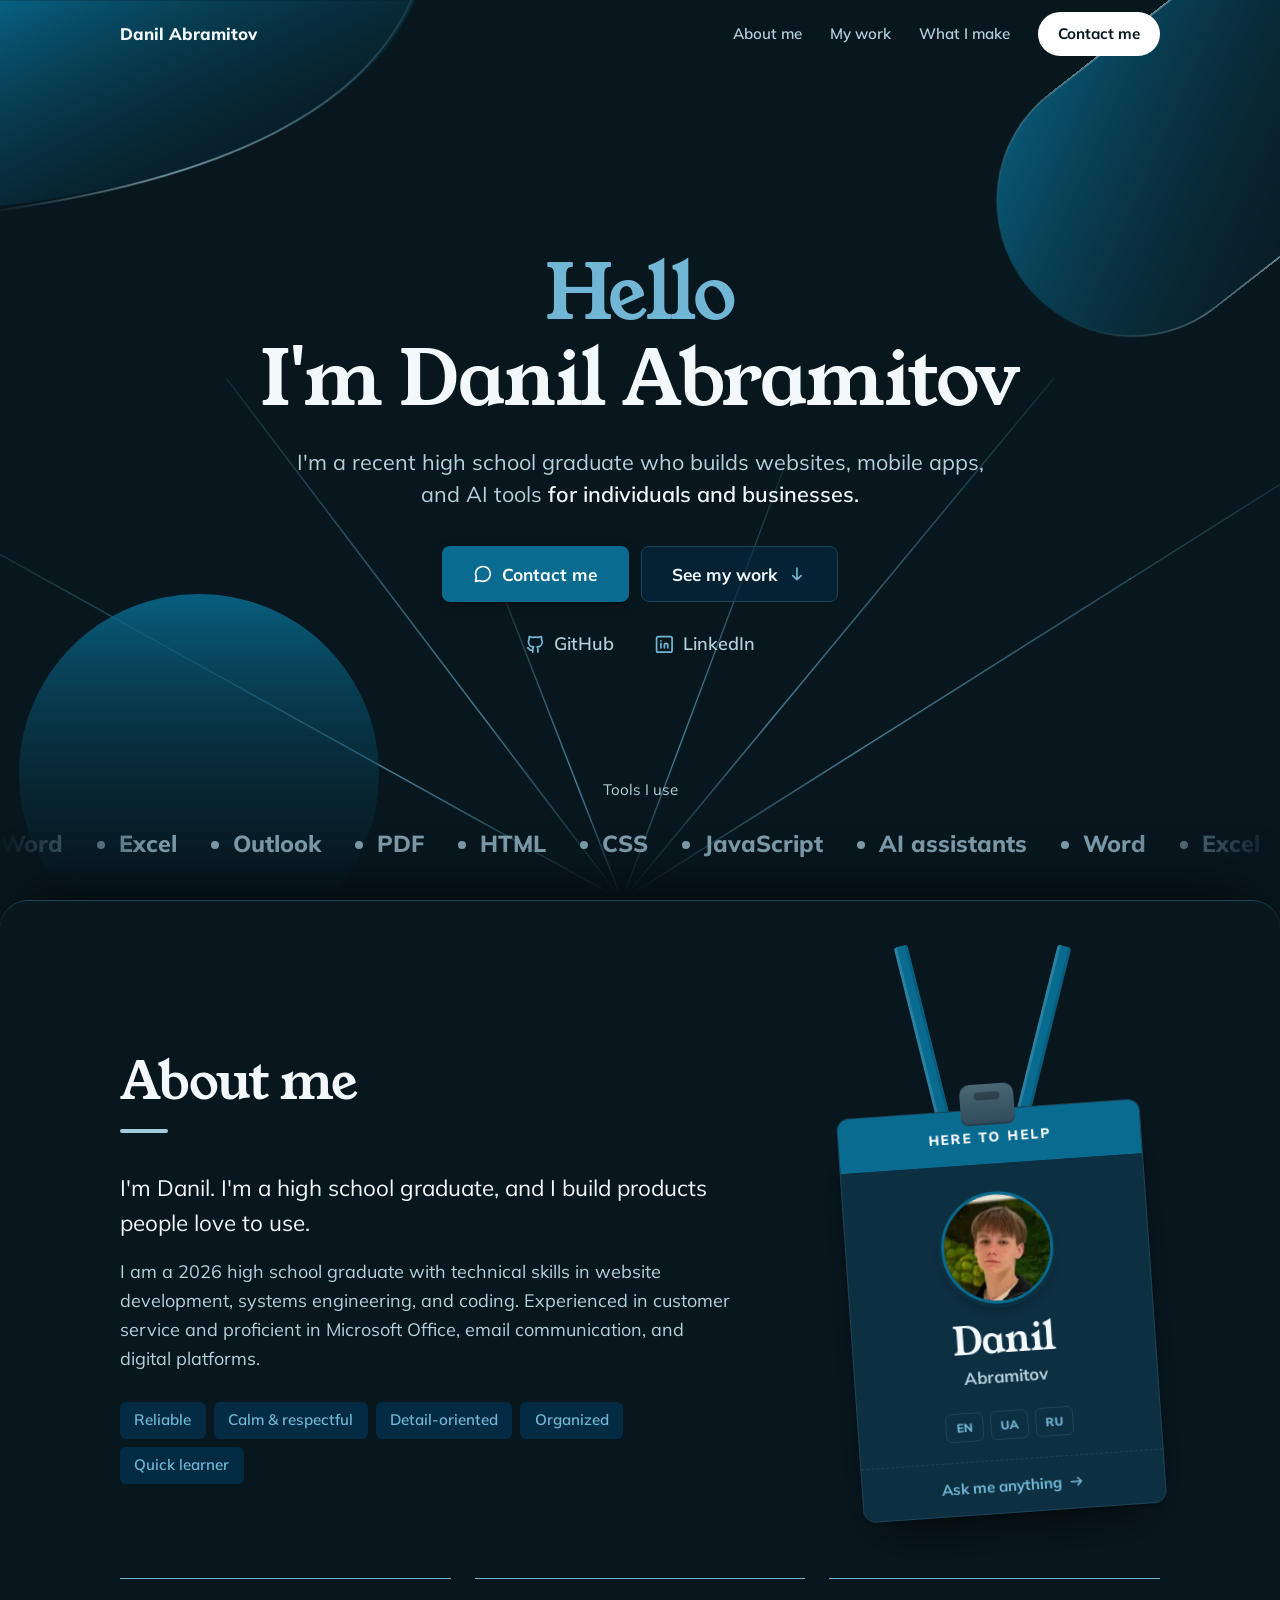
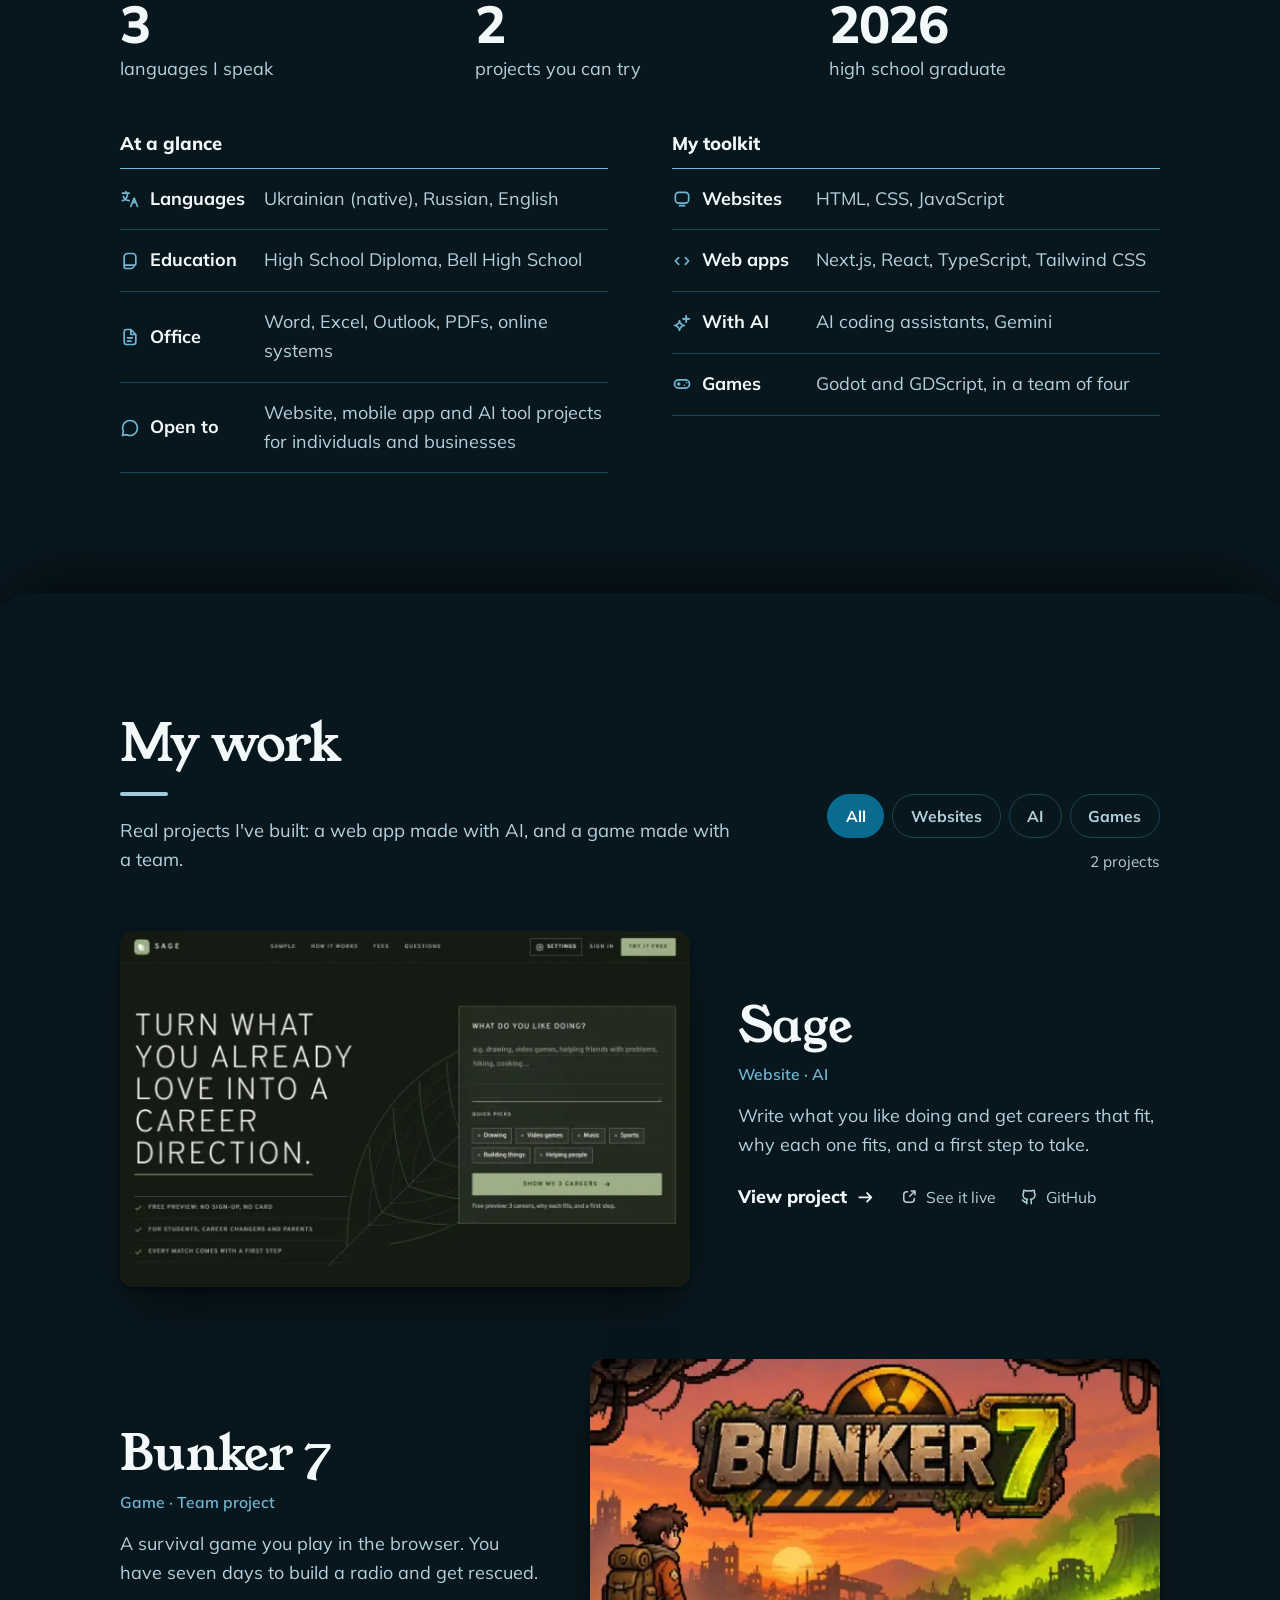
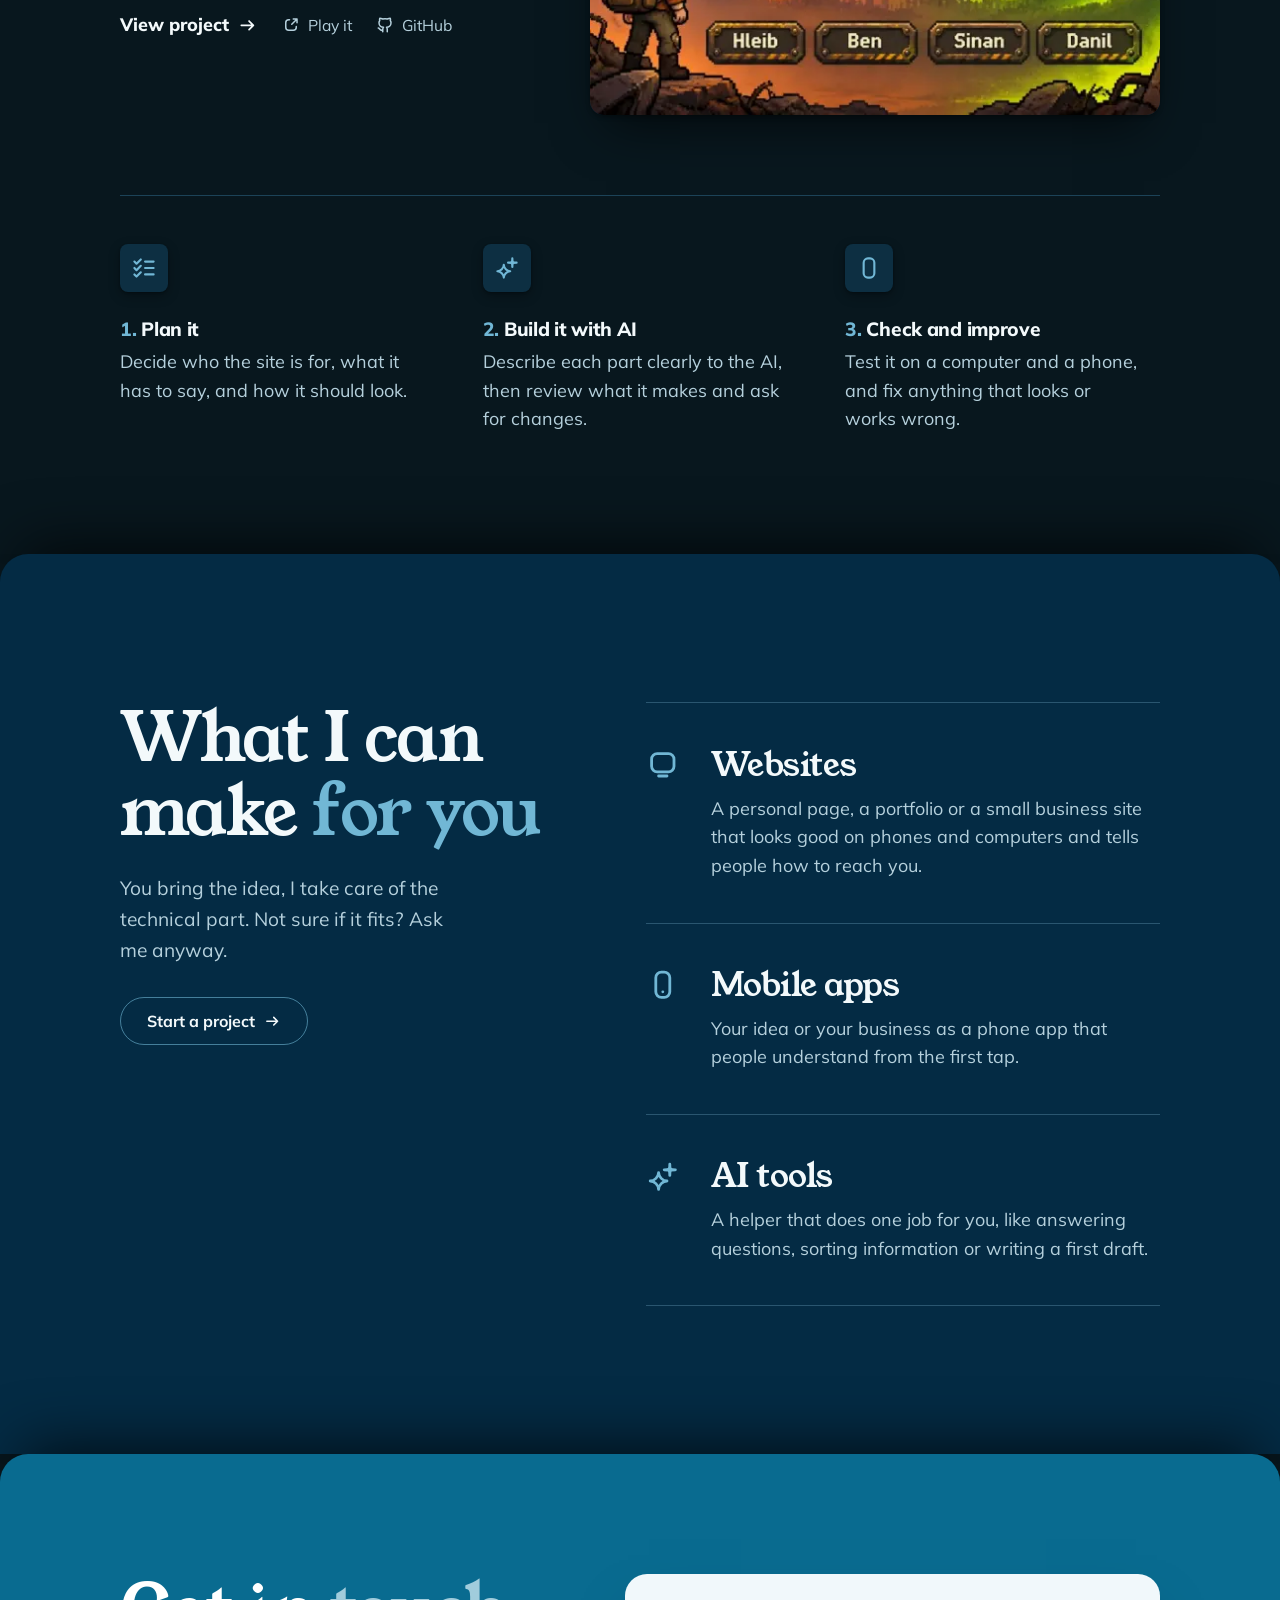
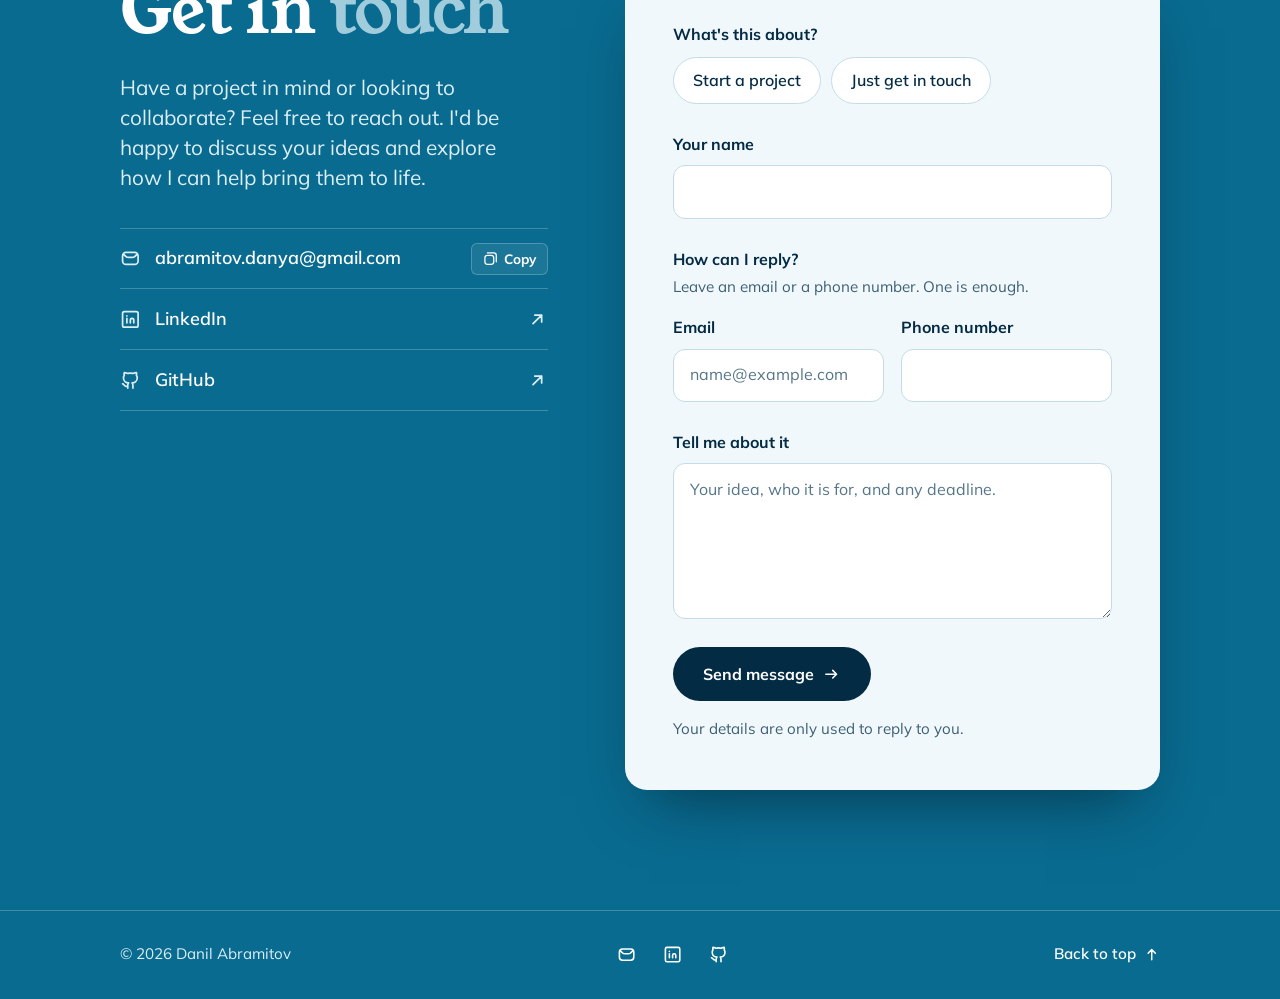
==== index.html @ c4b69dce "About me: numbers, at a glance and toolkit lists; hero text highlight Co-Authored-By: Claude Opus 5." ====
<!doctype html>
<html lang="en">
<head>
  <meta charset="utf-8">
  <meta name="viewport" content="width=device-width, initial-scale=1">
  <title>Danil Abramitov — Websites, Mobile Apps &amp; AI Tools</title>
  <meta name="description" content="Danil Abramitov builds websites, mobile apps, and AI tools for individuals and businesses.">
  <meta name="color-scheme" content="dark">
  <meta name="theme-color" content="#08171e">

  <link rel="canonical" href="https://danilabramitov.vercel.app/">

  <meta property="og:type" content="profile">
  <meta property="og:url" content="https://danilabramitov.vercel.app/">
  <meta property="og:site_name" content="Danil Abramitov">
  <meta property="og:image" content="https://danilabramitov.vercel.app/assets/share.png">
  <meta property="og:image:width" content="1200">
  <meta property="og:image:height" content="630">
  <meta property="og:image:alt" content="Danil Abramitov: websites, mobile apps and AI tools">
  <meta name="twitter:card" content="summary_large_image">
  <meta property="og:title" content="Danil Abramitov — Websites, Mobile Apps &amp; AI Tools">
  <meta property="og:description" content="Websites, mobile apps, and AI tools for individuals and businesses.">

  <script type="application/ld+json">
  {
    "@context": "https://schema.org",
    "@type": "ProfilePage",
    "url": "https://danilabramitov.vercel.app/",
    "mainEntity": {
      "@type": "Person",
      "name": "Danil Abramitov",
      "url": "https://danilabramitov.vercel.app/",
      "image": "https://danilabramitov.vercel.app/assets/danil-avatar.webp",
      "description": "Builds websites, mobile apps, and AI tools for individuals and businesses.",
      "knowsAbout": ["Websites", "Mobile apps", "AI tools"],
      "knowsLanguage": ["en", "uk", "ru"],
      "sameAs": ["https://www.linkedin.com/in/danil-abramitov-98378844a/", "https://github.com/DanilAbram"]
    }
  }
  </script>

  <link rel="icon" href="assets/favicon.svg" type="image/svg+xml">
  <!-- Fonts are self-hosted: fetched in parallel with the CSS, no third-party wait -->
  <link rel="preload" href="assets/fonts/mulish-latin.woff2" as="font" type="font/woff2" crossorigin>
  <link rel="preload" href="assets/fonts/young-serif-latin.woff2" as="font" type="font/woff2" crossorigin>
  <link rel="stylesheet" href="css/styles.css">
  <script>document.documentElement.classList.add('js');</script>
  <script src="js/main.js" defer></script>
</head>
<body>
  <a class="skip-link" href="#main">Skip to content</a>

  <!-- Icons: coolicons v5.3 (line / round) by Kryston Schwarze, MIT License - https://github.com/krystonschwarze/coolicons. Drawn once, reused with <use>. -->
  <svg width="0" height="0" style="position:absolute" aria-hidden="true" focusable="false">
    <defs>
      <symbol id="i-chat" viewBox="0 0 24 24"><path d="M4 16C2.74097 13.48194 2.74097 10.51806 4 8C4.86548 6.26904 6.26904 4.86548 8 4C10.51806 2.74097 13.48194 2.74097 16 4C17.73096 4.86548 19.13452 6.26904 20 8C21.25903 10.51806 21.25903 13.48194 20 16C19.13452 17.73096 17.73096 19.13452 16 20C13.48194 21.25903 10.51806 21.25903 8 20L3 21Z" stroke="currentColor" stroke-width="2" stroke-linecap="round" stroke-linejoin="round"/></symbol>
      <symbol id="i-check" viewBox="0 0 24 24"><path d="M4 8C4 5.79086 5.79086 4 8 4H16C18.20914 4 20 5.79086 20 8V16C20 18.20914 18.20914 20 16 20H8C5.79086 20 4 18.20914 4 16ZM9 12L11 14L15 10" stroke="currentColor" stroke-width="2" stroke-linecap="round" stroke-linejoin="round"/></symbol>
      <symbol id="i-tick" viewBox="0 0 24 24"><path d="M6 12L10 16L18 8" stroke="currentColor" stroke-width="2" stroke-linecap="round" stroke-linejoin="round"/></symbol>
      <symbol id="i-list" viewBox="0 0 24 24"><path d="M13 6H21M13 12H21M13 18H21M3 6L5 8L9 4M3 12L5 14L9 10M3 18L5 20L9 16" stroke="currentColor" stroke-width="2" stroke-linecap="round" stroke-linejoin="round"/></symbol>
      <symbol id="i-monitor" viewBox="0 0 24 24"><path d="M4 8C4 5.79086 5.79086 4 8 4H16C18.20914 4 20 5.79086 20 8V13C20 15.20914 18.20914 17 16 17H8C5.79086 17 4 15.20914 4 13ZM9 20H15" stroke="currentColor" stroke-width="2" stroke-linecap="round" stroke-linejoin="round"/></symbol>
      <symbol id="i-sparkle" viewBox="0 0 24 24"><path d="M9 9C9 12 12 15 15 15C12 15 9 18 9 21C9 18 6 15 3 15C6 15 9 12 9 9ZM17 3C17 6.75 17.25 7 21 7C17.25 7 17 7.25 17 11C17 7.25 16.75 7 13 7C16.75 7 17 6.75 17 3Z" stroke="currentColor" stroke-width="2" stroke-linecap="round" stroke-linejoin="round"/></symbol>
      <symbol id="i-phone-check" viewBox="0 0 24 24"><path d="M7 7C7 4.79086 8.79086 3 11 3H13C15.20914 3 17 4.79086 17 7V17C17 19.20914 15.20914 21 13 21H11C8.79086 21 7 19.20914 7 17Z" stroke="currentColor" stroke-width="2" stroke-linecap="round" stroke-linejoin="round"/></symbol>
      <symbol id="i-mail" viewBox="0 0 24 24"><path d="M12 19H7C4.79086 19 3 17.20914 3 15V9C3 6.79086 4.79086 5 7 5H17C19.20914 5 21 6.79086 21 9V15C21 17.20914 19.20914 19 17 19H12M4 7L7 10C7.64029 10.64029 8.71942 11 10 11H14C15.28058 11 16.35971 10.64029 17 10L20 7" stroke="currentColor" stroke-width="2" stroke-linecap="round" stroke-linejoin="round"/></symbol>
      <symbol id="i-linkedin" viewBox="0 0 24 24"><path d="M8 11V16M8 8H8.01M12 16V13C12 11.89543 12.89543 11 14 11C15.10457 11 16 11.89543 16 13V16M3 5C3 3.89543 3.89543 3 5 3H19C20.10457 3 21 3.89543 21 5V19C21 20.10457 20.10457 21 19 21H5C3.89543 21 3 20.10457 3 19Z" stroke="currentColor" stroke-width="2" stroke-linecap="round" stroke-linejoin="round"/></symbol>
      <symbol id="i-github" viewBox="0 0 24 24"><path d="M9 21V18C9 17 9 16 10 15C7 15 4 13 4 9C4 7.7 4.5 6.7 5 6C4.6 5 4.6 4 5 3C5 3 6.5 3 9 4C11 3.5 13 3.5 15 4C17.5 3 19 3 19 3C19.4 4 19.4 5 19 6C19.5 6.7 20 7.7 20 9C20 13 17 15 14 15C15 16 15 17 15 18V21M9 19C5 20 5 16 3 16" stroke="currentColor" stroke-width="2" stroke-linecap="round" stroke-linejoin="round"/></symbol>
      <symbol id="i-arrow-up" viewBox="0 0 24 24"><path d="M17 10L12 5L7 10M12 5V19" stroke="currentColor" stroke-width="2" stroke-linecap="round" stroke-linejoin="round"/></symbol>
      <symbol id="i-arrow-down" viewBox="0 0 24 24"><path d="M7 14L12 19L17 14M12 19V5" stroke="currentColor" stroke-width="2" stroke-linecap="round" stroke-linejoin="round"/></symbol>
      <symbol id="i-arrow-right" viewBox="0 0 24 24"><path d="M14 17L19 12L14 7M19 12H5" stroke="currentColor" stroke-width="2" stroke-linecap="round" stroke-linejoin="round"/></symbol>
      <symbol id="i-arrow-up-right" viewBox="0 0 24 24"><path d="M7 17L17 7M9 7H17V15" stroke="currentColor" stroke-width="2" stroke-linecap="round" stroke-linejoin="round"/></symbol>
      <symbol id="i-mobile" viewBox="0 0 24 24"><path d="M7 7C7 4.79086 8.79086 3 11 3H13C15.20914 3 17 4.79086 17 7V17C17 19.20914 15.20914 21 13 21H11C8.79086 21 7 19.20914 7 17ZM12 17H12.01" stroke="currentColor" stroke-width="2" stroke-linecap="round" stroke-linejoin="round"/></symbol>
      <symbol id="i-menu" viewBox="0 0 24 24"><path d="M5 7H19M5 12H19M5 17H19" stroke="currentColor" stroke-width="2" stroke-linecap="round" stroke-linejoin="round"/></symbol>
      <symbol id="i-close" viewBox="0 0 24 24"><path d="M6 6L18 18M18 6L6 18" stroke="currentColor" stroke-width="2" stroke-linecap="round" stroke-linejoin="round"/></symbol>
      <symbol id="i-copy" viewBox="0 0 24 24"><path d="M3 11C3 8.79086 4.79086 7 7 7H13C15.20914 7 17 8.79086 17 11V17C17 19.20914 15.20914 21 13 21H7C4.79086 21 3 19.20914 3 17ZM7 3H17C19.20914 3 21 4.79086 21 7V17" stroke="currentColor" stroke-width="2" stroke-linecap="round" stroke-linejoin="round"/></symbol>
      <symbol id="i-translate" viewBox="0 0 24 24"><path d="M7 3V5M3 5H11M9 5C9 10 7 13 3 14M4 9C5 12 7.5 13.5 11 14M13 21L17 11L21 21M15 16H19" stroke="currentColor" stroke-width="2" stroke-linecap="round" stroke-linejoin="round"/></symbol>
      <symbol id="i-book" viewBox="0 0 24 24"><path d="M7 17H17C18.10457 17 19 16.10457 19 15V7C19 4.79086 17.20914 3 15 3H9C6.79086 3 5 4.79086 5 7V19M7 17C5.89543 17 5 17.89543 5 19C5 20.10457 5.89543 21 7 21M7 21H13C15.20914 21 17 19.20914 17 17" stroke="currentColor" stroke-width="2" stroke-linecap="round" stroke-linejoin="round"/></symbol>
      <symbol id="i-code" viewBox="0 0 24 24"><path d="M8 8L4 12L8 16M16 8L20 12L16 16" stroke="currentColor" stroke-width="2" stroke-linecap="round" stroke-linejoin="round"/></symbol>
      <symbol id="i-file" viewBox="0 0 24 24"><path d="M5 6C5 4.34315 6.34315 3 8 3H13L19 9V18C19 19.65685 17.65685 21 16 21H8C6.34315 21 5 19.65685 5 18ZM13 3V9H19M9 13H15M9 17H13" stroke="currentColor" stroke-width="2" stroke-linecap="round" stroke-linejoin="round"/></symbol>
      <symbol id="i-game" viewBox="0 0 24 24"><path d="M8 7H16C18.76142 7 21 9.23858 21 12C21 14.76142 18.76142 17 16 17H8C5.23858 17 3 14.76142 3 12C3 9.23858 5.23858 7 8 7ZM8 10.5V13.5M6.5 12H9.5M15 13.5H15.01M17.5 10.5H17.51" stroke="currentColor" stroke-width="2" stroke-linecap="round" stroke-linejoin="round"/></symbol>
      <symbol id="i-external" viewBox="0 0 24 24"><path d="M10 5H9C6.79086 5 5 6.79086 5 9V15C5 17.20914 6.79086 19 9 19H15C17.20914 19 19 17.20914 19 15V14M15 4H20V9M20 4L13 11" stroke="currentColor" stroke-width="2" stroke-linecap="round" stroke-linejoin="round"/></symbol>
    </defs>
  </svg>

  <!-- Bends what is behind the header, like the edge of a thick piece of glass.
       JS sets the size; only used where the browser can draw it. -->
  <svg width="0" height="0" style="position:absolute" aria-hidden="true" focusable="false">
    <filter id="liquid" x="0" y="0" width="100%" height="100%" color-interpolation-filters="sRGB">
      <feImage id="liquid-map" x="0" y="0" width="100" height="60" preserveAspectRatio="none" result="map"/>
      <feDisplacementMap in="SourceGraphic" in2="map" scale="-40" xChannelSelector="R" yChannelSelector="G"/>
    </filter>
  </svg>

  <div class="scroll-progress" aria-hidden="true"></div>

  <header class="site-header">
    <div class="container header-inner">
      <a class="brand" href="#top" aria-label="Danil Abramitov, back to top">
        Danil<span class="brand-last">&nbsp;Abramitov</span>
      </a>

      <nav id="site-nav" class="site-nav" aria-label="Main">
        <ul>
          <li><a href="#about">About me</a></li>
          <li><a href="#work">My work</a></li>
          <li><a href="#services">What I make</a></li>
          <li class="nav-contact"><a href="#contact">Contact</a></li>
        </ul>
      </nav>

      <div class="header-tools">
        <a class="header-cta" href="#contact">Contact me</a>
        <button class="nav-toggle" aria-controls="site-nav" aria-expanded="false" aria-label="Open menu">
          <svg class="icon icon-menu" aria-hidden="true"><use href="#i-menu"/></svg>
          <svg class="icon icon-close" aria-hidden="true"><use href="#i-close"/></svg>
        </button>
      </div>
    </div>
  </header>

  <main id="main">
    <!-- 1. HOME -->
    <section class="screen hero" id="top" aria-labelledby="hero-title">
      <!-- Background graphics: lake-blue shapes, ice outlines, radiating lines -->
      <svg class="hero-art" viewBox="0 0 1440 1000" preserveAspectRatio="xMidYMid slice" aria-hidden="true" focusable="false">
        <defs>
          <linearGradient id="g-fill-a" x1="0" y1="0" x2="1" y2="1">
            <stop offset="0" stop-color="#096b90" stop-opacity="0.9"/>
            <stop offset="1" stop-color="#08171e" stop-opacity="0"/>
          </linearGradient>
          <linearGradient id="g-fill-b" x1="0" y1="0" x2="0" y2="1">
            <stop offset="0" stop-color="#096b90" stop-opacity="0.85"/>
            <stop offset="1" stop-color="#08171e" stop-opacity="0"/>
          </linearGradient>
          <linearGradient id="g-edge" x1="0" y1="0" x2="1" y2="0">
            <stop offset="0" stop-color="#a1ccdc" stop-opacity="0"/>
            <stop offset="0.45" stop-color="#a1ccdc" stop-opacity="0.95"/>
            <stop offset="1" stop-color="#a1ccdc" stop-opacity="0.15"/>
          </linearGradient>
          <linearGradient id="g-line" x1="0" y1="1" x2="0" y2="0">
            <stop offset="0" stop-color="#71b7d5" stop-opacity="0"/>
            <stop offset="0.35" stop-color="#71b7d5" stop-opacity="0.75"/>
            <stop offset="1" stop-color="#71b7d5" stop-opacity="0.15"/>
          </linearGradient>
        </defs>
        <g class="art-lines" stroke="url(#g-line)" stroke-width="1.4" fill="none">
          <path pathLength="1" d="M700 1000 L-20 600"/>
          <path pathLength="1" d="M700 1000 L260 420"/>
          <path pathLength="1" d="M700 1000 L560 640"/>
          <path pathLength="1" d="M700 1000 L880 520"/>
          <path pathLength="1" d="M700 1000 L1180 420"/>
          <path pathLength="1" d="M700 1000 L1460 520"/>
        </g>
        <path class="art-shape art-a" d="M0 0 H470 C420 120 260 200 0 230 Z" fill="url(#g-fill-a)"/>
        <path class="art-stroke" pathLength="1" d="M470 -10 C420 120 260 200 -10 236" stroke="url(#g-edge)" stroke-width="1.6" fill="none"/>
        <g transform="translate(1250 300) rotate(-38)">
          <rect class="art-shape art-b" x="-90" y="-200" width="560" height="300" rx="150" fill="url(#g-fill-a)"/>
          <rect class="art-stroke" pathLength="1" x="-90" y="-200" width="560" height="300" rx="150" stroke="url(#g-edge)" stroke-width="1.6" fill="none"/>
        </g>
        <circle class="art-shape art-c" cx="230" cy="860" r="200" fill="url(#g-fill-b)"/>
      </svg>

      <div class="container hero-copy">
        <h1 id="hero-title" class="hero-title">
          <span class="greeting" aria-hidden="true"><span class="greeting-word" lang="en">Hello</span></span>
          <span class="visually-hidden">Hello, </span>
          I'm Danil&nbsp;Abramitov
        </h1>
        <p class="hero-role">I'm a recent high school graduate who builds websites, mobile apps, and AI tools <strong>for individuals and businesses.</strong></p>
        <div class="hero-actions">
          <a class="btn btn-primary btn-big" href="#contact">
            <svg class="icon" aria-hidden="true"><use href="#i-chat"/></svg>
            Contact me
          </a>
          <a class="btn btn-ghost btn-big" href="#work">
            See my work
            <svg class="icon" aria-hidden="true"><use href="#i-arrow-down"/></svg>
          </a>
        </div>
        <ul class="hero-socials">
          <li><a href="https://github.com/DanilAbram" target="_blank" rel="noopener"><svg class="icon" aria-hidden="true"><use href="#i-github"/></svg>GitHub<span class="visually-hidden"> (opens in a new tab)</span></a></li>
          <li><a href="https://www.linkedin.com/in/danil-abramitov-98378844a/" target="_blank" rel="noopener"><svg class="icon" aria-hidden="true"><use href="#i-linkedin"/></svg>LinkedIn<span class="visually-hidden"> (opens in a new tab)</span></a></li>
        </ul>
      </div>

      <!-- Tools strip -->
      <div class="tools">
        <p class="tools-title">Tools I use</p>
        <p class="visually-hidden">Microsoft Word, Excel, Outlook, PDF, HTML, CSS, JavaScript, AI assistants</p>
        <div class="tools-track" aria-hidden="true">
          <ul class="tools-row">
            <li>Word</li><li>Excel</li><li>Outlook</li><li>PDF</li><li>HTML</li><li>CSS</li><li>JavaScript</li><li>AI assistants</li><li>Word</li><li>Excel</li><li>Outlook</li><li>PDF</li><li>HTML</li><li>CSS</li><li>JavaScript</li><li>AI assistants</li>
          </ul>
          <ul class="tools-row">
            <li>Word</li><li>Excel</li><li>Outlook</li><li>PDF</li><li>HTML</li><li>CSS</li><li>JavaScript</li><li>AI assistants</li><li>Word</li><li>Excel</li><li>Outlook</li><li>PDF</li><li>HTML</li><li>CSS</li><li>JavaScript</li><li>AI assistants</li>
          </ul>
        </div>
      </div>
    </section>

    <!-- 2. ABOUT ME -->
    <section class="screen about" id="about" aria-labelledby="about-title">
      <div class="container about-grid">
        <div class="about-main">
          <h2 id="about-title" class="section-title reveal">About me</h2>
          <div class="about-text reveal" data-delay="80">
            <p class="lead">I'm Danil. I'm a high school graduate, and I build products people love to use.</p>
            <p>I am a 2026 high school graduate with technical skills in website development, systems engineering, and coding. Experienced in customer service and proficient in Microsoft Office, email communication, and digital platforms.</p>
            <ul class="tags" role="list" aria-label="Personal strengths">
              <li>Reliable</li>
              <li>Calm &amp; respectful</li>
              <li>Detail-oriented</li>
              <li>Organized</li>
              <li>Quick learner</li>
            </ul>
          </div>
        </div>

        <!-- Name badge -->
        <div class="badge-stage reveal" data-delay="120">
          <div class="lanyard" aria-hidden="true"></div>
          <div class="badge" data-tilt>
            <div class="badge-clip" aria-hidden="true"></div>
            <div class="badge-top" aria-hidden="true"><span>Here to help</span></div>
            <div class="badge-body">
              <div class="badge-avatar">
                <img src="assets/danil-avatar.webp" srcset="assets/danil-avatar-128.webp 1x, assets/danil-avatar.webp 2x" alt="Danil Abramitov" width="256" height="256" decoding="async">
              </div>
              <p class="badge-name" aria-hidden="true">Danil</p>
              <p class="badge-surname" aria-hidden="true">Abramitov</p>
              <div class="badge-langs" aria-hidden="true">
                <span lang="en">EN</span><span lang="uk">UA</span><span lang="ru">RU</span>
              </div>
            </div>
            <a class="badge-foot" href="#contact">
              Ask me anything
              <svg class="icon" aria-hidden="true"><use href="#i-arrow-right"/></svg>
            </a>
          </div>
        </div>
      </div>
      <div class="container about-more">
        <!-- Update the project number when one is added to My work -->
        <dl class="stats reveal" aria-label="In numbers">
          <div><dt>languages I speak</dt><dd>3</dd></div>
          <div><dt>projects you can try</dt><dd>2</dd></div>
          <div><dt>high school graduate</dt><dd>2026</dd></div>
        </dl>

        <div class="about-lists">
          <div class="about-list reveal">
            <h3 id="glance-title">At a glance</h3>
            <dl class="facts" aria-labelledby="glance-title">
              <div>
                <dt><svg class="icon" aria-hidden="true"><use href="#i-translate"/></svg>Languages</dt>
                <dd><span lang="uk">Ukrainian</span> (native), Russian, English</dd>
              </div>
              <div>
                <dt><svg class="icon" aria-hidden="true"><use href="#i-book"/></svg>Education</dt>
                <dd>High School Diploma, Bell High School</dd>
              </div>
              <div>
                <dt><svg class="icon" aria-hidden="true"><use href="#i-file"/></svg>Office</dt>
                <dd>Word, Excel, Outlook, PDFs, online systems</dd>
              </div>
              <div>
                <dt><svg class="icon" aria-hidden="true"><use href="#i-chat"/></svg>Open to</dt>
                <dd>Website, mobile app and AI tool projects for individuals and businesses</dd>
              </div>
            </dl>
          </div>
          <div class="about-list reveal" data-delay="100">
            <h3 id="toolkit-title">My toolkit</h3>
            <dl class="facts" aria-labelledby="toolkit-title">
              <div>
                <dt><svg class="icon" aria-hidden="true"><use href="#i-monitor"/></svg>Websites</dt>
                <dd>HTML, CSS, JavaScript</dd>
              </div>
              <div>
                <dt><svg class="icon" aria-hidden="true"><use href="#i-code"/></svg>Web apps</dt>
                <dd>Next.js, React, TypeScript, Tailwind CSS</dd>
              </div>
              <div>
                <dt><svg class="icon" aria-hidden="true"><use href="#i-sparkle"/></svg>With AI</dt>
                <dd>AI coding assistants, Gemini</dd>
              </div>
              <div>
                <dt><svg class="icon" aria-hidden="true"><use href="#i-game"/></svg>Games</dt>
                <dd>Godot and GDScript, in a team of four</dd>
              </div>
            </dl>
          </div>
        </div>
      </div>
    </section>

    <!-- 3. MY WORK -->
    <section class="screen projects" id="work" aria-labelledby="work-title">
      <div class="container">
        <div class="work-head reveal">
          <div class="section-head">
            <h2 id="work-title" class="section-title">My work</h2>
            <p class="section-intro">Real projects I've built: a web app made with AI, and a game made with a team.</p>
          </div>
          <div class="work-tools">
            <div class="filters" role="group" aria-label="Show projects by kind">
              <button type="button" data-filter="all" aria-pressed="true">All</button>
              <button type="button" data-filter="website" aria-pressed="false">Websites</button>
              <button type="button" data-filter="ai" aria-pressed="false">AI</button>
              <button type="button" data-filter="game" aria-pressed="false">Games</button>
            </div>
            <p class="work-count" id="work-count" aria-live="polite">2 projects</p>
          </div>
        </div>

        <!-- The first project is a wide row. Others sit two per row; one left
             alone becomes a wide row with its picture on the right (js/main.js). -->
        <ol class="projects-list" id="projects" role="list">
          <li class="project is-wide reveal" data-kinds="website ai">
            <div class="project-pic">
              <img src="assets/work/sage-home-1280.webp" srcset="assets/work/sage-home-576.webp 576w, assets/work/sage-home-720.webp 720w, assets/work/sage-home-1280.webp 1280w" sizes="(min-width: 1200px) 570px, (min-width: 900px) 54vw, 92vw" alt="Sage home page: a box asking what you like doing, next to the headline" width="1280" height="800" loading="lazy" decoding="async">
            </div>
            <div class="project-body">
              <h3 class="project-title"><button type="button" data-case="sage" aria-haspopup="dialog">Sage</button></h3>
              <p class="project-tags">Website · AI</p>
              <p class="project-text">Write what you like doing and get careers that fit, why each one fits, and a first step to take.</p>
              <div class="project-actions">
                <span class="project-more" aria-hidden="true">View project <svg class="icon"><use href="#i-arrow-right"/></svg></span>
                <a class="project-link" href="https://sagee-tau.vercel.app/" target="_blank" rel="noopener"><svg class="icon" aria-hidden="true"><use href="#i-external"/></svg>See it live<span class="visually-hidden">: Sage (opens in a new tab)</span></a>
                <a class="project-link" href="https://github.com/DanilAbram/Sage" target="_blank" rel="noopener"><svg class="icon" aria-hidden="true"><use href="#i-github"/></svg>GitHub<span class="visually-hidden">: Sage code (opens in a new tab)</span></a>
              </div>
            </div>
          </li>

          <li class="project is-wide is-flipped reveal" data-kinds="game">
            <div class="project-pic">
              <img src="assets/work/bunker7-title-1280.webp" srcset="assets/work/bunker7-title-576.webp 576w, assets/work/bunker7-title-720.webp 720w, assets/work/bunker7-title-1280.webp 1280w" sizes="(min-width: 1200px) 570px, (min-width: 900px) 54vw, 92vw" alt="Bunker 7 title screen: a survivor with a backpack looks over a ruined city at sunset" width="1280" height="800" loading="lazy" decoding="async">
            </div>
            <div class="project-body">
              <h3 class="project-title"><button type="button" data-case="bunker-7" aria-haspopup="dialog">Bunker 7</button></h3>
              <p class="project-tags">Game · Team project</p>
              <p class="project-text">A survival game you play in the browser. You have seven days to build a radio and get rescued.</p>
              <div class="project-actions">
                <span class="project-more" aria-hidden="true">View project <svg class="icon"><use href="#i-arrow-right"/></svg></span>
                <a class="project-link" href="https://hliebmar.itch.io/bunker-7" target="_blank" rel="noopener"><svg class="icon" aria-hidden="true"><use href="#i-external"/></svg>Play it<span class="visually-hidden">: Bunker 7 (opens in a new tab)</span></a>
                <a class="project-link" href="https://github.com/DanilAbram/GameJam" target="_blank" rel="noopener"><svg class="icon" aria-hidden="true"><use href="#i-github"/></svg>GitHub<span class="visually-hidden">: Bunker 7 code (opens in a new tab)</span></a>
              </div>
            </div>
          </li>
        </ol>

        <ol class="steps" role="list" aria-label="How I build with AI">
          <li class="step reveal">
            <svg class="step-icon" aria-hidden="true"><use href="#i-list"/></svg>
            <h3>Plan it</h3>
            <p>Decide who the site is for, what it has to say, and how it should look.</p>
          </li>
          <li class="step reveal" data-delay="60">
            <svg class="step-icon" aria-hidden="true"><use href="#i-sparkle"/></svg>
            <h3>Build it with AI</h3>
            <p>Describe each part clearly to the AI, then review what it makes and ask for changes.</p>
          </li>
          <li class="step reveal" data-delay="120">
            <svg class="step-icon" aria-hidden="true"><use href="#i-phone-check"/></svg>
            <h3>Check and improve</h3>
            <p>Test it on a computer and a phone, and fix anything that looks or works wrong.</p>
          </li>
        </ol>
      </div>
    </section>

    <!-- 4. WHAT I CAN MAKE FOR YOU -->
    <section class="screen services" id="services" aria-labelledby="services-title">
      <div class="container services-grid">
        <div class="services-intro reveal">
          <h2 id="services-title" class="big-title">What I can make <span>for you</span></h2>
          <p class="services-text">You bring the idea, I take care of the technical part. Not sure if it fits? Ask me anyway.</p>
          <a class="btn btn-outline" href="#contact" data-topic="Project">Start a project <svg class="icon" aria-hidden="true"><use href="#i-arrow-right"/></svg></a>
        </div>

        <ul class="service-list" role="list">
          <li class="service reveal">
            <svg class="service-icon" aria-hidden="true"><use href="#i-monitor"/></svg>
            <div>
              <h3>Websites</h3>
              <p>A personal page, a portfolio or a small business site that looks good on phones and computers and tells people how to reach you.</p>
            </div>
          </li>
          <li class="service reveal" data-delay="80">
            <svg class="service-icon" aria-hidden="true"><use href="#i-mobile"/></svg>
            <div>
              <h3>Mobile apps</h3>
              <p>Your idea or your business as a phone app that people understand from the first tap.</p>
            </div>
          </li>
          <li class="service reveal" data-delay="160">
            <svg class="service-icon" aria-hidden="true"><use href="#i-sparkle"/></svg>
            <div>
              <h3>AI tools</h3>
              <p>A helper that does one job for you, like answering questions, sorting information or writing a first draft.</p>
            </div>
          </li>
        </ul>
      </div>
    </section>

    <!-- 5. CONTACT -->
    <section class="screen contact" id="contact" aria-labelledby="contact-title">
      <div class="container contact-grid">
        <div class="contact-intro reveal">
          <h2 id="contact-title" class="big-title">Get in <span>touch</span></h2>
          <p class="contact-text">Have a project in mind or looking to collaborate? Feel free to reach out. I'd be happy to discuss your ideas and explore how I can help bring them to life.</p>
          <ul class="contact-alt" role="list">
            <li>
              <svg class="icon" aria-hidden="true"><use href="#i-mail"/></svg>
              <a href="mailto:abramitov.danya@gmail.com">abramitov.danya@gmail.com</a>
              <button class="copy-btn" type="button" data-copy="abramitov.danya@gmail.com"><svg class="icon copy-icon" aria-hidden="true"><use href="#i-copy"/></svg><svg class="icon copied-icon" aria-hidden="true"><use href="#i-tick"/></svg><span class="copy-label">Copy</span><span class="visually-hidden"> email address</span></button>
            </li>
            <li><a class="contact-row" href="https://www.linkedin.com/in/danil-abramitov-98378844a/" target="_blank" rel="noopener"><svg class="icon" aria-hidden="true"><use href="#i-linkedin"/></svg>LinkedIn<span class="visually-hidden"> (opens in a new tab)</span><svg class="icon row-arrow" aria-hidden="true"><use href="#i-arrow-up-right"/></svg></a></li>
            <li><a class="contact-row" href="https://github.com/DanilAbram" target="_blank" rel="noopener"><svg class="icon" aria-hidden="true"><use href="#i-github"/></svg>GitHub<span class="visually-hidden"> (opens in a new tab)</span><svg class="icon row-arrow" aria-hidden="true"><use href="#i-arrow-up-right"/></svg></a></li>
          </ul>
          <p class="visually-hidden" id="copy-status" role="status" aria-live="polite"></p>
        </div>

        <div class="form-panel reveal" data-delay="80">
        <form class="request-form" id="request-form" novalidate>
          <fieldset class="field" id="topic-field">
            <legend>What's this about?</legend>
            <div class="choice-row">
              <label class="choice"><input type="radio" name="topic" value="Project" required><span>Start a project</span></label>
              <label class="choice"><input type="radio" name="topic" value="Question"><span>Just get in touch</span></label>
            </div>
            <p class="field-error" id="f-topic-error"></p>
          </fieldset>

          <!-- Only shown after "Start a project" is chosen -->
          <fieldset class="field" id="kind-field" hidden>
            <legend>What would you like me to make?</legend>
            <div class="choice-row">
              <label class="choice"><input type="radio" name="kind" value="Website"><span>Website</span></label>
              <label class="choice"><input type="radio" name="kind" value="Mobile app"><span>Mobile app</span></label>
              <label class="choice"><input type="radio" name="kind" value="AI tool"><span>AI tool</span></label>
              <label class="choice"><input type="radio" name="kind" value="Not sure yet"><span>Not sure yet</span></label>
            </div>
            <p class="field-error" id="f-kind-error"></p>
          </fieldset>

          <div class="field">
            <label for="f-name">Your name</label>
            <input id="f-name" name="name" type="text" autocomplete="name" maxlength="80" required>
            <p class="field-error" id="f-name-error"></p>
          </div>

          <fieldset class="reach" id="reach-field" aria-describedby="reach-hint">
            <legend>How can I reply?</legend>
            <p class="field-hint" id="reach-hint">Leave an email or a phone number. One is enough.</p>
            <div class="field-row">
              <div class="field">
                <label for="f-email">Email</label>
                <input id="f-email" name="email" type="email" autocomplete="email" maxlength="254" placeholder="name@example.com">
                <p class="field-error" id="f-email-error"></p>
              </div>
              <div class="field">
                <label for="f-phone">Phone number</label>
                <input id="f-phone" name="phone" type="tel" autocomplete="tel" maxlength="30">
                <p class="field-error" id="f-phone-error"></p>
              </div>
            </div>
          </fieldset>

          <div class="field">
            <label for="f-details">Tell me about it</label>
            <textarea id="f-details" name="details" rows="5" maxlength="2000" required placeholder="Your idea, who it is for, and any deadline."></textarea>
            <p class="field-error" id="f-details-error"></p>
          </div>

          <!-- Spam trap: hidden from people, bots fill it in -->
          <div class="hp-field" aria-hidden="true">
            <label for="f-hp">Leave this empty</label>
            <input id="f-hp" name="_honey" type="text" tabindex="-1" autocomplete="off">
          </div>

          <div class="form-foot">
            <button class="btn send-btn" type="submit">
              <span class="send-label">Send message</span>
              <svg class="icon send-icon" aria-hidden="true"><use href="#i-arrow-right"/></svg>
              <span class="spinner" aria-hidden="true"></span>
            </button>
            <p class="form-note">Your details are only used to reply to you.</p>
          </div>
          <div class="form-status" id="form-status" role="status" aria-live="polite"></div>
        </form>

        <!-- Shown after a successful send -->
        <div class="form-done" id="form-done" tabindex="-1" hidden>
          <span class="done-mark" aria-hidden="true"><svg class="icon"><use href="#i-tick"/></svg></span>
          <h3 class="done-title">Thank you, <span id="done-name"></span>!</h3>
          <p>Your message is on its way to me. I'll reply to <strong id="done-reach"></strong>, usually the same day.</p>
          <button class="btn btn-outline done-again" type="button" id="send-another">Send another message</button>
        </div>
        </div>
      </div>
    </section>
  </main>

  <footer class="site-footer">
    <div class="container footer-inner">
      <p>© <span id="year">2026</span> Danil Abramitov</p>
      <ul class="footer-links" role="list" aria-label="Find me online">
        <li><a href="mailto:abramitov.danya@gmail.com" aria-label="Email"><svg class="icon" aria-hidden="true"><use href="#i-mail"/></svg></a></li>
        <li><a href="https://www.linkedin.com/in/danil-abramitov-98378844a/" target="_blank" rel="noopener" aria-label="LinkedIn (opens in a new tab)"><svg class="icon" aria-hidden="true"><use href="#i-linkedin"/></svg></a></li>
        <li><a href="https://github.com/DanilAbram" target="_blank" rel="noopener" aria-label="GitHub (opens in a new tab)"><svg class="icon" aria-hidden="true"><use href="#i-github"/></svg></a></li>
      </ul>
      <a class="to-top" href="#top">
        Back to top
        <svg class="icon" aria-hidden="true"><use href="#i-arrow-up"/></svg>
      </a>
    </div>
  </footer>

  <!-- Project pages: open over the site from a card in My work -->
  <dialog class="case" id="case">
    <div class="case-bar">
      <div class="container case-bar-inner">
        <button class="case-btn" type="button" data-case-close><svg class="icon icon-back" aria-hidden="true"><use href="#i-arrow-right"/></svg><span>Back<span class="case-wide"> to my work</span></span></button>
        <div class="case-steps">
          <button class="case-btn case-btn-icon" type="button" data-case-step="-1" aria-label="Previous project"><svg class="icon icon-back" aria-hidden="true"><use href="#i-arrow-right"/></svg></button>
          <p id="case-count" aria-live="polite">1 / 2</p>
          <button class="case-btn case-btn-icon" type="button" data-case-step="1" aria-label="Next project"><svg class="icon" aria-hidden="true"><use href="#i-arrow-right"/></svg></button>
        </div>
      </div>
    </div>

    <article class="container case-page" data-case-page="sage" aria-labelledby="case-sage-title" hidden>
      <div class="case-media">
        <img class="case-hero" src="assets/work/sage-home-1280.webp" alt="Sage home page: a box asking what you like doing, next to the headline" width="1280" height="800" loading="lazy" decoding="async">
        <div class="case-thumbs" role="group" aria-label="Pictures of Sage">
          <button type="button" aria-pressed="true" aria-label="Home page" data-src="assets/work/sage-home-1280.webp" data-alt="Sage home page: a box asking what you like doing, next to the headline"><img src="assets/work/sage-home-720.webp" alt="" width="720" height="450" loading="lazy" decoding="async"></button>
          <button type="button" aria-pressed="false" aria-label="Example report" data-src="assets/work/sage-report-1280.webp" data-alt="An example Sage report for a game level designer, with why it fits and a 4-week plan"><img src="assets/work/sage-report-720.webp" alt="" width="720" height="450" loading="lazy" decoding="async"></button>
          <button type="button" aria-pressed="false" aria-label="Plans" data-src="assets/work/sage-plans-1280.webp" data-alt="Sage plans: free preview, monthly and yearly"><img src="assets/work/sage-plans-720.webp" alt="" width="720" height="450" loading="lazy" decoding="async"></button>
        </div>
      </div>
      <div class="case-body">
        <h2 class="case-title" id="case-sage-title" tabindex="-1">Sage</h2>
        <p class="project-tags">Website · AI</p>
        <p class="case-lead">Write what you like doing and get careers that fit, why each one fits, and a first step to take.</p>
        <div class="case-links">
          <a class="btn btn-primary" href="https://sagee-tau.vercel.app/" target="_blank" rel="noopener">See it live<span class="visually-hidden"> (opens in a new tab)</span><svg class="icon" aria-hidden="true"><use href="#i-external"/></svg></a>
          <a class="btn btn-ghost" href="https://github.com/DanilAbram/Sage" target="_blank" rel="noopener"><svg class="icon" aria-hidden="true"><use href="#i-github"/></svg>GitHub<span class="visually-hidden"> (opens in a new tab)</span></a>
        </div>
        <h3>The challenge</h3>
        <p>It is hard to choose a career from a list of job titles. Sage starts from what you already enjoy instead.</p>
        <h3>How it works</h3>
        <p>You write a few words about your hobbies, and Google's Gemini AI suggests careers and explains each match using your own words.</p>
        <p>Every career ends with one thing you can do next. The full report adds what a typical day is like, how people get into the job, and a plan for the first four weeks.</p>
        <h3>What it does</h3>
        <ul class="case-list">
          <li>Free preview with three careers, no sign-up and no card</li>
          <li>Accounts that save every search</li>
          <li>Monthly and yearly plans with a 7-day trial, through Stripe</li>
          <li>English, Spanish, French, German and Russian</li>
        </ul>
        <h3>The result</h3>
        <p>A live web app that anyone can try in the browser, in five languages, with a free preview and no sign-up.</p>
        <h3>Details</h3>
        <dl class="case-facts">
          <div><dt>Kind</dt><dd>Web app</dd></div>
          <div><dt>Built with</dt><dd>Next.js, React, TypeScript, Tailwind CSS, Postgres, Gemini, Stripe</dd></div>
          <div><dt>Made by</dt><dd>Me, with an AI coding assistant</dd></div>
        </dl>
        <a class="btn btn-outline case-cta" href="#contact" data-topic="Project">Start a project with me <svg class="icon" aria-hidden="true"><use href="#i-arrow-right"/></svg></a>
      </div>
    </article>

    <article class="container case-page" data-case-page="bunker-7" aria-labelledby="case-bunker-7-title" hidden>
      <div class="case-media">
        <img class="case-hero" src="assets/work/bunker7-title-1280.webp" alt="Bunker 7 title screen: a survivor with a backpack looks over a ruined city at sunset" width="1280" height="800" loading="lazy" decoding="async">
        <div class="case-thumbs" role="group" aria-label="Pictures of Bunker 7">
          <button type="button" aria-pressed="true" aria-label="Title screen" data-src="assets/work/bunker7-title-1280.webp" data-alt="Bunker 7 title screen: a survivor with a backpack looks over a ruined city at sunset"><img src="assets/work/bunker7-title-720.webp" alt="" width="720" height="450" loading="lazy" decoding="async"></button>
          <button type="button" aria-pressed="false" aria-label="Inside the bunker" data-src="assets/work/bunker7-inside-1280.webp" data-alt="Inside the bunker: a lit room under the ruins with a cot, a locker and workbenches"><img src="assets/work/bunker7-inside-720.webp" alt="" width="720" height="450" loading="lazy" decoding="async"></button>
        </div>
      </div>
      <div class="case-body">
        <h2 class="case-title" id="case-bunker-7-title" tabindex="-1">Bunker 7</h2>
        <p class="project-tags">Game · Team project</p>
        <p class="case-lead">A survival game you play in the browser. You have seven days to build a radio and get rescued.</p>
        <div class="case-links">
          <a class="btn btn-primary" href="https://hliebmar.itch.io/bunker-7" target="_blank" rel="noopener">Play it<span class="visually-hidden"> (opens in a new tab)</span><svg class="icon" aria-hidden="true"><use href="#i-external"/></svg></a>
          <a class="btn btn-ghost" href="https://github.com/DanilAbram/GameJam" target="_blank" rel="noopener"><svg class="icon" aria-hidden="true"><use href="#i-github"/></svg>GitHub<span class="visually-hidden"> (opens in a new tab)</span></a>
        </div>
        <h3>The challenge</h3>
        <p>Make a game for a game jam, as a team of four, around one theme: "Bounce Back".</p>
        <h3>How it works</h3>
        <p>You are the last survivor in Bunker 7. Each day you climb out to collect wood, scrap and circuits among the zombies, and the radiation grows the farther you go from the hatch.</p>
        <p>The theme became a rule: when you die you bounce back and wake up in the bunker, but only a few times.</p>
        <h3>What it does</h3>
        <ul class="case-list">
          <li>One goal: finish the radio beacon and be alive on day 7</li>
          <li>Thirst, hunger and radiation to manage on every trip</li>
          <li>Bunker rooms you clear and upgrade one by one</li>
          <li>Two more places to explore: the Old Mine and the Bomb Crater</li>
          <li>Three difficulty levels</li>
        </ul>
        <h3>The result</h3>
        <p>A finished survival game that runs in the browser, published on itch.io.</p>
        <h3>Details</h3>
        <dl class="case-facts">
          <div><dt>Kind</dt><dd>Browser game</dd></div>
          <div><dt>Built with</dt><dd>Godot, GDScript</dd></div>
          <div><dt>Made by</dt><dd>A team of four: Hleib, Ben, Sinan and me</dd></div>
        </dl>
        <a class="btn btn-outline case-cta" href="#contact" data-topic="Project">Start a project with me <svg class="icon" aria-hidden="true"><use href="#i-arrow-right"/></svg></a>
      </div>
    </article>

    <button class="case-next" type="button" data-case-step="1">
      <span class="container case-next-inner">
        <span>Next project<strong id="case-next-name">Bunker 7</strong></span>
        <svg class="icon" aria-hidden="true"><use href="#i-arrow-right"/></svg>
      </span>
    </button>
  </dialog>
</body>
</html>
---- css/styles.css ----
/* ==========================================================
   Danil Abramitov — personal site
   Dark studio, blue. Young Serif (headings) + Mulish (text).
   ========================================================== */

/* ---------- Fonts (self-hosted, SIL Open Font License) ----------
   Mulish is a variable font: one file covers weights 400–800.
   Extra subsets only download when a page character needs them. */
@font-face {
  font-family: "Mulish";
  font-style: normal;
  font-weight: 400 800;
  font-display: swap;
  src: url("../assets/fonts/mulish-latin.woff2") format("woff2");
  unicode-range: U+0000-00FF, U+0131, U+0152-0153, U+02BB-02BC, U+02C6, U+02DA, U+02DC, U+0304, U+0308, U+0329, U+2000-206F, U+20AC, U+2122, U+2191, U+2193, U+2212, U+2215, U+FEFF, U+FFFD;
}
@font-face {
  font-family: "Mulish";
  font-style: normal;
  font-weight: 400 800;
  font-display: swap;
  src: url("../assets/fonts/mulish-latin-ext.woff2") format("woff2");
  unicode-range: U+0100-02BA, U+02BD-02C5, U+02C7-02CC, U+02CE-02D7, U+02DD-02FF, U+0304, U+0308, U+0329, U+1D00-1DBF, U+1E00-1E9F, U+1EF2-1EFF, U+2020, U+20A0-20AB, U+20AD-20C4, U+2113, U+2C60-2C7F, U+A720-A7FF;
}
@font-face {
  font-family: "Mulish";
  font-style: normal;
  font-weight: 400 800;
  font-display: swap;
  src: url("../assets/fonts/mulish-cyrillic.woff2") format("woff2");
  unicode-range: U+0301, U+0400-045F, U+0490-0491, U+04B0-04B1, U+2116;
}
@font-face {
  font-family: "Young Serif";
  font-style: normal;
  font-weight: 400;
  font-display: swap;
  src: url("../assets/fonts/young-serif-latin.woff2") format("woff2");
  unicode-range: U+0000-00FF, U+0131, U+0152-0153, U+02BB-02BC, U+02C6, U+02DA, U+02DC, U+0304, U+0308, U+0329, U+2000-206F, U+20AC, U+2122, U+2191, U+2193, U+2212, U+2215, U+FEFF, U+FFFD;
}
@font-face {
  font-family: "Young Serif";
  font-style: normal;
  font-weight: 400;
  font-display: swap;
  src: url("../assets/fonts/young-serif-latin-ext.woff2") format("woff2");
  unicode-range: U+0100-02BA, U+02BD-02C5, U+02C7-02CC, U+02CE-02D7, U+02DD-02FF, U+0304, U+0308, U+0329, U+1D00-1DBF, U+1E00-1E9F, U+1EF2-1EFF, U+2020, U+20A0-20AB, U+20AD-20C4, U+2113, U+2C60-2C7F, U+A720-A7FF;
}

/* ---------- Palette: mountain lake (Danil's five colours) ----------
   #08171E night · #042B44 navy · #096B90 lake · #71B7D5 sky · #A1CCDC ice
   Every other value here is a lighter or darker step of these five. */
:root {
  --bg: #08171e;            /* night: page ground */
  --tint: #042b44;          /* navy: What I make ground */
  --surface: #0d2f42;       /* badge, chips, icon tiles */
  --tint-2: #14405a;
  --line: #1c4358;
  --text: #f3f9fb;
  --text-muted: #b5d0dc;    /* ice, softened */
  --accent: #71b7d5;        /* sky: links, icons, highlights */
  --accent-strong: #096b90; /* lake: button fill */
  --accent-hover: #075977;
  --on-accent: #ffffff;
  --leaf: #a1ccdc;          /* ice: underlines, focus ring */
  --band: #096b90;          /* lake: contact + footer */
  --band-text: #ffffff;
  --band-muted: #dceef5;
  --band-line: rgba(255, 255, 255, 0.22);
  --ink: #042b44;           /* navy text and fills on the light card */
  --ink-muted: #3d6074;
  --card: #f1f8fb;          /* ice, almost white: the form card */
  --card-line: #c3dce7;
  --selection: rgba(113, 183, 213, 0.35);
  --scroll-thumb: #1c4358;
  --clip-1: #4b6675;
  --clip-2: #2f4a59;
  --shadow-badge: 0 2px 4px rgba(0, 0, 0, 0.3), 0 24px 48px -16px rgba(0, 0, 0, 0.65);
  --shadow-soft: 0 1px 2px rgba(0, 0, 0, 0.25), 0 4px 12px rgba(0, 0, 0, 0.3);
  --shadow-header: 0 6px 20px -14px rgba(0, 0, 0, 0.8);

  /* Type: soft display serif for big headings, Mulish for everything else */
  --font-serif: "Young Serif", Georgia, "Times New Roman", serif;
  --font-display: "Mulish", "Segoe UI", system-ui, sans-serif;
  --font-body: "Mulish", "Segoe UI", system-ui, sans-serif;

  /* Space & shape */
  --gutter: clamp(1rem, 4vw, 2.5rem);
  --section-y: clamp(5rem, 11vw, 7.5rem);
  --radius: 12px;
  --radius-sm: 8px;
  --ease-out: cubic-bezier(0.16, 1, 0.3, 1);

  color-scheme: dark;
}

/* ---------- Base ---------- */
*,
*::before,
*::after { box-sizing: border-box; }

html {
  scroll-behavior: smooth;
  scroll-padding-top: 5rem;
  -webkit-text-size-adjust: 100%;
  scrollbar-color: var(--scroll-thumb) var(--tint);
}

body {
  margin: 0;
  background: var(--bg);
  color: var(--text);
  font-family: var(--font-body);
  font-size: 1.125rem;
  line-height: 1.6;
  -webkit-font-smoothing: antialiased;
  text-rendering: optimizeLegibility;
  transition: background-color 0.3s, color 0.3s;
}

h1, h2, h3 {
  font-family: var(--font-display);
  line-height: 1.2;
  margin: 0;
  text-wrap: balance;
}
h1, h2 {
  font-family: var(--font-serif);
  font-weight: 400;
}

p { margin: 0; text-wrap: pretty; }
ul, ol, dl, dd { margin: 0; padding: 0; }
ul[role="list"], ol[role="list"] { list-style: none; }

a { color: var(--accent); text-underline-offset: 0.2em; text-decoration-thickness: 1px; }
a:hover { text-decoration-thickness: 2px; }

::selection { background: var(--selection); color: var(--text); }
input, textarea { caret-color: var(--leaf); }

/* Desktop shows the white "Contact me" pill, so the nav skips its own Contact link */
@media (min-width: 900px) { .nav-contact { display: none; } }

:focus-visible {
  outline: 3px solid var(--leaf);
  outline-offset: 3px;
  border-radius: 6px;
}

::-webkit-scrollbar { width: 12px; }
::-webkit-scrollbar-track { background: var(--tint); }
::-webkit-scrollbar-thumb { background: var(--scroll-thumb); border-radius: 6px; border: 3px solid var(--tint); }

.icon {
  width: 1.15em;
  height: 1.15em;
  flex: none;
  fill: none;
  stroke: currentColor;
  stroke-width: 2;
  stroke-linecap: round;
  stroke-linejoin: round;
}
/* Small "opens in a new tab" mark after external links */
.ext-icon {
  width: 0.85em; height: 0.85em;
  margin-left: 0.3em;
  vertical-align: -0.05em;
  opacity: 0.7;
}

.container {
  width: 100%;
  max-width: 1120px;
  margin-inline: auto;
  padding-inline: var(--gutter);
}

.visually-hidden {
  position: absolute !important;
  width: 1px; height: 1px;
  padding: 0; margin: -1px;
  overflow: hidden; clip: rect(0 0 0 0);
  white-space: nowrap; border: 0;
}

.skip-link {
  position: absolute;
  left: 1rem; top: -4rem;
  z-index: 100;
  padding: 0.6rem 1rem;
  background: var(--accent-strong);
  color: var(--on-accent);
  border-radius: var(--radius-sm);
  font-weight: 600;
  transition: top 0.2s var(--ease-out);
}
.skip-link:focus { top: 1rem; }

/* ---------- Buttons ---------- */
.btn {
  display: inline-flex;
  align-items: center;
  gap: 0.55rem;
  min-height: 3rem;
  padding: 0.75rem 1.4rem;
  border-radius: 8px;
  border: 1.5px solid transparent;
  font-family: var(--font-display);
  font-weight: 700;
  font-size: 1rem;
  line-height: 1;
  text-decoration: none;
  cursor: pointer;
  transition: background-color 0.2s, color 0.2s, border-color 0.2s, transform 0.2s var(--ease-out), box-shadow 0.2s;
}
.btn:hover { text-decoration: none; transform: translateY(-1px); }
.btn:active { transform: translateY(0); }

.btn-primary {
  background: var(--accent-strong);
  color: var(--on-accent);
  box-shadow: var(--shadow-soft);
}
.btn-primary:hover { background: var(--accent-hover); }

.btn-ghost {
  background: var(--surface);
  color: var(--accent);
  border-color: var(--line);
}
.btn-ghost:hover { border-color: var(--accent); background: var(--tint); }

.btn-small { min-height: 2.5rem; padding: 0.55rem 1.05rem; font-size: 0.95rem; }

/* ---------- Header / nav ---------- */
.site-header {
  position: sticky;
  top: 0;
  z-index: 50;
  transition: transform 0.45s var(--ease-out);
}
/* Liquid glass: a floating pill that appears once the page is scrolled.
   It lives on ::before so the phone menu can be glass too. */
.site-header::before {
  content: "";
  position: absolute;
  z-index: -1;
  inset: 0.3rem max(0.5rem, calc(50% - 560px));
  border-radius: 999px;
  background:
    linear-gradient(180deg, rgba(255, 255, 255, 0.16), rgba(255, 255, 255, 0.02) 45%, rgba(255, 255, 255, 0.07)),
    rgba(12, 48, 68, 0.48);
  -webkit-backdrop-filter: blur(14px) saturate(1.8) brightness(0.5);
          backdrop-filter: blur(14px) saturate(1.8) brightness(0.5);
  box-shadow:
    inset 0 1px 0 rgba(255, 255, 255, 0.45),
    inset 0 -1px 0 rgba(255, 255, 255, 0.14),
    inset 0 0 14px rgba(161, 204, 220, 0.16),
    0 14px 34px -14px rgba(0, 6, 12, 0.75);
  opacity: 0;
  transform: scaleX(1.04);
  transition: opacity 0.35s, transform 0.55s var(--ease-out);
  pointer-events: none;
}
html.liquid .site-header::before {
  -webkit-backdrop-filter: blur(5px) url(#liquid) saturate(1.8) brightness(0.5);
          backdrop-filter: blur(5px) url(#liquid) saturate(1.8) brightness(0.5);
}
.site-header.is-scrolled { transform: translateY(0.35rem); }
.site-header.is-scrolled::before,
.nav-open .site-header::before { opacity: 1; transform: none; }
/* Brighter links: the glass passes over light areas too */
.is-scrolled .site-nav ul a { color: #eaf4f8; }
.is-scrolled .site-nav ul a:hover { color: #ffffff; background: rgba(255, 255, 255, 0.12); }
.is-scrolled .site-nav ul a.is-active { color: #cfe9f3; }

@supports not ((backdrop-filter: blur(1px)) or (-webkit-backdrop-filter: blur(1px))) {
  .site-header::before { background: var(--surface); }
}
@media (prefers-reduced-transparency: reduce) {
  .site-header::before { background: var(--surface); }
}

.header-inner {
  display: flex;
  align-items: center;
  justify-content: space-between;
  min-height: 4.25rem;
  gap: 1rem;
}

.brand {
  display: inline-flex;
  align-items: center;
  min-height: 2.75rem;
  color: var(--text);
  text-decoration: none;
  font-family: var(--font-display);
  font-weight: 800;
  font-size: 1.05rem;
}
.brand:hover { text-decoration: none; }
.header-tools {
  display: flex;
  align-items: center;
  gap: 0.5rem;
}

.nav-toggle {
  position: relative;
  display: inline-grid;
  place-items: center;
  width: 2.75rem; height: 2.75rem;
  border: 1.5px solid var(--line);
  border-radius: 12px;
  background: var(--surface);
  color: var(--text);
  cursor: pointer;
  transition: border-color 0.2s, background-color 0.2s, color 0.2s;
}
.nav-toggle:hover { border-color: var(--accent); color: var(--accent); }
.nav-toggle { display: none; }
/* Menu <-> close icons swap with a short turn */
.nav-toggle .icon {
  grid-area: 1 / 1;
  width: 1.4rem; height: 1.4rem;
  transition: opacity 0.2s, transform 0.3s var(--ease-out);
}
.nav-toggle .icon-close { opacity: 0; transform: rotate(-90deg) scale(0.7); }
.nav-open .nav-toggle .icon-menu { opacity: 0; transform: rotate(90deg) scale(0.7); }
.nav-open .nav-toggle .icon-close { opacity: 1; transform: none; }

.site-nav { margin-left: auto; }
.site-nav ul {
  display: flex;
  gap: 0.25rem;
  list-style: none;
}
.site-nav ul a {
  position: relative;
  display: block;
  padding: 0.5rem 0.75rem;
  color: var(--text-muted);
  font-family: var(--font-display);
  font-weight: 600;
  font-size: 0.95rem;
  text-decoration: none;
  border-radius: 8px;
  transition: color 0.2s, background-color 0.2s;
}
.site-nav ul a:hover { color: var(--accent); background: var(--tint); }
.site-nav ul a.is-active { color: var(--accent); }
.site-nav ul a.is-active::after {
  content: "";
  position: absolute;
  left: 0.75rem; right: 0.75rem; bottom: 0.2rem;
  height: 2px;
  border-radius: 2px;
  background: var(--leaf);
}

@media (max-width: 899px) {
  .header-inner { padding-inline: 1.5rem 1rem; }
  .nav-toggle { display: inline-grid; }
  .site-nav {
    position: absolute;
    top: calc(100% + 0.2rem); left: 0.5rem; right: 0.5rem;
    margin: 0;
    padding: 0.6rem 1rem;
    border-radius: 26px;
    background: linear-gradient(180deg, rgba(255, 255, 255, 0.1), rgba(255, 255, 255, 0.02)), rgba(10, 40, 57, 0.66);
    -webkit-backdrop-filter: blur(20px) saturate(1.8) brightness(0.5);
            backdrop-filter: blur(20px) saturate(1.8) brightness(0.5);
    box-shadow: inset 0 1px 0 rgba(255, 255, 255, 0.35), 0 20px 40px -16px rgba(0, 6, 12, 0.8);
    visibility: hidden;
    opacity: 0;
    transform: translateY(-8px);
    transition: opacity 0.2s, transform 0.25s var(--ease-out), visibility 0s linear 0.25s;
  }
  .nav-open .site-nav {
    visibility: visible;
    opacity: 1;
    transform: none;
    transition: opacity 0.2s, transform 0.25s var(--ease-out);
  }
  .site-nav ul { flex-direction: column; gap: 0; }
  .site-nav ul a { padding: 0.85rem 0.5rem; font-size: 1.05rem; color: #eaf4f8; border-bottom: 1px solid rgba(255, 255, 255, 0.14); border-radius: 0; }
  .site-nav li:last-child a { border-bottom: 0; }
  .site-nav ul a.is-active::after { display: none; }
}

/* ---------- Hero ---------- */
.hero {
  position: relative;
  overflow: hidden;
  isolation: isolate;
  margin-top: -4.25rem; /* slide under the transparent header */
  padding-top: calc(4.25rem + clamp(4rem, 10vw, 7.5rem));
  padding-bottom: clamp(3rem, 6vw, 4.5rem);
}

/* Background graphics */
.hero-art {
  position: absolute;
  inset: 0 0 auto 0;
  width: 100%;
  height: min(1000px, 100%);
  z-index: -1;
  pointer-events: none;
}
/* Lines grow out of their shared point (700, 1000 in the drawing). Only
   transform and opacity are animated, so the graphics card does the work. */
.art-lines path {
  transform-origin: 700px 1000px;
  animation: art-grow 1.2s var(--ease-out) both;
}
.art-lines path:nth-child(2n) { animation-delay: 0.1s; }
.art-lines path:nth-child(3n) { animation-delay: 0.2s; }
.art-stroke { animation: art-fade 1s var(--ease-out) 0.2s backwards; }
.art-shape { animation: art-fade 0.9s var(--ease-out) backwards; }
.art-b { animation-delay: 0.1s; }
.art-c { animation-delay: 0.15s; }
@keyframes art-grow { from { transform: scale(0); } }
@keyframes art-fade { from { opacity: 0; } }

.hero-copy {
  text-align: center;
  display: flex;
  flex-direction: column;
  align-items: center;
}

.hero-title {
  font-size: clamp(2.6rem, 6vw, 4.75rem);
  letter-spacing: -0.02em;
  line-height: 1.12;
  color: var(--text);
}
.greeting {
  display: inline-block;
  color: var(--accent);
}
.greeting-word { display: inline-block; }

.hero-role {
  margin-top: 1.5rem;
  max-width: 56ch;
  font-size: clamp(1.1rem, 1.8vw, 1.35rem);
  color: var(--text-muted);
  line-height: 1.5;
}

.hero-role strong { color: var(--text); font-weight: 600; }

.hero-actions {
  display: flex;
  flex-wrap: wrap;
  justify-content: center;
  gap: 0.75rem;
  margin-top: 2.25rem;
}
.hero-actions .btn-big { margin-top: 0; }
.hero-actions .btn-ghost { background: rgba(4, 43, 68, 0.6); color: var(--text); }
.hero-actions .btn-ghost .icon { color: var(--accent); transition: transform 0.25s var(--ease-out); }
.hero-actions .btn-ghost:hover .icon { transform: translateY(2px); }

.hero-socials {
  display: flex;
  justify-content: center;
  gap: 0.5rem;
  margin: 1.25rem 0 0;
  padding: 0;
  list-style: none;
}
.hero-socials a {
  display: inline-flex;
  align-items: center;
  gap: 0.5rem;
  min-height: 2.75rem;
  padding: 0.4rem 1rem;
  border-radius: 999px;
  color: var(--text-muted);
  font-weight: 600;
  text-decoration: none;
  transition: color 0.2s, background-color 0.2s;
}
.hero-socials .icon { color: var(--accent); transition: color 0.2s; }
.hero-socials a:hover { color: var(--text); background: rgba(255, 255, 255, 0.08); }
.hero-socials a:hover .icon { color: var(--leaf); }

/* ---------- Name badge (signature object) ---------- */
.badge-stage {
  position: relative;
  display: flex;
  justify-content: center;
  padding-top: 5.5rem;
  perspective: 900px;
}

.lanyard {
  position: absolute;
  top: -4rem;
  left: 50%;
  width: 7rem;
  height: 10rem;
  transform: translateX(-50%);
  pointer-events: none;
}
.lanyard::before,
.lanyard::after {
  content: "";
  position: absolute;
  bottom: 0;
  width: 14px;
  height: 11rem;
  background: var(--accent-strong);
  box-shadow: inset 3px 0 0 rgba(255, 255, 255, 0.14), inset -3px 0 0 rgba(0, 0, 0, 0.12);
  border-radius: 3px;
}
.lanyard::before { left: 0.6rem; transform-origin: bottom center; transform: rotate(-14deg); }
.lanyard::after  { right: 0.6rem; transform-origin: bottom center; transform: rotate(14deg); }

.badge {
  position: relative;
  width: min(19rem, 100%);
  background: var(--surface);
  border-radius: 12px;
  border: 1px solid var(--line);
  box-shadow: var(--shadow-badge);
  transform-origin: 50% -4rem;
  transform: rotate(-4deg);
  transform-style: preserve-3d;
  animation: badge-swing 1.8s var(--ease-out) both;
  will-change: transform;
}
.badge.is-tilting { animation: none; transition: transform 0.15s linear; }

@keyframes badge-swing {
  0%   { transform: rotate(-16deg); }
  35%  { transform: rotate(4deg); }
  60%  { transform: rotate(-7deg); }
  80%  { transform: rotate(-2.5deg); }
  100% { transform: rotate(-4deg); }
}

.badge-clip {
  position: absolute;
  top: -1.65rem;
  left: 50%;
  width: 3.4rem;
  height: 2.6rem;
  transform: translateX(-50%);
  border-radius: 10px 10px 8px 8px;
  background: linear-gradient(var(--clip-1), var(--clip-2));
  box-shadow: inset 0 -2px 0 rgba(0, 0, 0, 0.18);
}
.badge-clip::after {
  content: "";
  position: absolute;
  left: 50%; top: 0.55rem;
  width: 1.6rem; height: 0.45rem;
  transform: translateX(-50%);
  border-radius: 6px;
  background: rgba(0, 0, 0, 0.3);
}

.badge-top {
  display: flex;
  align-items: center;
  justify-content: center;
  height: 3.4rem;
  padding-inline: 1rem;
  border-radius: 11px 11px 0 0;
  background: var(--accent-strong);
  color: var(--on-accent);
  font-family: var(--font-display);
  font-weight: 800;
  font-size: 0.85rem;
  letter-spacing: 0.14em;
  text-transform: uppercase;
}

.badge-body {
  display: flex;
  flex-direction: column;
  align-items: center;
  padding: 1.75rem 1.5rem 1.25rem;
  text-align: center;
}
.badge-avatar {
  display: grid;
  place-items: center;
  width: 7rem; height: 7rem;
  margin-bottom: 1.1rem;
  overflow: hidden;
  border-radius: 50%;
  background: var(--tint);
  border: 3px solid var(--accent-strong);
  box-shadow: 0 0 0 4px var(--surface), 0 8px 20px -8px rgba(0, 0, 0, 0.6);
  color: var(--accent);
  font-family: var(--font-display);
  font-weight: 800;
  font-size: 1.7rem;
}
/* Photo: zoomed in on the face */
.badge-avatar img {
  display: block;
  width: 100%;
  height: 100%;
  object-fit: cover;
}
.badge-name {
  font-family: var(--font-serif);
  font-weight: 400;
  font-size: 2.35rem;
  line-height: 1;
  letter-spacing: -0.02em;
  color: var(--text);
}
.badge-surname {
  margin-top: 0.3rem;
  font-family: var(--font-display);
  font-weight: 700;
  font-size: 1.05rem;
  color: var(--text-muted);
}
.badge-langs {
  display: flex;
  gap: 0.4rem;
  margin-top: 1.1rem;
}
.badge-langs span {
  display: grid;
  place-items: center;
  width: 2.4rem; height: 1.8rem;
  border-radius: 6px;
  border: 1.5px solid var(--line);
  font-family: var(--font-display);
  font-weight: 800;
  font-size: 0.75rem;
  color: var(--accent);
}
.badge-foot {
  display: flex;
  align-items: center;
  justify-content: center;
  gap: 0.4rem;
  min-height: 3rem;
  padding: 0.85rem;
  border-top: 1px dashed var(--line);
  border-radius: 0 0 11px 11px;
  color: var(--accent);
  font-weight: 700;
  font-size: 0.95rem;
  text-decoration: none;
  transition: background-color 0.2s, color 0.2s;
}
.badge-foot .icon { transition: transform 0.25s var(--ease-out); }
.badge-foot:hover { background: var(--accent-strong); color: var(--on-accent); text-decoration: none; }
.badge-foot:hover .icon { transform: translateX(3px); }
.badge-langs { margin-top: 1.25rem; }

/* ---------- Sections ---------- */
.section-head { margin-bottom: clamp(2.5rem, 5vw, 3.5rem); max-width: 40rem; }

.section-title {
  font-size: clamp(2.1rem, 4.4vw, 3.25rem);
  letter-spacing: -0.02em;
  color: var(--text);
}
.section-title::after {
  content: "";
  display: block;
  width: 3rem;
  height: 4px;
  margin-top: 1rem;
  border-radius: 6px;
  background: var(--leaf);
}

.section-intro {
  margin-top: 1.25rem;
  color: var(--text-muted);
  font-size: 1.15rem;
}

/* About */
.about { border-top: 1px solid var(--line); overflow-x: clip; }
.about-grid {
  display: grid;
  grid-template-columns: minmax(0, 0.8fr) minmax(0, 1.6fr);
  gap: clamp(1.5rem, 5vw, 4rem);
  align-items: start;
}
.about-text { max-width: 68ch; }
.about-text p + p { margin-top: 1.1rem; }
.about-text .lead {
  font-size: clamp(1.2rem, 2vw, 1.4rem);
  line-height: 1.55;
  color: var(--text);
}
.about-text p:not(.lead) { color: var(--text-muted); }

.tags {
  display: flex;
  flex-wrap: wrap;
  gap: 0.5rem;
  margin-top: 1.75rem;
}
.tags li {
  padding: 0.4rem 0.9rem;
  border-radius: 6px;
  background: var(--tint);
  color: var(--accent);
  font-weight: 600;
  font-size: 0.95rem;
}

/* What I can do */
.services { background: var(--tint); }
.step-icon {
  width: 3rem; height: 3rem;
  padding: 0.7rem;
  border-radius: 8px;
  background: var(--surface);
  color: var(--accent);
  fill: none;
  stroke: currentColor;
  stroke-width: 1.8;
  stroke-linecap: round;
  stroke-linejoin: round;
  box-shadow: var(--shadow-soft);
  transition: transform 0.3s var(--ease-out), background-color 0.3s, color 0.3s;
}
.step:hover .step-icon { transform: translateY(-2px) rotate(-6deg); background: var(--accent-strong); color: var(--on-accent); }

/* My work: cards */
.work-head {
  display: flex;
  flex-wrap: wrap;
  align-items: flex-end;
  justify-content: space-between;
  gap: 1.5rem 3rem;
  margin-bottom: clamp(2.5rem, 5vw, 3.5rem);
}
.work-head .section-head { margin-bottom: 0; flex: 1 1 24rem; }
.work-tools { display: grid; justify-items: end; gap: 0.75rem; }
.filters { display: flex; flex-wrap: wrap; gap: 0.5rem; }
.filters button {
  min-height: 2.75rem;
  padding: 0.5rem 1.1rem;
  border: 1.5px solid var(--line);
  border-radius: 999px;
  background: transparent;
  color: var(--text-muted);
  font: 700 0.98rem/1 var(--font-display);
  cursor: pointer;
  transition: background-color 0.2s, color 0.2s, border-color 0.2s;
}
.filters button:hover { border-color: var(--accent); color: var(--text); }
.filters button[aria-pressed="true"] {
  background: var(--accent-strong);
  border-color: var(--accent-strong);
  color: var(--on-accent);
}
.work-count { color: var(--text-muted); font-size: 0.95rem; font-variant-numeric: tabular-nums; }

.projects-list {
  display: grid;
  grid-template-columns: repeat(2, minmax(0, 1fr));
  gap: clamp(3rem, 6vw, 4.5rem) clamp(1.5rem, 3vw, 2rem);
}
.project { position: relative; display: grid; align-content: start; gap: 1.5rem; }
.project[hidden] { display: none; }
.project.is-wide {
  grid-column: 1 / -1;
  grid-template-columns: minmax(0, 1.35fr) minmax(0, 1fr);
  align-items: center;
  gap: clamp(1.75rem, 4vw, 3rem);
}
.project.is-flipped { grid-template-columns: minmax(0, 1fr) minmax(0, 1.35fr); }
.project.is-flipped .project-pic { order: 2; }
.project-pic {
  overflow: hidden;
  border-radius: 14px;
  background: var(--tint);
  box-shadow: var(--shadow-badge);
}
.project-pic img {
  display: block;
  width: 100%;
  height: auto;
  aspect-ratio: 8 / 5;
  object-fit: cover;
  transition: transform 0.7s var(--ease-out);
}
.project:hover .project-pic img { transform: scale(1.03); }
.project-title {
  font-family: var(--font-serif);
  font-size: clamp(1.6rem, 2.8vw, 2.1rem);
  font-weight: 400;
  letter-spacing: -0.015em;
}
.is-wide .project-title { font-size: clamp(1.9rem, 4vw, 3rem); }
.project-title button {
  padding: 0;
  border: 0;
  background: none;
  color: inherit;
  font: inherit;
  letter-spacing: inherit;
  text-align: left;
  cursor: pointer;
}
/* The whole card opens the project; the links below sit above this layer */
.project-title button::after { content: ""; position: absolute; inset: 0; border-radius: 14px; }
.project-title button:focus-visible { outline: none; }
.project-title button:focus-visible::after { outline: 3px solid var(--leaf); outline-offset: 6px; }
.project-tags { margin-top: 0.4rem; color: var(--accent); font-weight: 600; font-size: 0.98rem; }
.project-text { margin-top: 0.9rem; max-width: 46ch; color: var(--text-muted); }
.project-actions { display: flex; flex-wrap: wrap; align-items: center; gap: 0 1.5rem; margin-top: 1rem; }
.project-more, .project-link {
  display: inline-flex;
  align-items: center;
  gap: 0.5rem;
  min-height: 2.75rem;
}
.project-more { color: var(--text); font-weight: 800; }
html:not(.js) .project-more { display: none; }
.project-more .icon { transition: transform 0.3s var(--ease-out); }
.project:hover .project-more .icon { transform: translateX(4px); }
.project-link { position: relative; z-index: 1; color: var(--text-muted); font-size: 0.98rem; text-decoration: none; }
.project-link:hover { color: var(--accent); }

/* Project page: full-screen dialog */
.case .container { max-width: 1320px; }
html.case-open { overflow: hidden; }
html.case-open body { padding-right: var(--sbw, 0px); }
.case {
  width: 100%;
  max-width: none;
  height: 100%;
  height: 100dvh;
  max-height: none;
  margin: 0;
  padding: 0;
  border: 0;
  overflow-x: hidden;
  overflow-y: auto;
  overscroll-behavior: contain;
  background: var(--bg);
  color: var(--text);
}
.case::backdrop { background: transparent; }
/* While a card picture flies in or out it travels above the top bar */
.case.is-flying .case-media { z-index: 3; }
.case.is-flying .case-hero { will-change: transform; }
.case-bar { position: sticky; top: 0; z-index: 2; background: var(--bg); border-bottom: 1px solid var(--line); }
.case-bar-inner, .case-steps { display: flex; align-items: center; justify-content: space-between; gap: 0.75rem; }
.case-bar-inner { min-height: 4.25rem; }
.case-steps p { min-width: 3.2em; text-align: center; color: var(--text-muted); font-size: 0.95rem; font-variant-numeric: tabular-nums; }
.case-btn {
  display: inline-flex;
  align-items: center;
  gap: 0.5rem;
  min-height: 2.75rem;
  padding: 0.5rem 1rem;
  border: 0;
  border-radius: 8px;
  background: transparent;
  color: var(--text);
  font: 700 1rem/1 var(--font-display);
  cursor: pointer;
  transition: background-color 0.2s;
}
.case-btn:hover { background: var(--surface); }
.case-btn-icon { width: 2.75rem; padding: 0; justify-content: center; }
.case-btn[data-case-close] { margin-left: -1rem; }
.icon-back { transform: scaleX(-1); }
.case-page {
  display: grid;
  grid-template-columns: minmax(0, 1.5fr) minmax(0, 1fr);
  gap: clamp(2rem, 4vw, 3.5rem);
  align-items: start;
  padding-block: clamp(1.5rem, 4vw, 3rem) clamp(3rem, 7vw, 5rem);
}
.case-page[hidden] { display: none; }
.case-media { position: sticky; top: 7rem; }
.case-hero { transform-origin: 0 0; display: block; width: 100%; height: auto; aspect-ratio: 8 / 5; object-fit: cover; border-radius: 14px; background: var(--tint); box-shadow: var(--shadow-badge); }
.case-thumbs { display: flex; gap: 0.75rem; margin-top: 0.9rem; }
.case-thumbs button {
  width: 8rem;
  padding: 0;
  border: 2px solid var(--line);
  border-radius: 10px;
  overflow: hidden;
  background: var(--tint);
  opacity: 0.85;
  cursor: pointer;
  transition: opacity 0.2s, border-color 0.2s;
}
.case-thumbs button:hover, .case-thumbs button[aria-pressed="true"] { opacity: 1; }
.case-thumbs button[aria-pressed="true"] { border-color: var(--accent); }
.case-thumbs img { display: block; width: 100%; height: auto; }
.case-title { font-size: clamp(2.3rem, 5vw, 3.5rem); letter-spacing: -0.02em; }
.case-title:focus { outline: none; }
.case-lead { margin-top: 1rem; font-size: 1.25rem; line-height: 1.5; }
.case-links { display: flex; flex-wrap: wrap; gap: 0.75rem; margin-top: 1.5rem; padding-bottom: 2rem; border-bottom: 1px solid var(--line); }
.case-body h3 { margin-top: 2rem; font-size: 1.15rem; font-weight: 800; }
.case-body h3 + * { margin-top: 0.6rem; }
.case-body h3 ~ p { color: var(--text-muted); }
.case-body h3 ~ p + p { margin-top: 0.9rem; }
.case-list { display: grid; gap: 0.45rem; padding-left: 1.2rem; list-style: disc; color: var(--text-muted); }
.case-list li::marker { color: var(--accent); }
.case-facts > div { display: grid; grid-template-columns: 7rem minmax(0, 1fr); gap: 1rem; padding: 0.75rem 0; border-top: 1px solid var(--line); }
.case-facts dt { color: var(--accent); font-weight: 700; }
.case-facts dd { margin: 0; }
.case-next {
  display: block;
  width: 100%;
  padding: clamp(1.75rem, 4vw, 2.75rem) 0;
  border: 0;
  background: var(--band);
  color: var(--band-muted);
  font: 600 1rem/1.4 var(--font-body);
  text-align: left;
  cursor: pointer;
}
.case-next-inner { display: flex; align-items: center; justify-content: space-between; }
.case-next strong { display: block; color: var(--band-text); font: 400 clamp(1.6rem, 3.5vw, 2.3rem)/1.2 var(--font-serif); }
.case-next .icon { width: 2rem; height: 2rem; color: var(--band-text); transition: transform 0.3s var(--ease-out); }
.case-next:hover .icon { transform: translateX(6px); }
.case-next:focus-visible { outline: 3px solid var(--leaf); outline-offset: -5px; }

.steps {
  display: grid;
  grid-template-columns: repeat(3, minmax(0, 1fr));
  gap: clamp(1.5rem, 4vw, 3rem);
  margin-top: clamp(3rem, 7vw, 5rem);
  padding-top: clamp(2rem, 4vw, 3rem);
  border-top: 1px solid var(--line);
  counter-reset: step;
}
.step { counter-increment: step; }
.step h3 {
  margin-top: 1.1rem;
  font-size: 1.2rem;
  font-weight: 800;
  letter-spacing: -0.015em;
}
.step h3::before {
  content: counter(step) ". ";
  color: var(--accent);
}
.step p { margin-top: 0.4rem; color: var(--text-muted); }

/* Contact: the closing band */
.contact {
  background: var(--band);
  color: var(--band-text);
}
.contact-text {
  margin-top: 1.5rem;
  max-width: 34ch;
  color: var(--band-muted);
  font-size: 1.3rem;
  line-height: 1.45;
}

.copy-btn .icon { width: 0.95rem; height: 0.95rem; }
.copy-btn .copied-icon,
.copy-btn.is-copied .copy-icon { display: none; }
.copy-btn.is-copied .copied-icon { display: inline-block; }
.copy-btn {
  display: inline-flex;
  align-items: center;
  gap: 0.35rem;
  min-height: 2rem;
  padding: 0.25rem 0.7rem;
  border-radius: 6px;
  border: 1px solid var(--band-line);
  background: rgba(255, 255, 255, 0.08);
  color: var(--band-text);
  font: inherit;
  font-size: 0.85rem;
  font-weight: 700;
  cursor: pointer;
  transition: background-color 0.2s, border-color 0.2s;
}
.copy-btn:hover { background: rgba(255, 255, 255, 0.16); border-color: rgba(255, 255, 255, 0.4); }
.copy-btn.is-copied { background: #ffffff; border-color: #ffffff; color: var(--band); }
.contact :focus-visible { outline-color: var(--band-text); }

/* Footer */
.site-footer {
  background: var(--band);
  color: var(--band-muted);
  border-top: 1px solid var(--band-line);
  font-size: 0.95rem;
}
.footer-inner {
  display: flex;
  flex-wrap: wrap;
  justify-content: space-between;
  align-items: center;
  gap: 1rem;
  padding-block: 1.5rem;
}
.to-top {
  display: inline-flex;
  align-items: center;
  gap: 0.4rem;
  color: var(--band-text);
  font-weight: 600;
  text-decoration: none;
}
.to-top:hover { text-decoration: underline; }
.footer-links { display: flex; gap: 0.35rem; }
.footer-links a {
  display: grid;
  place-items: center;
  width: 2.5rem; height: 2.5rem;
  border-radius: 8px;
  color: var(--band-text);
  transition: background-color 0.2s;
}
.footer-links a:hover { background: rgba(255, 255, 255, 0.12); }
.footer-links .icon { width: 1.2rem; height: 1.2rem; }
.site-footer :focus-visible { outline-color: var(--band-text); }

/* ---------- Header CTA (white pill) ---------- */
.header-cta {
  display: inline-flex;
  align-items: center;
  min-height: 2.75rem;
  padding: 0.55rem 1.25rem;
  border-radius: 999px;
  background: #ffffff;
  color: var(--bg);
  font-family: var(--font-display);
  font-weight: 700;
  font-size: 0.95rem;
  text-decoration: none;
  transition: background-color 0.2s, transform 0.2s var(--ease-out);
}
.header-cta:hover { background: var(--leaf); transform: translateY(-1px); text-decoration: none; }

/* ---------- Full-screen parts ---------- */
html { scroll-snap-type: y proximity; }
.screen {
  min-height: 100vh;
  min-height: 100svh;
  display: flex;
  flex-direction: column;
  justify-content: center;
  scroll-snap-align: start;
}
.screen > .container { width: 100%; }
.screen:not(.hero) { padding-block: var(--section-y); }

.hero.screen { padding-bottom: clamp(1.5rem, 3vw, 2.5rem); }
.hero .hero-copy { flex: 1; justify-content: center; }
.greeting { display: block; min-height: 1.12em; }
.btn-big { min-height: 3.5rem; padding: 0.9rem 1.9rem; font-size: 1.08rem; margin-top: 2.25rem; }

/* About: text + facts on the left, badge on the right */
.about-grid {
  grid-template-columns: minmax(0, 1.4fr) minmax(0, 0.8fr) !important;
  align-items: center !important;
}
.about-main .about-text { margin-top: 0; }
.about-main .section-title { margin-bottom: clamp(1.75rem, 3vw, 2.5rem); }
.about-more { margin-top: clamp(2.5rem, 5vw, 4rem); }
/* Number on top, label under it */
.stats {
  display: grid;
  grid-template-columns: repeat(3, minmax(0, 1fr));
  gap: clamp(0.75rem, 2vw, 1.5rem);
  margin: 0;
}
.stats > div {
  display: flex;
  flex-direction: column-reverse;
  justify-content: flex-end;
  gap: 0.35rem;
  padding-top: 1rem;
  border-top: 1px solid var(--accent);
}
.stats dt { color: var(--text-muted); line-height: 1.35; }
.stats dd {
  margin: 0;
  font-family: var(--font-display);
  font-size: clamp(2rem, 4.5vw, 3.25rem);
  font-weight: 800;
  letter-spacing: -0.03em;
  line-height: 1.1;
  color: var(--text);
  font-variant-numeric: lining-nums;
}
.about-lists {
  display: grid;
  grid-template-columns: repeat(2, minmax(0, 1fr));
  gap: 2.5rem clamp(2rem, 5vw, 4rem);
  margin-top: clamp(2.25rem, 4vw, 3.25rem);
}
.about-list h3 { font-size: 1.15rem; font-weight: 800; padding-bottom: 0.8rem; }
.facts {
  display: grid;
  margin: 0;
  border-top: 1px solid var(--accent);
}
.facts > div {
  display: grid;
  grid-template-columns: 8rem minmax(0, 1fr);
  gap: 1rem;
  align-items: center;
  padding-block: 1rem;
  border-bottom: 1px solid var(--line);
}
.facts dt { display: flex; align-items: center; gap: 0.6rem; color: var(--text); font-weight: 700; }
.facts dt .icon { width: 1.25rem; height: 1.25rem; color: var(--accent); }
.facts dd { margin: 0; color: var(--text-muted); }

.case-cta { margin-top: 2.25rem; }

/* Big two-tone title: What I can make, Get in touch */
.big-title {
  font-size: clamp(2.6rem, 5.4vw, 4.25rem);
  line-height: 1.08;
  letter-spacing: -0.025em;
  color: var(--text);
}
.big-title span { color: var(--accent); }
.btn-outline {
  border: 1px solid rgba(113, 183, 213, 0.6);
  border-radius: 999px;
  padding-inline: 1.6rem;
  background: transparent;
  color: var(--text);
}
.btn-outline:hover { border-color: var(--accent); background: rgba(113, 183, 213, 0.14); }
.btn-outline .icon,
.send-btn .send-icon { transition: transform 0.25s var(--ease-out); }
.btn-outline:hover .icon,
.send-btn:hover .send-icon { transform: translateX(3px); }

/* What I can make: title on the left, ruled list on the right */
.services-grid {
  display: grid;
  grid-template-columns: minmax(0, 0.85fr) minmax(0, 1fr);
  gap: clamp(2.5rem, 7vw, 6rem);
  align-items: start;
}
.services-text {
  margin-top: 1.5rem;
  max-width: 30ch;
  font-size: 1.2rem;
  color: var(--text-muted);
}
.services-intro .btn { margin-top: 2rem; }
.service-list { border-bottom: 1px solid #2a5670; }
.service {
  display: grid;
  grid-template-columns: auto minmax(0, 1fr);
  column-gap: clamp(1.1rem, 2.4vw, 2rem);
  padding-block: clamp(1.75rem, 3.4vw, 2.6rem);
  border-top: 1px solid #2a5670;
}
.service-icon {
  width: 2.1rem; height: 2.1rem;
  margin-top: 0.2rem;
  fill: none;
  color: var(--accent);
}
.service h3 {
  font-family: var(--font-serif);
  font-weight: 400;
  font-size: clamp(1.6rem, 2.6vw, 2.1rem);
  letter-spacing: -0.015em;
}
.service p { margin-top: 0.6rem; max-width: 44ch; color: var(--text-muted); }

/* Contact: intro and links on the blue band, form on a light card */
.contact-grid {
  display: grid;
  grid-template-columns: minmax(0, 0.8fr) minmax(0, 1fr);
  gap: clamp(2.5rem, 6vw, 5rem);
  align-items: start;
}
.contact .big-title { color: var(--band-text); }
.contact .big-title span { color: var(--leaf); }
.contact-alt { margin-top: 2.25rem; max-width: 27rem; border-bottom: 1px solid var(--band-line); }
.contact-alt li {
  display: flex;
  align-items: center;
  gap: 0.9rem;
  min-height: 3.75rem;
  border-top: 1px solid var(--band-line);
  color: var(--band-muted);
}
.contact-alt a { color: var(--band-text); font-weight: 600; text-decoration: none; overflow-wrap: anywhere; }
.contact-alt a:hover { text-decoration: underline; }
.contact-alt .copy-btn { margin-left: auto; flex: none; }
.contact-alt .contact-row { flex: 1; display: flex; align-items: center; gap: 0.9rem; min-height: 3.75rem; }
.contact-row .icon { color: var(--band-muted); }
.contact-row .row-arrow { margin-left: auto; transition: transform 0.25s var(--ease-out), color 0.25s; }
.contact-row:hover .row-arrow { transform: translate(2px, -2px); color: var(--band-text); }

.form-panel {
  color-scheme: light;
  padding: clamp(1.5rem, 4.2vw, 3rem);
  border-radius: 22px;
  background: var(--card);
  color: var(--ink);
  box-shadow: 0 30px 60px -24px rgba(2, 14, 22, 0.55);
}
.contact .form-panel :focus-visible { outline-color: var(--accent-strong); }
.form-panel ::selection { background: var(--leaf); color: var(--ink); }
.form-panel input,
.form-panel textarea { caret-color: var(--accent-strong); }
.request-form { display: grid; gap: 1.75rem; }
.field-row { display: grid; grid-template-columns: repeat(2, minmax(0, 1fr)); gap: 1.1rem; }
.field { display: grid; gap: 0.5rem; align-content: start; min-width: 0; margin: 0; padding: 0; border: 0; }
.field[hidden] { display: none; }
.reach { min-width: 0; margin: 0; padding: 0; border: 0; }
.reach .field-row { margin-top: 1rem; }
.field label,
.field legend,
.reach legend {
  padding: 0;
  color: var(--ink);
  font-weight: 700;
  font-size: 1rem;
}
.field-hint { margin-top: 0.15rem; color: var(--ink-muted); font-size: 0.95rem; }
.field input,
.field textarea {
  width: 100%;
  min-height: 3.25rem;
  padding: 0.8rem 1rem;
  border-radius: 12px;
  border: 1px solid var(--card-line);
  background: #ffffff;
  color: var(--ink);
  font: inherit;
  font-size: 1rem;
  transition: border-color 0.2s, box-shadow 0.2s;
}
.field textarea { resize: vertical; min-height: 8.5rem; }
.field ::placeholder { color: #55768a; opacity: 1; }
.field input:hover,
.field textarea:hover { border-color: var(--accent); }
.field input:focus,
.field textarea:focus {
  outline: none;
  border-color: var(--accent-strong);
  box-shadow: 0 0 0 3px rgba(9, 107, 144, 0.25);
}
.field.has-error input,
.field.has-error textarea { border-color: #b3261e; }
.field-error { color: #b3261e; font-size: 0.95rem; font-weight: 600; }
.field-error:empty { display: none; }

.choice-row { display: flex; flex-wrap: wrap; gap: 0.6rem; margin-top: 0.6rem; }
.choice { position: relative; cursor: pointer; }
.choice input { position: absolute; opacity: 0; width: 1px; height: 1px; min-height: 0; padding: 0; }
.choice span {
  display: inline-flex;
  align-items: center;
  min-height: 2.9rem;
  padding: 0.55rem 1.2rem;
  border-radius: 999px;
  border: 1px solid var(--card-line);
  background: #ffffff;
  color: var(--ink);
  font-weight: 600;
  transition: background-color 0.2s, border-color 0.2s, color 0.2s;
}
.choice:hover span { border-color: var(--accent); }
.choice input:checked + span { background: var(--ink); border-color: var(--ink); color: #ffffff; }
.choice input:focus-visible + span { outline: 3px solid var(--accent-strong); outline-offset: 2px; }
.has-error .choice span { border-color: #b3261e; }
#kind-field { animation: done-in 0.4s var(--ease-out) both; }

.form-foot { display: flex; flex-wrap: wrap; align-items: center; gap: 1rem 1.5rem; }
.send-btn {
  min-height: 3.4rem;
  padding-inline: 1.8rem;
  border-radius: 999px;
  background: var(--ink);
  color: #ffffff;
}
.send-btn:hover { background: var(--accent-strong); }
.form-note { color: var(--ink-muted); font-size: 0.95rem; }
.form-status:empty { display: none; }
.form-status {
  padding: 0.8rem 1rem;
  border-radius: 12px;
  font-size: 0.95rem;
  color: var(--ink);
  background: #e0eff6;
}
.form-status.is-error { background: #fdeceb; border: 1px solid #e7b5b1; color: #8a1c16; }
.form-status a { color: inherit; font-weight: 700; }

/* Send button: spinner while sending */
.send-btn .spinner {
  display: none;
  width: 1.1em; height: 1.1em;
  border-radius: 50%;
  border: 2px solid currentColor;
  border-right-color: transparent;
  animation: spin 0.7s linear infinite;
}
.is-sending .send-btn .spinner { display: inline-block; }
.is-sending .send-btn .send-icon { display: none; }
.send-btn:disabled { cursor: progress; opacity: 0.85; transform: none; }
@keyframes spin { to { transform: rotate(360deg); } }

/* Spam trap stays off screen */
.hp-field { position: absolute; left: -9999px; width: 1px; height: 1px; overflow: hidden; }

/* Thank-you panel after a successful send */
.form-done {
  display: grid;
  justify-items: start;
  gap: 0.9rem;
  animation: done-in 0.6s var(--ease-out) both;
}
.form-done[hidden],
.request-form[hidden] { display: none; }
.form-done:focus { outline: none; }
.done-mark {
  display: grid;
  place-items: center;
  width: 3.25rem; height: 3.25rem;
  border-radius: 50%;
  background: var(--accent-strong);
  color: #ffffff;
}
.done-mark .icon { width: 1.6rem; height: 1.6rem; stroke-width: 2.4; }
.done-title { font-family: var(--font-serif); font-weight: 400; font-size: clamp(1.6rem, 3vw, 2.1rem); color: var(--ink); overflow-wrap: anywhere; }
.form-done p { color: var(--ink-muted); }
.form-done strong { color: var(--ink); overflow-wrap: anywhere; }
.done-again { margin-top: 0.5rem; color: var(--ink); border-color: var(--accent); }
.done-again:hover { background: #e0eff6; border-color: var(--accent-strong); }
@keyframes done-in { from { opacity: 0; transform: translateY(12px) scale(0.98); } }

/* ---------- Languages & tools strip ---------- */
.tools {
  margin-top: clamp(2rem, 5vw, 3rem);
  text-align: center;
}
.tools-title { color: var(--text-muted); font-size: 0.95rem; }
.tools-track {
  display: flex;
  overflow: hidden;
  margin-top: 1.4rem;
  -webkit-mask-image: linear-gradient(90deg, transparent, #000 12%, #000 88%, transparent);
          mask-image: linear-gradient(90deg, transparent, #000 12%, #000 88%, transparent);
}
.tools-row {
  display: flex;
  flex: none;
  gap: clamp(2rem, 5vw, 3.5rem);
  padding-right: clamp(2rem, 5vw, 3.5rem);
  animation: marquee 38s linear infinite;
}
.tools-row li {
  font-family: var(--font-display);
  font-weight: 800;
  font-size: clamp(1.1rem, 2vw, 1.45rem);
  color: #7d9cab;
  white-space: nowrap;
}
@keyframes marquee { to { transform: translateX(-100%); } }

/* ---------- Scroll motion ---------- */

/* Thin reading-progress line under the header */
.scroll-progress {
  position: fixed;
  top: 0; left: 0; right: 0;
  z-index: 60;
  height: 3px;
  background: linear-gradient(90deg, var(--accent-strong), var(--accent));
  transform-origin: 0 50%;
  transform: scaleX(var(--progress, 0));
  pointer-events: none;
}

/* Hero: copy drifts up and fades, background shapes move slower (depth) */
.hero-copy,
.hero .tools { will-change: transform, opacity; }
.hero-copy {
  transform: translate3d(0, calc(var(--hero-p, 0) * -70px), 0);
  opacity: calc(1 - var(--hero-p, 0) * 1.1);
}
.hero .tools { opacity: calc(1 - var(--hero-p, 0) * 1.6); }
.hero-art { transform: translate3d(0, calc(var(--hero-p, 0) * 140px), 0) scale(calc(1 + var(--hero-p, 0) * 0.06)); }

/* Sections rise in, soft blur to sharp */
html.js .reveal {
  opacity: 0;
  transform: translateY(32px);
  filter: blur(6px);
  transition: opacity 0.9s var(--ease-out), transform 1s var(--ease-out), filter 0.9s var(--ease-out);
}
html.js .reveal.is-visible { opacity: 1; transform: none; filter: none; }

/* Lists inside a revealed block arrive one item after another */
html.js .stagger > * {
  opacity: 0;
  transform: translateY(14px);
  transition: opacity 0.6s var(--ease-out), transform 0.7s var(--ease-out);
  transition-delay: calc(var(--i, 0) * 70ms + 200ms);
}
html.js .is-visible .stagger > *,
html.js .stagger.is-visible > * { opacity: 1; transform: none; }

/* Section underline draws in after its title */
html.js .section-title::after {
  transform: scaleX(0);
  transform-origin: left;
  transition: transform 0.9s var(--ease-out) 0.35s;
}
html.js .section-title.is-visible::after,
html.js .is-visible .section-title::after { transform: scaleX(1); }

/* Badge swings only once you reach it */
html.js .badge { animation-play-state: paused; }
html.js .badge-stage.is-visible .badge { animation-play-state: running; }

/* Page stack: each full-screen page sticks once fully read, then the
   next page slides up over it like a card while it shrinks and dims.
   JS adds .stack and sets --stick (sticky offset) and --cover (0..1). */
.hero, .about, .projects { background-color: var(--bg); }
.screen:focus { outline: none; }
.stack {
  position: sticky;
  top: var(--stick, 0px);
  transform-origin: 50% 30%;
  transform: scale(calc(1 - var(--cover, 0) * 0.07));
}
.stack::after {
  content: "";
  position: absolute;
  inset: 0;
  z-index: 5;
  background: #03090c;
  opacity: calc(var(--cover, 0) * 0.6);
  pointer-events: none;
}
.stack-on .screen:not(.hero) {
  border-radius: 28px 28px 0 0;
  box-shadow: 0 -30px 60px -24px rgba(0, 0, 0, 0.7);
}
.stack-on .contact,
.stack-on .site-footer { position: relative; }
html.stack-on { scroll-snap-type: none; }
html.measuring .stack { position: relative; top: auto; transform: none; }

/* ---------- Responsive ---------- */
@media (max-width: 899px) {
  .about-grid { grid-template-columns: 1fr !important; }
  .badge-stage { padding-top: 6rem; }
  .lanyard { top: 0; height: 6.5rem; }
  .lanyard::before,
  .lanyard::after { height: 7rem; }
  .badge { width: min(17rem, 100%); }
  .services-grid, .about-lists { grid-template-columns: 1fr; }
  .services-text, .contact-text { max-width: 44ch; }
  .contact-grid { grid-template-columns: 1fr; }
  .header-cta { min-height: 2.75rem; padding: 0.4rem 1.05rem; font-size: 0.95rem; }
  .about-grid { grid-template-columns: 1fr; }
  .project.is-wide, .project.is-flipped { grid-template-columns: 1fr; gap: 1.5rem; }
  .project.is-flipped .project-pic { order: 0; }
  .case-page { grid-template-columns: 1fr; }
  .case-media { position: relative; top: auto; }
  .steps { grid-template-columns: 1fr; }
  .step { display: grid; grid-template-columns: auto minmax(0, 1fr); column-gap: 1.25rem; }
  .step-icon { grid-row: span 2; }
  .step h3 { margin-top: 0.2rem; }
}

@media (max-width: 759px) {
  body { font-size: 1.0625rem; }
  .hero-actions { flex-direction: column; align-items: stretch; width: 100%; max-width: 22rem; }
  .hero-actions .btn-big { justify-content: center; }
  .field-row { grid-template-columns: 1fr; }
  .facts > div { grid-template-columns: 1fr; gap: 0.25rem; }
  .facts dd { padding-left: 1.85rem; }
  .send-btn { width: 100%; justify-content: center; }
  .form-note { width: 100%; text-align: center; }
  .footer-inner { justify-content: center; text-align: center; }
  .projects-list { grid-template-columns: 1fr; }
  .project-actions { column-gap: 1rem; }
  .project-more, .project-link { font-size: 0.95rem; gap: 0.4rem; }
  .work-tools { justify-items: start; }
  .case-wide { display: none; }
  .case-thumbs button { width: auto; flex: 0 1 8rem; }
  .case-facts > div { grid-template-columns: 1fr; gap: 0.15rem; }
}

/* Phones: the address stays on one line, Copy shrinks to its icon */
@media (max-width: 480px) {
  .contact-alt li, .contact-alt .contact-row { gap: 0.7rem; }
  .contact-alt li > a:not(.contact-row) { font-size: clamp(0.9rem, 4.2vw, 1.0625rem); }
  .contact-alt .copy-btn { min-width: 2.75rem; min-height: 2.75rem; justify-content: center; padding: 0; }
  .contact-alt .copy-label { position: absolute; width: 1px; height: 1px; overflow: hidden; clip-path: inset(50%); white-space: nowrap; }
}

@media (max-width: 380px) {
  .hero-title { font-size: 2.25rem; }
  .badge { width: min(16rem, 88%); }
}

/* ---------- Motion preferences ---------- */
@media (prefers-reduced-motion: reduce) {
  html { scroll-behavior: auto; }
  *, *::before, *::after {
    animation-duration: 0.01ms !important;
    animation-iteration-count: 1 !important;
    transition-duration: 0.01ms !important;
  }
  html.js .reveal,
  html.js .stagger > * { opacity: 1; transform: none; filter: none; }
  .hero-copy, .hero .tools, .hero-art { transform: none !important; opacity: 1 !important; }
  html.js .section-title::after { transform: none; }
  .scroll-progress { display: none; }
}

/* ---------- Print ---------- */
@media print {
  .site-header, .skip-link, .badge-stage, .hero-actions, .hero-socials, .hero-art, .tools, .copy-btn, .request-form, .site-footer, .project-pic, .work-tools, .project-actions { display: none !important; }
  body { font-size: 11pt; color: #000; background: #fff; }
  .screen { min-height: 0; padding-block: 1.25rem !important; }
  .services, .contact { background: none; color: #000; }
  .big-title, .big-title span, .contact-text, .contact-alt a { color: #000 !important; }
  .form-panel { display: none; }
  html.js .reveal { opacity: 1; transform: none; }
  .project.is-wide, .contact-grid, .about-grid, .about-lists, .services-grid { grid-template-columns: 1fr !important; }
}

/* The full name fits from 346px up */
@media (max-width: 345px) {
  .brand-last { display: none; }
}
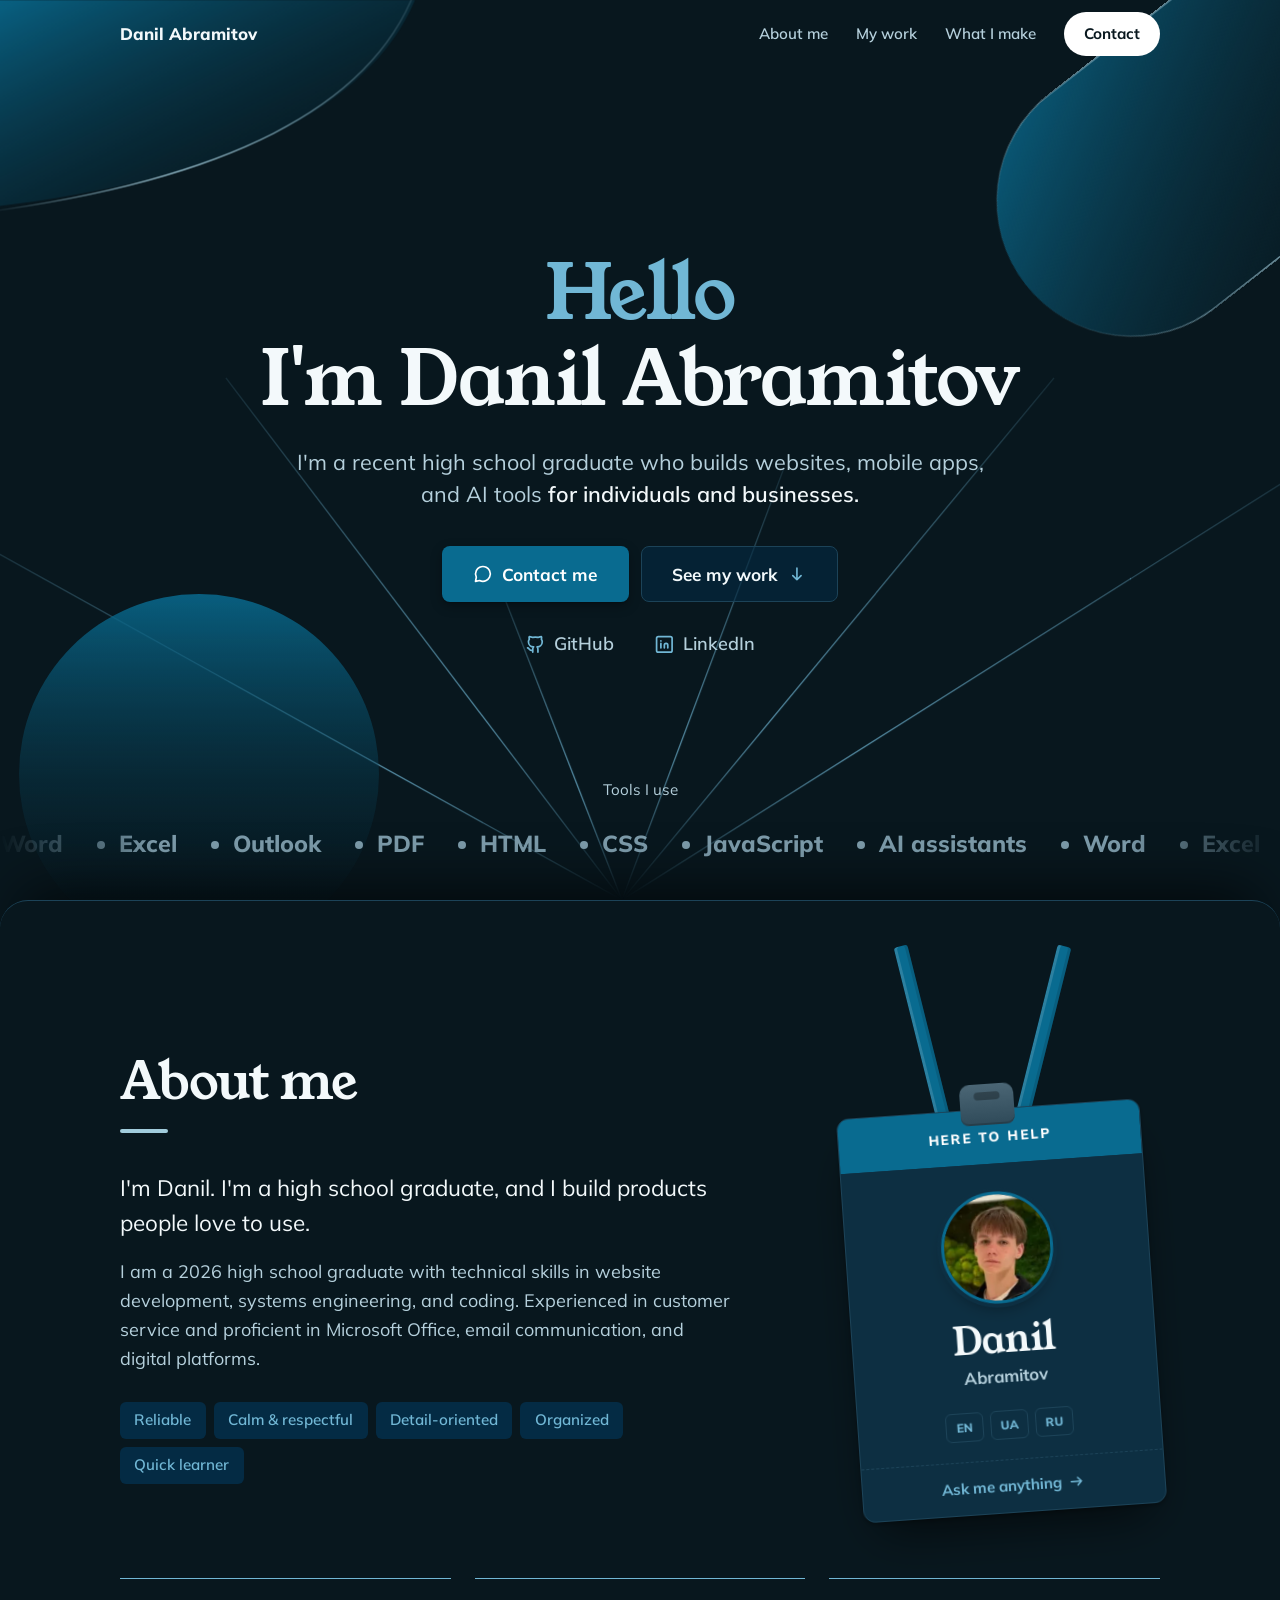
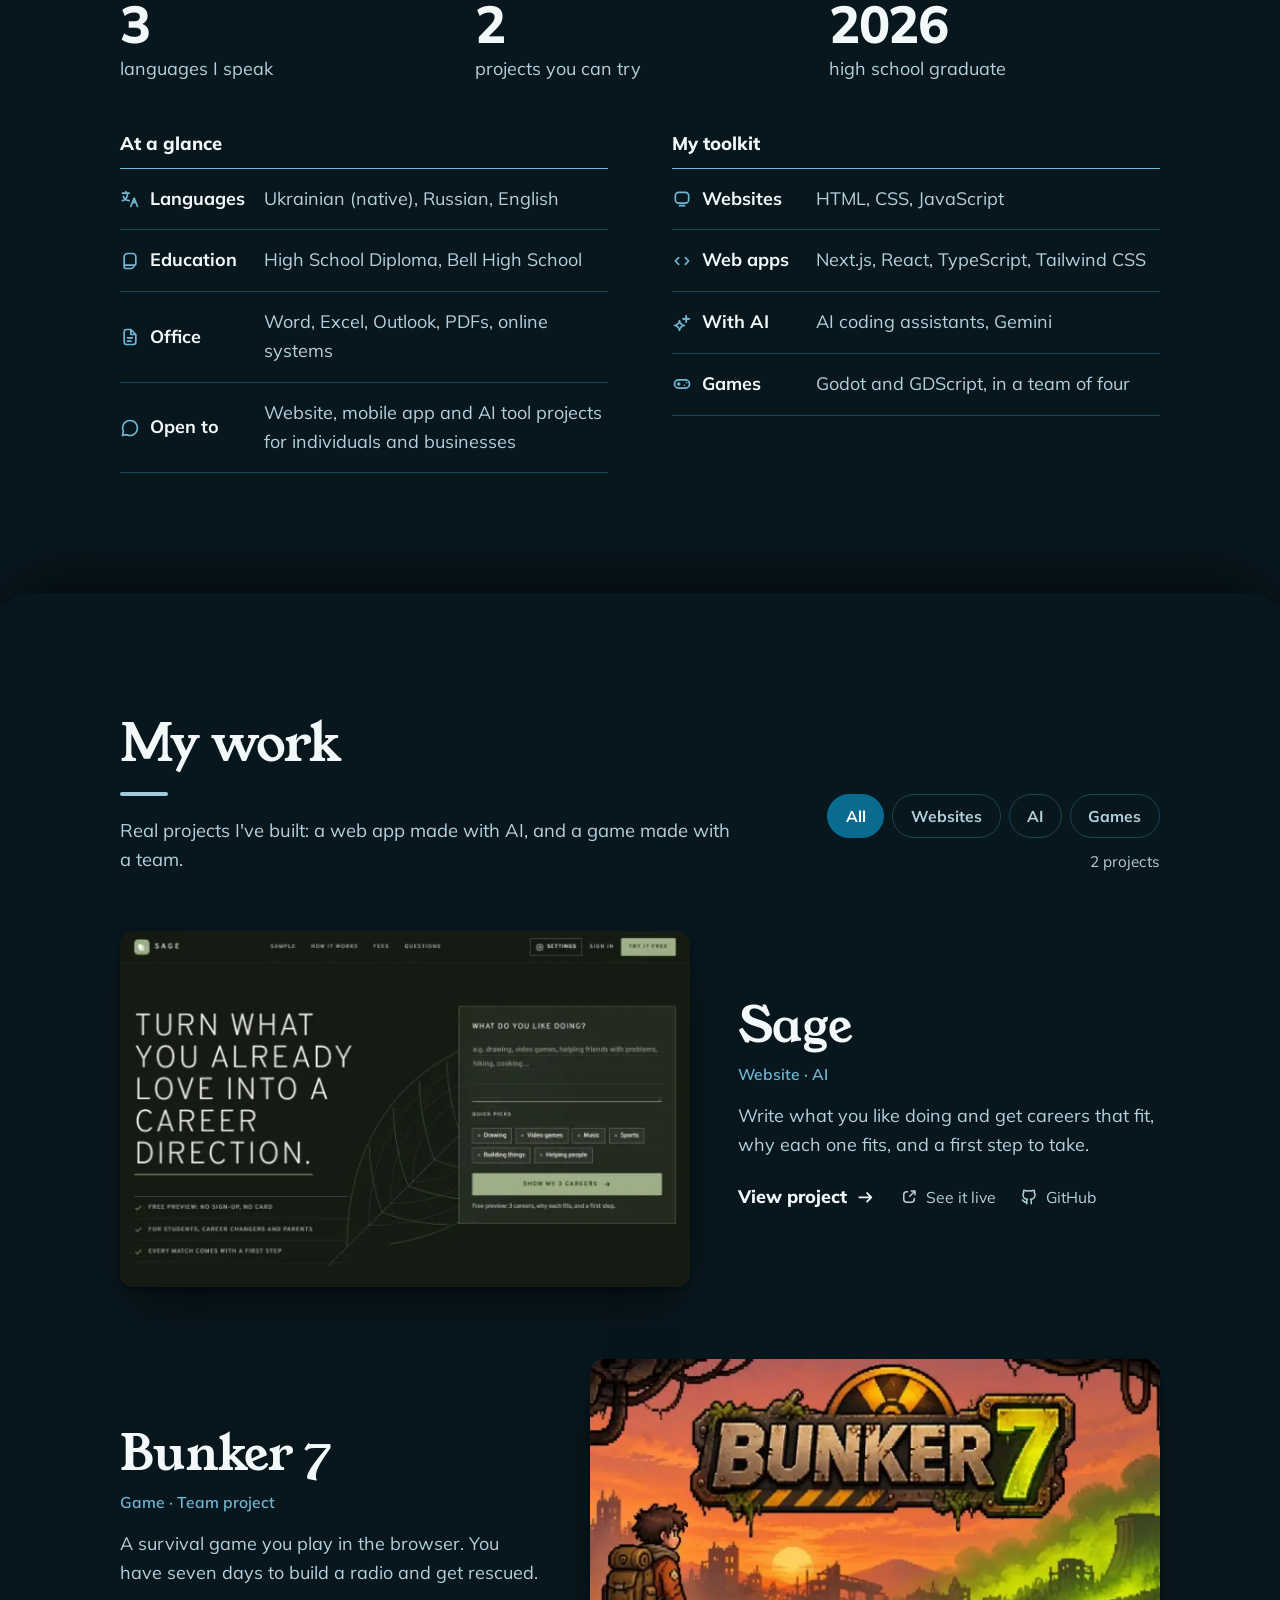
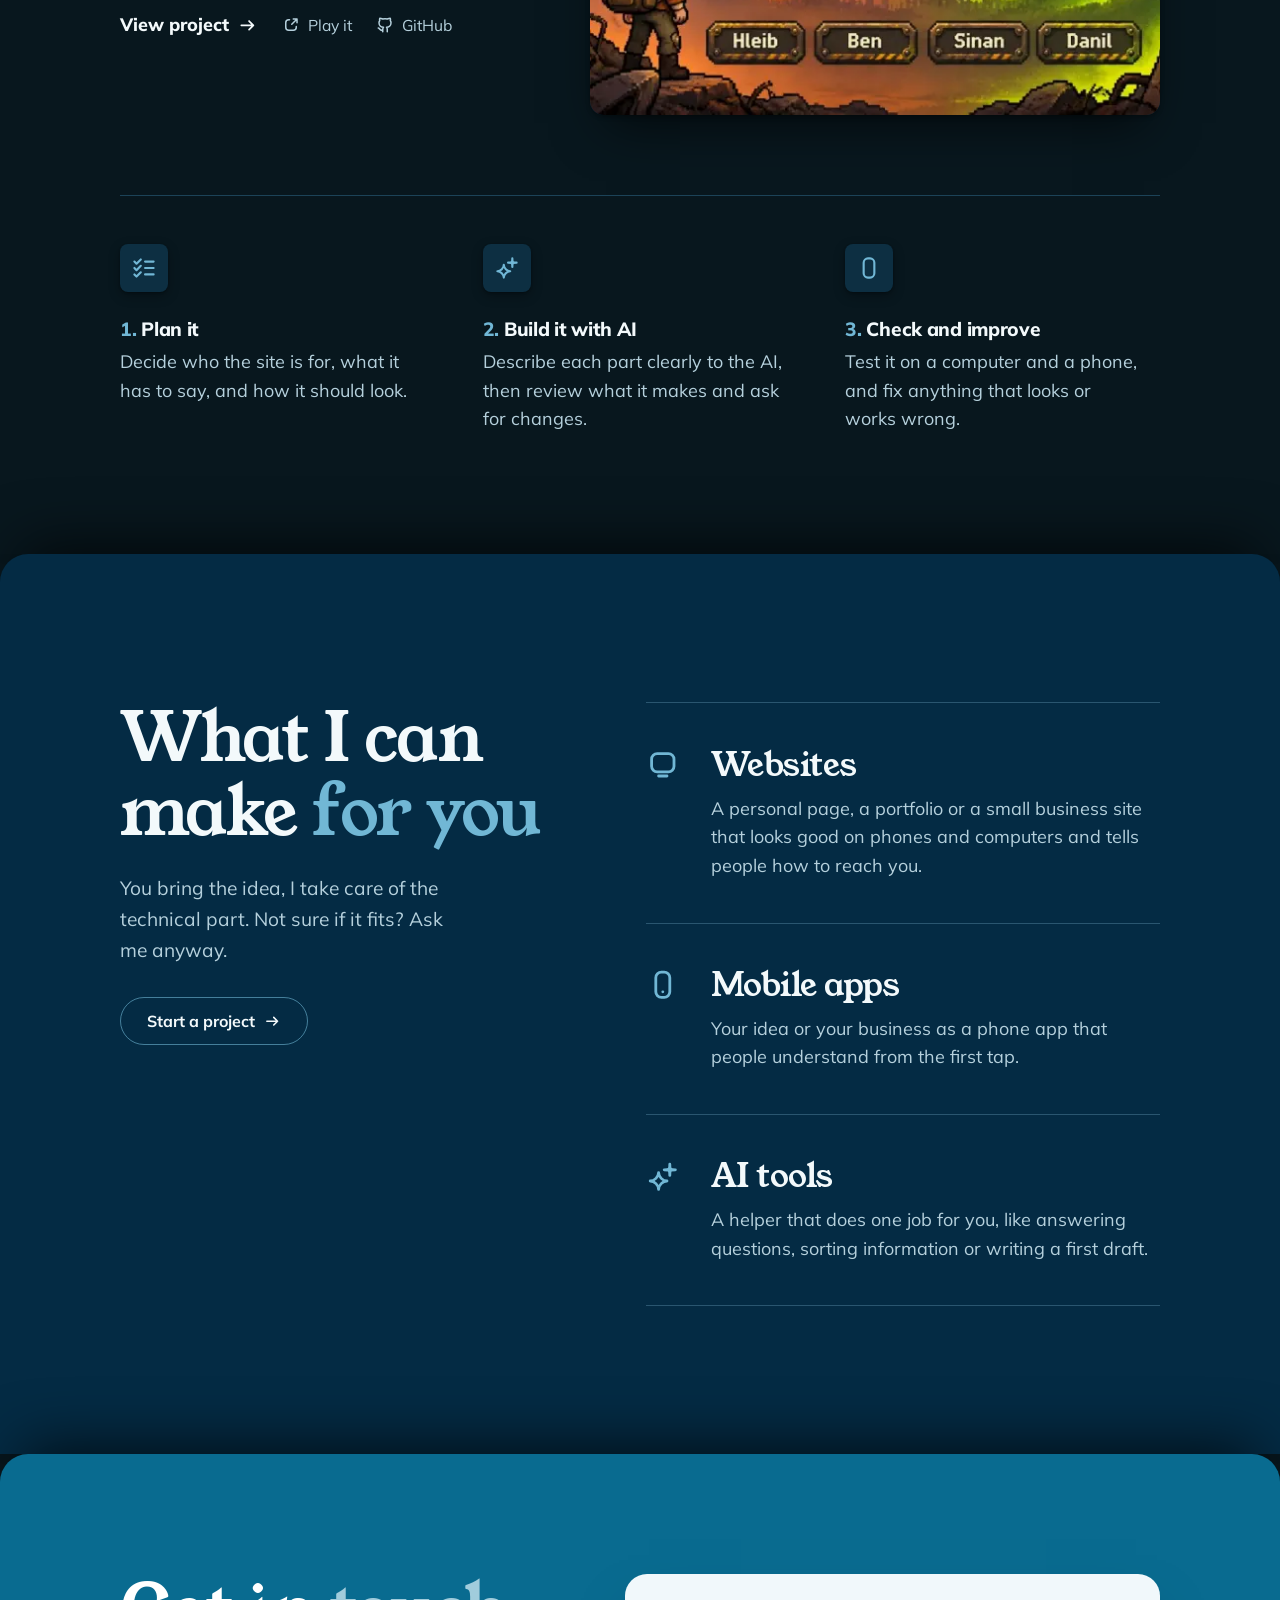
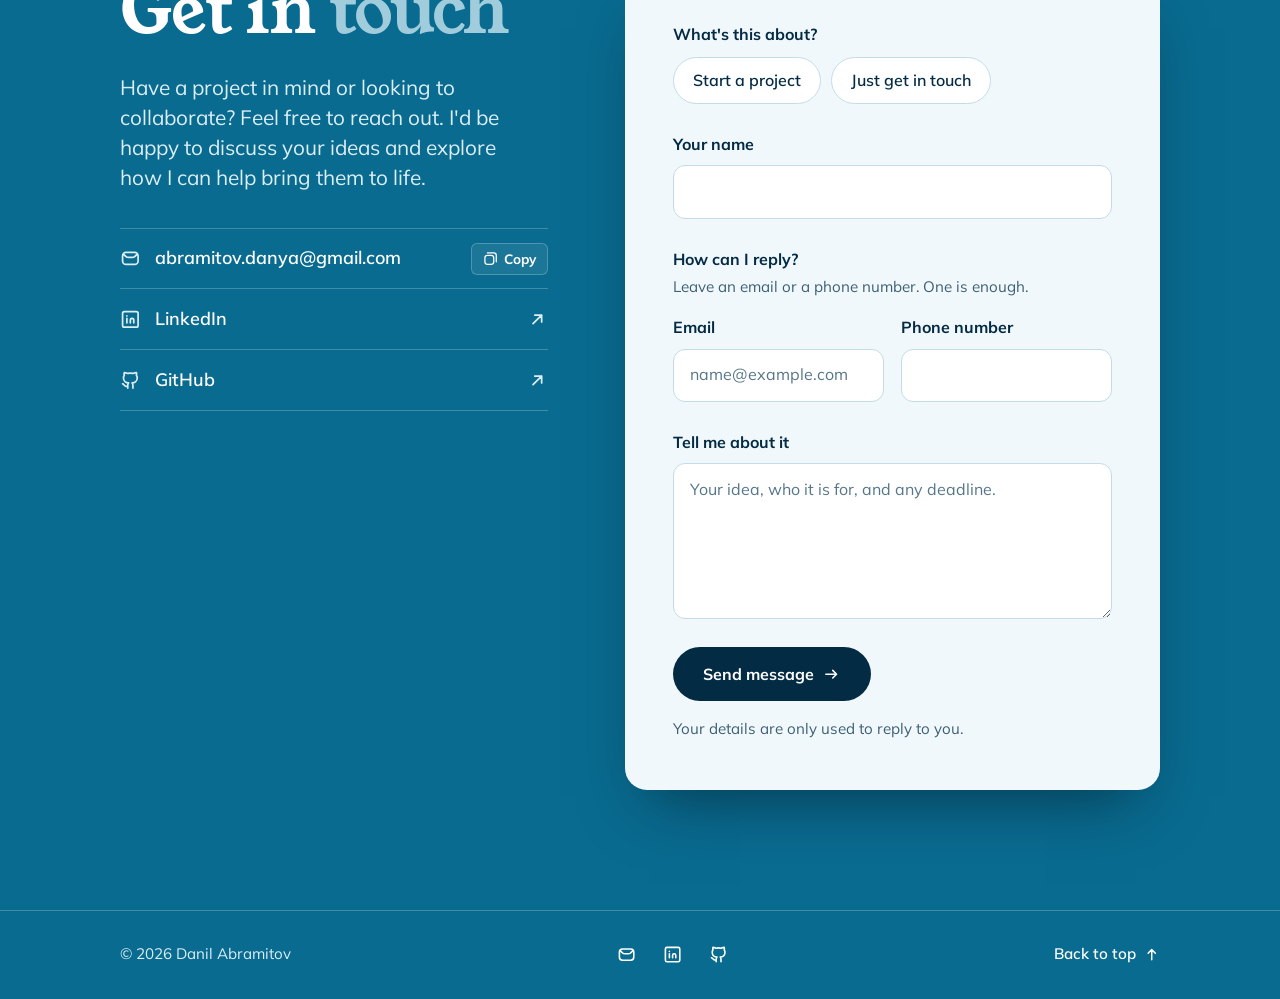
==== commit b21ff1e4: "Soft light follows the mouse; header button says Contact Co-Authored-By: Claude Opus 5.5 <noreply@an" ====
--- a/index.html
+++ b/index.html
@@ -107,7 +107,7 @@
       </nav>
 
       <div class="header-tools">
-        <a class="header-cta" href="#contact">Contact me</a>
+        <a class="header-cta" href="#contact">Contact</a>
         <button class="nav-toggle" aria-controls="site-nav" aria-expanded="false" aria-label="Open menu">
           <svg class="icon icon-menu" aria-hidden="true"><use href="#i-menu"/></svg>
           <svg class="icon icon-close" aria-hidden="true"><use href="#i-close"/></svg>
--- a/css/styles.css
+++ b/css/styles.css
@@ -1548,3 +1548,19 @@
 @media (max-width: 345px) {
   .brand-last { display: none; }
 }
+
+/* Soft light behind the arrow (main.js moves it) */
+.cursor-glow {
+  position: fixed;
+  top: -160px; left: -160px;
+  z-index: 40;
+  width: 320px; height: 320px;
+  border-radius: 50%;
+  background: radial-gradient(closest-side, rgba(113, 183, 213, 0.17), rgba(113, 183, 213, 0.07) 45%, rgba(113, 183, 213, 0));
+  mix-blend-mode: screen; /* only ever brightens, so it leaves no smudge on white */
+  opacity: 0;
+  transition: opacity 0.5s;
+  pointer-events: none;
+}
+.cursor-glow.is-on { opacity: 1; will-change: transform; }
+@media print { .cursor-glow { display: none; } }
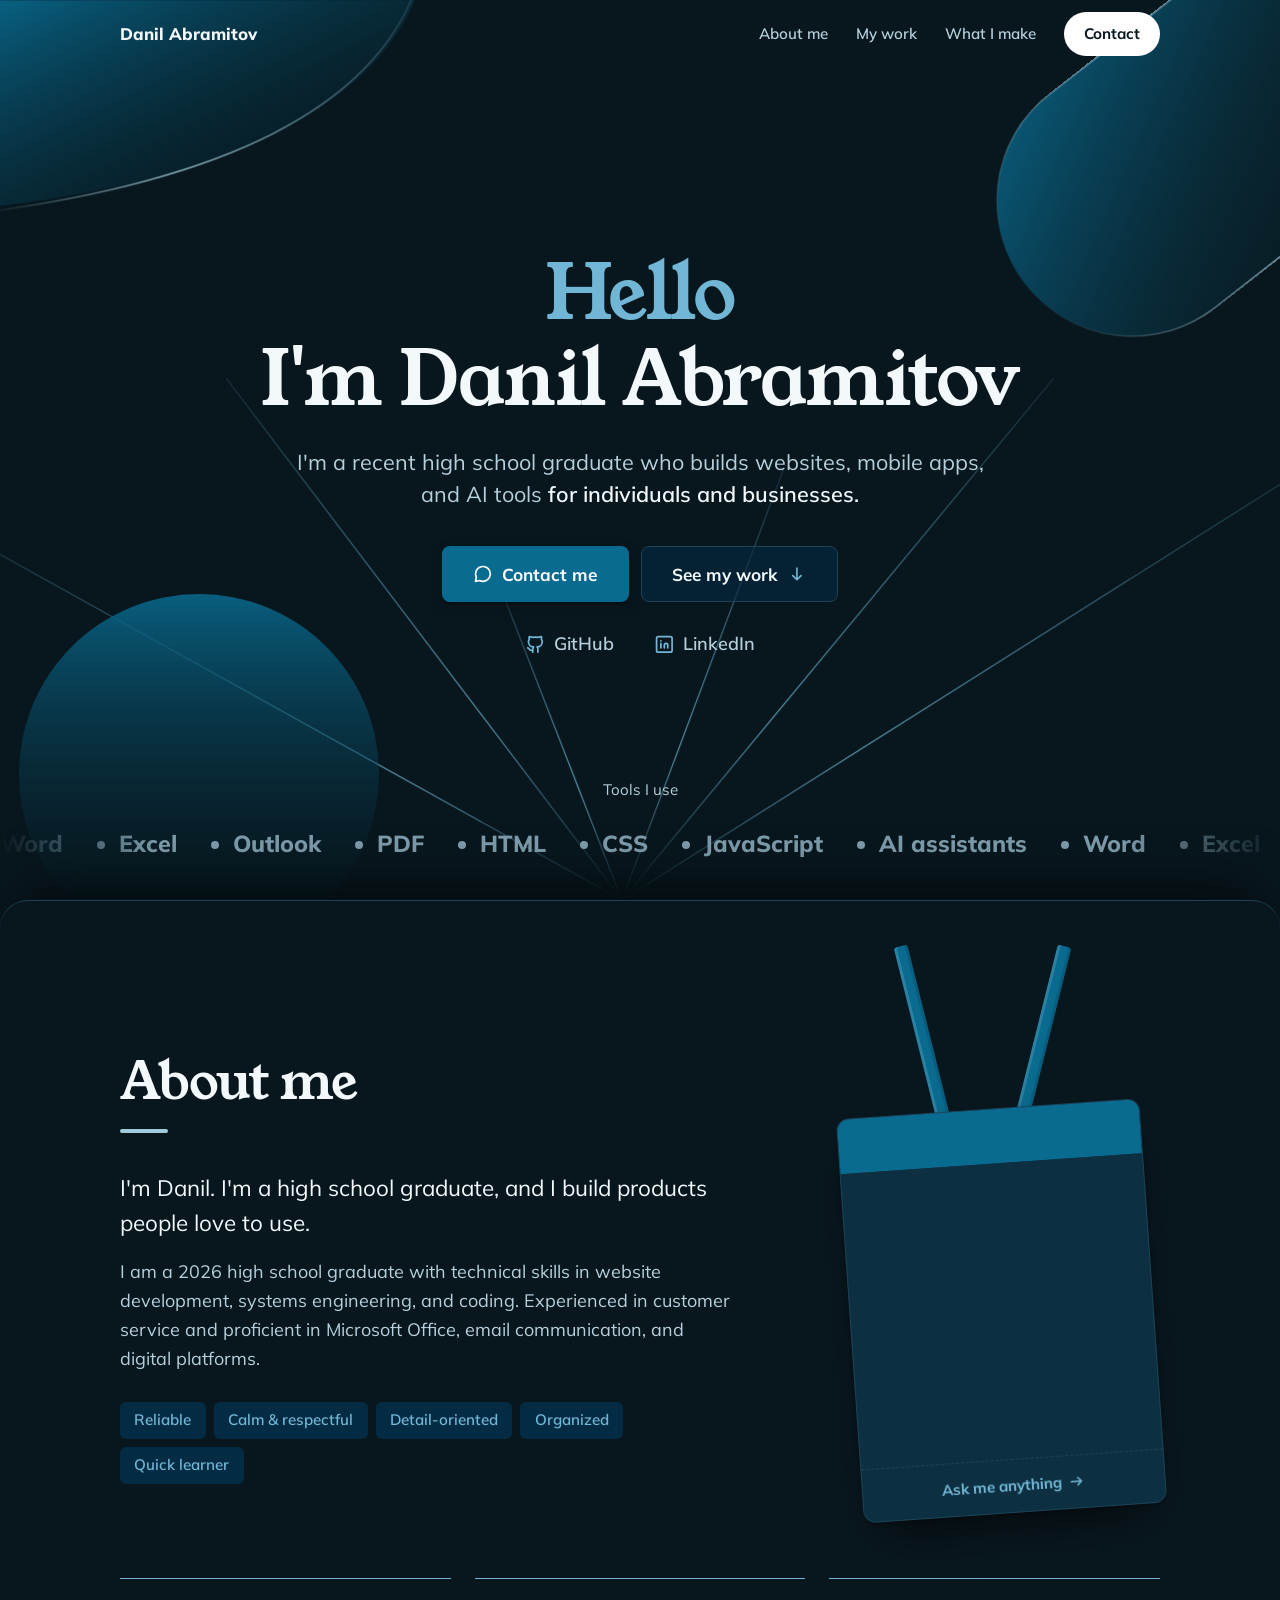
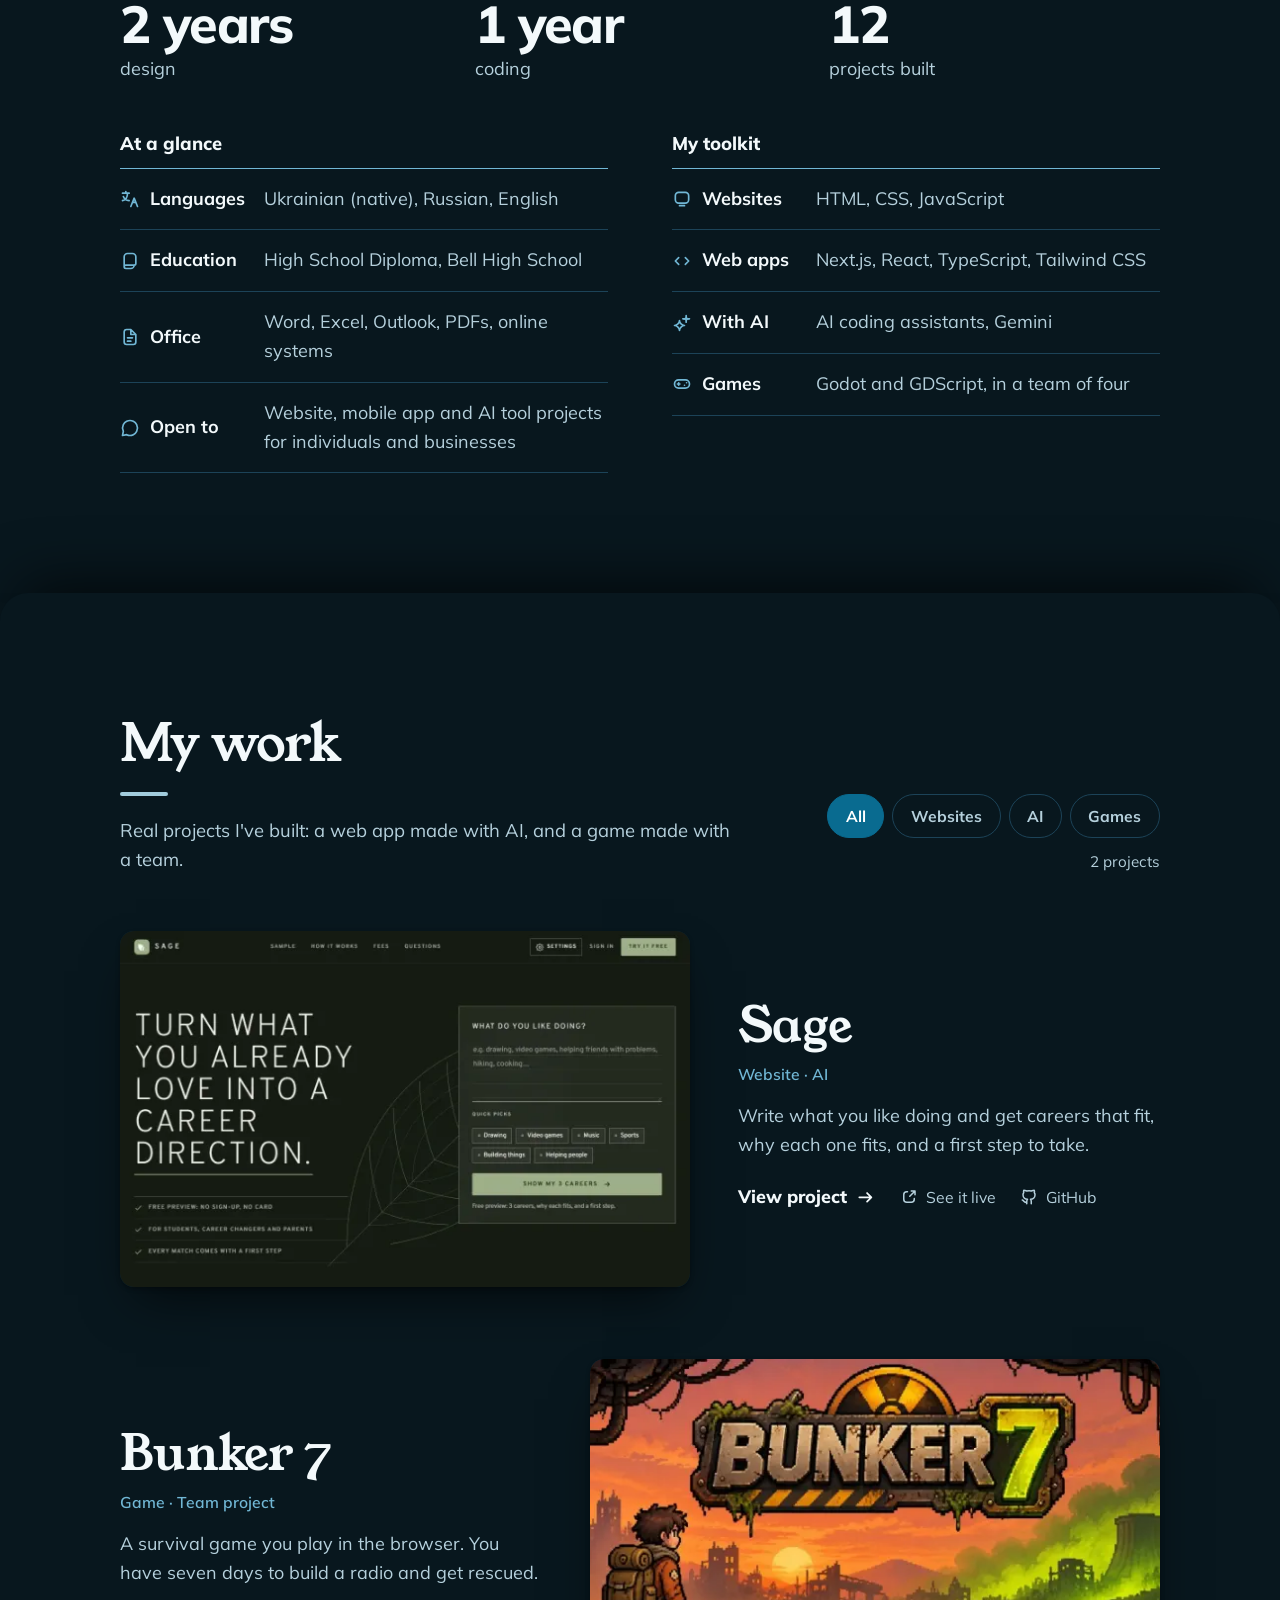
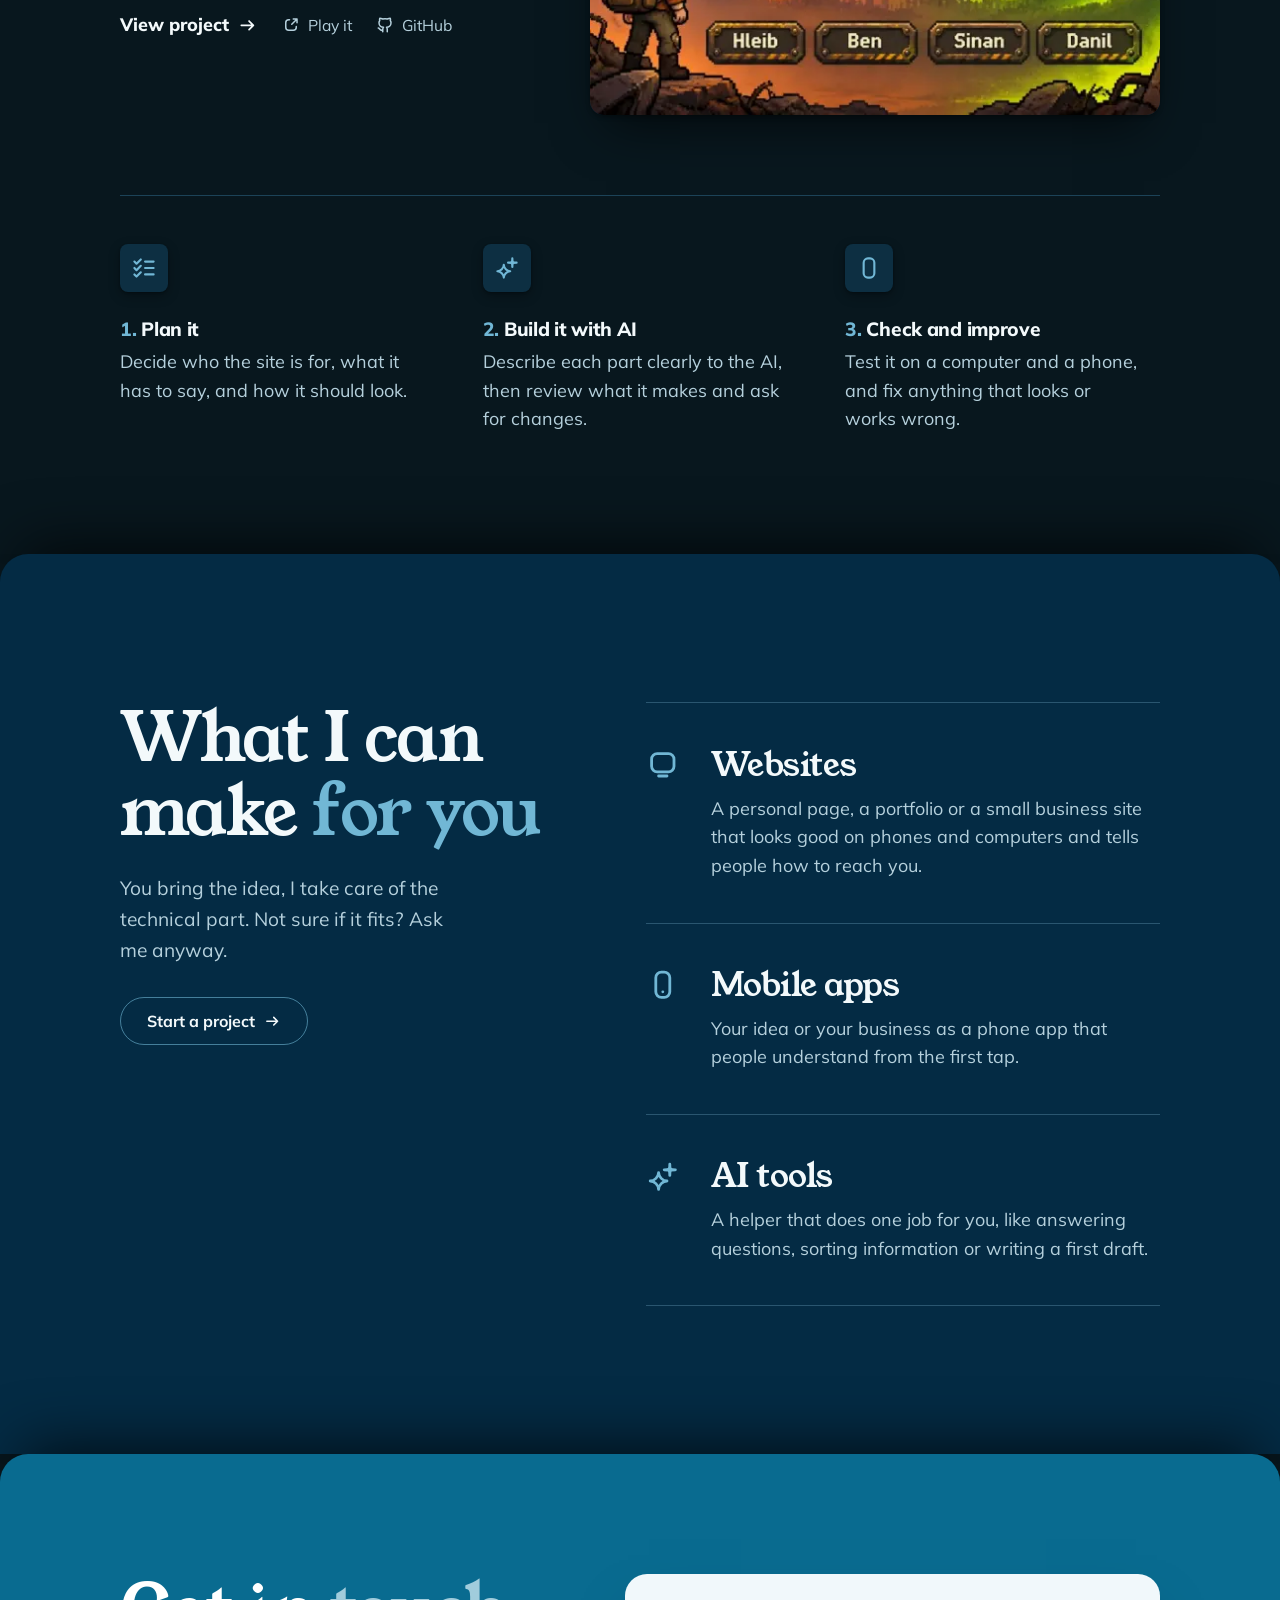
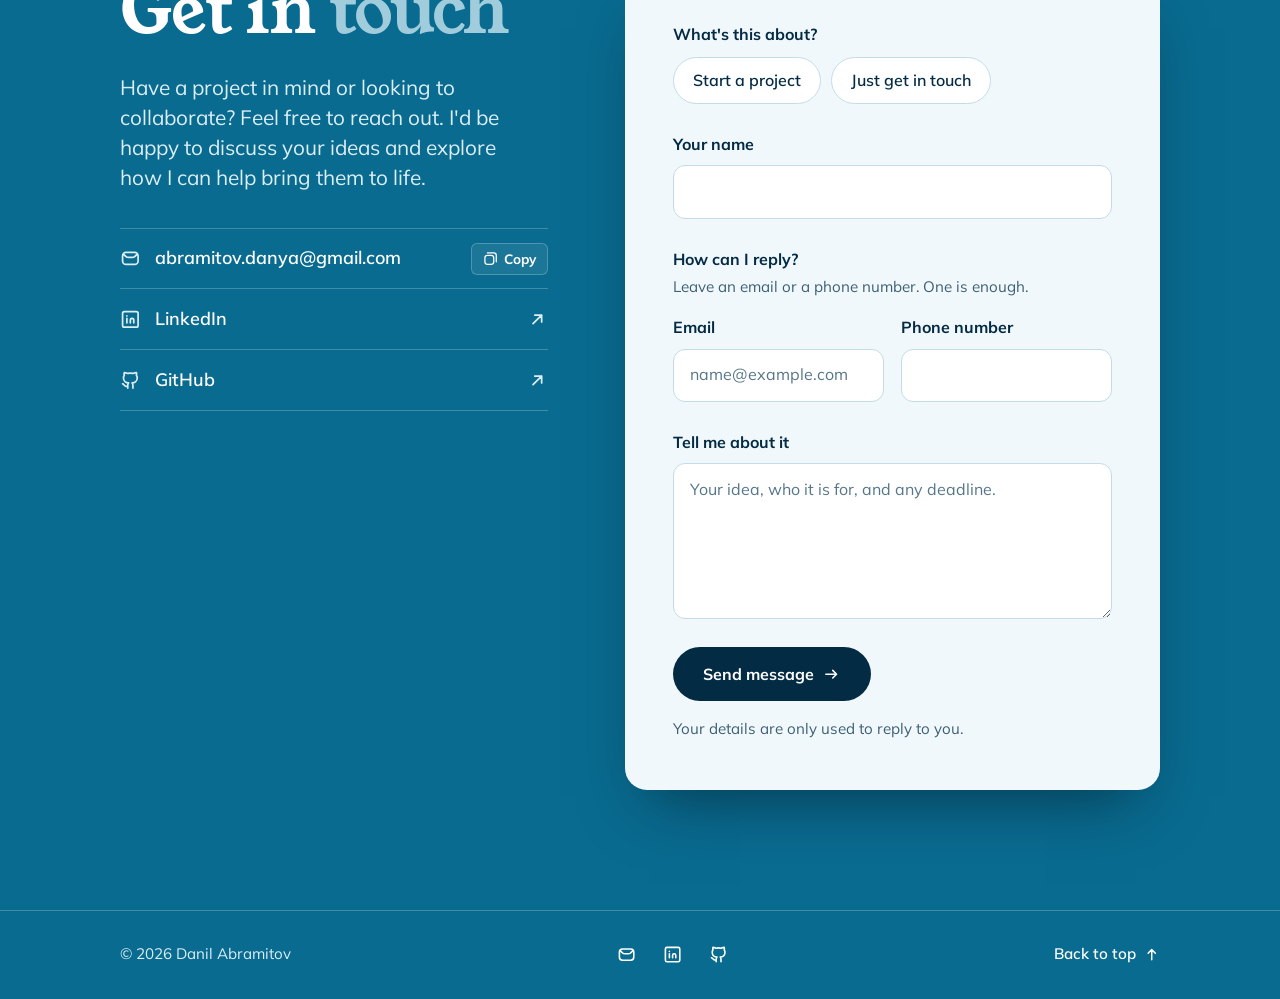
==== commit b78c9e5b: "About me: new numbers Co-Authored-By: Claude Opus 5.5 <noreply@anthropic.com>" ====
--- a/index.html
+++ b/index.html
@@ -238,11 +238,11 @@
         </div>
       </div>
       <div class="container about-more">
-        <!-- Update the project number when one is added to My work -->
+        <!-- Numbers given by Danil (2026-11-25) -->
         <dl class="stats reveal" aria-label="In numbers">
-          <div><dt>languages I speak</dt><dd>3</dd></div>
-          <div><dt>projects you can try</dt><dd>2</dd></div>
-          <div><dt>high school graduate</dt><dd>2026</dd></div>
+          <div><dt>design</dt><dd>2 years</dd></div>
+          <div><dt>coding</dt><dd>1 year</dd></div>
+          <div><dt>projects built</dt><dd>12</dd></div>
         </dl>
 
         <div class="about-lists">
--- a/css/styles.css
+++ b/css/styles.css
@@ -1098,6 +1098,7 @@
   line-height: 1.1;
   color: var(--text);
   font-variant-numeric: lining-nums;
+  white-space: nowrap;
 }
 .about-lists {
   display: grid;
@@ -1513,6 +1514,7 @@
 }
 
 @media (max-width: 380px) {
+  .stats dd { font-size: 1.5rem; }
   .hero-title { font-size: 2.25rem; }
   .badge { width: min(16rem, 88%); }
 }
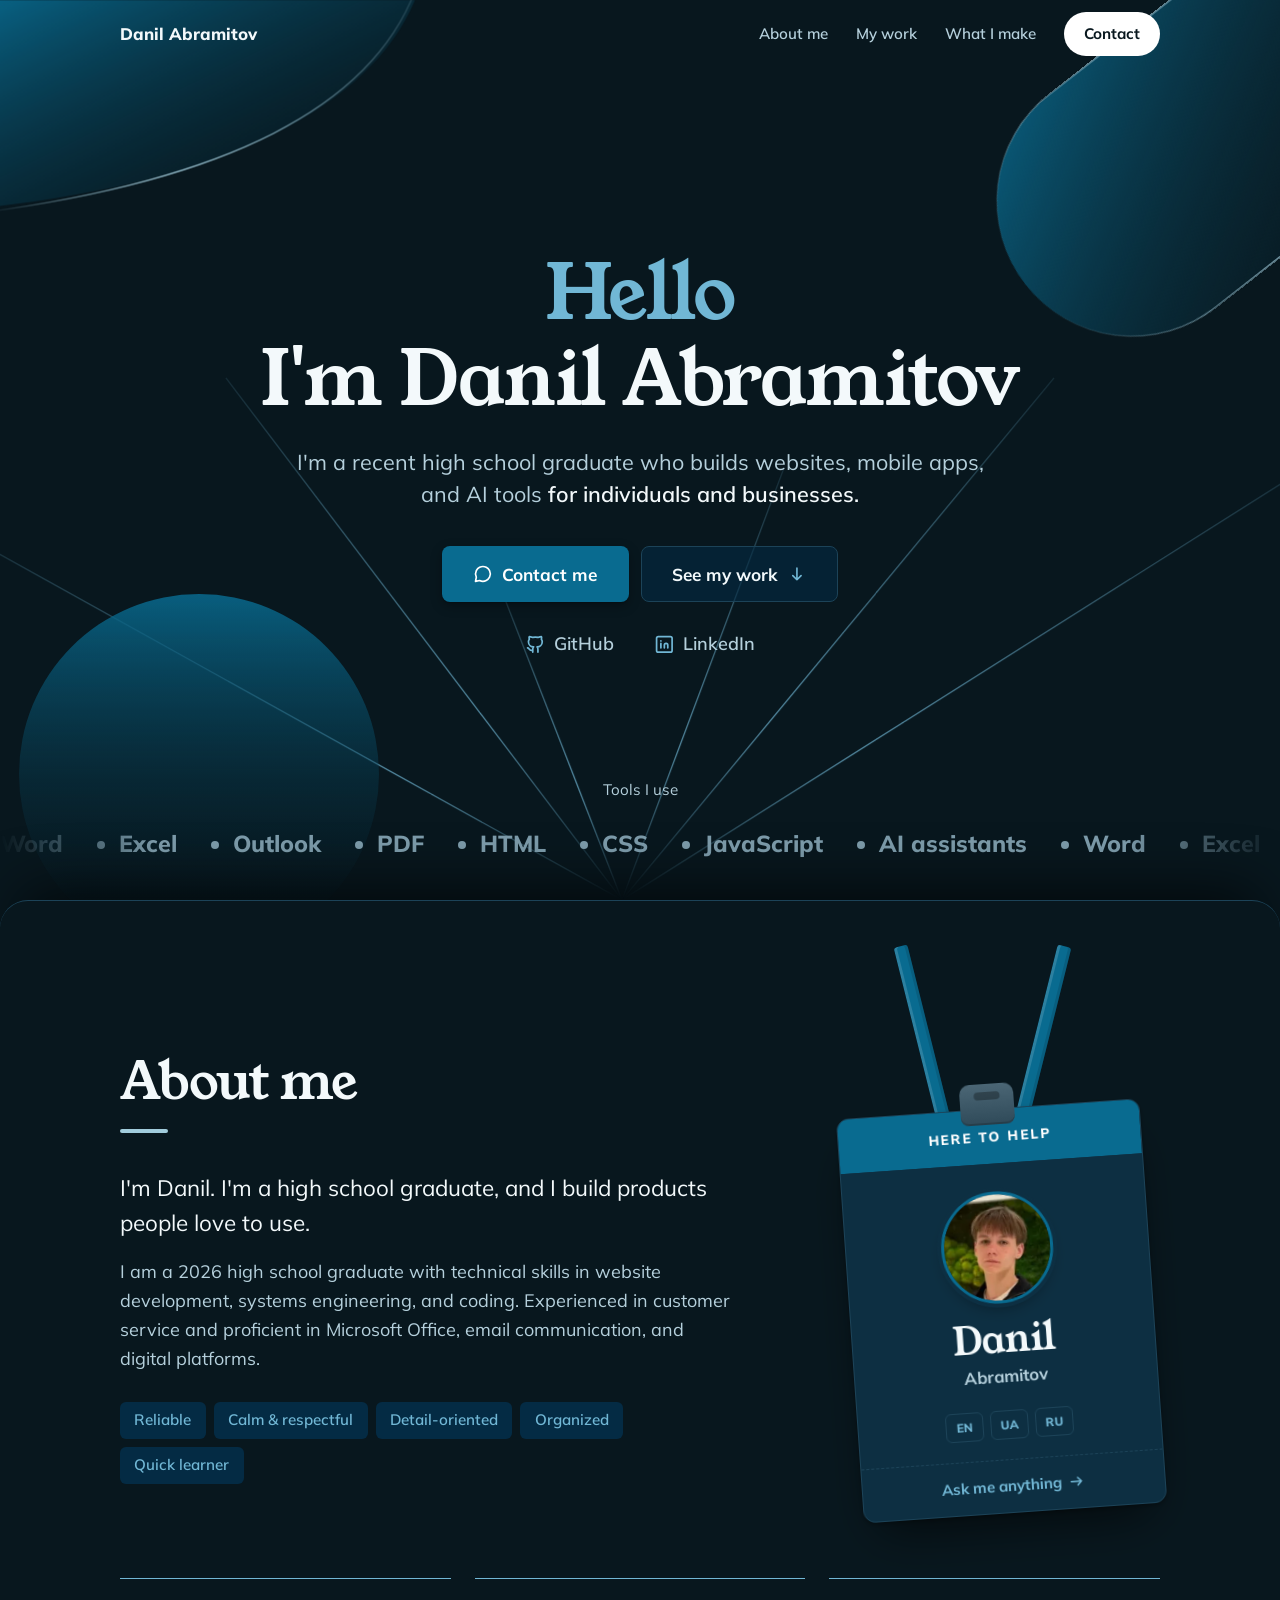
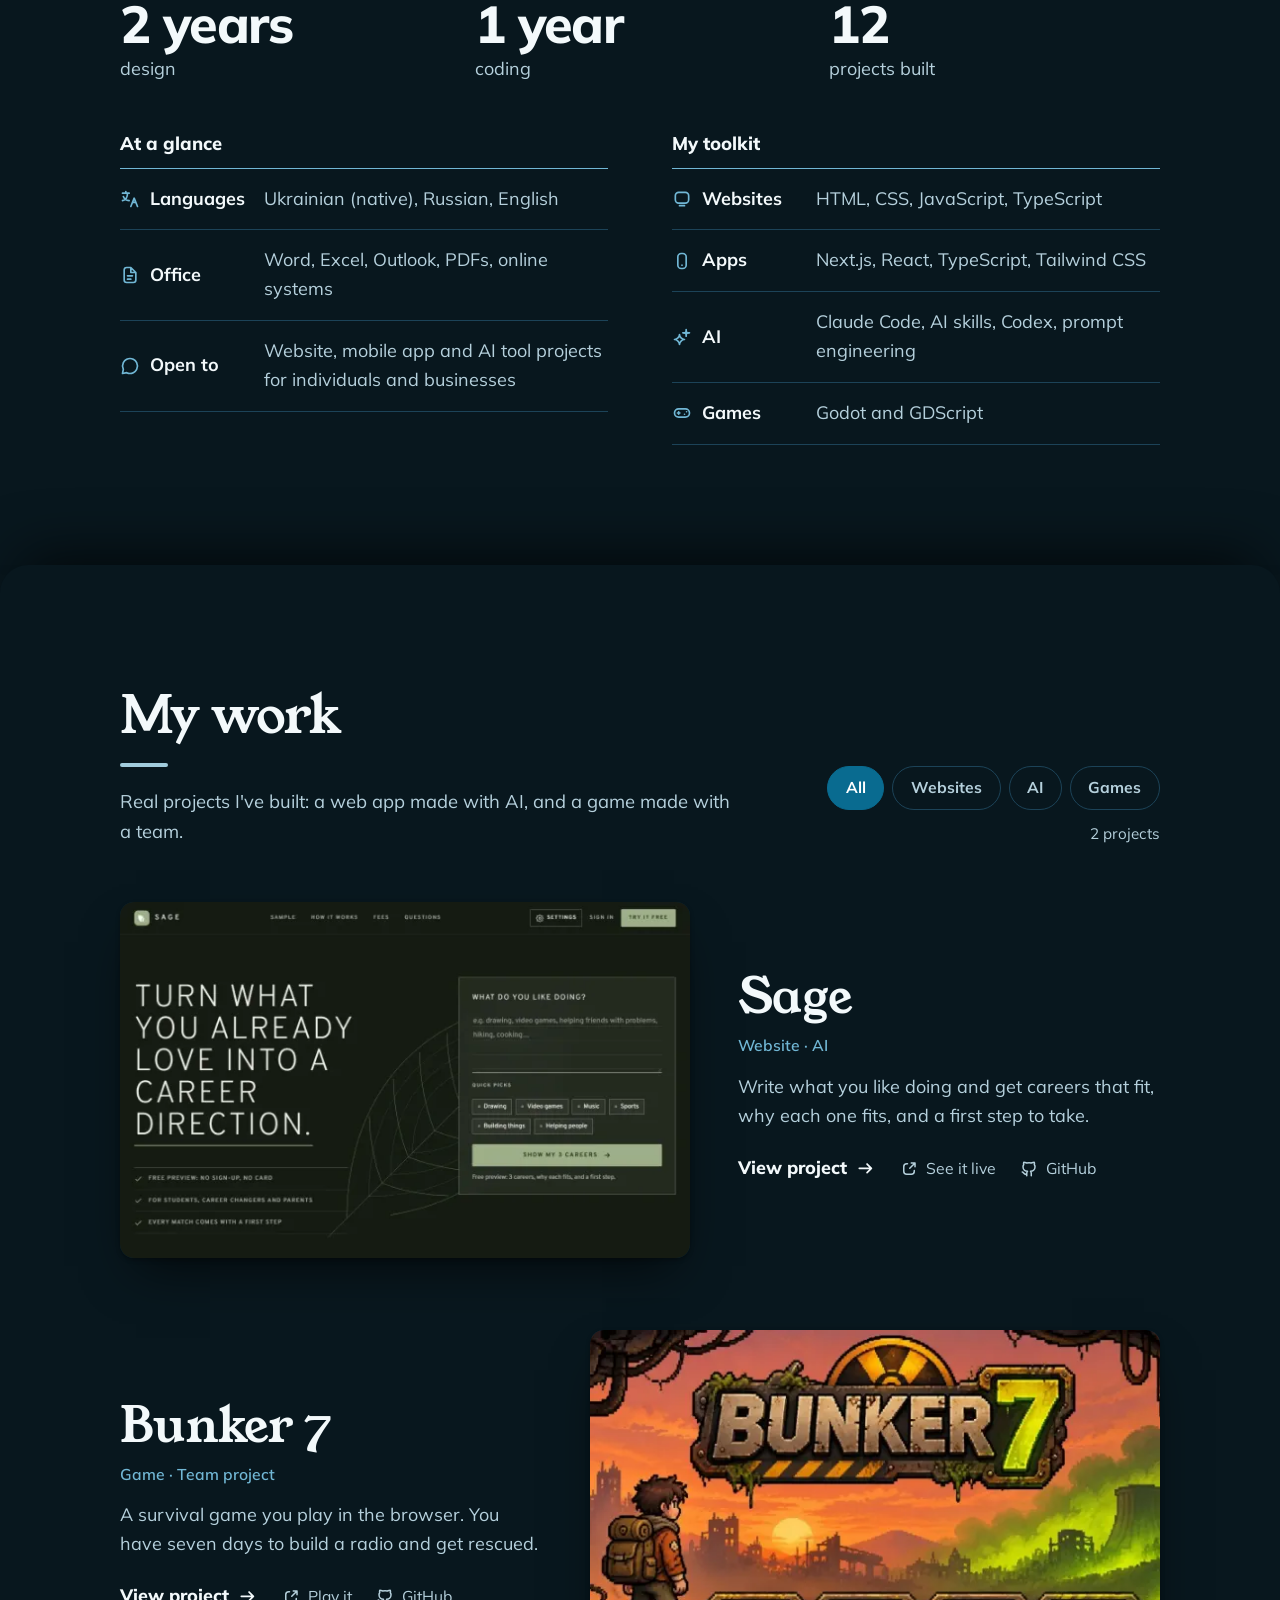
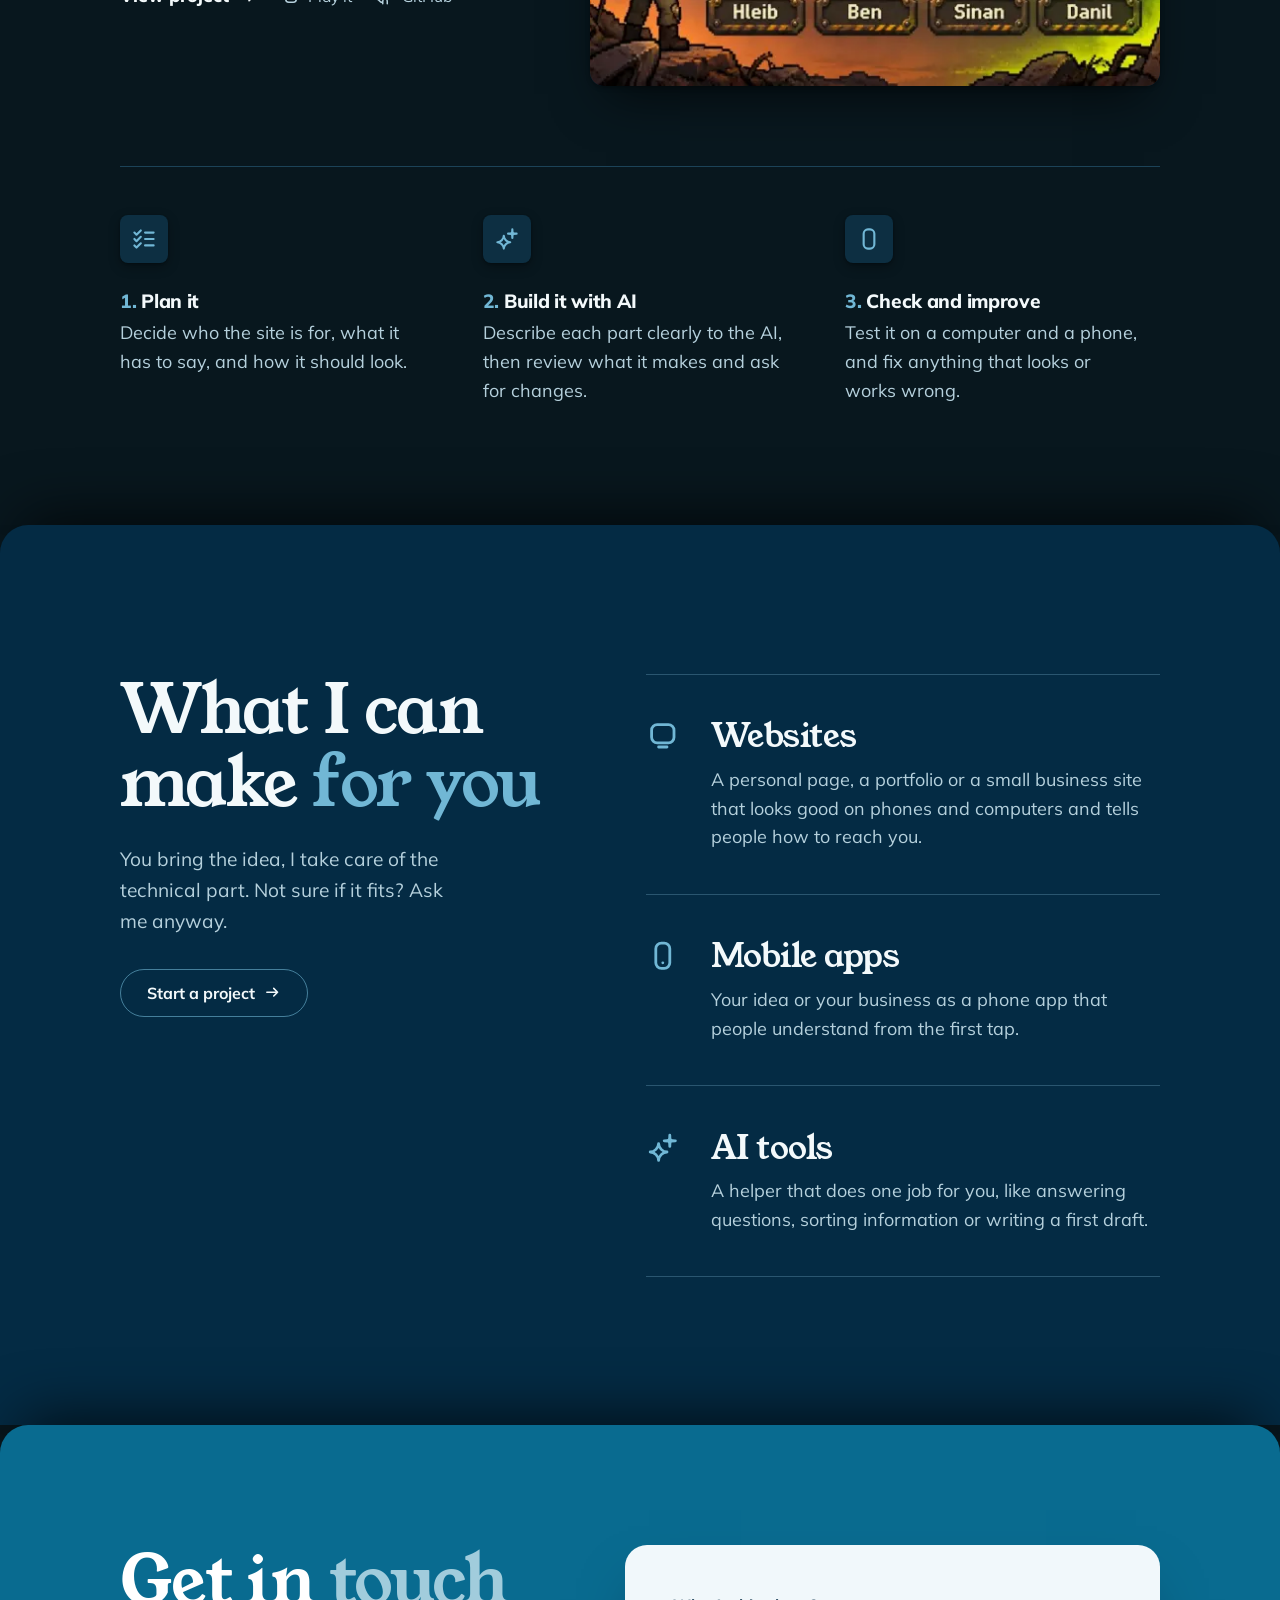
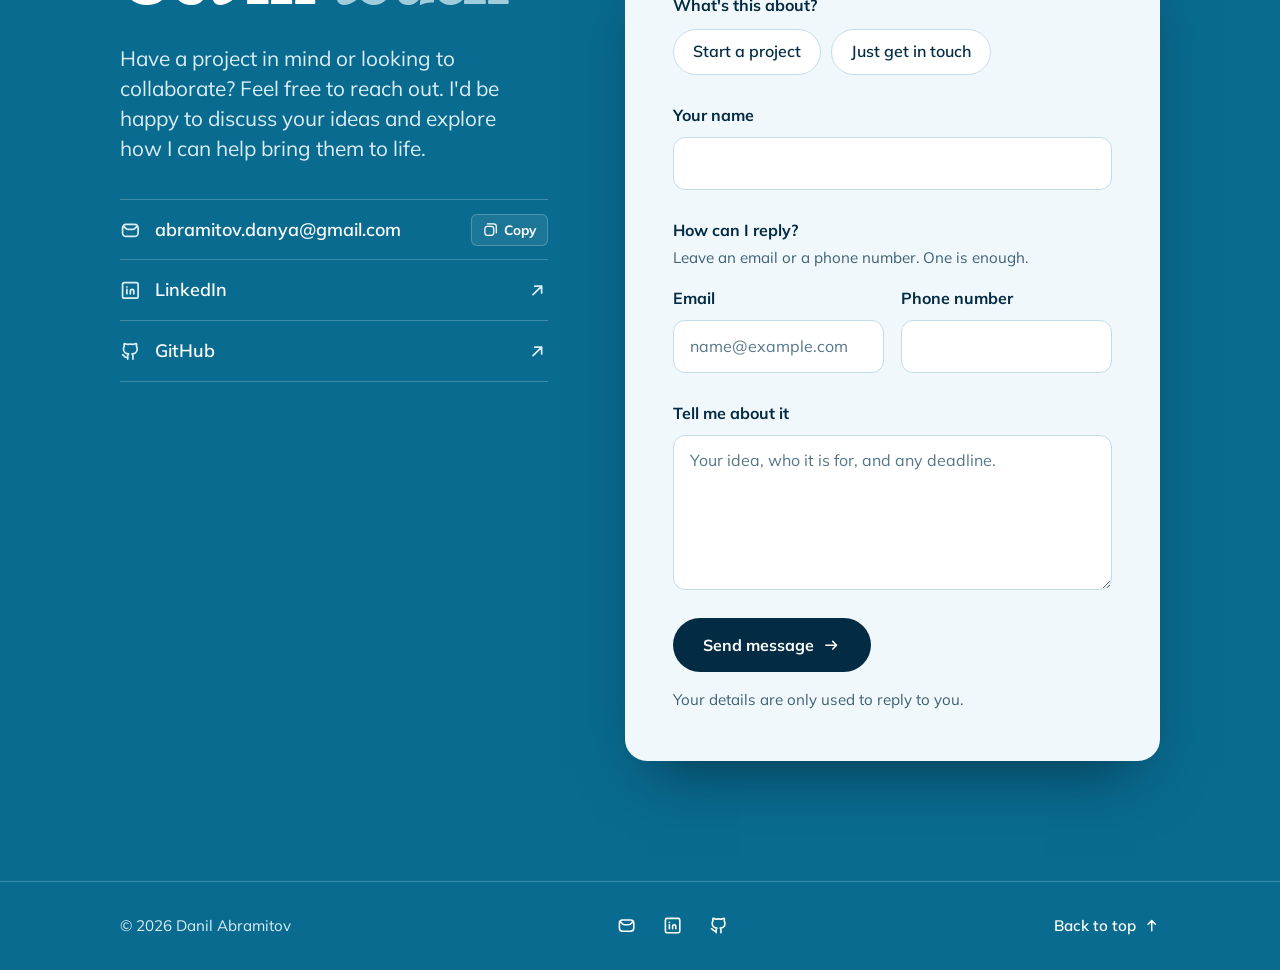
==== commit 6093c953: "Remove cursor light; update About me lists Co-Authored-By: Claude Opus 5.5 <noreply@anthropic.com>" ====
--- a/index.html
+++ b/index.html
@@ -72,8 +72,6 @@
       <symbol id="i-close" viewBox="0 0 24 24"><path d="M6 6L18 18M18 6L6 18" stroke="currentColor" stroke-width="2" stroke-linecap="round" stroke-linejoin="round"/></symbol>
       <symbol id="i-copy" viewBox="0 0 24 24"><path d="M3 11C3 8.79086 4.79086 7 7 7H13C15.20914 7 17 8.79086 17 11V17C17 19.20914 15.20914 21 13 21H7C4.79086 21 3 19.20914 3 17ZM7 3H17C19.20914 3 21 4.79086 21 7V17" stroke="currentColor" stroke-width="2" stroke-linecap="round" stroke-linejoin="round"/></symbol>
       <symbol id="i-translate" viewBox="0 0 24 24"><path d="M7 3V5M3 5H11M9 5C9 10 7 13 3 14M4 9C5 12 7.5 13.5 11 14M13 21L17 11L21 21M15 16H19" stroke="currentColor" stroke-width="2" stroke-linecap="round" stroke-linejoin="round"/></symbol>
-      <symbol id="i-book" viewBox="0 0 24 24"><path d="M7 17H17C18.10457 17 19 16.10457 19 15V7C19 4.79086 17.20914 3 15 3H9C6.79086 3 5 4.79086 5 7V19M7 17C5.89543 17 5 17.89543 5 19C5 20.10457 5.89543 21 7 21M7 21H13C15.20914 21 17 19.20914 17 17" stroke="currentColor" stroke-width="2" stroke-linecap="round" stroke-linejoin="round"/></symbol>
-      <symbol id="i-code" viewBox="0 0 24 24"><path d="M8 8L4 12L8 16M16 8L20 12L16 16" stroke="currentColor" stroke-width="2" stroke-linecap="round" stroke-linejoin="round"/></symbol>
       <symbol id="i-file" viewBox="0 0 24 24"><path d="M5 6C5 4.34315 6.34315 3 8 3H13L19 9V18C19 19.65685 17.65685 21 16 21H8C6.34315 21 5 19.65685 5 18ZM13 3V9H19M9 13H15M9 17H13" stroke="currentColor" stroke-width="2" stroke-linecap="round" stroke-linejoin="round"/></symbol>
       <symbol id="i-game" viewBox="0 0 24 24"><path d="M8 7H16C18.76142 7 21 9.23858 21 12C21 14.76142 18.76142 17 16 17H8C5.23858 17 3 14.76142 3 12C3 9.23858 5.23858 7 8 7ZM8 10.5V13.5M6.5 12H9.5M15 13.5H15.01M17.5 10.5H17.51" stroke="currentColor" stroke-width="2" stroke-linecap="round" stroke-linejoin="round"/></symbol>
       <symbol id="i-external" viewBox="0 0 24 24"><path d="M10 5H9C6.79086 5 5 6.79086 5 9V15C5 17.20914 6.79086 19 9 19H15C17.20914 19 19 17.20914 19 15V14M15 4H20V9M20 4L13 11" stroke="currentColor" stroke-width="2" stroke-linecap="round" stroke-linejoin="round"/></symbol>
@@ -254,10 +252,6 @@
                 <dd><span lang="uk">Ukrainian</span> (native), Russian, English</dd>
               </div>
               <div>
-                <dt><svg class="icon" aria-hidden="true"><use href="#i-book"/></svg>Education</dt>
-                <dd>High School Diploma, Bell High School</dd>
-              </div>
-              <div>
                 <dt><svg class="icon" aria-hidden="true"><use href="#i-file"/></svg>Office</dt>
                 <dd>Word, Excel, Outlook, PDFs, online systems</dd>
               </div>
@@ -272,19 +266,19 @@
             <dl class="facts" aria-labelledby="toolkit-title">
               <div>
                 <dt><svg class="icon" aria-hidden="true"><use href="#i-monitor"/></svg>Websites</dt>
-                <dd>HTML, CSS, JavaScript</dd>
+                <dd>HTML, CSS, JavaScript, TypeScript</dd>
               </div>
               <div>
-                <dt><svg class="icon" aria-hidden="true"><use href="#i-code"/></svg>Web apps</dt>
+                <dt><svg class="icon" aria-hidden="true"><use href="#i-mobile"/></svg>Apps</dt>
                 <dd>Next.js, React, TypeScript, Tailwind CSS</dd>
               </div>
               <div>
-                <dt><svg class="icon" aria-hidden="true"><use href="#i-sparkle"/></svg>With AI</dt>
-                <dd>AI coding assistants, Gemini</dd>
+                <dt><svg class="icon" aria-hidden="true"><use href="#i-sparkle"/></svg>AI</dt>
+                <dd>Claude Code, AI skills, Codex, prompt engineering</dd>
               </div>
               <div>
                 <dt><svg class="icon" aria-hidden="true"><use href="#i-game"/></svg>Games</dt>
-                <dd>Godot and GDScript, in a team of four</dd>
+                <dd>Godot and GDScript</dd>
               </div>
             </dl>
           </div>
--- a/css/styles.css
+++ b/css/styles.css
@@ -1550,19 +1550,3 @@
 @media (max-width: 345px) {
   .brand-last { display: none; }
 }
-
-/* Soft light behind the arrow (main.js moves it) */
-.cursor-glow {
-  position: fixed;
-  top: -160px; left: -160px;
-  z-index: 40;
-  width: 320px; height: 320px;
-  border-radius: 50%;
-  background: radial-gradient(closest-side, rgba(113, 183, 213, 0.17), rgba(113, 183, 213, 0.07) 45%, rgba(113, 183, 213, 0));
-  mix-blend-mode: screen; /* only ever brightens, so it leaves no smudge on white */
-  opacity: 0;
-  transition: opacity 0.5s;
-  pointer-events: none;
-}
-.cursor-glow.is-on { opacity: 1; will-change: transform; }
-@media print { .cursor-glow { display: none; } }
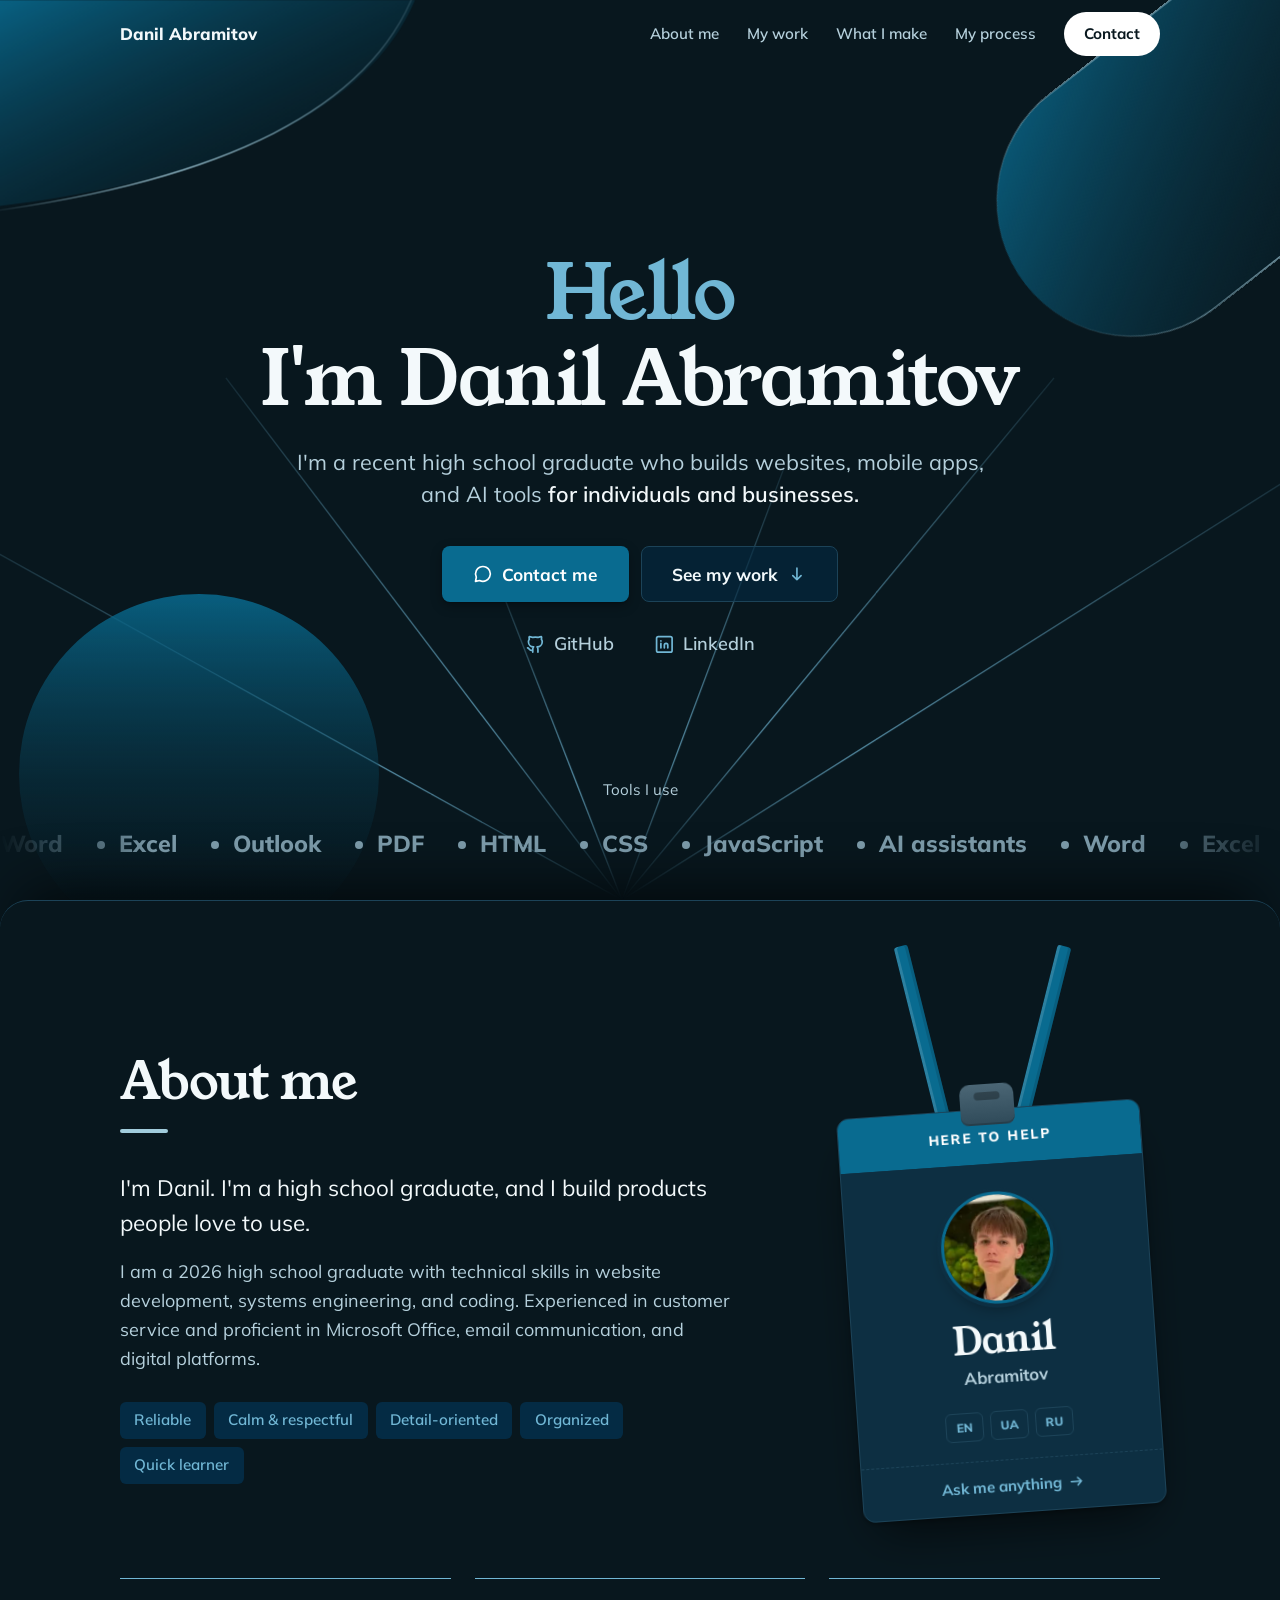
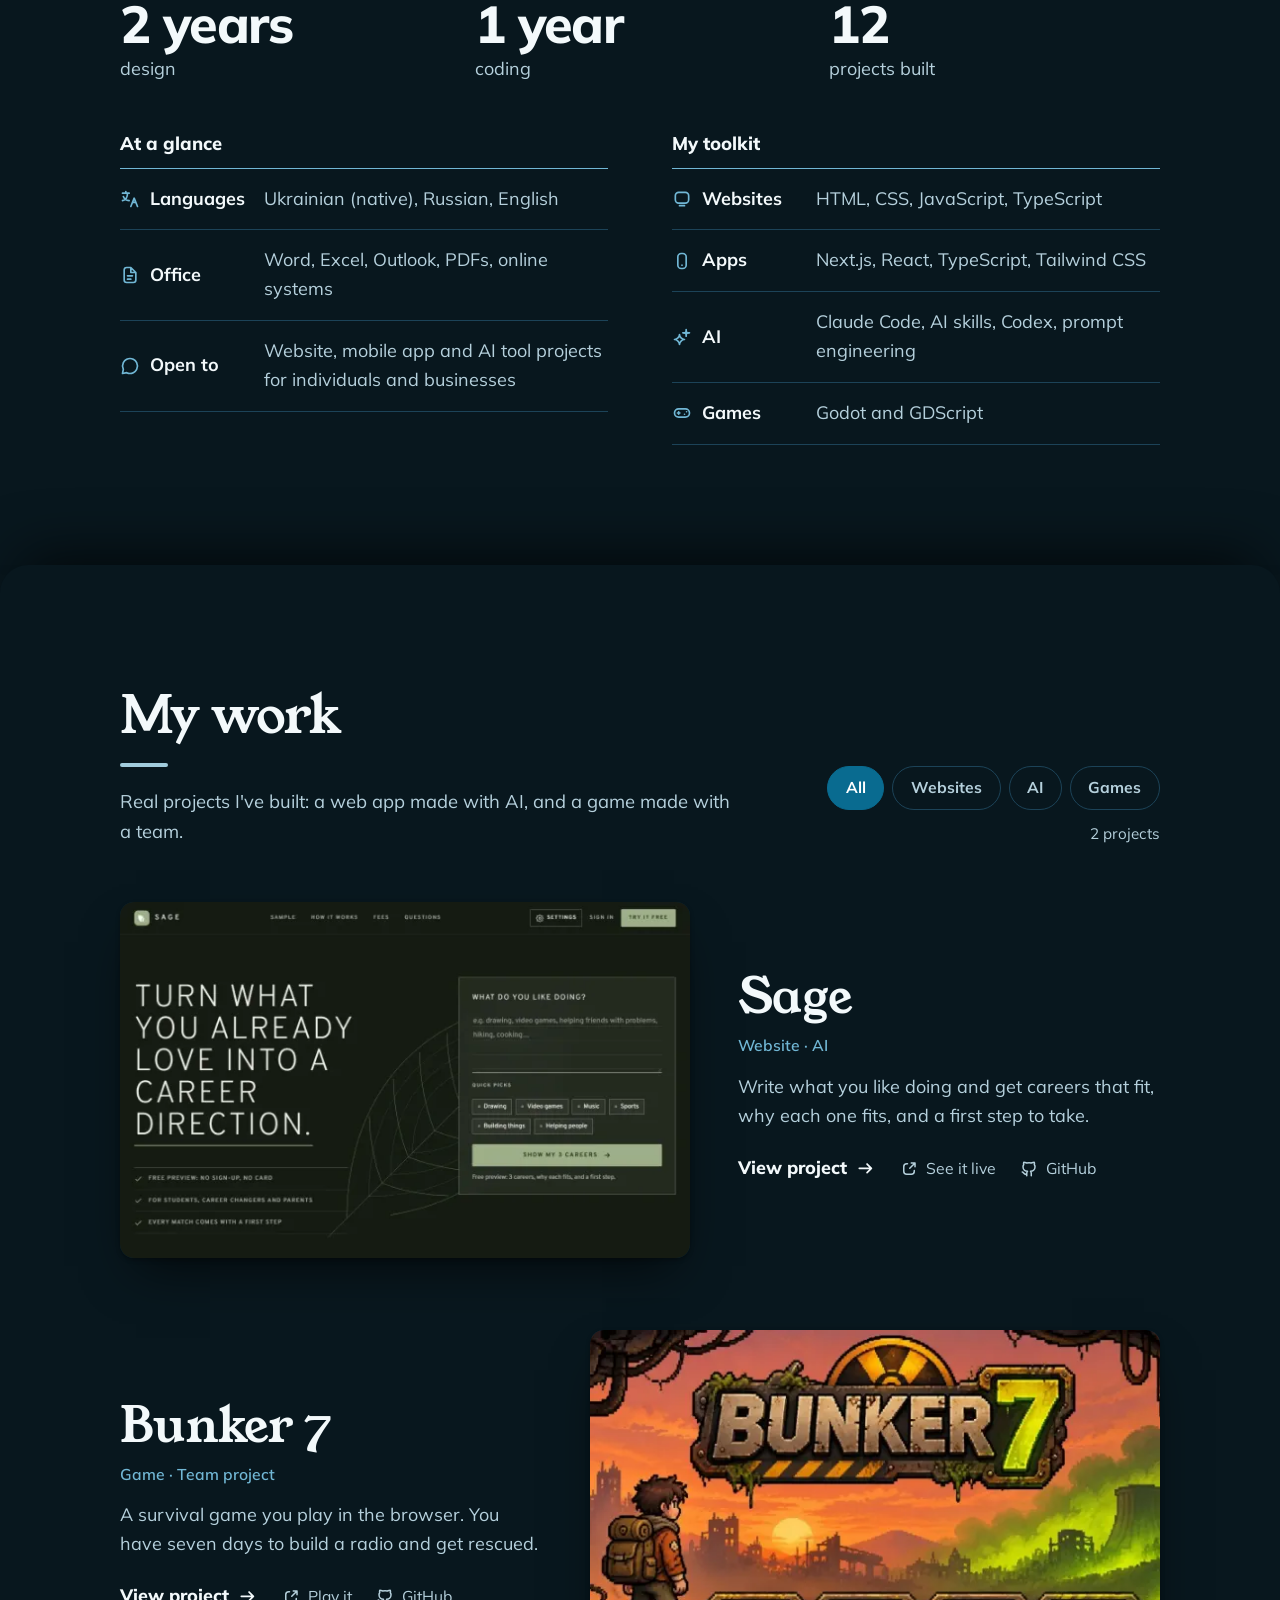
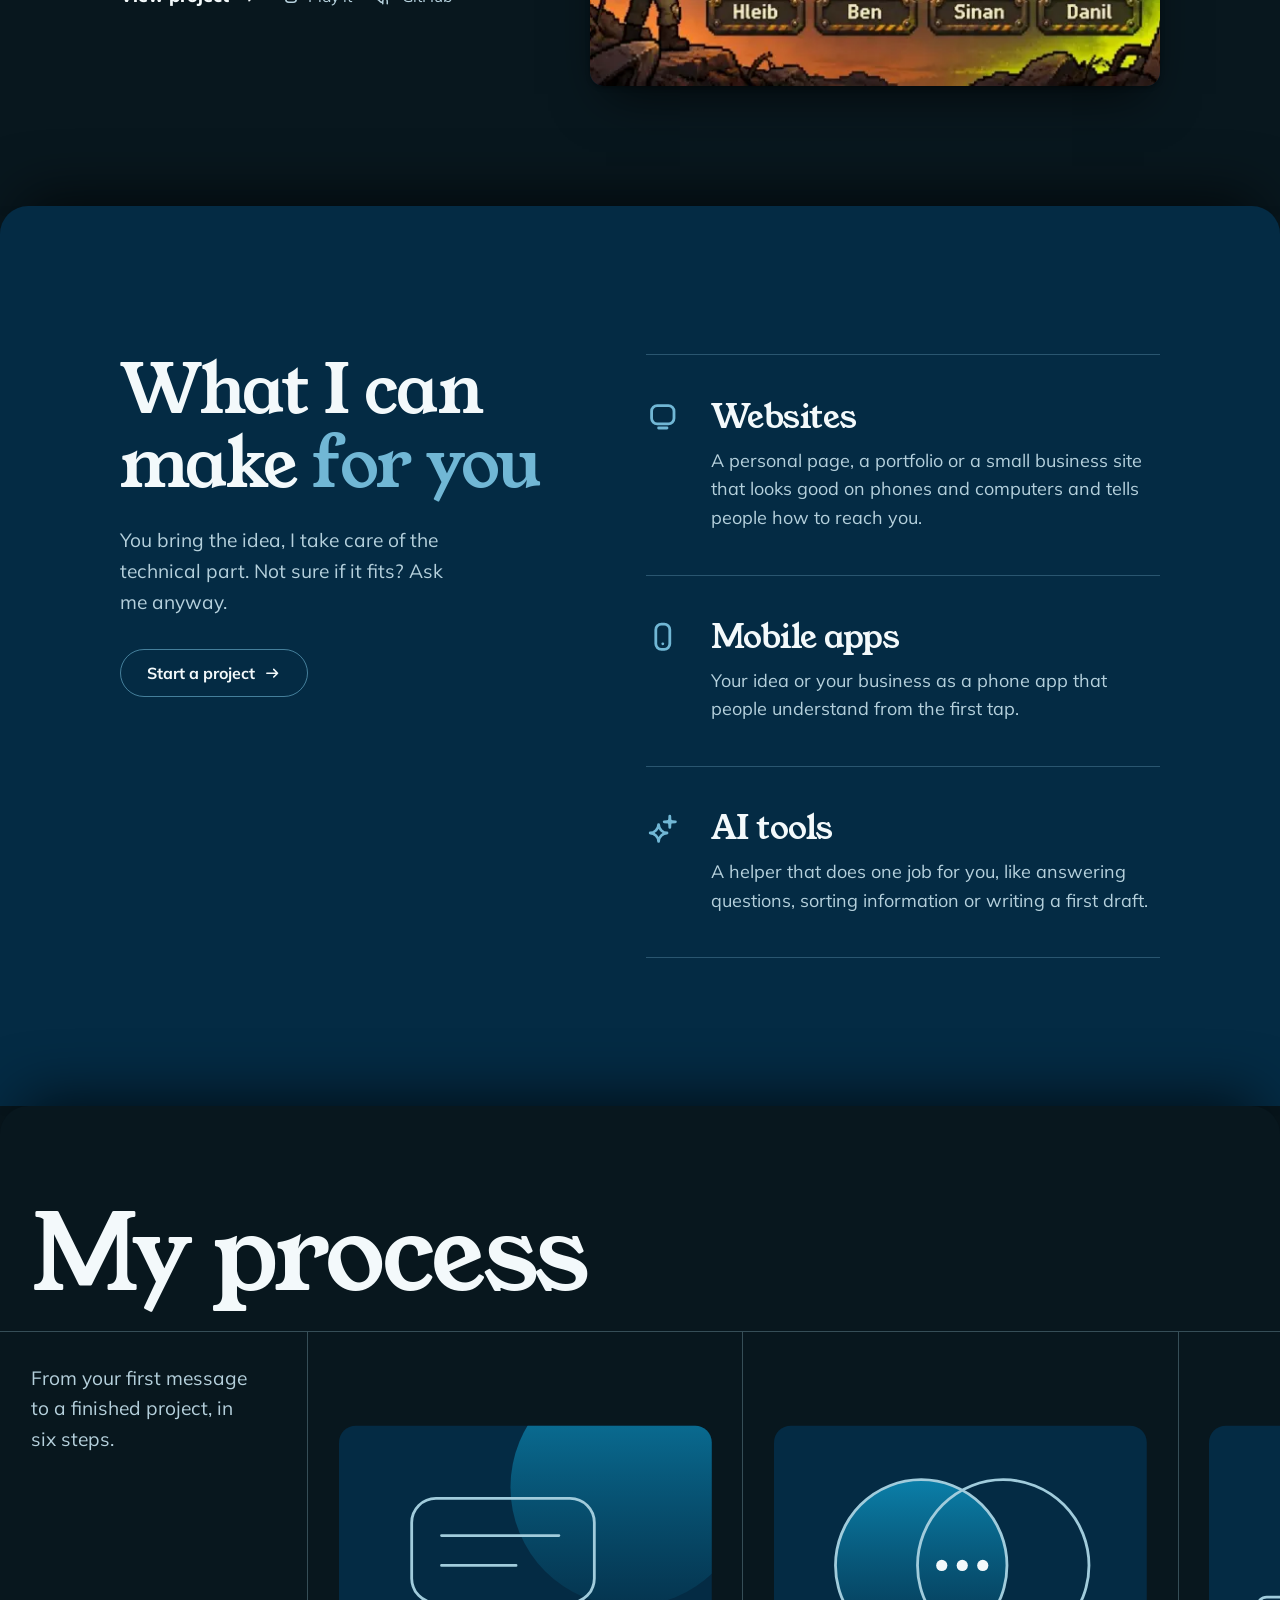
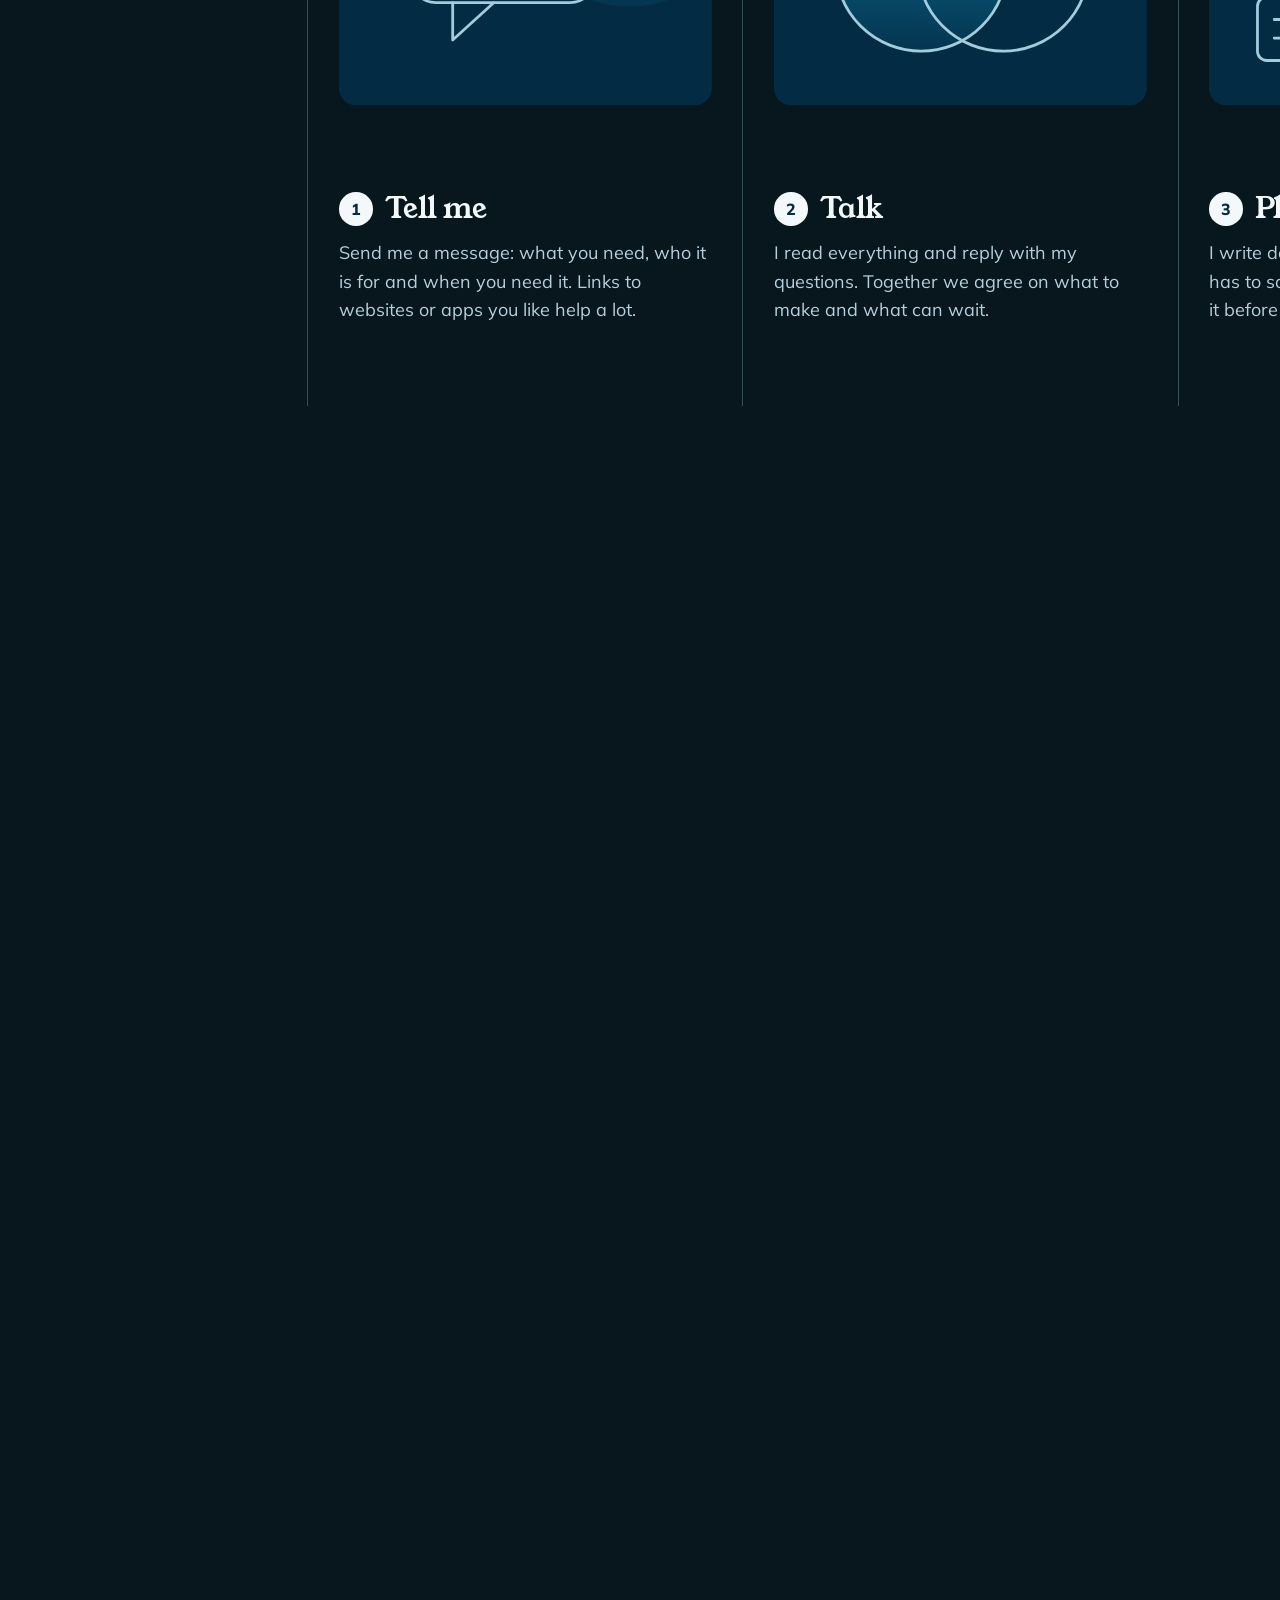
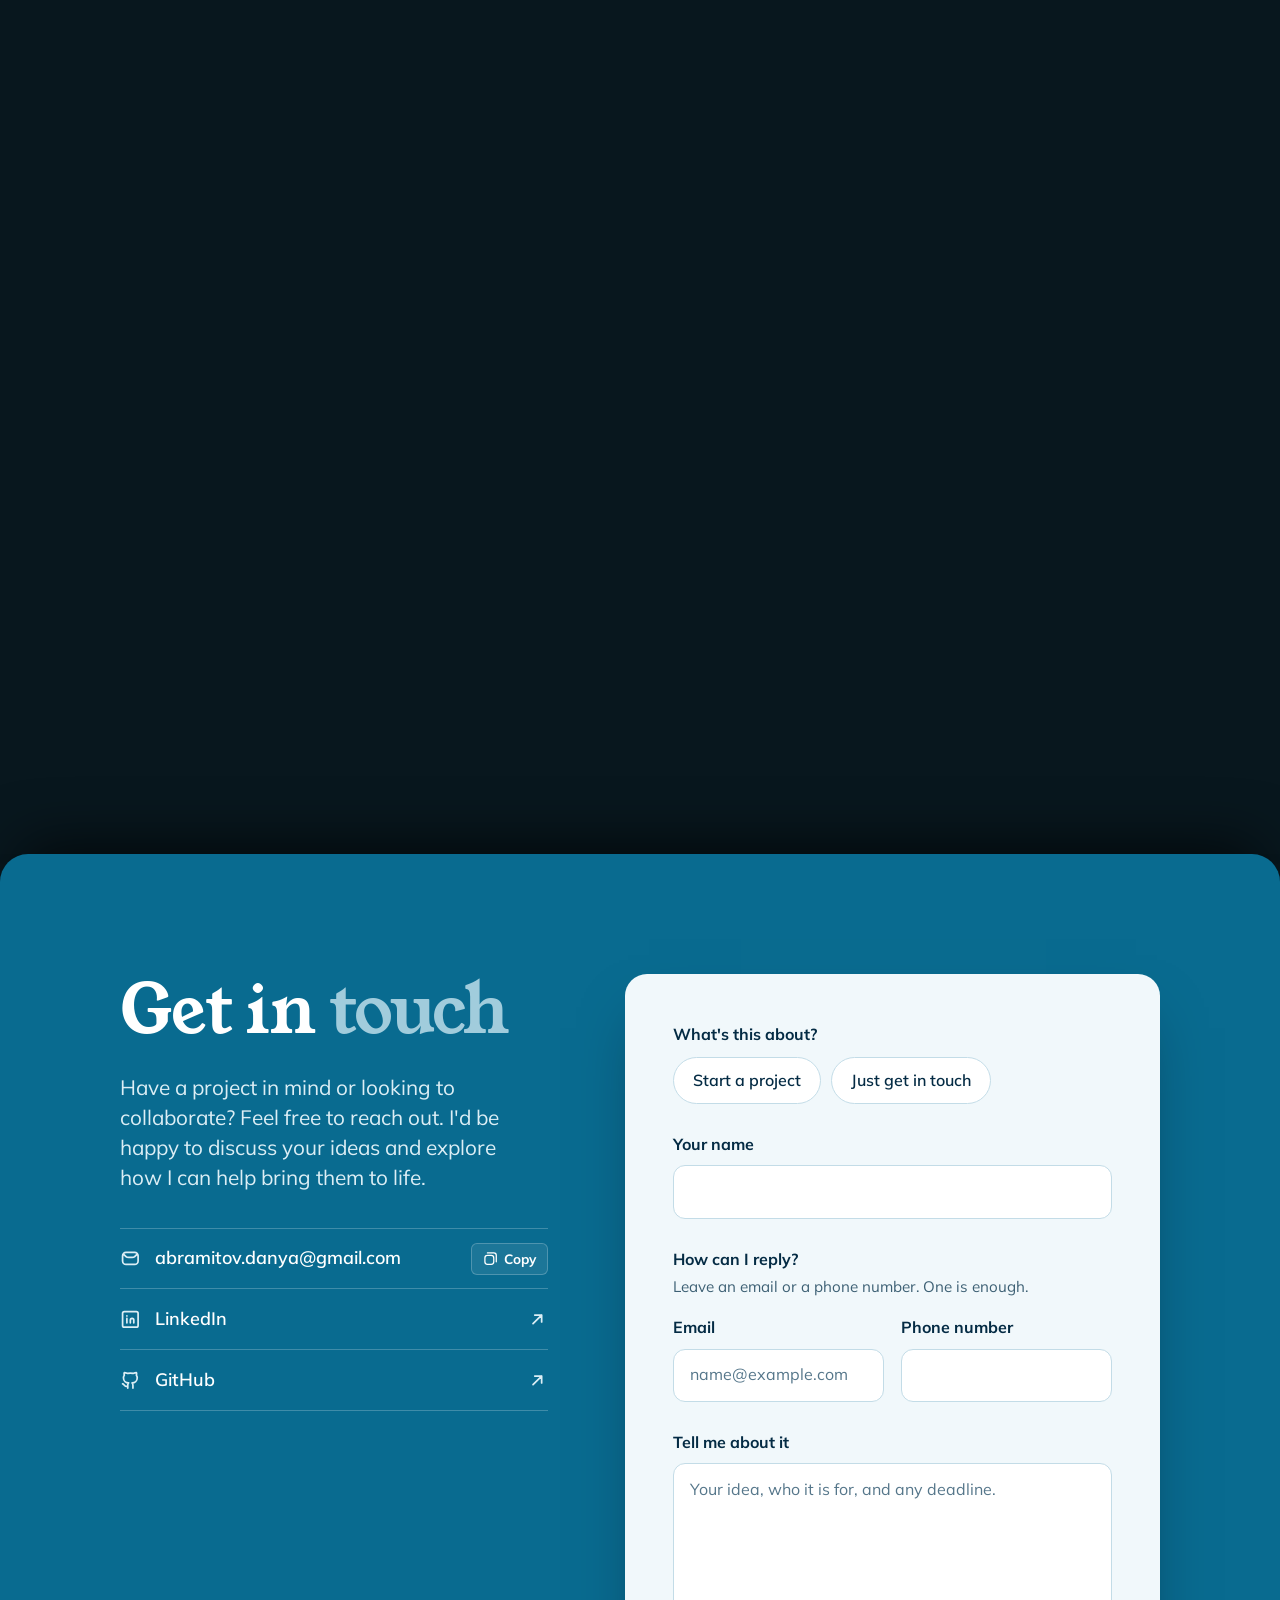
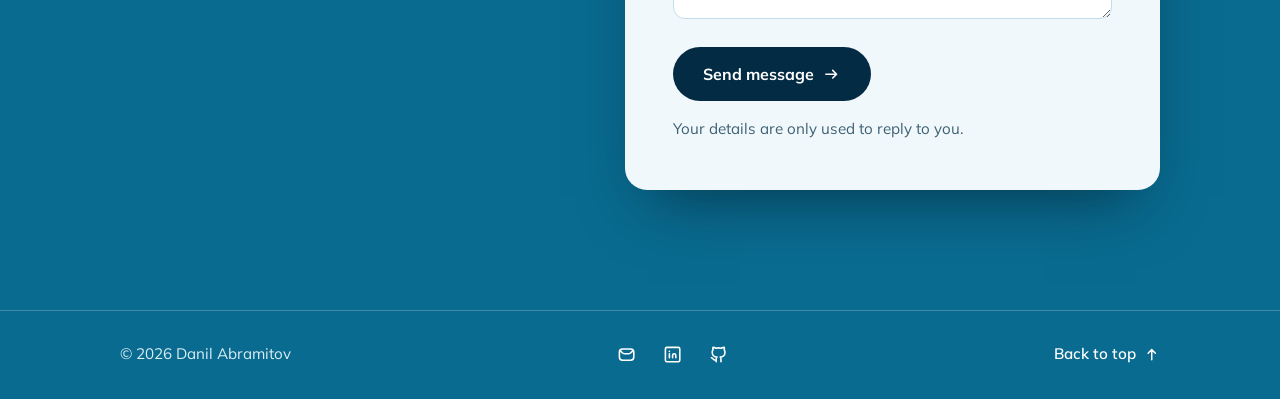
==== commit 5a833308: "New page: My process, columns slide sideways while you scroll Co-Authored-By: Claude Opus 5.5 <norep" ====
--- a/index.html
+++ b/index.html
@@ -54,12 +54,9 @@
   <svg width="0" height="0" style="position:absolute" aria-hidden="true" focusable="false">
     <defs>
       <symbol id="i-chat" viewBox="0 0 24 24"><path d="M4 16C2.74097 13.48194 2.74097 10.51806 4 8C4.86548 6.26904 6.26904 4.86548 8 4C10.51806 2.74097 13.48194 2.74097 16 4C17.73096 4.86548 19.13452 6.26904 20 8C21.25903 10.51806 21.25903 13.48194 20 16C19.13452 17.73096 17.73096 19.13452 16 20C13.48194 21.25903 10.51806 21.25903 8 20L3 21Z" stroke="currentColor" stroke-width="2" stroke-linecap="round" stroke-linejoin="round"/></symbol>
-      <symbol id="i-check" viewBox="0 0 24 24"><path d="M4 8C4 5.79086 5.79086 4 8 4H16C18.20914 4 20 5.79086 20 8V16C20 18.20914 18.20914 20 16 20H8C5.79086 20 4 18.20914 4 16ZM9 12L11 14L15 10" stroke="currentColor" stroke-width="2" stroke-linecap="round" stroke-linejoin="round"/></symbol>
       <symbol id="i-tick" viewBox="0 0 24 24"><path d="M6 12L10 16L18 8" stroke="currentColor" stroke-width="2" stroke-linecap="round" stroke-linejoin="round"/></symbol>
-      <symbol id="i-list" viewBox="0 0 24 24"><path d="M13 6H21M13 12H21M13 18H21M3 6L5 8L9 4M3 12L5 14L9 10M3 18L5 20L9 16" stroke="currentColor" stroke-width="2" stroke-linecap="round" stroke-linejoin="round"/></symbol>
       <symbol id="i-monitor" viewBox="0 0 24 24"><path d="M4 8C4 5.79086 5.79086 4 8 4H16C18.20914 4 20 5.79086 20 8V13C20 15.20914 18.20914 17 16 17H8C5.79086 17 4 15.20914 4 13ZM9 20H15" stroke="currentColor" stroke-width="2" stroke-linecap="round" stroke-linejoin="round"/></symbol>
       <symbol id="i-sparkle" viewBox="0 0 24 24"><path d="M9 9C9 12 12 15 15 15C12 15 9 18 9 21C9 18 6 15 3 15C6 15 9 12 9 9ZM17 3C17 6.75 17.25 7 21 7C17.25 7 17 7.25 17 11C17 7.25 16.75 7 13 7C16.75 7 17 6.75 17 3Z" stroke="currentColor" stroke-width="2" stroke-linecap="round" stroke-linejoin="round"/></symbol>
-      <symbol id="i-phone-check" viewBox="0 0 24 24"><path d="M7 7C7 4.79086 8.79086 3 11 3H13C15.20914 3 17 4.79086 17 7V17C17 19.20914 15.20914 21 13 21H11C8.79086 21 7 19.20914 7 17Z" stroke="currentColor" stroke-width="2" stroke-linecap="round" stroke-linejoin="round"/></symbol>
       <symbol id="i-mail" viewBox="0 0 24 24"><path d="M12 19H7C4.79086 19 3 17.20914 3 15V9C3 6.79086 4.79086 5 7 5H17C19.20914 5 21 6.79086 21 9V15C21 17.20914 19.20914 19 17 19H12M4 7L7 10C7.64029 10.64029 8.71942 11 10 11H14C15.28058 11 16.35971 10.64029 17 10L20 7" stroke="currentColor" stroke-width="2" stroke-linecap="round" stroke-linejoin="round"/></symbol>
       <symbol id="i-linkedin" viewBox="0 0 24 24"><path d="M8 11V16M8 8H8.01M12 16V13C12 11.89543 12.89543 11 14 11C15.10457 11 16 11.89543 16 13V16M3 5C3 3.89543 3.89543 3 5 3H19C20.10457 3 21 3.89543 21 5V19C21 20.10457 20.10457 21 19 21H5C3.89543 21 3 20.10457 3 19Z" stroke="currentColor" stroke-width="2" stroke-linecap="round" stroke-linejoin="round"/></symbol>
       <symbol id="i-github" viewBox="0 0 24 24"><path d="M9 21V18C9 17 9 16 10 15C7 15 4 13 4 9C4 7.7 4.5 6.7 5 6C4.6 5 4.6 4 5 3C5 3 6.5 3 9 4C11 3.5 13 3.5 15 4C17.5 3 19 3 19 3C19.4 4 19.4 5 19 6C19.5 6.7 20 7.7 20 9C20 13 17 15 14 15C15 16 15 17 15 18V21M9 19C5 20 5 16 3 16" stroke="currentColor" stroke-width="2" stroke-linecap="round" stroke-linejoin="round"/></symbol>
@@ -100,6 +97,7 @@
           <li><a href="#about">About me</a></li>
           <li><a href="#work">My work</a></li>
           <li><a href="#services">What I make</a></li>
+          <li><a href="#process">My process</a></li>
           <li class="nav-contact"><a href="#contact">Contact</a></li>
         </ul>
       </nav>
@@ -340,24 +338,6 @@
             </div>
           </li>
         </ol>
-
-        <ol class="steps" role="list" aria-label="How I build with AI">
-          <li class="step reveal">
-            <svg class="step-icon" aria-hidden="true"><use href="#i-list"/></svg>
-            <h3>Plan it</h3>
-            <p>Decide who the site is for, what it has to say, and how it should look.</p>
-          </li>
-          <li class="step reveal" data-delay="60">
-            <svg class="step-icon" aria-hidden="true"><use href="#i-sparkle"/></svg>
-            <h3>Build it with AI</h3>
-            <p>Describe each part clearly to the AI, then review what it makes and ask for changes.</p>
-          </li>
-          <li class="step reveal" data-delay="120">
-            <svg class="step-icon" aria-hidden="true"><use href="#i-phone-check"/></svg>
-            <h3>Check and improve</h3>
-            <p>Test it on a computer and a phone, and fix anything that looks or works wrong.</p>
-          </li>
-        </ol>
       </div>
     </section>
 
@@ -396,7 +376,69 @@
       </div>
     </section>
 
-    <!-- 5. CONTACT -->
+    <!-- 5. MY PROCESS: on computers the page holds still while the columns slide
+         sideways (main.js + .process in the CSS); on phones you swipe them -->
+    <section class="screen process" id="process" aria-labelledby="process-title">
+      <svg width="0" height="0" style="position:absolute" aria-hidden="true" focusable="false"><linearGradient id="p-fill" x1="0" y1="0" x2="0" y2="1"><stop stop-color="#0b7fa9"/><stop offset="1" stop-color="#096b90" stop-opacity="0.15"/></linearGradient><clipPath id="p-clip"><rect width="400" height="300" rx="18"/></clipPath></svg>
+      <div class="process-pin">
+        <h2 id="process-title" class="process-title">My process</h2>
+        <div class="process-scroll" role="region" aria-labelledby="process-title" tabindex="0">
+          <div class="process-track">
+            <p class="process-lead">From your first message to a finished project, in six steps.</p>
+            <ol class="process-steps" role="list">
+              <li class="process-step">
+                <svg class="process-art" viewBox="0 0 400 300" aria-hidden="true" focusable="false"><rect width="400" height="300" rx="18" fill="#042b44"/><circle cx="312" cy="66" r="128" fill="url(#p-fill)" clip-path="url(#p-clip)"/><g class="pl"><rect x="78" y="78" width="196" height="112" rx="26"/><path d="M122 190V230L166 190M110 118H236M110 150H190"/></g></svg>
+                <div class="process-info">
+                  <h3><span class="process-num" aria-hidden="true">1</span>Tell me</h3>
+                  <p>Send me a message: what you need, who it is for and when you need it. Links to websites or apps you like help a lot.</p>
+                </div>
+              </li>
+              <li class="process-step">
+                <svg class="process-art" viewBox="0 0 400 300" aria-hidden="true" focusable="false"><rect width="400" height="300" rx="18" fill="#042b44"/><circle cx="158" cy="150" r="92" fill="url(#p-fill)"/><g class="pl"><circle cx="158" cy="150" r="92"/><circle cx="246" cy="150" r="92"/></g><g class="pd"><circle cx="180" cy="150" r="6"/><circle cx="202" cy="150" r="6"/><circle cx="224" cy="150" r="6"/></g></svg>
+                <div class="process-info">
+                  <h3><span class="process-num" aria-hidden="true">2</span>Talk</h3>
+                  <p>I read everything and reply with my questions. Together we agree on what to make and what can wait.</p>
+                </div>
+              </li>
+              <li class="process-step">
+                <svg class="process-art" viewBox="0 0 400 300" aria-hidden="true" focusable="false"><rect width="400" height="300" rx="18" fill="#042b44"/><rect x="152" y="44" width="96" height="56" rx="10" fill="url(#p-fill)"/><g class="pl"><rect x="152" y="44" width="96" height="56" rx="10"/><path d="M200 100V142M96 184V142H304V184M200 142V184"/><rect x="52" y="184" width="88" height="68" rx="10"/><rect x="156" y="184" width="88" height="68" rx="10"/><rect x="260" y="184" width="88" height="68" rx="10"/><path d="M70 208H122M70 228H104M174 208H226M174 228H208M278 208H330M278 228H312"/></g></svg>
+                <div class="process-info">
+                  <h3><span class="process-num" aria-hidden="true">3</span>Plan</h3>
+                  <p>I write down every page or screen, what it has to say and what comes first. You check it before I start.</p>
+                </div>
+              </li>
+              <li class="process-step">
+                <svg class="process-art" viewBox="0 0 400 300" aria-hidden="true" focusable="false"><rect width="400" height="300" rx="18" fill="#042b44"/><g stroke="#a1ccdc" stroke-width="2"><circle cx="80" cy="92" r="34" fill="#08171e"/><circle cx="140" cy="92" r="34" fill="#042b44"/><circle cx="200" cy="92" r="34" fill="#096b90"/><circle cx="260" cy="92" r="34" fill="#71b7d5"/><circle cx="320" cy="92" r="34" fill="#a1ccdc"/></g><g class="pl"><path d="M56 226C136 126 244 306 344 196"/><path d="M56 226L136 160M344 196L262 262" stroke-dasharray="4 7"/></g><g class="pd"><rect x="49" y="219" width="14" height="14"/><rect x="337" y="189" width="14" height="14"/><circle cx="136" cy="160" r="6"/><circle cx="262" cy="262" r="6"/></g></svg>
+                <div class="process-info">
+                  <h3><span class="process-num" aria-hidden="true">4</span>Design</h3>
+                  <p>I choose the colours, fonts and layout, and show you the look. We change it until it feels right.</p>
+                </div>
+              </li>
+              <li class="process-step">
+                <svg class="process-art" viewBox="0 0 400 300" aria-hidden="true" focusable="false"><rect width="400" height="300" rx="18" fill="#042b44"/><circle cx="200" cy="150" r="112" fill="url(#p-fill)"/><g class="pl"><path d="M132 88L70 150L132 212M268 88L330 150L268 212M228 66L172 234" stroke-width="9"/></g></svg>
+                <div class="process-info">
+                  <h3><span class="process-num" aria-hidden="true">5</span>Build</h3>
+                  <p>I build it with code and AI tools, review every part, and show you how it is going along the way.</p>
+                </div>
+              </li>
+              <li class="process-step">
+                <svg class="process-art" viewBox="0 0 400 300" aria-hidden="true" focusable="false"><rect width="400" height="300" rx="18" fill="#042b44"/><circle cx="168" cy="150" r="104" fill="url(#p-fill)"/><g class="pl"><rect x="66" y="68" width="216" height="142" rx="14"/><path d="M38 230H278"/><path d="M134 138L162 166L214 112" stroke-width="7"/></g><rect x="276" y="116" width="76" height="130" rx="16" fill="#042b44"/><g class="pl"><rect x="276" y="116" width="76" height="130" rx="16"/><path d="M304 228H324"/></g></svg>
+                <div class="process-info">
+                  <h3><span class="process-num" aria-hidden="true">6</span>Check and launch</h3>
+                  <p>I test it on a computer and a phone, fix what looks or works wrong, and put it online when you say it is ready.</p>
+                </div>
+              </li>
+            </ol>
+            <div class="process-end">
+              <p>Have something in mind?</p>
+              <a class="btn btn-outline" href="#contact" data-topic="Project">Start a project <svg class="icon" aria-hidden="true"><use href="#i-arrow-right"/></svg></a>
+            </div>
+          </div>
+        </div>
+      </div>
+    </section>
+
+    <!-- 6. CONTACT -->
     <section class="screen contact" id="contact" aria-labelledby="contact-title">
       <div class="container contact-grid">
         <div class="contact-intro reveal">
--- a/css/styles.css
+++ b/css/styles.css
@@ -720,22 +720,6 @@
 
 /* What I can do */
 .services { background: var(--tint); }
-.step-icon {
-  width: 3rem; height: 3rem;
-  padding: 0.7rem;
-  border-radius: 8px;
-  background: var(--surface);
-  color: var(--accent);
-  fill: none;
-  stroke: currentColor;
-  stroke-width: 1.8;
-  stroke-linecap: round;
-  stroke-linejoin: round;
-  box-shadow: var(--shadow-soft);
-  transition: transform 0.3s var(--ease-out), background-color 0.3s, color 0.3s;
-}
-.step:hover .step-icon { transform: translateY(-2px) rotate(-6deg); background: var(--accent-strong); color: var(--on-accent); }
-
 /* My work: cards */
 .work-head {
   display: flex;
@@ -934,28 +918,6 @@
 .case-next:hover .icon { transform: translateX(6px); }
 .case-next:focus-visible { outline: 3px solid var(--leaf); outline-offset: -5px; }
 
-.steps {
-  display: grid;
-  grid-template-columns: repeat(3, minmax(0, 1fr));
-  gap: clamp(1.5rem, 4vw, 3rem);
-  margin-top: clamp(3rem, 7vw, 5rem);
-  padding-top: clamp(2rem, 4vw, 3rem);
-  border-top: 1px solid var(--line);
-  counter-reset: step;
-}
-.step { counter-increment: step; }
-.step h3 {
-  margin-top: 1.1rem;
-  font-size: 1.2rem;
-  font-weight: 800;
-  letter-spacing: -0.015em;
-}
-.step h3::before {
-  content: counter(step) ". ";
-  color: var(--accent);
-}
-.step p { margin-top: 0.4rem; color: var(--text-muted); }
-
 /* Contact: the closing band */
 .contact {
   background: var(--band);
@@ -1182,6 +1144,108 @@
   letter-spacing: -0.015em;
 }
 .service p { margin-top: 0.6rem; max-width: 44ch; color: var(--text-muted); }
+
+/* My process: a huge title over ruled columns */
+.process { --rule: rgba(161, 204, 220, 0.3); background-color: var(--bg); }
+.pin-on .process.screen { justify-content: flex-start; }
+.process-title {
+  padding-inline: var(--gutter);
+  font-size: clamp(3rem, 14vw, 5rem);
+  line-height: 1;
+  letter-spacing: -0.03em;
+  color: var(--text);
+}
+.process-scroll {
+  margin-top: 1.5rem;
+  overflow-x: auto;
+  border-block: 1px solid var(--rule);
+  scroll-snap-type: x proximity;
+  overscroll-behavior-x: contain;
+  scrollbar-width: thin;
+}
+.process-scroll:focus-visible { outline-offset: -3px; }
+.process-track { display: flex; width: max-content; }
+.process-steps { display: flex; margin: 0; padding: 0; list-style: none; }
+.process-lead,
+.process-step,
+.process-end { flex: none; padding: 1.75rem var(--gutter); }
+.process-step, .process-end { border-left: 1px solid var(--rule); }
+.process-lead {
+  display: none;
+  font-size: 1.2rem;
+  color: var(--text-muted);
+}
+.process-step {
+  display: flex;
+  flex-direction: column;
+  gap: 1.5rem;
+  width: min(78vw, 24rem);
+  scroll-snap-align: start;
+}
+.process-step:first-child { border-left: 0; }
+.process-art { display: block; width: 100%; height: auto; }
+.process-art .pl { fill: none; stroke: var(--leaf); stroke-width: 3; stroke-linecap: round; stroke-linejoin: round; }
+.process-art .pd { fill: var(--text); }
+.process-info h3 {
+  display: flex;
+  align-items: center;
+  gap: 0.75rem;
+  font-family: var(--font-serif);
+  font-weight: 400;
+  font-size: clamp(1.5rem, 2.3vw, 2.1rem);
+  letter-spacing: -0.015em;
+}
+.process-num {
+  flex: none;
+  display: grid;
+  place-items: center;
+  width: 2.1rem; height: 2.1rem;
+  border-radius: 50%;
+  background: var(--text);
+  color: var(--ink);
+  font: 800 1rem/1 var(--font-display);
+  letter-spacing: 0;
+}
+.process-info p { margin-top: 0.75rem; max-width: 40ch; color: var(--text-muted); }
+.process-end {
+  display: flex;
+  flex-direction: column;
+  align-items: flex-start;
+  justify-content: center;
+  gap: 1.25rem;
+  width: min(78vw, 22rem);
+}
+.process-end p { font-family: var(--font-serif); font-size: clamp(1.6rem, 2.6vw, 2.3rem); line-height: 1.2; }
+
+/* Computers: 24 + 6 x 34 + 32 = 260 of the screen width, so it slides by 160 */
+.pin-on .process { --slide: 160vw; height: calc(100vh + var(--slide)); padding-block: 0 !important; }
+.pin-on .process.stack { transform-origin: 50% calc(100% - 70vh); }
+.pin-on .process-pin {
+  position: sticky;
+  top: 0;
+  display: flex;
+  flex-direction: column;
+  height: 100vh;
+  padding-top: 6rem;
+  overflow: hidden; /* for browsers without clip */
+  overflow: clip;
+}
+.pin-on .process-title { font-size: min(8.2vw, 15vh); padding-left: clamp(1rem, 2.4vw, 3rem); }
+.pin-on .process-scroll { flex: 1; min-height: 0; margin-top: 1.5rem; overflow: visible; border-bottom: 0; }
+.pin-on .process-track {
+  height: 100%;
+  transform: translate3d(calc(var(--process-p, 0) * var(--slide) * -1), 0, 0);
+  will-change: transform;
+}
+.pin-on .process-steps { height: 100%; }
+.pin-on .process-lead,
+.pin-on .process-step,
+.pin-on .process-end { padding: clamp(1.25rem, 3.4vh, 2.5rem) clamp(1rem, 2.4vw, 3rem); }
+.pin-on .process-lead { display: block; width: 24vw; }
+.pin-on .process-step { width: 34vw; height: 100%; border-left: 1px solid var(--rule); }
+.pin-on .process-end { width: 32vw; }
+.pin-on .process-art { flex: 1; min-height: 0; }
+.pin-on .process-info { flex: none; min-height: 11.5rem; }
 
 /* Contact: intro and links on the blue band, form on a light card */
 .contact-grid {
@@ -1437,7 +1501,7 @@
 /* Page stack: each full-screen page sticks once fully read, then the
    next page slides up over it like a card while it shrinks and dims.
    JS adds .stack and sets --stick (sticky offset) and --cover (0..1). */
-.hero, .about, .projects { background-color: var(--bg); }
+.hero, .about, .projects, .process { background-color: var(--bg); }
 .screen:focus { outline: none; }
 .stack {
   position: sticky;
@@ -1480,10 +1544,6 @@
   .project.is-flipped .project-pic { order: 0; }
   .case-page { grid-template-columns: 1fr; }
   .case-media { position: relative; top: auto; }
-  .steps { grid-template-columns: 1fr; }
-  .step { display: grid; grid-template-columns: auto minmax(0, 1fr); column-gap: 1.25rem; }
-  .step-icon { grid-row: span 2; }
-  .step h3 { margin-top: 0.2rem; }
 }
 
 @media (max-width: 759px) {
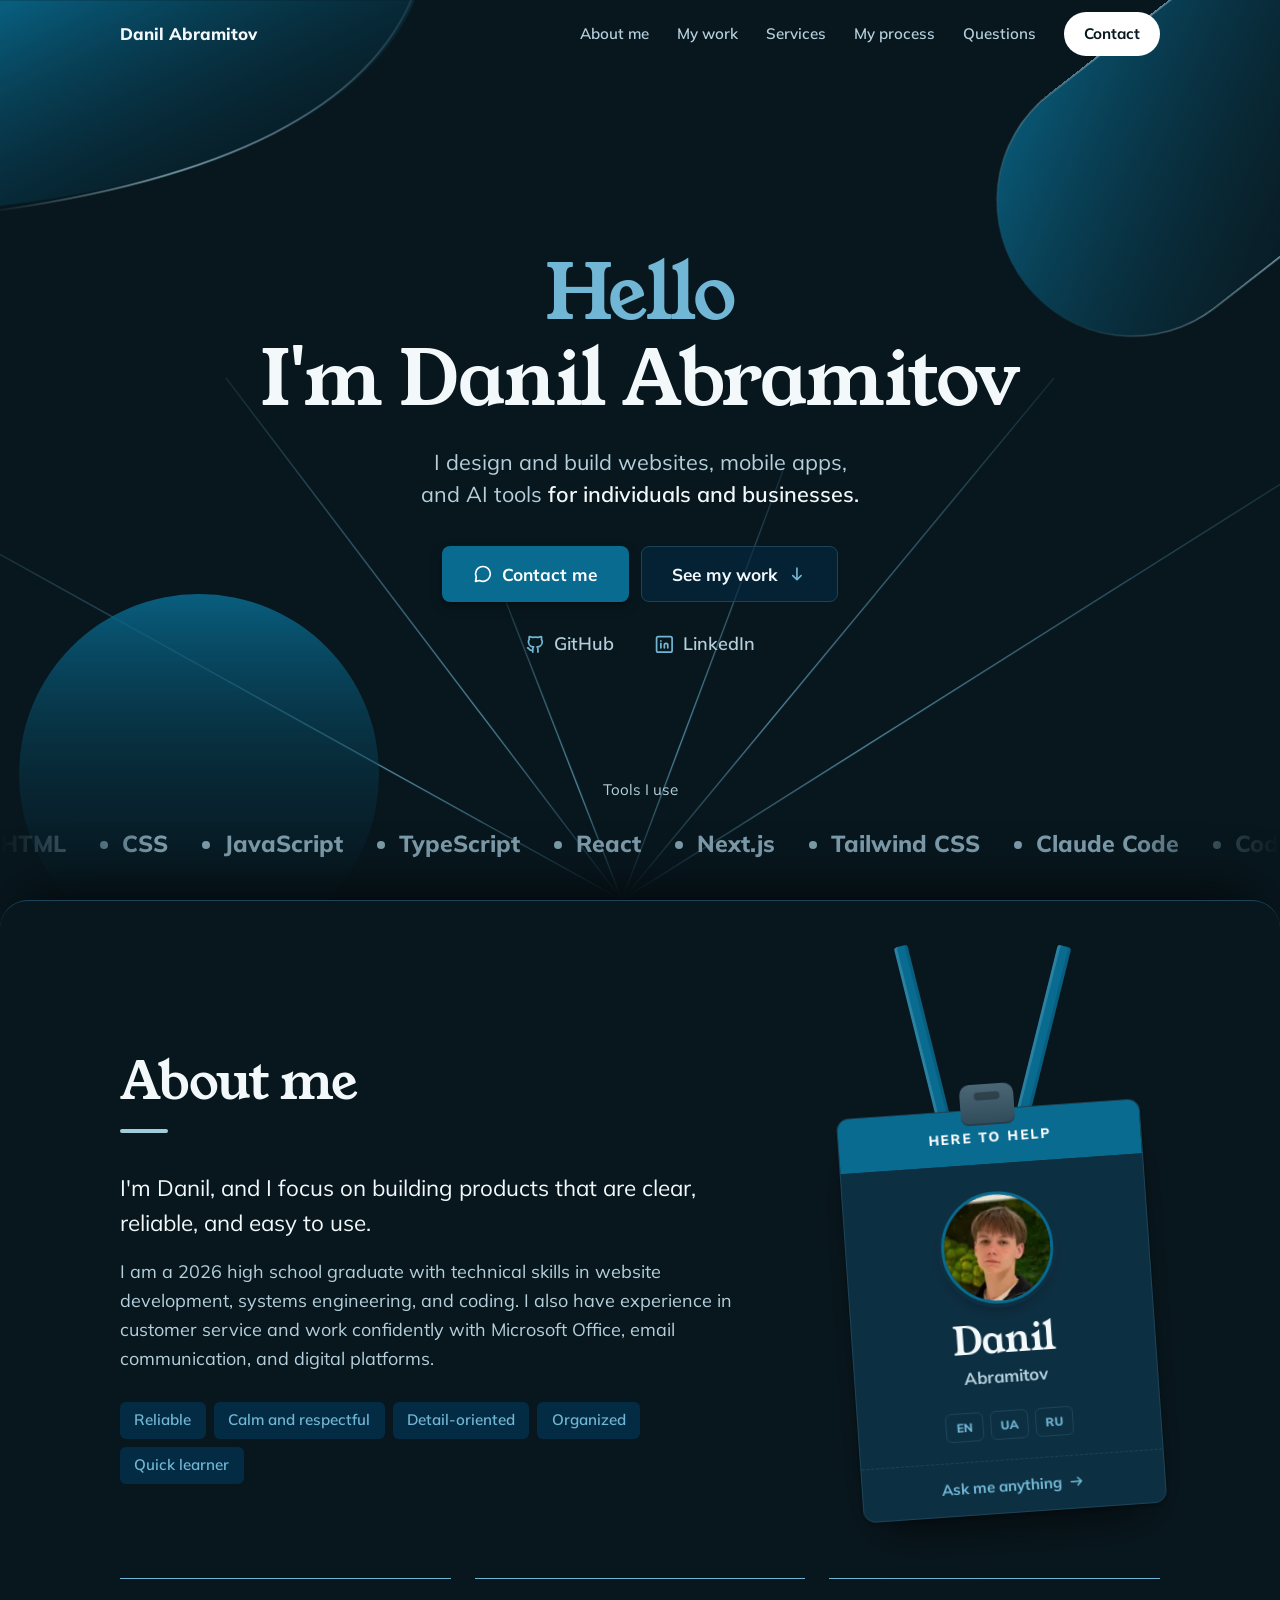
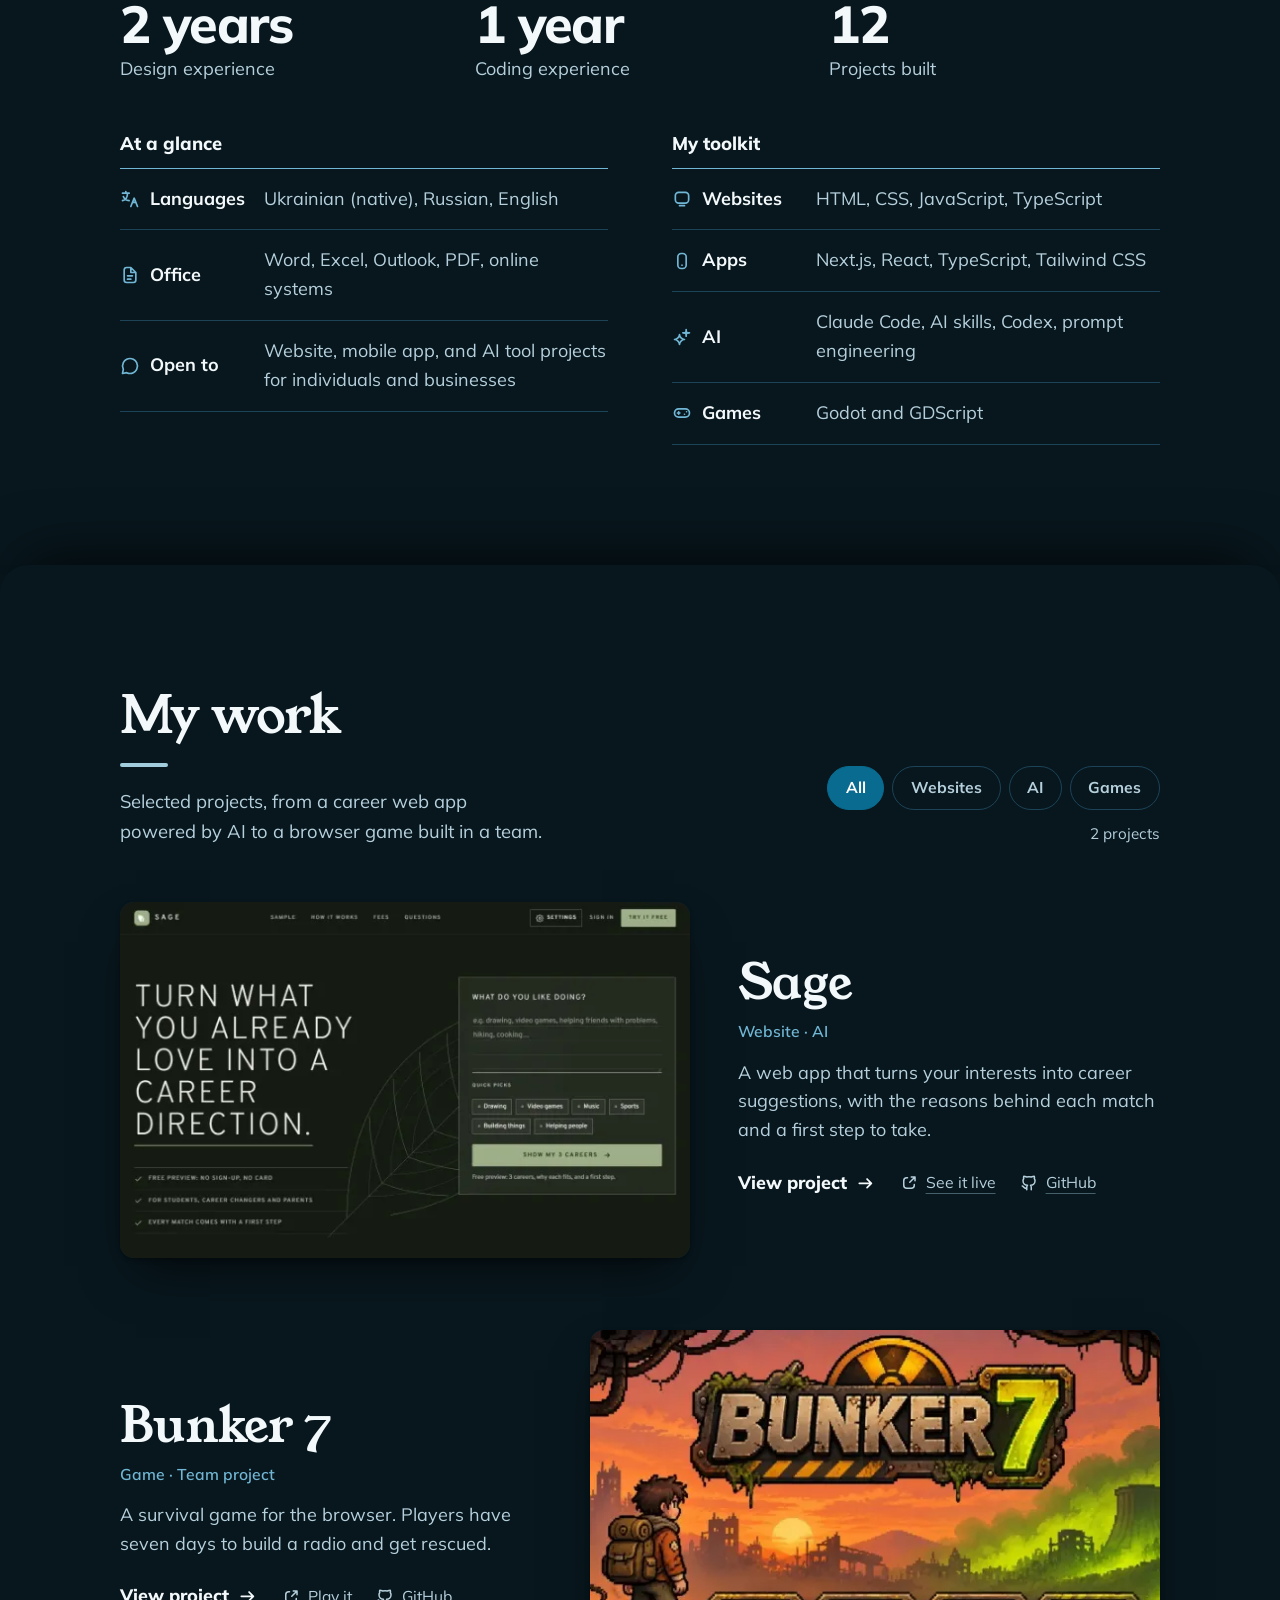
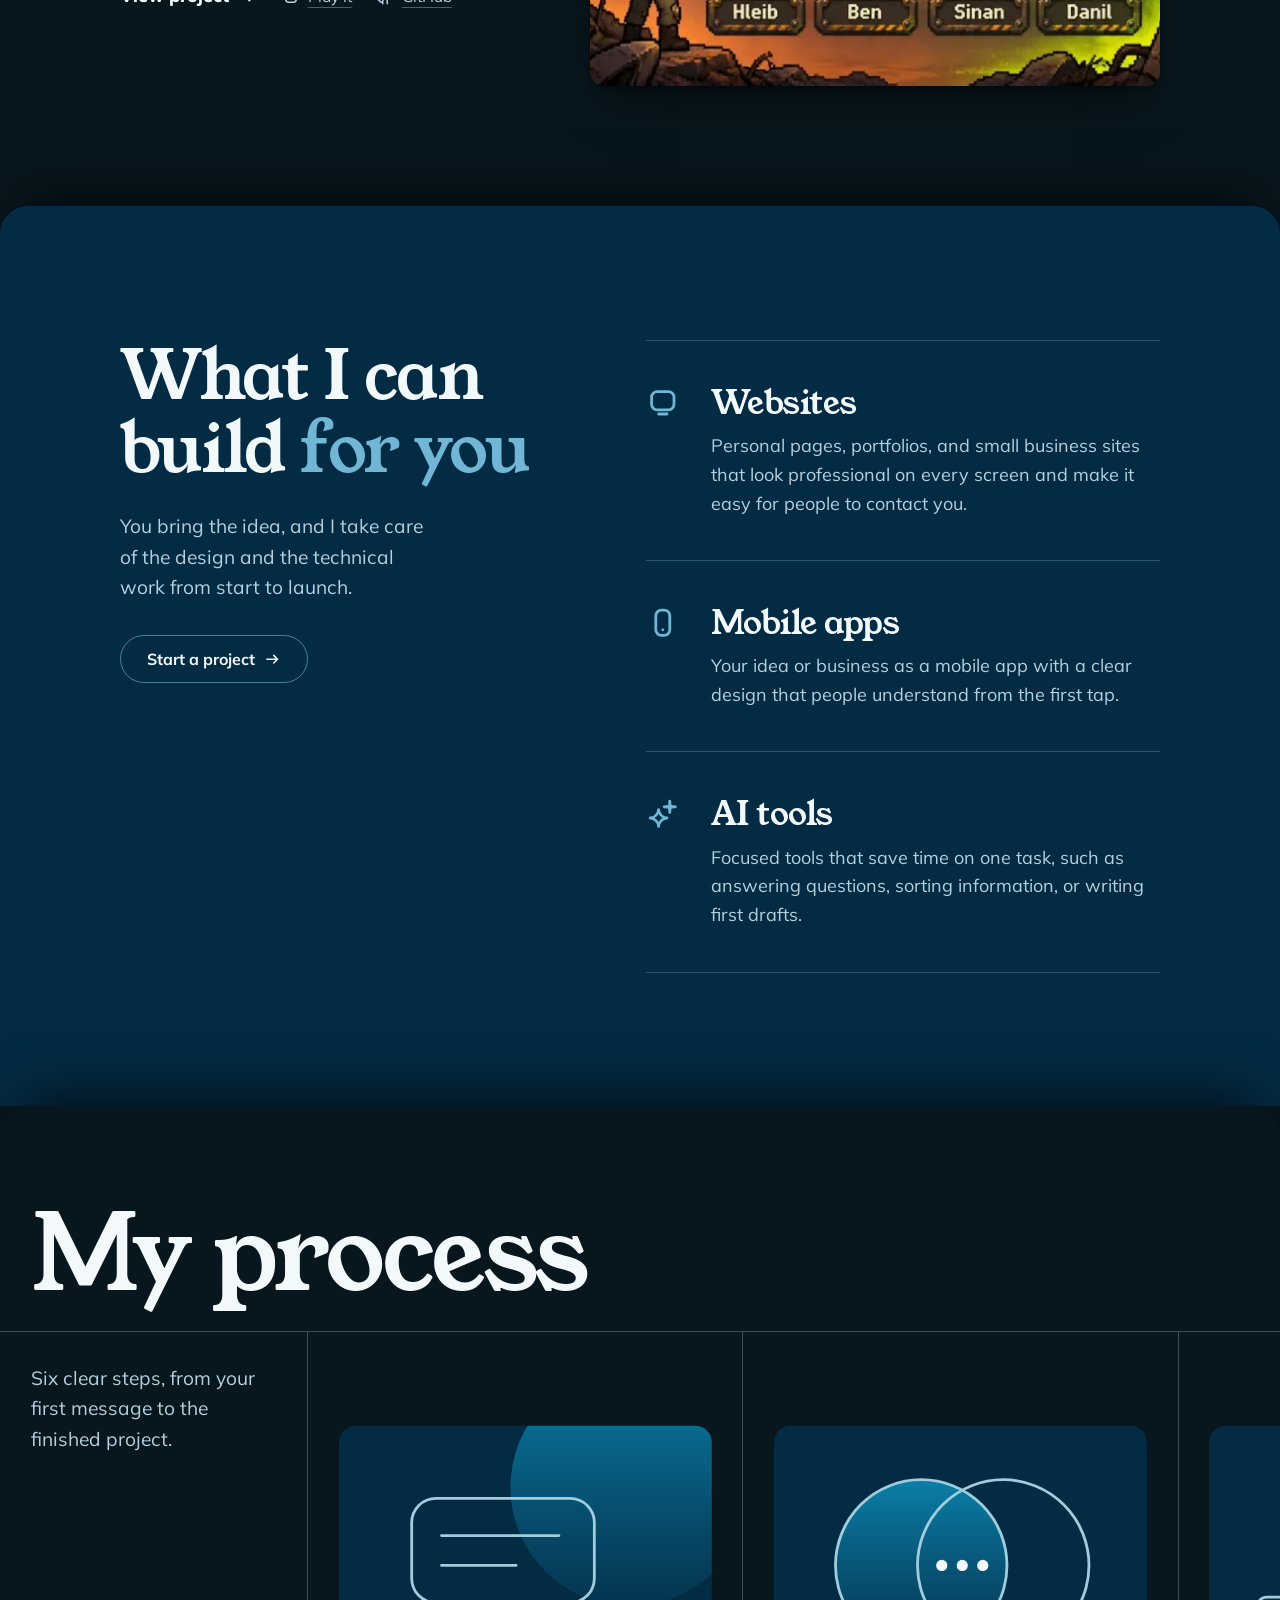
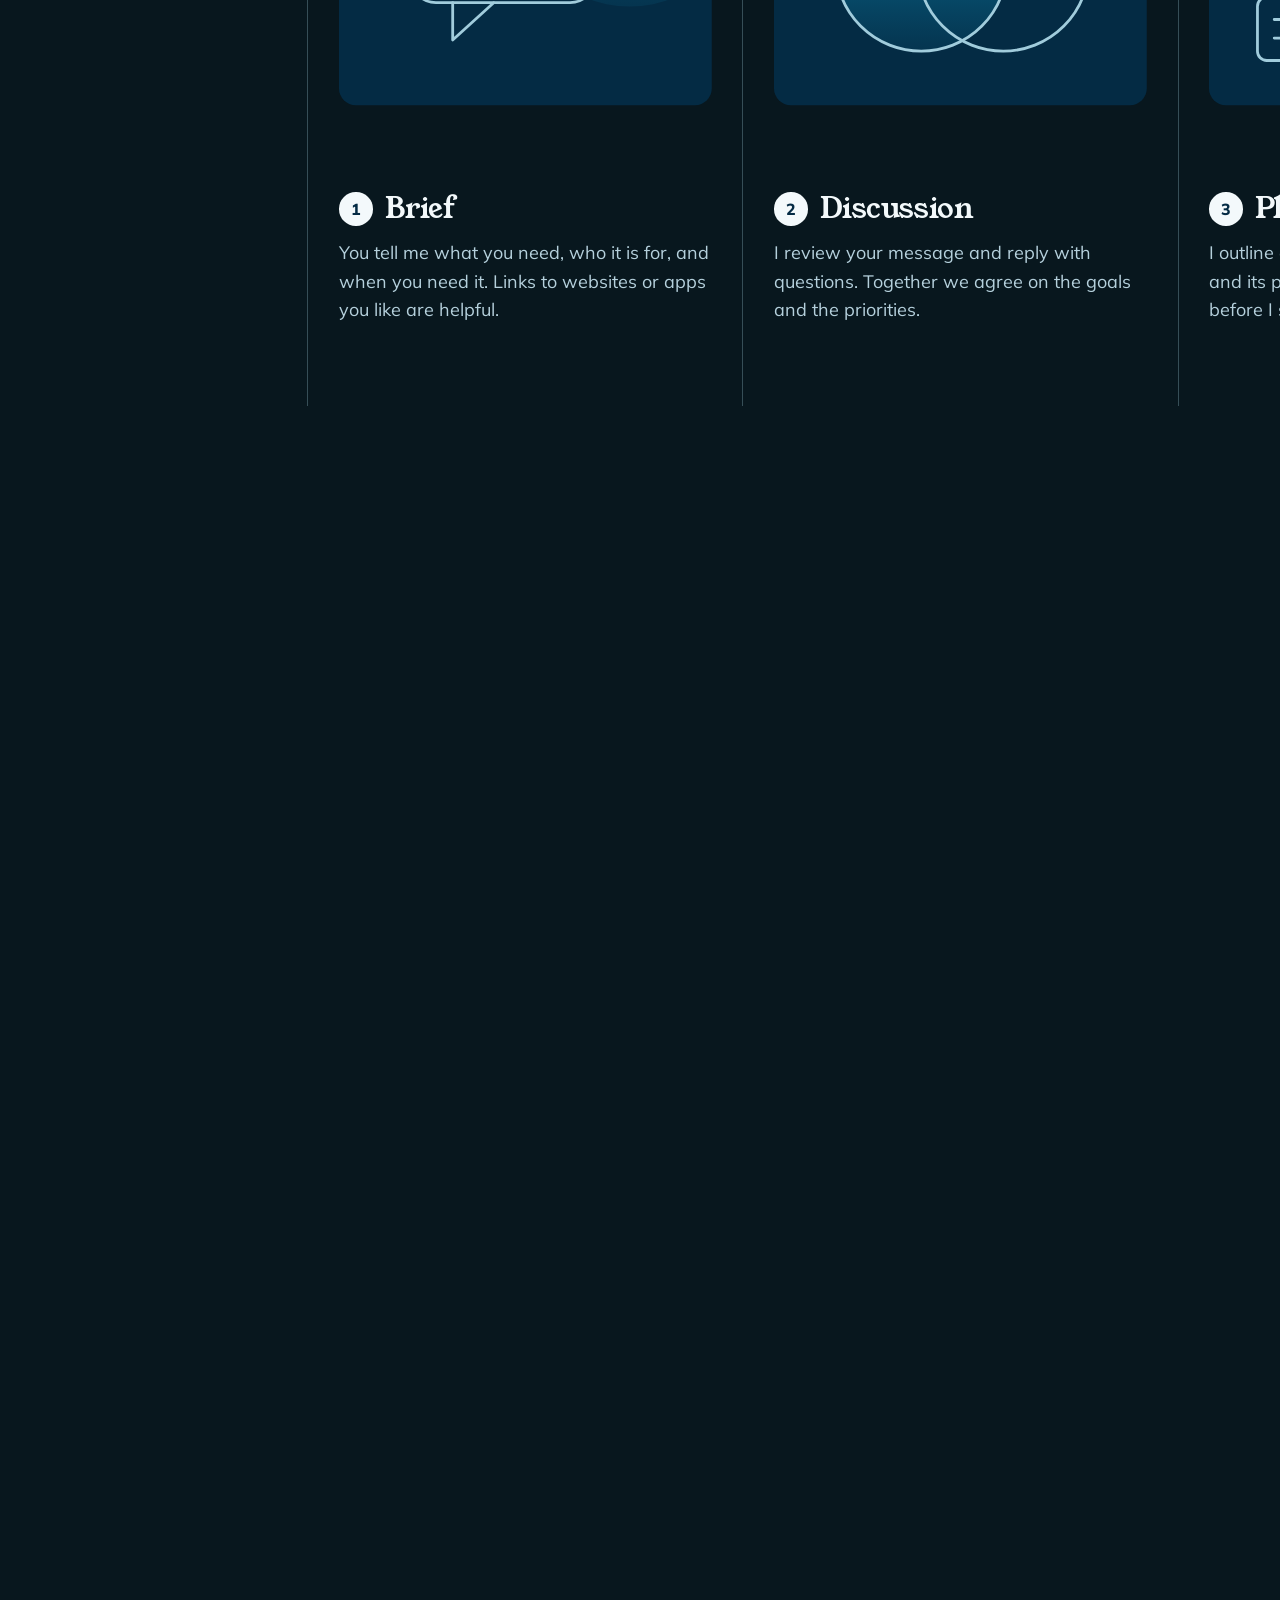
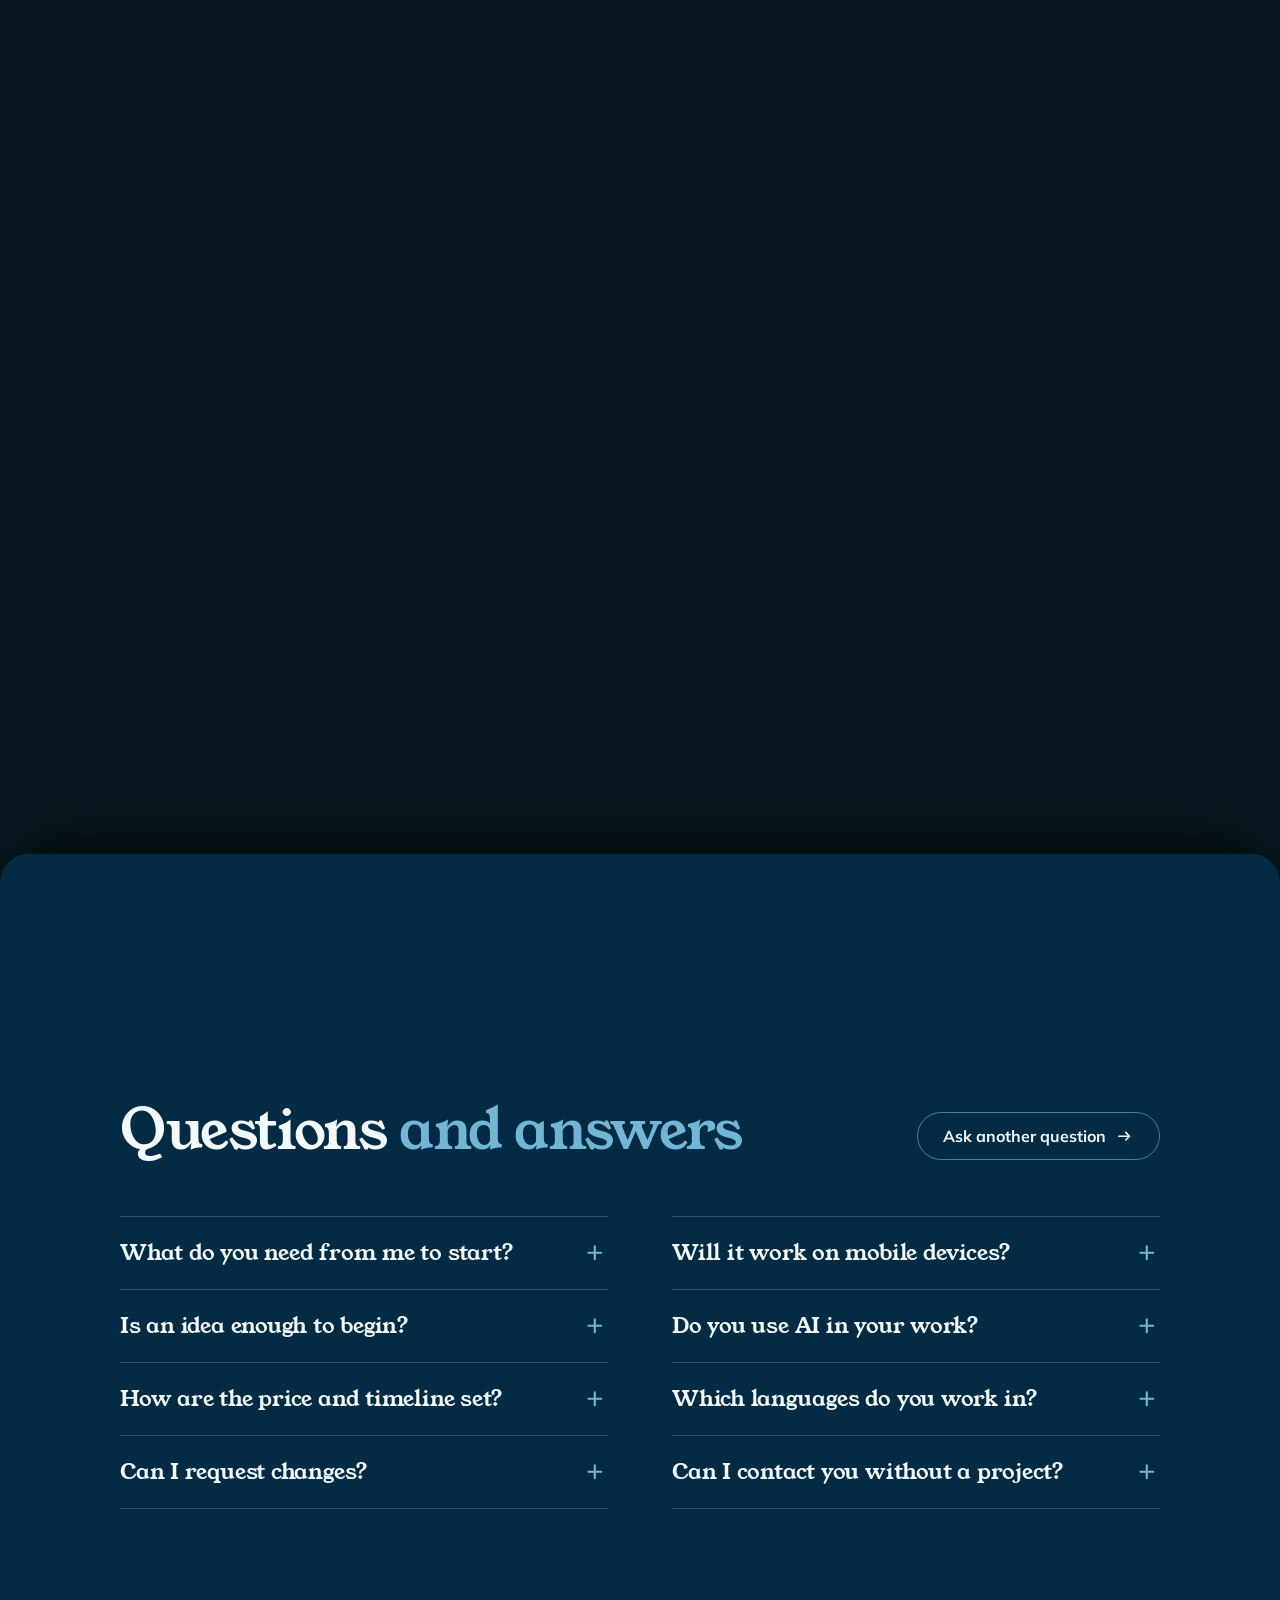
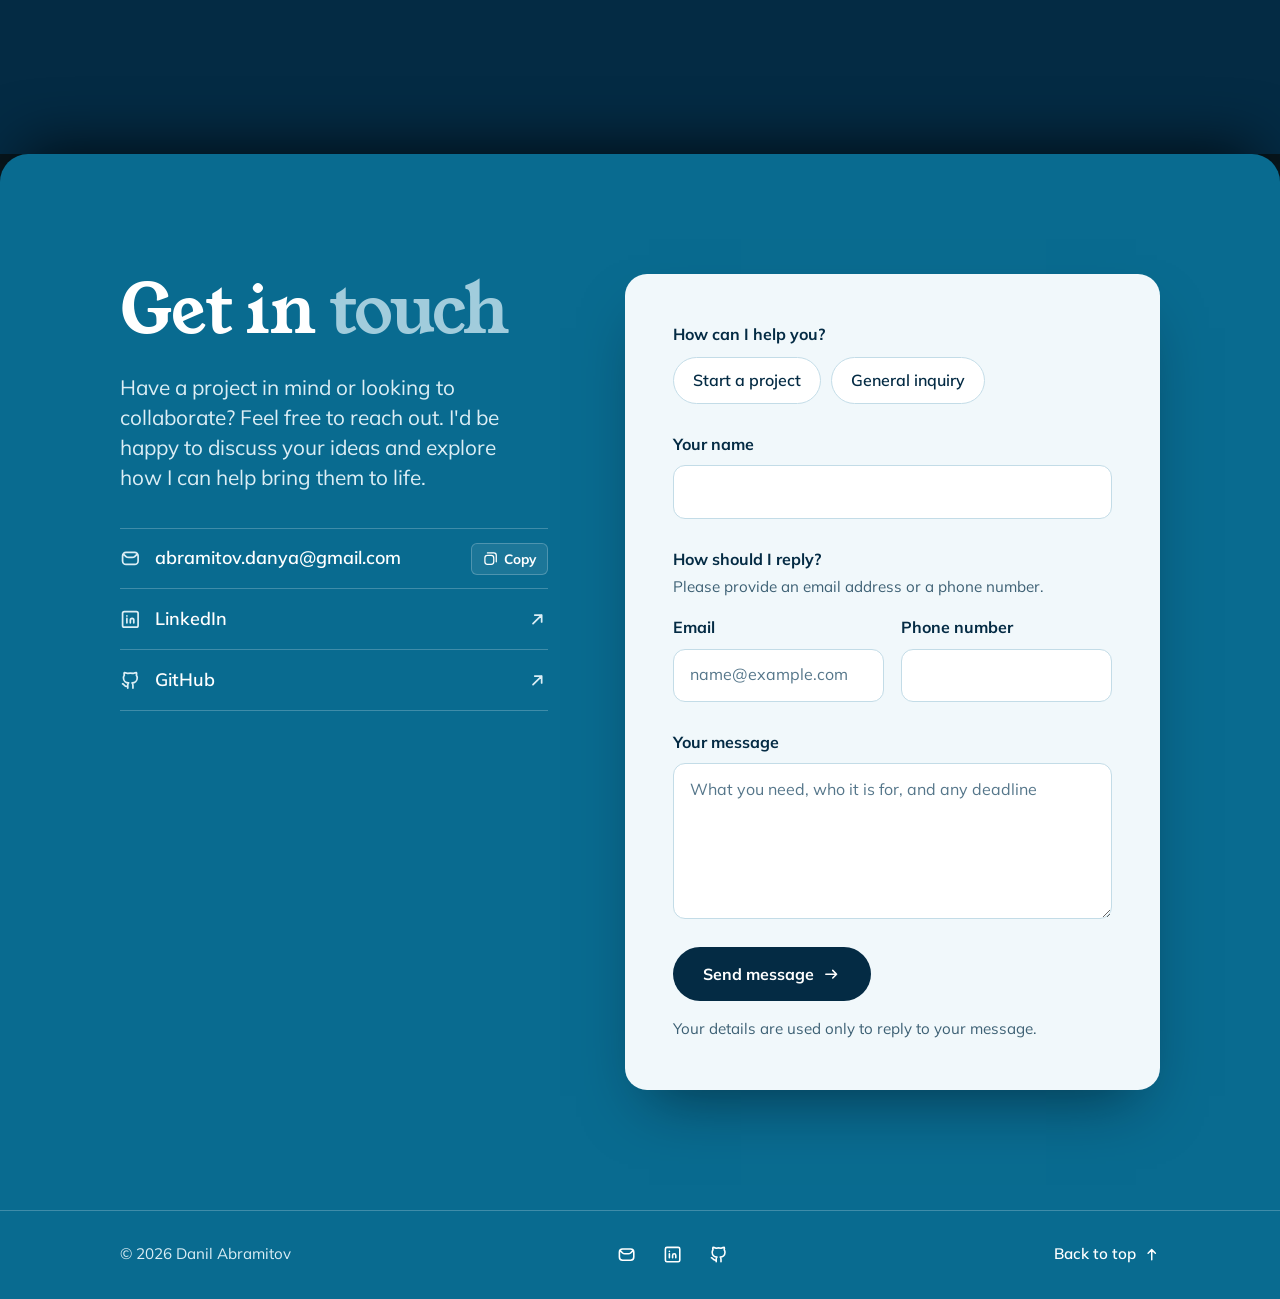
==== commit ff6a1708: "Questions page, design choices, process slides on phones, professional texts Co-Authored-By: Claude " ====
--- a/index.html
+++ b/index.html
@@ -67,6 +67,7 @@
       <symbol id="i-mobile" viewBox="0 0 24 24"><path d="M7 7C7 4.79086 8.79086 3 11 3H13C15.20914 3 17 4.79086 17 7V17C17 19.20914 15.20914 21 13 21H11C8.79086 21 7 19.20914 7 17ZM12 17H12.01" stroke="currentColor" stroke-width="2" stroke-linecap="round" stroke-linejoin="round"/></symbol>
       <symbol id="i-menu" viewBox="0 0 24 24"><path d="M5 7H19M5 12H19M5 17H19" stroke="currentColor" stroke-width="2" stroke-linecap="round" stroke-linejoin="round"/></symbol>
       <symbol id="i-close" viewBox="0 0 24 24"><path d="M6 6L18 18M18 6L6 18" stroke="currentColor" stroke-width="2" stroke-linecap="round" stroke-linejoin="round"/></symbol>
+      <symbol id="i-plus" viewBox="0 0 24 24"><path d="M6 12H18M12 6V18" stroke="currentColor" stroke-width="2" stroke-linecap="round" stroke-linejoin="round"/></symbol>
       <symbol id="i-copy" viewBox="0 0 24 24"><path d="M3 11C3 8.79086 4.79086 7 7 7H13C15.20914 7 17 8.79086 17 11V17C17 19.20914 15.20914 21 13 21H7C4.79086 21 3 19.20914 3 17ZM7 3H17C19.20914 3 21 4.79086 21 7V17" stroke="currentColor" stroke-width="2" stroke-linecap="round" stroke-linejoin="round"/></symbol>
       <symbol id="i-translate" viewBox="0 0 24 24"><path d="M7 3V5M3 5H11M9 5C9 10 7 13 3 14M4 9C5 12 7.5 13.5 11 14M13 21L17 11L21 21M15 16H19" stroke="currentColor" stroke-width="2" stroke-linecap="round" stroke-linejoin="round"/></symbol>
       <symbol id="i-file" viewBox="0 0 24 24"><path d="M5 6C5 4.34315 6.34315 3 8 3H13L19 9V18C19 19.65685 17.65685 21 16 21H8C6.34315 21 5 19.65685 5 18ZM13 3V9H19M9 13H15M9 17H13" stroke="currentColor" stroke-width="2" stroke-linecap="round" stroke-linejoin="round"/></symbol>
@@ -96,8 +97,9 @@
         <ul>
           <li><a href="#about">About me</a></li>
           <li><a href="#work">My work</a></li>
-          <li><a href="#services">What I make</a></li>
+          <li><a href="#services">Services</a></li>
           <li><a href="#process">My process</a></li>
+          <li><a href="#questions">Questions</a></li>
           <li class="nav-contact"><a href="#contact">Contact</a></li>
         </ul>
       </nav>
@@ -160,7 +162,7 @@
           <span class="visually-hidden">Hello, </span>
           I'm Danil&nbsp;Abramitov
         </h1>
-        <p class="hero-role">I'm a recent high school graduate who builds websites, mobile apps, and AI tools <strong>for individuals and businesses.</strong></p>
+        <p class="hero-role">I design and build websites, mobile apps, and AI tools <strong>for individuals and businesses.</strong></p>
         <div class="hero-actions">
           <a class="btn btn-primary btn-big" href="#contact">
             <svg class="icon" aria-hidden="true"><use href="#i-chat"/></svg>
@@ -180,13 +182,13 @@
       <!-- Tools strip -->
       <div class="tools">
         <p class="tools-title">Tools I use</p>
-        <p class="visually-hidden">Microsoft Word, Excel, Outlook, PDF, HTML, CSS, JavaScript, AI assistants</p>
+        <p class="visually-hidden">HTML, CSS, JavaScript, TypeScript, React, Next.js, Tailwind CSS, Claude Code, Codex, Godot</p>
         <div class="tools-track" aria-hidden="true">
           <ul class="tools-row">
-            <li>Word</li><li>Excel</li><li>Outlook</li><li>PDF</li><li>HTML</li><li>CSS</li><li>JavaScript</li><li>AI assistants</li><li>Word</li><li>Excel</li><li>Outlook</li><li>PDF</li><li>HTML</li><li>CSS</li><li>JavaScript</li><li>AI assistants</li>
+            <li>HTML</li><li>CSS</li><li>JavaScript</li><li>TypeScript</li><li>React</li><li>Next.js</li><li>Tailwind CSS</li><li>Claude Code</li><li>Codex</li><li>Godot</li><li>HTML</li><li>CSS</li><li>JavaScript</li><li>TypeScript</li><li>React</li><li>Next.js</li><li>Tailwind CSS</li><li>Claude Code</li><li>Codex</li><li>Godot</li>
           </ul>
           <ul class="tools-row">
-            <li>Word</li><li>Excel</li><li>Outlook</li><li>PDF</li><li>HTML</li><li>CSS</li><li>JavaScript</li><li>AI assistants</li><li>Word</li><li>Excel</li><li>Outlook</li><li>PDF</li><li>HTML</li><li>CSS</li><li>JavaScript</li><li>AI assistants</li>
+            <li>HTML</li><li>CSS</li><li>JavaScript</li><li>TypeScript</li><li>React</li><li>Next.js</li><li>Tailwind CSS</li><li>Claude Code</li><li>Codex</li><li>Godot</li><li>HTML</li><li>CSS</li><li>JavaScript</li><li>TypeScript</li><li>React</li><li>Next.js</li><li>Tailwind CSS</li><li>Claude Code</li><li>Codex</li><li>Godot</li>
           </ul>
         </div>
       </div>
@@ -198,11 +200,11 @@
         <div class="about-main">
           <h2 id="about-title" class="section-title reveal">About me</h2>
           <div class="about-text reveal" data-delay="80">
-            <p class="lead">I'm Danil. I'm a high school graduate, and I build products people love to use.</p>
-            <p>I am a 2026 high school graduate with technical skills in website development, systems engineering, and coding. Experienced in customer service and proficient in Microsoft Office, email communication, and digital platforms.</p>
+            <p class="lead">I'm Danil, and I focus on building products that are clear, reliable, and easy to use.</p>
+            <p>I am a 2026 high school graduate with technical skills in website development, systems engineering, and coding. I also have experience in customer service and work confidently with Microsoft Office, email communication, and digital platforms.</p>
             <ul class="tags" role="list" aria-label="Personal strengths">
               <li>Reliable</li>
-              <li>Calm &amp; respectful</li>
+              <li>Calm and respectful</li>
               <li>Detail-oriented</li>
               <li>Organized</li>
               <li>Quick learner</li>
@@ -236,9 +238,9 @@
       <div class="container about-more">
         <!-- Numbers given by Danil (2026-11-25) -->
         <dl class="stats reveal" aria-label="In numbers">
-          <div><dt>design</dt><dd>2 years</dd></div>
-          <div><dt>coding</dt><dd>1 year</dd></div>
-          <div><dt>projects built</dt><dd>12</dd></div>
+          <div><dt>Design experience</dt><dd>2 years</dd></div>
+          <div><dt>Coding experience</dt><dd>1 year</dd></div>
+          <div><dt>Projects built</dt><dd>12</dd></div>
         </dl>
 
         <div class="about-lists">
@@ -251,11 +253,11 @@
               </div>
               <div>
                 <dt><svg class="icon" aria-hidden="true"><use href="#i-file"/></svg>Office</dt>
-                <dd>Word, Excel, Outlook, PDFs, online systems</dd>
+                <dd>Word, Excel, Outlook, PDF, online systems</dd>
               </div>
               <div>
                 <dt><svg class="icon" aria-hidden="true"><use href="#i-chat"/></svg>Open to</dt>
-                <dd>Website, mobile app and AI tool projects for individuals and businesses</dd>
+                <dd>Website, mobile app, and AI tool projects for individuals and businesses</dd>
               </div>
             </dl>
           </div>
@@ -290,7 +292,7 @@
         <div class="work-head reveal">
           <div class="section-head">
             <h2 id="work-title" class="section-title">My work</h2>
-            <p class="section-intro">Real projects I've built: a web app made with AI, and a game made with a team.</p>
+            <p class="section-intro">Selected projects, from a career web app powered by AI to a browser game built in a team.</p>
           </div>
           <div class="work-tools">
             <div class="filters" role="group" aria-label="Show projects by kind">
@@ -313,7 +315,7 @@
             <div class="project-body">
               <h3 class="project-title"><button type="button" data-case="sage" aria-haspopup="dialog">Sage</button></h3>
               <p class="project-tags">Website · AI</p>
-              <p class="project-text">Write what you like doing and get careers that fit, why each one fits, and a first step to take.</p>
+              <p class="project-text">A web app that turns your interests into career suggestions, with the reasons behind each match and a first step to take.</p>
               <div class="project-actions">
                 <span class="project-more" aria-hidden="true">View project <svg class="icon"><use href="#i-arrow-right"/></svg></span>
                 <a class="project-link" href="https://sagee-tau.vercel.app/" target="_blank" rel="noopener"><svg class="icon" aria-hidden="true"><use href="#i-external"/></svg>See it live<span class="visually-hidden">: Sage (opens in a new tab)</span></a>
@@ -329,7 +331,7 @@
             <div class="project-body">
               <h3 class="project-title"><button type="button" data-case="bunker-7" aria-haspopup="dialog">Bunker 7</button></h3>
               <p class="project-tags">Game · Team project</p>
-              <p class="project-text">A survival game you play in the browser. You have seven days to build a radio and get rescued.</p>
+              <p class="project-text">A survival game for the browser. Players have seven days to build a radio and get rescued.</p>
               <div class="project-actions">
                 <span class="project-more" aria-hidden="true">View project <svg class="icon"><use href="#i-arrow-right"/></svg></span>
                 <a class="project-link" href="https://hliebmar.itch.io/bunker-7" target="_blank" rel="noopener"><svg class="icon" aria-hidden="true"><use href="#i-external"/></svg>Play it<span class="visually-hidden">: Bunker 7 (opens in a new tab)</span></a>
@@ -345,8 +347,8 @@
     <section class="screen services" id="services" aria-labelledby="services-title">
       <div class="container services-grid">
         <div class="services-intro reveal">
-          <h2 id="services-title" class="big-title">What I can make <span>for you</span></h2>
-          <p class="services-text">You bring the idea, I take care of the technical part. Not sure if it fits? Ask me anyway.</p>
+          <h2 id="services-title" class="big-title">What I can build <span>for you</span></h2>
+          <p class="services-text">You bring the idea, and I take care of the design and the technical work from start to launch.</p>
           <a class="btn btn-outline" href="#contact" data-topic="Project">Start a project <svg class="icon" aria-hidden="true"><use href="#i-arrow-right"/></svg></a>
         </div>
 
@@ -355,21 +357,21 @@
             <svg class="service-icon" aria-hidden="true"><use href="#i-monitor"/></svg>
             <div>
               <h3>Websites</h3>
-              <p>A personal page, a portfolio or a small business site that looks good on phones and computers and tells people how to reach you.</p>
+              <p>Personal pages, portfolios, and small business sites that look professional on every screen and make it easy for people to contact you.</p>
             </div>
           </li>
           <li class="service reveal" data-delay="80">
             <svg class="service-icon" aria-hidden="true"><use href="#i-mobile"/></svg>
             <div>
               <h3>Mobile apps</h3>
-              <p>Your idea or your business as a phone app that people understand from the first tap.</p>
+              <p>Your idea or business as a mobile app with a clear design that people understand from the first tap.</p>
             </div>
           </li>
           <li class="service reveal" data-delay="160">
             <svg class="service-icon" aria-hidden="true"><use href="#i-sparkle"/></svg>
             <div>
               <h3>AI tools</h3>
-              <p>A helper that does one job for you, like answering questions, sorting information or writing a first draft.</p>
+              <p>Focused tools that save time on one task, such as answering questions, sorting information, or writing first drafts.</p>
             </div>
           </li>
         </ul>
@@ -384,53 +386,53 @@
         <h2 id="process-title" class="process-title">My process</h2>
         <div class="process-scroll" role="region" aria-labelledby="process-title" tabindex="0">
           <div class="process-track">
-            <p class="process-lead">From your first message to a finished project, in six steps.</p>
+            <p class="process-lead">Six clear steps, from your first message to the finished project.</p>
             <ol class="process-steps" role="list">
               <li class="process-step">
                 <svg class="process-art" viewBox="0 0 400 300" aria-hidden="true" focusable="false"><rect width="400" height="300" rx="18" fill="#042b44"/><circle cx="312" cy="66" r="128" fill="url(#p-fill)" clip-path="url(#p-clip)"/><g class="pl"><rect x="78" y="78" width="196" height="112" rx="26"/><path d="M122 190V230L166 190M110 118H236M110 150H190"/></g></svg>
                 <div class="process-info">
-                  <h3><span class="process-num" aria-hidden="true">1</span>Tell me</h3>
-                  <p>Send me a message: what you need, who it is for and when you need it. Links to websites or apps you like help a lot.</p>
+                  <h3><span class="process-num" aria-hidden="true">1</span>Brief</h3>
+                  <p>You tell me what you need, who it is for, and when you need it. Links to websites or apps you like are helpful.</p>
                 </div>
               </li>
               <li class="process-step">
                 <svg class="process-art" viewBox="0 0 400 300" aria-hidden="true" focusable="false"><rect width="400" height="300" rx="18" fill="#042b44"/><circle cx="158" cy="150" r="92" fill="url(#p-fill)"/><g class="pl"><circle cx="158" cy="150" r="92"/><circle cx="246" cy="150" r="92"/></g><g class="pd"><circle cx="180" cy="150" r="6"/><circle cx="202" cy="150" r="6"/><circle cx="224" cy="150" r="6"/></g></svg>
                 <div class="process-info">
-                  <h3><span class="process-num" aria-hidden="true">2</span>Talk</h3>
-                  <p>I read everything and reply with my questions. Together we agree on what to make and what can wait.</p>
+                  <h3><span class="process-num" aria-hidden="true">2</span>Discussion</h3>
+                  <p>I review your message and reply with questions. Together we agree on the goals and the priorities.</p>
                 </div>
               </li>
               <li class="process-step">
                 <svg class="process-art" viewBox="0 0 400 300" aria-hidden="true" focusable="false"><rect width="400" height="300" rx="18" fill="#042b44"/><rect x="152" y="44" width="96" height="56" rx="10" fill="url(#p-fill)"/><g class="pl"><rect x="152" y="44" width="96" height="56" rx="10"/><path d="M200 100V142M96 184V142H304V184M200 142V184"/><rect x="52" y="184" width="88" height="68" rx="10"/><rect x="156" y="184" width="88" height="68" rx="10"/><rect x="260" y="184" width="88" height="68" rx="10"/><path d="M70 208H122M70 228H104M174 208H226M174 228H208M278 208H330M278 228H312"/></g></svg>
                 <div class="process-info">
                   <h3><span class="process-num" aria-hidden="true">3</span>Plan</h3>
-                  <p>I write down every page or screen, what it has to say and what comes first. You check it before I start.</p>
+                  <p>I outline every page or screen, its content, and its purpose. You approve the plan before I start.</p>
                 </div>
               </li>
               <li class="process-step">
                 <svg class="process-art" viewBox="0 0 400 300" aria-hidden="true" focusable="false"><rect width="400" height="300" rx="18" fill="#042b44"/><g stroke="#a1ccdc" stroke-width="2"><circle cx="80" cy="92" r="34" fill="#08171e"/><circle cx="140" cy="92" r="34" fill="#042b44"/><circle cx="200" cy="92" r="34" fill="#096b90"/><circle cx="260" cy="92" r="34" fill="#71b7d5"/><circle cx="320" cy="92" r="34" fill="#a1ccdc"/></g><g class="pl"><path d="M56 226C136 126 244 306 344 196"/><path d="M56 226L136 160M344 196L262 262" stroke-dasharray="4 7"/></g><g class="pd"><rect x="49" y="219" width="14" height="14"/><rect x="337" y="189" width="14" height="14"/><circle cx="136" cy="160" r="6"/><circle cx="262" cy="262" r="6"/></g></svg>
                 <div class="process-info">
                   <h3><span class="process-num" aria-hidden="true">4</span>Design</h3>
-                  <p>I choose the colours, fonts and layout, and show you the look. We change it until it feels right.</p>
+                  <p>I prepare the colours, fonts, and layout and show you the design. We refine it together until you are happy with it.</p>
                 </div>
               </li>
               <li class="process-step">
                 <svg class="process-art" viewBox="0 0 400 300" aria-hidden="true" focusable="false"><rect width="400" height="300" rx="18" fill="#042b44"/><circle cx="200" cy="150" r="112" fill="url(#p-fill)"/><g class="pl"><path d="M132 88L70 150L132 212M268 88L330 150L268 212M228 66L172 234" stroke-width="9"/></g></svg>
                 <div class="process-info">
                   <h3><span class="process-num" aria-hidden="true">5</span>Build</h3>
-                  <p>I build it with code and AI tools, review every part, and show you how it is going along the way.</p>
+                  <p>I build the project with code and AI tools, review every part, and keep you updated along the way.</p>
                 </div>
               </li>
               <li class="process-step">
                 <svg class="process-art" viewBox="0 0 400 300" aria-hidden="true" focusable="false"><rect width="400" height="300" rx="18" fill="#042b44"/><circle cx="168" cy="150" r="104" fill="url(#p-fill)"/><g class="pl"><rect x="66" y="68" width="216" height="142" rx="14"/><path d="M38 230H278"/><path d="M134 138L162 166L214 112" stroke-width="7"/></g><rect x="276" y="116" width="76" height="130" rx="16" fill="#042b44"/><g class="pl"><rect x="276" y="116" width="76" height="130" rx="16"/><path d="M304 228H324"/></g></svg>
                 <div class="process-info">
-                  <h3><span class="process-num" aria-hidden="true">6</span>Check and launch</h3>
-                  <p>I test it on a computer and a phone, fix what looks or works wrong, and put it online when you say it is ready.</p>
+                  <h3><span class="process-num" aria-hidden="true">6</span>Test and launch</h3>
+                  <p>I test it on computers and phones, fix any issues, and launch it with your approval. You can contact me later if you need changes.</p>
                 </div>
               </li>
             </ol>
             <div class="process-end">
-              <p>Have something in mind?</p>
+              <p>Have a project in mind?</p>
               <a class="btn btn-outline" href="#contact" data-topic="Project">Start a project <svg class="icon" aria-hidden="true"><use href="#i-arrow-right"/></svg></a>
             </div>
           </div>
@@ -438,7 +440,55 @@
       </div>
     </section>
 
-    <!-- 6. CONTACT -->
+    <!-- 6. QUESTIONS -->
+    <section class="screen questions" id="questions" aria-labelledby="questions-title">
+      <div class="container">
+        <div class="questions-head reveal">
+          <h2 id="questions-title" class="big-title">Questions <span>and answers</span></h2>
+          <a class="btn btn-outline" href="#contact" data-topic="Question">Ask another question <svg class="icon" aria-hidden="true"><use href="#i-arrow-right"/></svg></a>
+        </div>
+        <div class="qa-columns">
+          <div class="qa-column reveal">
+            <details class="qa">
+              <summary><h3>What do you need from me to start?</h3><svg class="icon" aria-hidden="true"><use href="#i-plus"/></svg></summary>
+              <p>A short description of what you need, who it is for, and when you need it. Links to websites or apps you like are helpful. No technical knowledge is required.</p>
+            </details>
+            <details class="qa">
+              <summary><h3>Is an idea enough to begin?</h3><svg class="icon" aria-hidden="true"><use href="#i-plus"/></svg></summary>
+              <p>Yes. I take care of the design and the technical work, and we agree on the scope before I start.</p>
+            </details>
+            <details class="qa">
+              <summary><h3>How are the price and timeline set?</h3><svg class="icon" aria-hidden="true"><use href="#i-plus"/></svg></summary>
+              <p>Both depend on the project. Once I understand what you need, we agree on the price and the timeline before any work begins.</p>
+            </details>
+            <details class="qa">
+              <summary><h3>Can I request changes?</h3><svg class="icon" aria-hidden="true"><use href="#i-plus"/></svg></summary>
+              <p>Yes. You review the plan and the design before I build, and we refine them together.</p>
+            </details>
+          </div>
+          <div class="qa-column reveal" data-delay="80">
+            <details class="qa">
+              <summary><h3>Will it work on mobile devices?</h3><svg class="icon" aria-hidden="true"><use href="#i-plus"/></svg></summary>
+              <p>Yes. Every project is designed for mobile and desktop, and I test it on both before launch.</p>
+            </details>
+            <details class="qa">
+              <summary><h3>Do you use AI in your work?</h3><svg class="icon" aria-hidden="true"><use href="#i-plus"/></svg></summary>
+              <p>Yes. AI tools help me work efficiently, and I review every part of the result myself.</p>
+            </details>
+            <details class="qa">
+              <summary><h3>Which languages do you work in?</h3><svg class="icon" aria-hidden="true"><use href="#i-plus"/></svg></summary>
+              <p>Any language you prefer. I speak English, Ukrainian, and Russian, and I can use translation tools for other languages so that everything stays clear.</p>
+            </details>
+            <details class="qa">
+              <summary><h3>Can I contact you without a project?</h3><svg class="icon" aria-hidden="true"><use href="#i-plus"/></svg></summary>
+              <p>Of course. Choose "General inquiry" in the contact form and send me your question.</p>
+            </details>
+          </div>
+        </div>
+      </div>
+    </section>
+
+    <!-- 7. CONTACT -->
     <section class="screen contact" id="contact" aria-labelledby="contact-title">
       <div class="container contact-grid">
         <div class="contact-intro reveal">
@@ -459,17 +509,17 @@
         <div class="form-panel reveal" data-delay="80">
         <form class="request-form" id="request-form" novalidate>
           <fieldset class="field" id="topic-field">
-            <legend>What's this about?</legend>
+            <legend>How can I help you?</legend>
             <div class="choice-row">
               <label class="choice"><input type="radio" name="topic" value="Project" required><span>Start a project</span></label>
-              <label class="choice"><input type="radio" name="topic" value="Question"><span>Just get in touch</span></label>
+              <label class="choice"><input type="radio" name="topic" value="Question"><span>General inquiry</span></label>
             </div>
             <p class="field-error" id="f-topic-error"></p>
           </fieldset>
 
           <!-- Only shown after "Start a project" is chosen -->
           <fieldset class="field" id="kind-field" hidden>
-            <legend>What would you like me to make?</legend>
+            <legend>What type of project is it?</legend>
             <div class="choice-row">
               <label class="choice"><input type="radio" name="kind" value="Website"><span>Website</span></label>
               <label class="choice"><input type="radio" name="kind" value="Mobile app"><span>Mobile app</span></label>
@@ -486,8 +536,8 @@
           </div>
 
           <fieldset class="reach" id="reach-field" aria-describedby="reach-hint">
-            <legend>How can I reply?</legend>
-            <p class="field-hint" id="reach-hint">Leave an email or a phone number. One is enough.</p>
+            <legend>How should I reply?</legend>
+            <p class="field-hint" id="reach-hint">Please provide an email address or a phone number.</p>
             <div class="field-row">
               <div class="field">
                 <label for="f-email">Email</label>
@@ -503,8 +553,8 @@
           </fieldset>
 
           <div class="field">
-            <label for="f-details">Tell me about it</label>
-            <textarea id="f-details" name="details" rows="5" maxlength="2000" required placeholder="Your idea, who it is for, and any deadline."></textarea>
+            <label for="f-details">Your message</label>
+            <textarea id="f-details" name="details" rows="5" maxlength="2000" required placeholder="What you need, who it is for, and any deadline"></textarea>
             <p class="field-error" id="f-details-error"></p>
           </div>
 
@@ -520,7 +570,7 @@
               <svg class="icon send-icon" aria-hidden="true"><use href="#i-arrow-right"/></svg>
               <span class="spinner" aria-hidden="true"></span>
             </button>
-            <p class="form-note">Your details are only used to reply to you.</p>
+            <p class="form-note">Your details are used only to reply to your message.</p>
           </div>
           <div class="form-status" id="form-status" role="status" aria-live="polite"></div>
         </form>
@@ -529,7 +579,7 @@
         <div class="form-done" id="form-done" tabindex="-1" hidden>
           <span class="done-mark" aria-hidden="true"><svg class="icon"><use href="#i-tick"/></svg></span>
           <h3 class="done-title">Thank you, <span id="done-name"></span>!</h3>
-          <p>Your message is on its way to me. I'll reply to <strong id="done-reach"></strong>, usually the same day.</p>
+          <p>Your message has been sent. I will reply to <strong id="done-reach"></strong> as soon as I can.</p>
           <button class="btn btn-outline done-again" type="button" id="send-another">Send another message</button>
         </div>
         </div>
@@ -577,31 +627,35 @@
       <div class="case-body">
         <h2 class="case-title" id="case-sage-title" tabindex="-1">Sage</h2>
         <p class="project-tags">Website · AI</p>
-        <p class="case-lead">Write what you like doing and get careers that fit, why each one fits, and a first step to take.</p>
+        <p class="case-lead">A web app that turns your interests into career suggestions, with the reasons behind each match and a first step to take.</p>
         <div class="case-links">
           <a class="btn btn-primary" href="https://sagee-tau.vercel.app/" target="_blank" rel="noopener">See it live<span class="visually-hidden"> (opens in a new tab)</span><svg class="icon" aria-hidden="true"><use href="#i-external"/></svg></a>
           <a class="btn btn-ghost" href="https://github.com/DanilAbram/Sage" target="_blank" rel="noopener"><svg class="icon" aria-hidden="true"><use href="#i-github"/></svg>GitHub<span class="visually-hidden"> (opens in a new tab)</span></a>
         </div>
+        <dl class="case-facts" aria-label="Project details">
+          <div><dt>Kind</dt><dd>Web app</dd></div>
+          <div><dt>Built with</dt><dd>Next.js, React, TypeScript, Tailwind CSS, Postgres, Gemini, Stripe</dd></div>
+          <div><dt>Made by</dt><dd>Danil Abramitov, with an AI coding assistant</dd></div>
+        </dl>
         <h3>The challenge</h3>
-        <p>It is hard to choose a career from a list of job titles. Sage starts from what you already enjoy instead.</p>
+        <p>Choosing a career from a list of job titles is difficult. Sage starts with what people already enjoy.</p>
         <h3>How it works</h3>
-        <p>You write a few words about your hobbies, and Google's Gemini AI suggests careers and explains each match using your own words.</p>
-        <p>Every career ends with one thing you can do next. The full report adds what a typical day is like, how people get into the job, and a plan for the first four weeks.</p>
-        <h3>What it does</h3>
+        <p>Users describe their hobbies in a few words, and Google's Gemini AI suggests matching careers. The full report covers a typical day, the path into the job, and a plan for the first four weeks.</p>
+        <h3>Design choices</h3>
+        <dl class="case-choices">
+          <div><dt>Personal reasoning</dt><dd>Every match is explained in the user's own words, so the reasoning is easy to follow.</dd></div>
+          <div><dt>One next step</dt><dd>Every career suggestion ends with one clear action to take.</dd></div>
+          <div><dt>Value before sign-up</dt><dd>Users see real results before they create an account.</dd></div>
+        </dl>
+        <h3>Key features</h3>
         <ul class="case-list">
-          <li>Free preview with three careers, no sign-up and no card</li>
-          <li>Accounts that save every search</li>
-          <li>Monthly and yearly plans with a 7-day trial, through Stripe</li>
-          <li>English, Spanish, French, German and Russian</li>
+          <li>Free preview with three careers, without sign-up or payment details</li>
+          <li>User accounts that save every search</li>
+          <li>Monthly and yearly plans with a 7-day trial, powered by Stripe</li>
+          <li>Available in English, Spanish, French, German, and Russian</li>
         </ul>
         <h3>The result</h3>
-        <p>A live web app that anyone can try in the browser, in five languages, with a free preview and no sign-up.</p>
-        <h3>Details</h3>
-        <dl class="case-facts">
-          <div><dt>Kind</dt><dd>Web app</dd></div>
-          <div><dt>Built with</dt><dd>Next.js, React, TypeScript, Tailwind CSS, Postgres, Gemini, Stripe</dd></div>
-          <div><dt>Made by</dt><dd>Me, with an AI coding assistant</dd></div>
-        </dl>
+        <p>A live web app that anyone can try in the browser, available in five languages.</p>
         <a class="btn btn-outline case-cta" href="#contact" data-topic="Project">Start a project with me <svg class="icon" aria-hidden="true"><use href="#i-arrow-right"/></svg></a>
       </div>
     </article>
@@ -617,32 +671,37 @@
       <div class="case-body">
         <h2 class="case-title" id="case-bunker-7-title" tabindex="-1">Bunker 7</h2>
         <p class="project-tags">Game · Team project</p>
-        <p class="case-lead">A survival game you play in the browser. You have seven days to build a radio and get rescued.</p>
+        <p class="case-lead">A survival game for the browser. Players have seven days to build a radio and get rescued.</p>
         <div class="case-links">
           <a class="btn btn-primary" href="https://hliebmar.itch.io/bunker-7" target="_blank" rel="noopener">Play it<span class="visually-hidden"> (opens in a new tab)</span><svg class="icon" aria-hidden="true"><use href="#i-external"/></svg></a>
           <a class="btn btn-ghost" href="https://github.com/DanilAbram/GameJam" target="_blank" rel="noopener"><svg class="icon" aria-hidden="true"><use href="#i-github"/></svg>GitHub<span class="visually-hidden"> (opens in a new tab)</span></a>
         </div>
+        <dl class="case-facts" aria-label="Project details">
+          <div><dt>Kind</dt><dd>Browser game</dd></div>
+          <div><dt>Built with</dt><dd>Godot, GDScript</dd></div>
+          <div><dt>Made by</dt><dd>A team of four: Hleib, Ben, Sinan, and Danil</dd></div>
+        </dl>
         <h3>The challenge</h3>
-        <p>Make a game for a game jam, as a team of four, around one theme: "Bounce Back".</p>
+        <p>Create a game for a game jam as a team of four, based on the theme "Bounce Back".</p>
         <h3>How it works</h3>
-        <p>You are the last survivor in Bunker 7. Each day you climb out to collect wood, scrap and circuits among the zombies, and the radiation grows the farther you go from the hatch.</p>
-        <p>The theme became a rule: when you die you bounce back and wake up in the bunker, but only a few times.</p>
-        <h3>What it does</h3>
+        <p>The player is the last survivor in Bunker 7. Each day they leave the bunker to collect wood, scrap, and circuits among the zombies and bring them home to build the radio.</p>
+        <h3>Design choices</h3>
+        <dl class="case-choices">
+          <div><dt>The theme as a rule</dt><dd>After each death the player bounces back to the bunker, but only a limited number of times.</dd></div>
+          <div><dt>Radiation as a timer</dt><dd>It grows stronger with distance from the hatch, and the Geiger counter ticks faster.</dd></div>
+          <div><dt>Limited space</dt><dd>A small backpack makes players decide what is worth carrying home.</dd></div>
+          <div><dt>A home to explore</dt><dd>The bunker is a place to walk through instead of a menu, and players earn back its rooms.</dd></div>
+        </dl>
+        <h3>Key features</h3>
         <ul class="case-list">
-          <li>One goal: finish the radio beacon and be alive on day 7</li>
+          <li>One clear goal: finish the radio beacon and survive until day 7</li>
           <li>Thirst, hunger and radiation to manage on every trip</li>
-          <li>Bunker rooms you clear and upgrade one by one</li>
-          <li>Two more places to explore: the Old Mine and the Bomb Crater</li>
+          <li>Random night events, such as a rain shower, a trader rat, or a horde at the door</li>
+          <li>Two additional areas to explore: the Old Mine and the Bomb Crater</li>
           <li>Three difficulty levels</li>
         </ul>
         <h3>The result</h3>
         <p>A finished survival game that runs in the browser, published on itch.io.</p>
-        <h3>Details</h3>
-        <dl class="case-facts">
-          <div><dt>Kind</dt><dd>Browser game</dd></div>
-          <div><dt>Built with</dt><dd>Godot, GDScript</dd></div>
-          <div><dt>Made by</dt><dd>A team of four: Hleib, Ben, Sinan and me</dd></div>
-        </dl>
         <a class="btn btn-outline case-cta" href="#contact" data-topic="Project">Start a project with me <svg class="icon" aria-hidden="true"><use href="#i-arrow-right"/></svg></a>
       </div>
     </article>
--- a/css/styles.css
+++ b/css/styles.css
@@ -815,8 +815,8 @@
 html:not(.js) .project-more { display: none; }
 .project-more .icon { transition: transform 0.3s var(--ease-out); }
 .project:hover .project-more .icon { transform: translateX(4px); }
-.project-link { position: relative; z-index: 1; color: var(--text-muted); font-size: 0.98rem; text-decoration: none; }
-.project-link:hover { color: var(--accent); }
+.project-link { position: relative; z-index: 1; color: var(--text-muted); font-size: 0.98rem; text-decoration: underline; text-decoration-color: rgba(161, 204, 220, 0.4); text-underline-offset: 0.3em; }
+.project-link:hover { color: var(--accent); text-decoration-color: currentColor; }
 
 /* Project page: full-screen dialog */
 .case .container { max-width: 1320px; }
@@ -891,16 +891,20 @@
 .case-title { font-size: clamp(2.3rem, 5vw, 3.5rem); letter-spacing: -0.02em; }
 .case-title:focus { outline: none; }
 .case-lead { margin-top: 1rem; font-size: 1.25rem; line-height: 1.5; }
-.case-links { display: flex; flex-wrap: wrap; gap: 0.75rem; margin-top: 1.5rem; padding-bottom: 2rem; border-bottom: 1px solid var(--line); }
+.case-links { display: flex; flex-wrap: wrap; gap: 0.75rem; margin-top: 1.5rem; }
 .case-body h3 { margin-top: 2rem; font-size: 1.15rem; font-weight: 800; }
 .case-body h3 + * { margin-top: 0.6rem; }
 .case-body h3 ~ p { color: var(--text-muted); }
 .case-body h3 ~ p + p { margin-top: 0.9rem; }
 .case-list { display: grid; gap: 0.45rem; padding-left: 1.2rem; list-style: disc; color: var(--text-muted); }
 .case-list li::marker { color: var(--accent); }
+.case-facts { margin: 2rem 0 0; border-bottom: 1px solid var(--line); }
 .case-facts > div { display: grid; grid-template-columns: 7rem minmax(0, 1fr); gap: 1rem; padding: 0.75rem 0; border-top: 1px solid var(--line); }
 .case-facts dt { color: var(--accent); font-weight: 700; }
 .case-facts dd { margin: 0; }
+.case-choices { display: grid; gap: 0.9rem; margin-bottom: 0; }
+.case-choices dt { color: var(--text); font-weight: 700; }
+.case-choices dd { margin: 0.1rem 0 0; color: var(--text-muted); }
 .case-next {
   display: block;
   width: 100%;
@@ -1217,35 +1221,114 @@
 }
 .process-end p { font-family: var(--font-serif); font-size: clamp(1.6rem, 2.6vw, 2.3rem); line-height: 1.2; }
 
-/* Computers: 24 + 6 x 34 + 32 = 260 of the screen width, so it slides by 160 */
-.pin-on .process { --slide: 160vw; height: calc(100vh + var(--slide)); padding-block: 0 !important; }
+/* The page holds still and the columns slide sideways with the scroll.
+   Phones: 7 columns of --step, so it slides by 7 of them minus the screen */
+.pin-on .process {
+  --step: 82vw;
+  --slide: calc(var(--step) * 7 - 100vw);
+  --pin-h: 100vh;
+  height: calc(var(--pin-h) + var(--slide));
+  padding-block: 0 !important;
+}
+@supports (height: 100svh) { .pin-on .process { --pin-h: 100svh; } }
 .pin-on .process.stack { transform-origin: 50% calc(100% - 70vh); }
 .pin-on .process-pin {
   position: sticky;
   top: 0;
   display: flex;
   flex-direction: column;
-  height: 100vh;
-  padding-top: 6rem;
+  height: var(--pin-h);
+  padding-top: 5.5rem;
   overflow: hidden; /* for browsers without clip */
   overflow: clip;
 }
-.pin-on .process-title { font-size: min(8.2vw, 15vh); padding-left: clamp(1rem, 2.4vw, 3rem); }
-.pin-on .process-scroll { flex: 1; min-height: 0; margin-top: 1.5rem; overflow: visible; border-bottom: 0; }
+.pin-on .process-scroll { flex: 1; min-height: 0; margin-top: 1rem; overflow: visible; border-bottom: 0; touch-action: pan-y pinch-zoom; }
 .pin-on .process-track {
   height: 100%;
   transform: translate3d(calc(var(--process-p, 0) * var(--slide) * -1), 0, 0);
   will-change: transform;
 }
 .pin-on .process-steps { height: 100%; }
-.pin-on .process-lead,
 .pin-on .process-step,
-.pin-on .process-end { padding: clamp(1.25rem, 3.4vh, 2.5rem) clamp(1rem, 2.4vw, 3rem); }
-.pin-on .process-lead { display: block; width: 24vw; }
-.pin-on .process-step { width: 34vw; height: 100%; border-left: 1px solid var(--rule); }
-.pin-on .process-end { width: 32vw; }
-.pin-on .process-art { flex: 1; min-height: 0; }
-.pin-on .process-info { flex: none; min-height: 11.5rem; }
+.pin-on .process-end { width: var(--step); padding: clamp(0.9rem, 2.6vh, 1.75rem) clamp(1rem, 4vw, 2rem); }
+.pin-on .process-step { height: 100%; gap: 1.1rem; justify-content: center; }
+.pin-on .process-art { flex: 0 1 auto; min-height: 0; }
+.pin-on .process-info { flex: none; min-height: 12.25rem; }
+@media (min-width: 600px) and (max-width: 899px) { .pin-on .process { --step: 48vw; } }
+@media (max-width: 899px) and (max-height: 660px) {
+  .pin-on .process-title { font-size: min(14vw, 2.75rem); }
+  .pin-on .process-info p { margin-top: 0.4rem; font-size: 1rem; line-height: 1.5; }
+  .pin-on .process-info { min-height: 10.75rem; }
+}
+
+/* Computers: 24 + 6 x 34 + 32 = 260 of the screen width, so it slides by 160 */
+@media (min-width: 900px) {
+  .pin-on .process { --slide: 160vw; }
+  .pin-on .process-pin { padding-top: 6rem; }
+  .pin-on .process-title { font-size: min(8.2vw, 15vh); padding-left: clamp(1rem, 2.4vw, 3rem); }
+  .pin-on .process-scroll { margin-top: 1.5rem; }
+  .pin-on .process-lead,
+  .pin-on .process-step,
+  .pin-on .process-end { padding: clamp(1.25rem, 3.4vh, 2.5rem) clamp(1rem, 2.4vw, 3rem); }
+  .pin-on .process-lead { display: block; width: 24vw; }
+  .pin-on .process-step { width: 34vw; gap: 1.5rem; justify-content: flex-start; border-left: 1px solid var(--rule); }
+  .pin-on .process-end { width: 32vw; }
+  .pin-on .process-art { flex: 1; }
+  .pin-on .process-info { min-height: 11.5rem; }
+}
+
+.hero-role, .section-intro, .services-text { text-wrap: balance; }
+
+/* Questions: two ruled columns, each question opens its answer */
+.questions { background: var(--tint); }
+.questions .big-title { font-size: clamp(2.4rem, 4.6vw, 3.5rem); }
+.questions-head {
+  display: flex;
+  flex-wrap: wrap;
+  align-items: flex-end;
+  justify-content: space-between;
+  gap: 1.5rem 3rem;
+  margin-bottom: clamp(2.25rem, 5vw, 3.5rem);
+}
+.qa-columns {
+  display: grid;
+  grid-template-columns: repeat(2, minmax(0, 1fr));
+  gap: 0 clamp(2rem, 5vw, 4rem);
+  align-items: start;
+}
+.qa-column { border-bottom: 1px solid #2a5670; }
+.qa { border-top: 1px solid #2a5670; interpolate-size: allow-keywords; }
+.qa summary {
+  display: flex;
+  align-items: center;
+  justify-content: space-between;
+  gap: 1.25rem;
+  min-height: 4.5rem;
+  padding-block: 1.15rem;
+  list-style: none;
+  cursor: pointer;
+  transition: color 0.2s;
+}
+.qa summary::-webkit-details-marker { display: none; }
+.qa summary:hover { color: var(--accent); }
+.qa h3 {
+  font-family: var(--font-serif);
+  font-weight: 400;
+  font-size: clamp(1.2rem, 1.8vw, 1.4rem);
+  line-height: 1.3;
+  letter-spacing: -0.01em;
+  color: inherit;
+  text-wrap: pretty;
+}
+.qa summary .icon { flex: none; width: 1.6rem; height: 1.6rem; color: var(--accent); transition: transform 0.35s var(--ease-out); }
+.qa[open] summary .icon { transform: rotate(45deg); }
+.qa p { padding: 0 2.85rem 1.5rem 0; max-width: 60ch; color: var(--text-muted); }
+.qa::details-content {
+  block-size: 0;
+  overflow: clip;
+  transition: block-size 0.35s var(--ease-out), content-visibility 0.35s allow-discrete;
+}
+.qa[open]::details-content { block-size: auto; }
 
 /* Contact: intro and links on the blue band, form on a light card */
 .contact-grid {
@@ -1535,7 +1618,8 @@
   .lanyard::before,
   .lanyard::after { height: 7rem; }
   .badge { width: min(17rem, 100%); }
-  .services-grid, .about-lists { grid-template-columns: 1fr; }
+  .services-grid, .about-lists, .qa-columns { grid-template-columns: 1fr; }
+  .qa-column:not(:last-child) { border-bottom: 0; }
   .services-text, .contact-text { max-width: 44ch; }
   .contact-grid { grid-template-columns: 1fr; }
   .header-cta { min-height: 2.75rem; padding: 0.4rem 1.05rem; font-size: 0.95rem; }
@@ -1579,6 +1663,19 @@
   .badge { width: min(16rem, 88%); }
 }
 
+/* ---------- Contrast preferences ---------- */
+@media (prefers-contrast: more) {
+  :root { --line: #71b7d5; --text-muted: #e6f2f7; --ink-muted: #042b44; --card-line: #3d6074; --band: #075977; --band-muted: #ffffff; }
+  .site-header::before { background: var(--surface); }
+}
+/* Windows high contrast: colours are replaced, so states need a border */
+@media (forced-colors: active) {
+  .filters button[aria-pressed="true"],
+  .case-thumbs button[aria-pressed="true"],
+  .choice input:checked + span { outline: 3px solid Highlight; outline-offset: -3px; }
+  .btn, .header-cta, .site-header.is-scrolled::before { border: 1px solid ButtonText; }
+}
+
 /* ---------- Motion preferences ---------- */
 @media (prefers-reduced-motion: reduce) {
   html { scroll-behavior: auto; }
@@ -1599,7 +1696,8 @@
   .site-header, .skip-link, .badge-stage, .hero-actions, .hero-socials, .hero-art, .tools, .copy-btn, .request-form, .site-footer, .project-pic, .work-tools, .project-actions { display: none !important; }
   body { font-size: 11pt; color: #000; background: #fff; }
   .screen { min-height: 0; padding-block: 1.25rem !important; }
-  .services, .contact { background: none; color: #000; }
+  .services, .questions, .contact { background: none; color: #000; }
+  .questions-head .btn { display: none; }
   .big-title, .big-title span, .contact-text, .contact-alt a { color: #000 !important; }
   .form-panel { display: none; }
   html.js .reveal { opacity: 1; transform: none; }
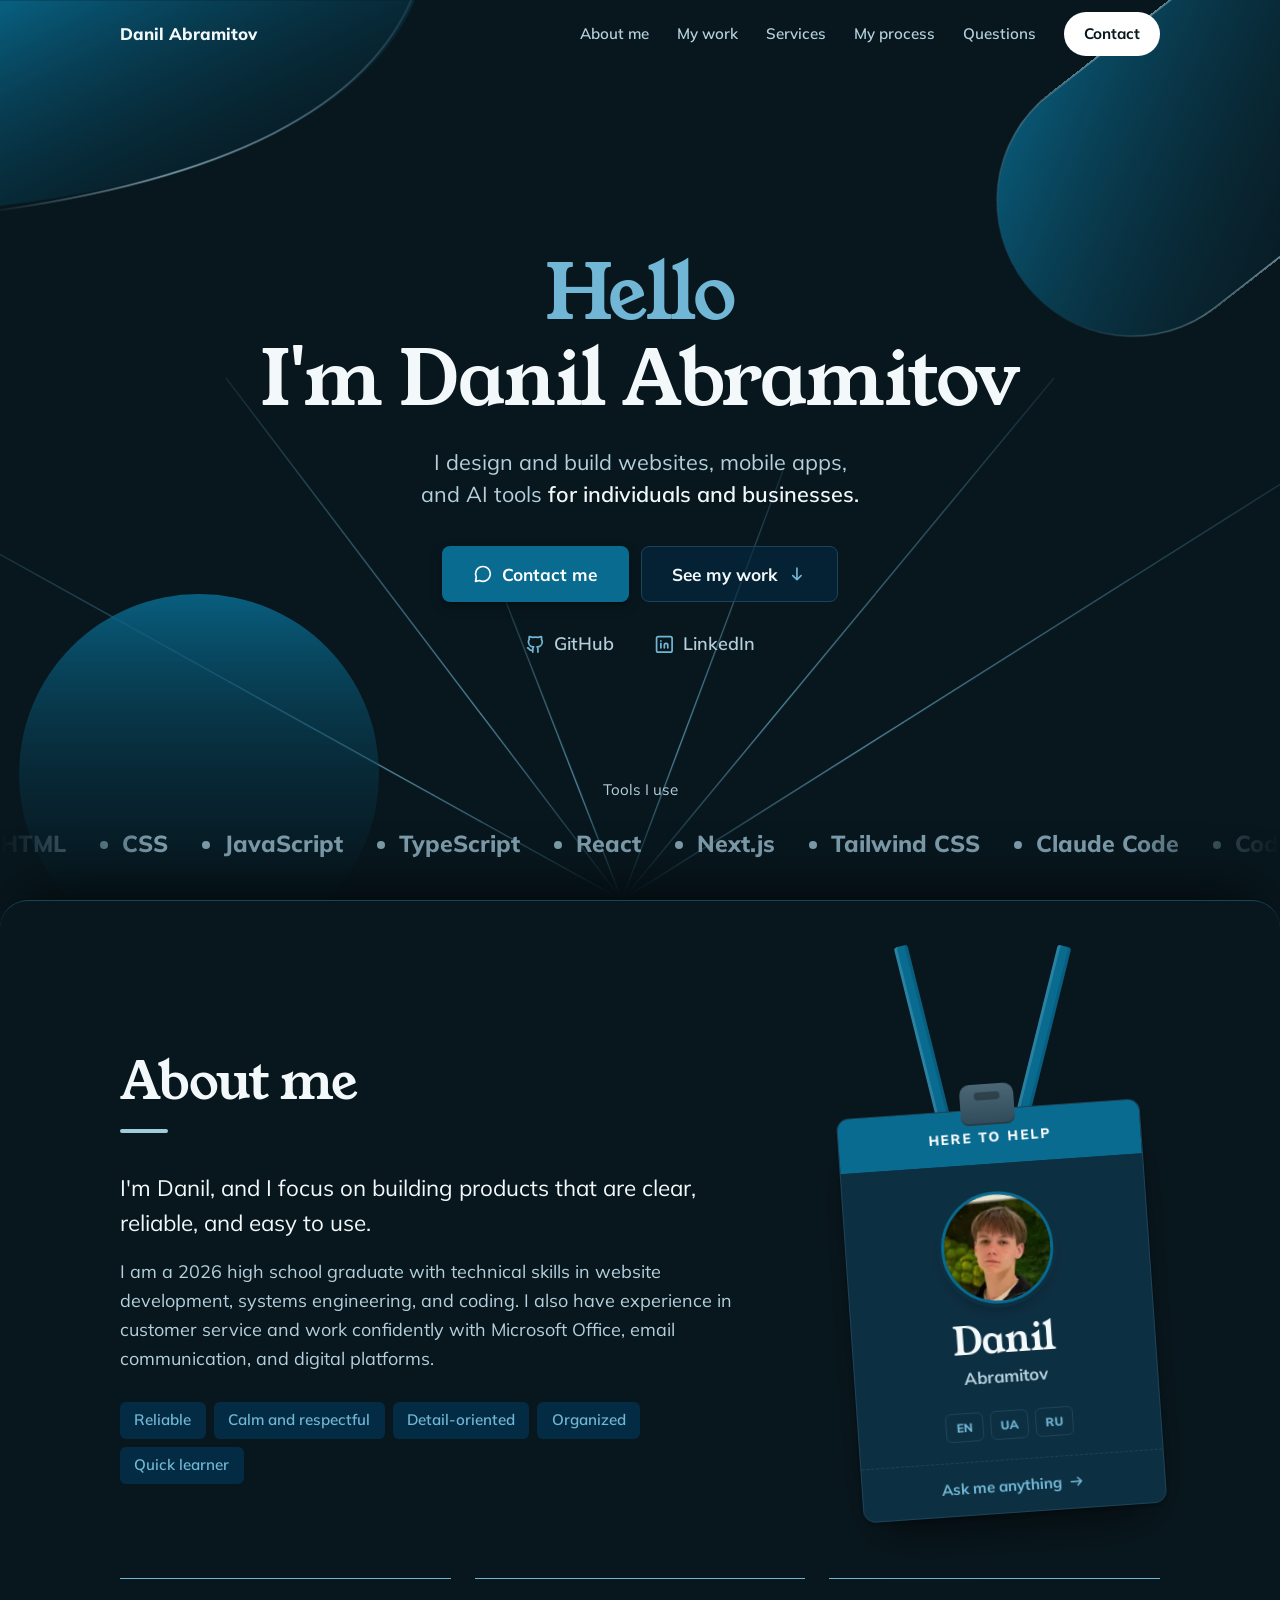
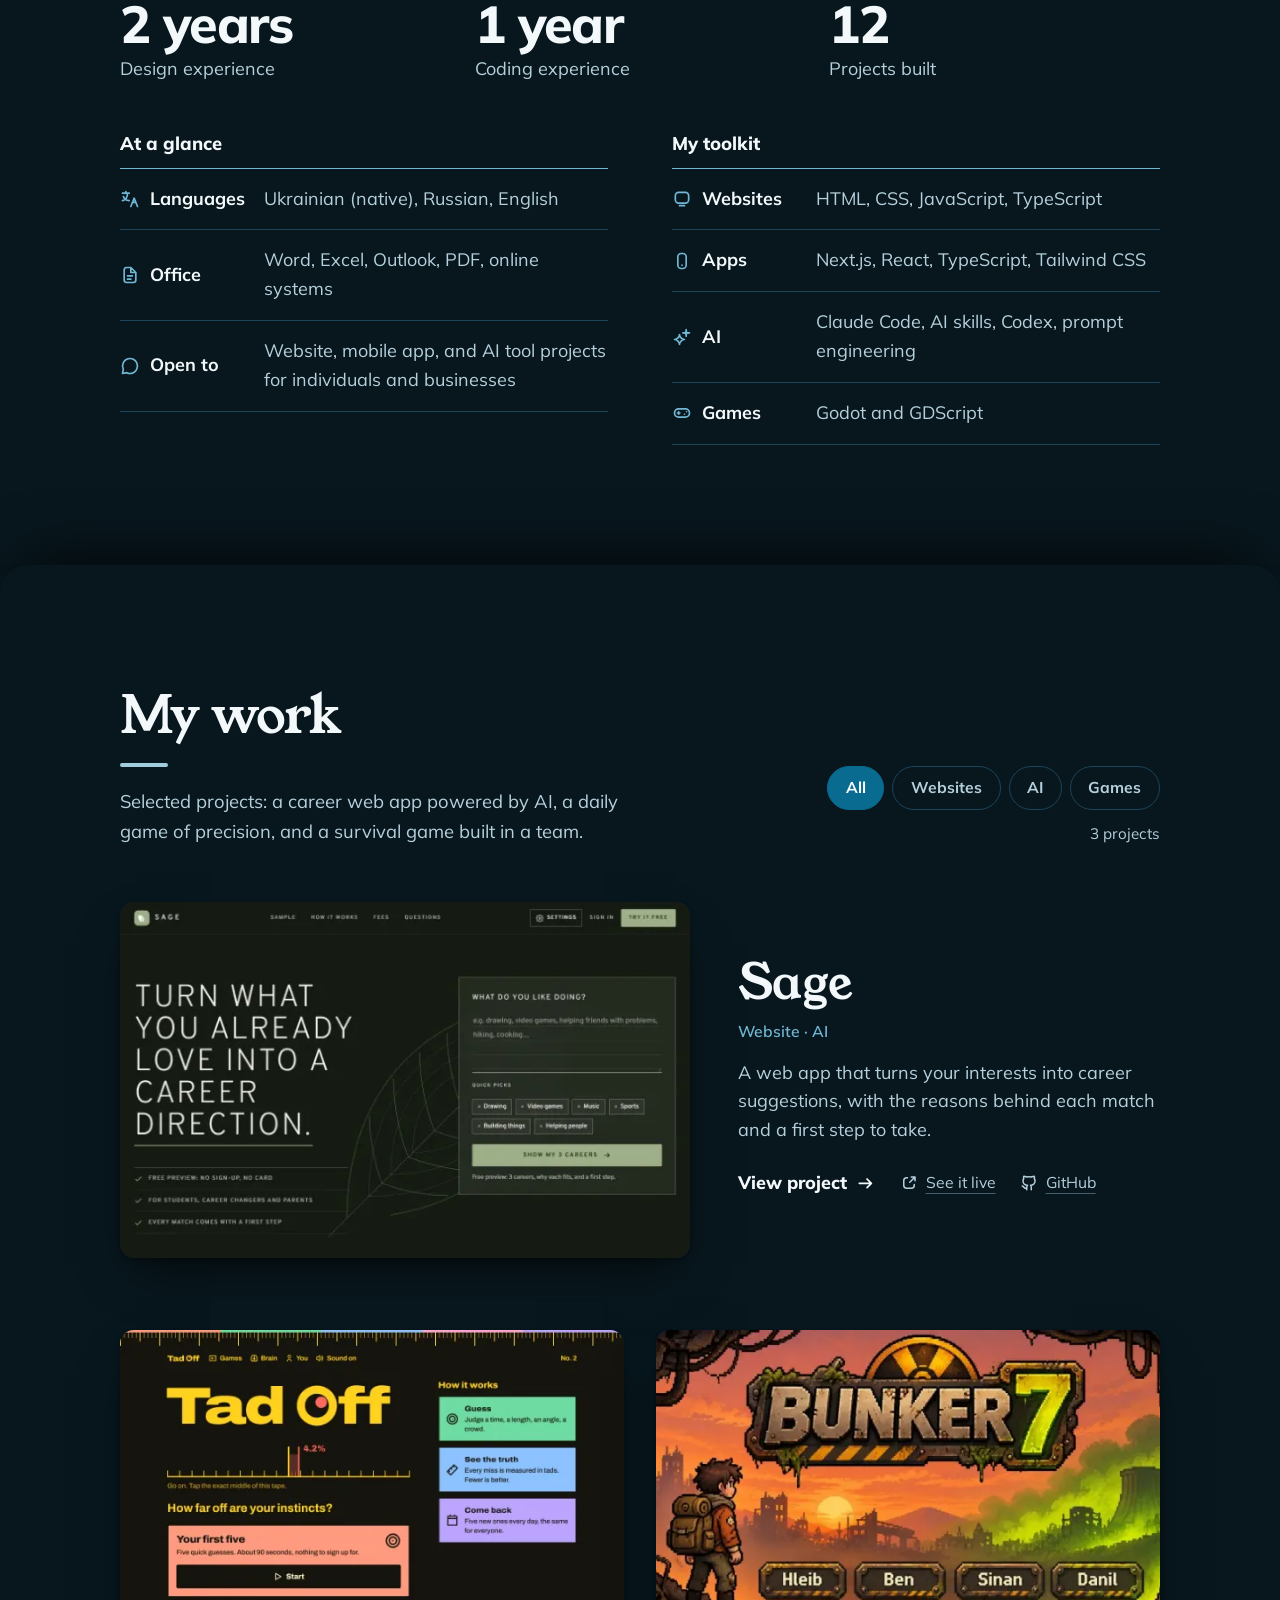
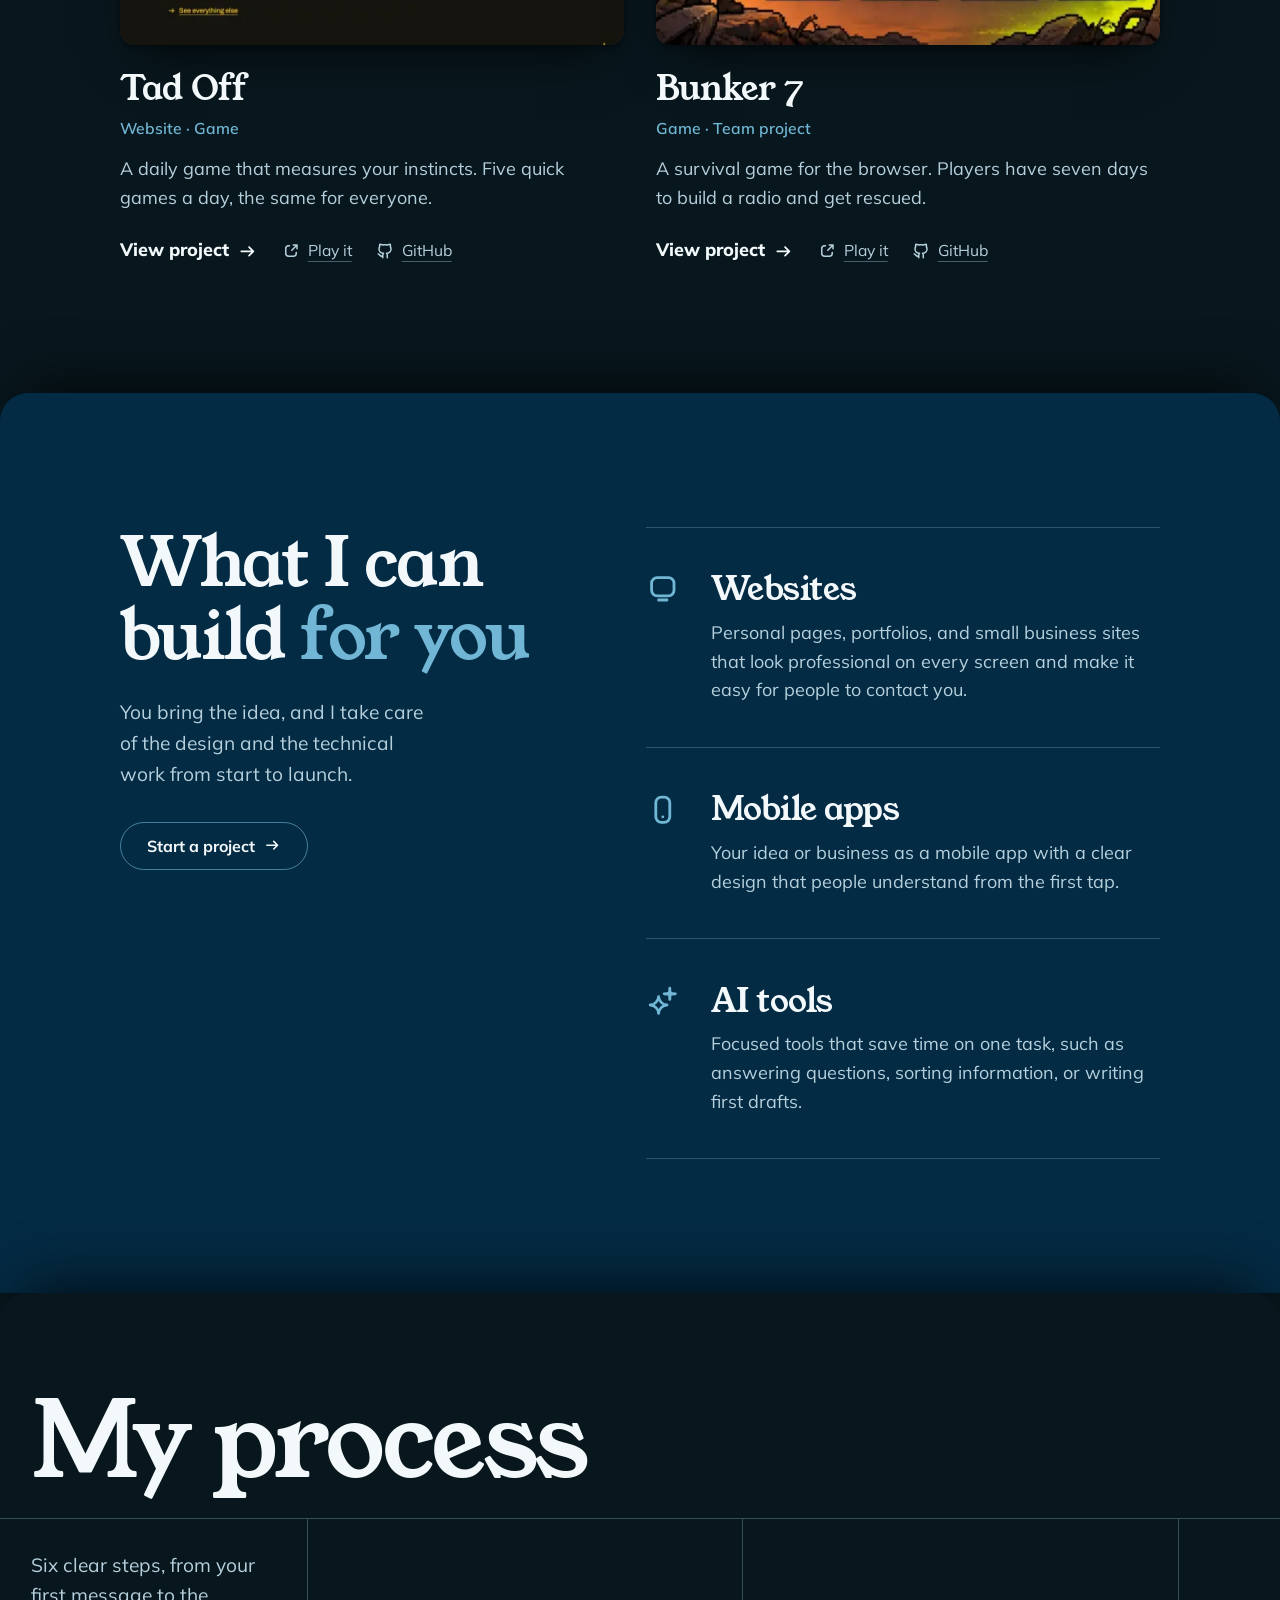
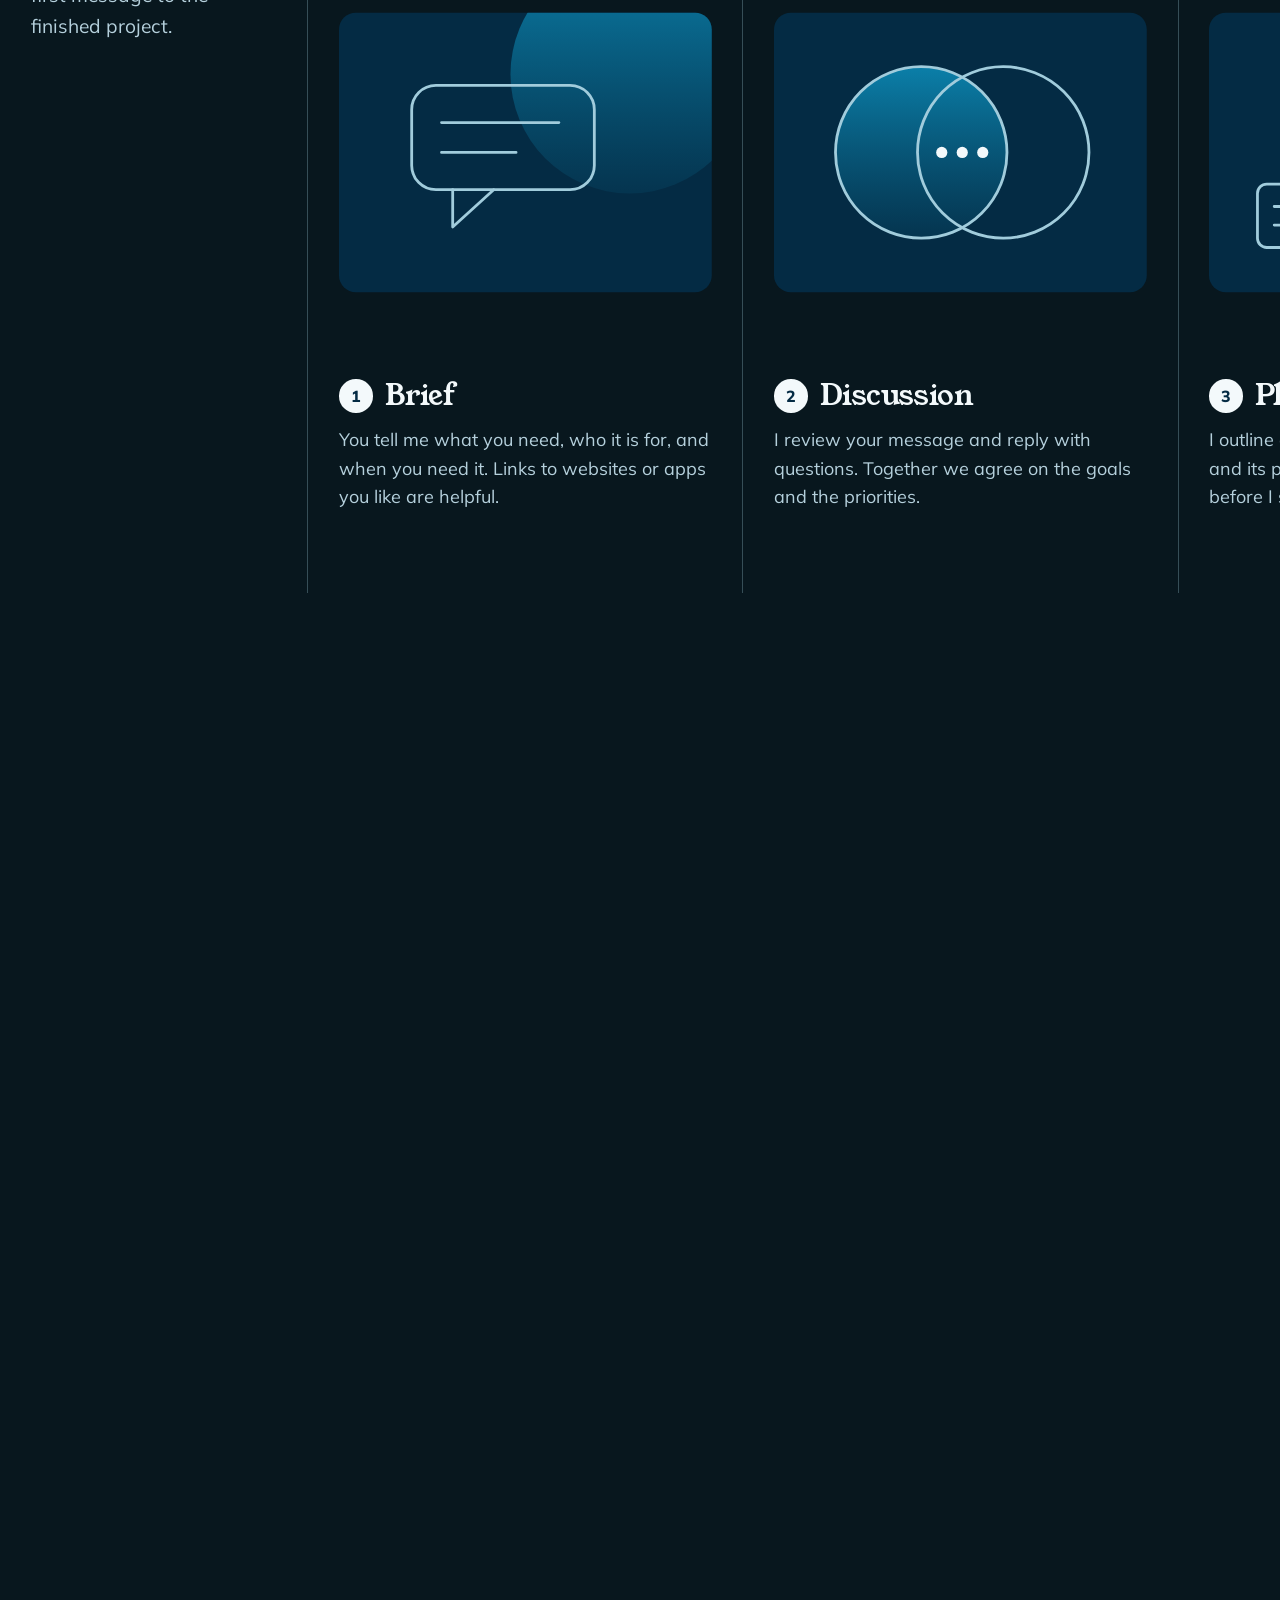
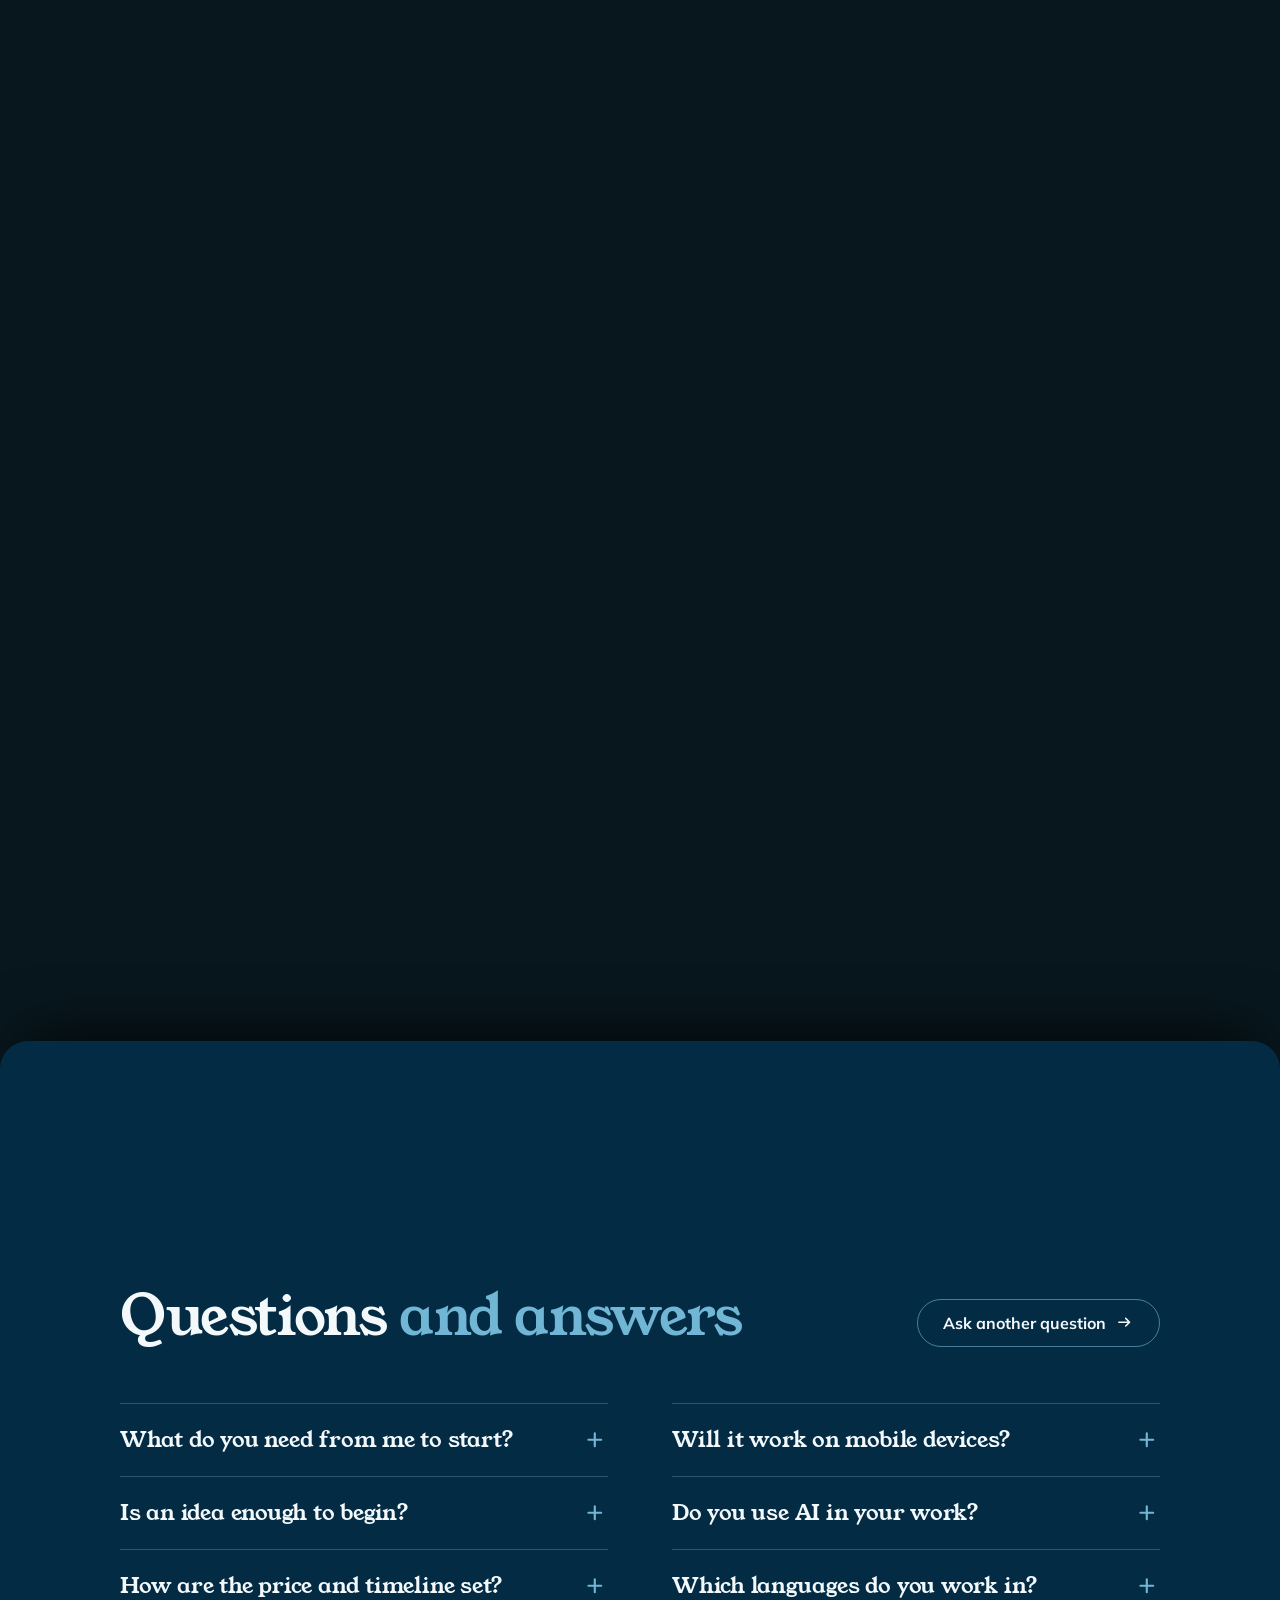
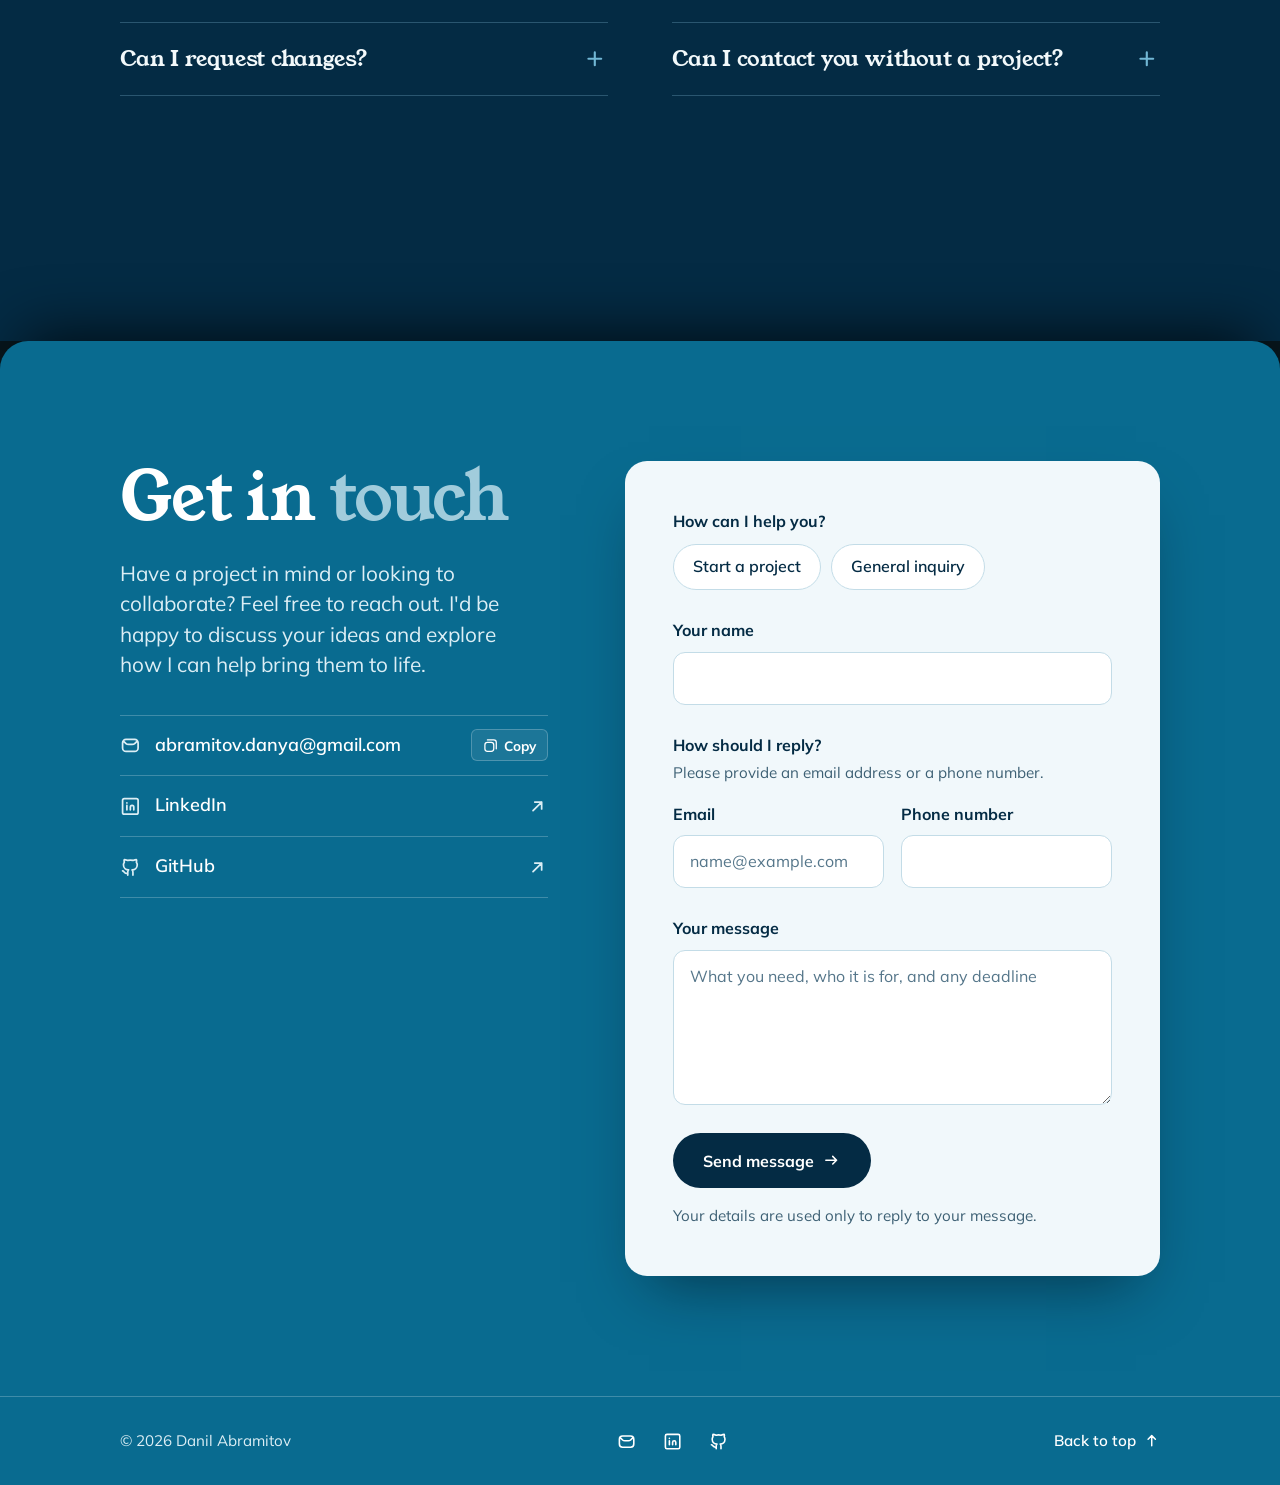
==== commit f2cff117: "My work: add Tad Off Co-Authored-By: Claude Opus 5.5 <noreply@anthropic.com>" ====
--- a/index.html
+++ b/index.html
@@ -292,7 +292,7 @@
         <div class="work-head reveal">
           <div class="section-head">
             <h2 id="work-title" class="section-title">My work</h2>
-            <p class="section-intro">Selected projects, from a career web app powered by AI to a browser game built in a team.</p>
+            <p class="section-intro">Selected projects: a career web app powered by AI, a daily game of precision, and a survival game built in a team.</p>
           </div>
           <div class="work-tools">
             <div class="filters" role="group" aria-label="Show projects by kind">
@@ -301,7 +301,7 @@
               <button type="button" data-filter="ai" aria-pressed="false">AI</button>
               <button type="button" data-filter="game" aria-pressed="false">Games</button>
             </div>
-            <p class="work-count" id="work-count" aria-live="polite">2 projects</p>
+            <p class="work-count" id="work-count" aria-live="polite">3 projects</p>
           </div>
         </div>
 
@@ -324,9 +324,25 @@
             </div>
           </li>
 
-          <li class="project is-wide is-flipped reveal" data-kinds="game">
+          <li class="project reveal" data-kinds="website game">
             <div class="project-pic">
-              <img src="assets/work/bunker7-title-1280.webp" srcset="assets/work/bunker7-title-576.webp 576w, assets/work/bunker7-title-720.webp 720w, assets/work/bunker7-title-1280.webp 1280w" sizes="(min-width: 1200px) 570px, (min-width: 900px) 54vw, 92vw" alt="Bunker 7 title screen: a survivor with a backpack looks over a ruined city at sunset" width="1280" height="800" loading="lazy" decoding="async">
+              <img src="assets/work/tadoff-home-1280.webp" srcset="assets/work/tadoff-home-576.webp 576w, assets/work/tadoff-home-720.webp 720w, assets/work/tadoff-home-1280.webp 1280w" sizes="(min-width: 1200px) 545px, (min-width: 760px) 45vw, 92vw" alt="Tad Off home page: a large yellow logo above a measuring tape, a Start button and three steps that explain the game" width="1280" height="800" loading="lazy" decoding="async">
+            </div>
+            <div class="project-body">
+              <h3 class="project-title"><button type="button" data-case="tad-off" aria-haspopup="dialog">Tad Off</button></h3>
+              <p class="project-tags">Website · Game</p>
+              <p class="project-text">A daily game that measures your instincts. Five quick games a day, the same for everyone.</p>
+              <div class="project-actions">
+                <span class="project-more" aria-hidden="true">View project <svg class="icon"><use href="#i-arrow-right"/></svg></span>
+                <a class="project-link" href="https://tadoff.vercel.app/" target="_blank" rel="noopener"><svg class="icon" aria-hidden="true"><use href="#i-external"/></svg>Play it<span class="visually-hidden">: Tad Off (opens in a new tab)</span></a>
+                <a class="project-link" href="https://github.com/DanilAbram/Tad-Off" target="_blank" rel="noopener"><svg class="icon" aria-hidden="true"><use href="#i-github"/></svg>GitHub<span class="visually-hidden">: Tad Off code (opens in a new tab)</span></a>
+              </div>
+            </div>
+          </li>
+
+          <li class="project reveal" data-delay="80" data-kinds="game">
+            <div class="project-pic">
+              <img src="assets/work/bunker7-title-1280.webp" srcset="assets/work/bunker7-title-576.webp 576w, assets/work/bunker7-title-720.webp 720w, assets/work/bunker7-title-1280.webp 1280w" sizes="(min-width: 1200px) 545px, (min-width: 760px) 45vw, 92vw" alt="Bunker 7 title screen: a survivor with a backpack looks over a ruined city at sunset" width="1280" height="800" loading="lazy" decoding="async">
             </div>
             <div class="project-body">
               <h3 class="project-title"><button type="button" data-case="bunker-7" aria-haspopup="dialog">Bunker 7</button></h3>
@@ -609,7 +625,7 @@
         <button class="case-btn" type="button" data-case-close><svg class="icon icon-back" aria-hidden="true"><use href="#i-arrow-right"/></svg><span>Back<span class="case-wide"> to my work</span></span></button>
         <div class="case-steps">
           <button class="case-btn case-btn-icon" type="button" data-case-step="-1" aria-label="Previous project"><svg class="icon icon-back" aria-hidden="true"><use href="#i-arrow-right"/></svg></button>
-          <p id="case-count" aria-live="polite">1 / 2</p>
+          <p id="case-count" aria-live="polite">1 / 3</p>
           <button class="case-btn case-btn-icon" type="button" data-case-step="1" aria-label="Next project"><svg class="icon" aria-hidden="true"><use href="#i-arrow-right"/></svg></button>
         </div>
       </div>
@@ -656,6 +672,54 @@
         </ul>
         <h3>The result</h3>
         <p>A live web app that anyone can try in the browser, available in five languages.</p>
+        <a class="btn btn-outline case-cta" href="#contact" data-topic="Project">Start a project with me <svg class="icon" aria-hidden="true"><use href="#i-arrow-right"/></svg></a>
+      </div>
+    </article>
+
+    <article class="container case-page" data-case-page="tad-off" aria-labelledby="case-tad-off-title" hidden>
+      <div class="case-media">
+        <img class="case-hero" src="assets/work/tadoff-home-1280.webp" alt="Tad Off home page: a large yellow logo above a measuring tape, a Start button and three steps that explain the game" width="1280" height="800" loading="lazy" decoding="async">
+        <div class="case-thumbs" role="group" aria-label="Pictures of Tad Off">
+          <button type="button" aria-pressed="true" aria-label="Home page" data-src="assets/work/tadoff-home-1280.webp" data-alt="Tad Off home page: a large yellow logo above a measuring tape, a Start button and three steps that explain the game"><img src="assets/work/tadoff-home-720.webp" alt="" width="720" height="450" loading="lazy" decoding="async"></button>
+          <button type="button" aria-pressed="false" aria-label="A daily game" data-src="assets/work/tadoff-play-1280.webp" data-alt="A Tad Off game called Size: make the right circle 1.7 times the area of the left one"><img src="assets/work/tadoff-play-720.webp" alt="" width="720" height="450" loading="lazy" decoding="async"></button>
+          <button type="button" aria-pressed="false" aria-label="Brain games" data-src="assets/work/tadoff-brain-1280.webp" data-alt="Tad Off brain games with a daily workout: Digits, Ink and Reflex"><img src="assets/work/tadoff-brain-720.webp" alt="" width="720" height="450" loading="lazy" decoding="async"></button>
+          <button type="button" aria-pressed="false" aria-label="All games" data-src="assets/work/tadoff-games-1280.webp" data-alt="The Tad Off list of games with the Last Inch and Pass and play modes"><img src="assets/work/tadoff-games-720.webp" alt="" width="720" height="450" loading="lazy" decoding="async"></button>
+        </div>
+      </div>
+      <div class="case-body">
+        <h2 class="case-title" id="case-tad-off-title" tabindex="-1">Tad Off</h2>
+        <p class="project-tags">Website · Game</p>
+        <p class="case-lead">A daily game that measures your instincts. Five quick games a day, the same for everyone.</p>
+        <div class="case-links">
+          <a class="btn btn-primary" href="https://tadoff.vercel.app/" target="_blank" rel="noopener">Play it<span class="visually-hidden"> (opens in a new tab)</span><svg class="icon" aria-hidden="true"><use href="#i-external"/></svg></a>
+          <a class="btn btn-ghost" href="https://github.com/DanilAbram/Tad-Off" target="_blank" rel="noopener"><svg class="icon" aria-hidden="true"><use href="#i-github"/></svg>GitHub<span class="visually-hidden"> (opens in a new tab)</span></a>
+        </div>
+        <dl class="case-facts" aria-label="Project details">
+          <div><dt>Kind</dt><dd>Browser game</dd></div>
+          <div><dt>Built with</dt><dd>TypeScript, Vite, Vitest, Playwright</dd></div>
+          <div><dt>Made by</dt><dd>Danil Abramitov, with an AI coding assistant</dd></div>
+        </dl>
+        <h3>The challenge</h3>
+        <p>Create a game that people understand in seconds, finish in about 90 seconds, and have a reason to come back to the next day.</p>
+        <h3>How it works</h3>
+        <p>Each day brings five quick games. Players judge things such as a time, a length, an angle, or the number of dots in a crowd, and then see exactly how far off they were.</p>
+        <h3>Design choices</h3>
+        <dl class="case-choices">
+          <div><dt>One fair score</dt><dd>Every miss is measured in tads, so results from very different games can be compared.</dd></div>
+          <div><dt>No sign-up</dt><dd>There are no accounts, ads, or analytics. Results stay in the player's browser.</dd></div>
+          <div><dt>A measuring tape look</dt><dd>Tick marks, large numbers, and one strong colour for every error.</dd></div>
+          <div><dt>Open to more players</dt><dd>Light and dark themes, reduced motion support, and an option to skip a game.</dd></div>
+        </dl>
+        <h3>Key features</h3>
+        <ul class="case-list">
+          <li>Twelve instinct games and eight brain games</li>
+          <li>Last Inch, a survival mode on a tape of 100 tads</li>
+          <li>Pass and play for two to six people on one screen</li>
+          <li>Challenge links for playing the same day against a friend</li>
+          <li>Can be installed and played offline</li>
+        </ul>
+        <h3>The result</h3>
+        <p>A live daily game that anyone can play in the browser, without an account.</p>
         <a class="btn btn-outline case-cta" href="#contact" data-topic="Project">Start a project with me <svg class="icon" aria-hidden="true"><use href="#i-arrow-right"/></svg></a>
       </div>
     </article>
@@ -708,7 +772,7 @@
 
     <button class="case-next" type="button" data-case-step="1">
       <span class="container case-next-inner">
-        <span>Next project<strong id="case-next-name">Bunker 7</strong></span>
+        <span>Next project<strong id="case-next-name">Tad Off</strong></span>
         <svg class="icon" aria-hidden="true"><use href="#i-arrow-right"/></svg>
       </span>
     </button>
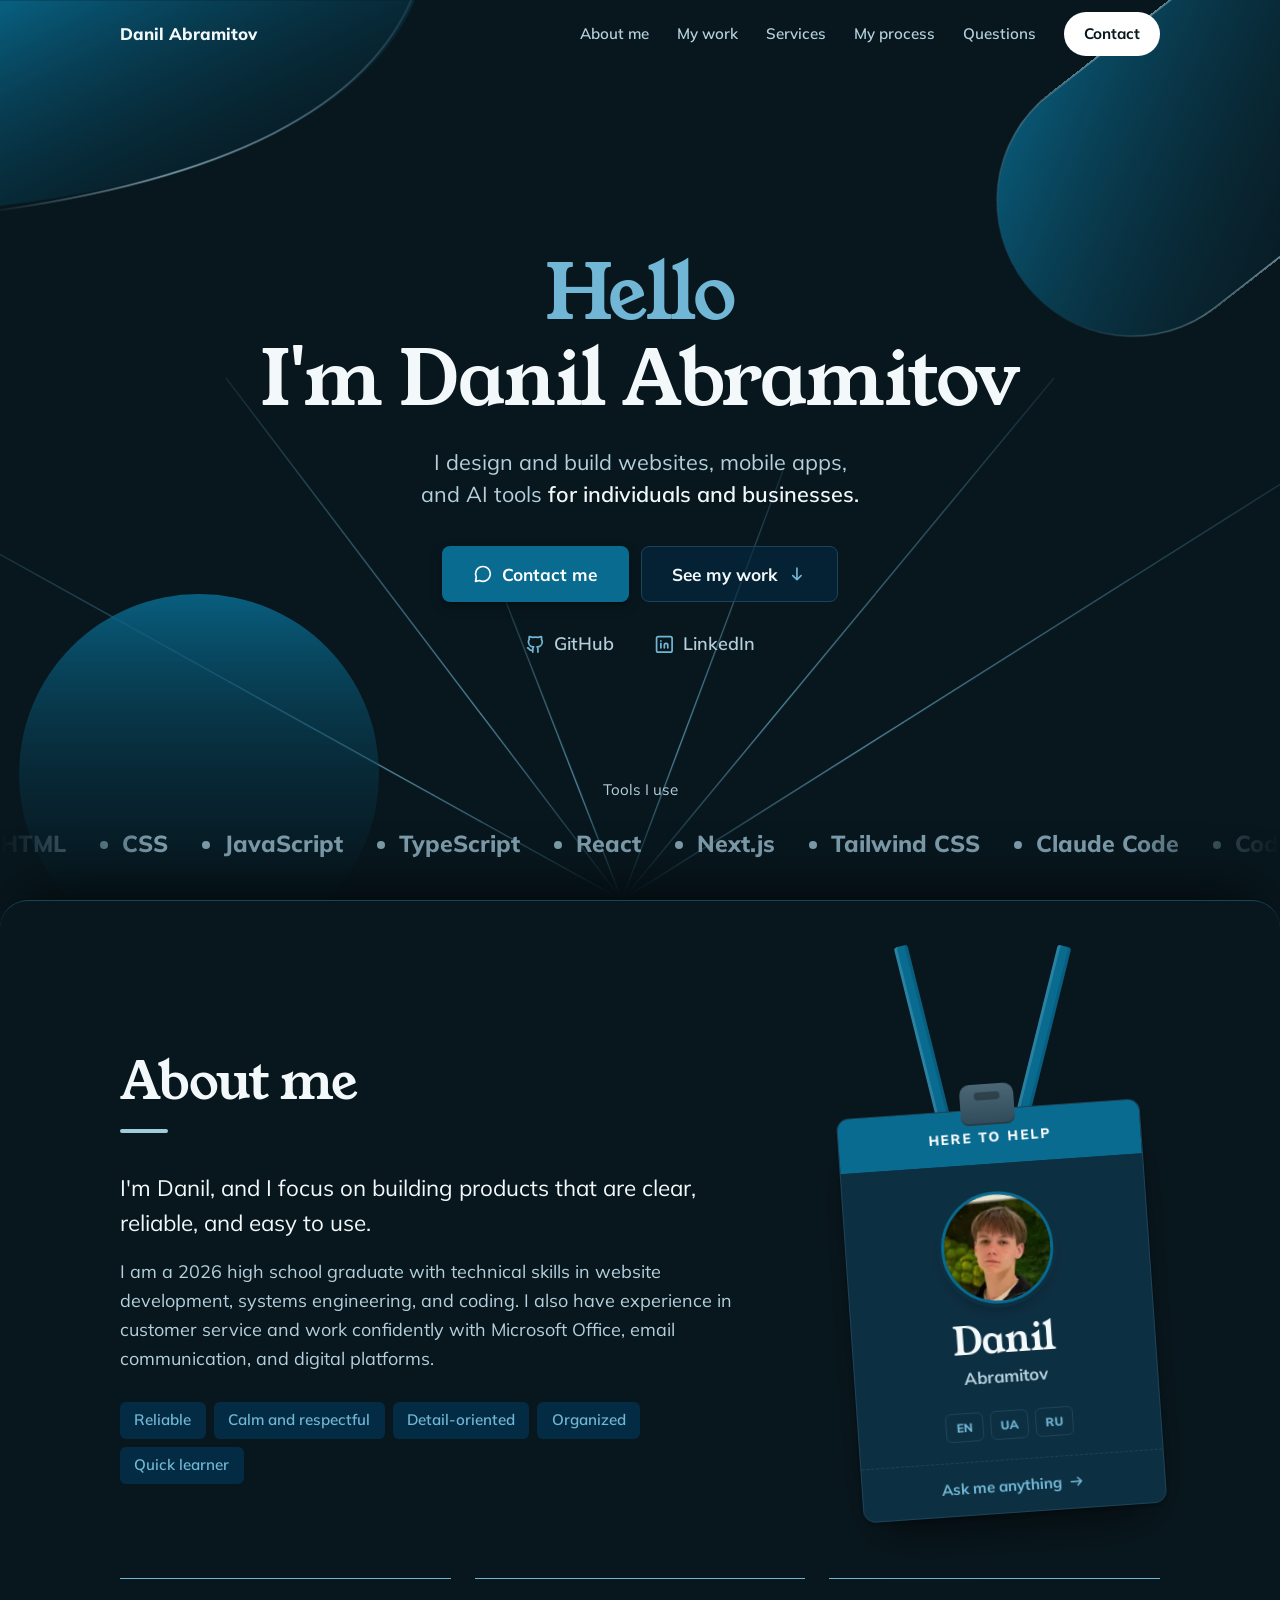
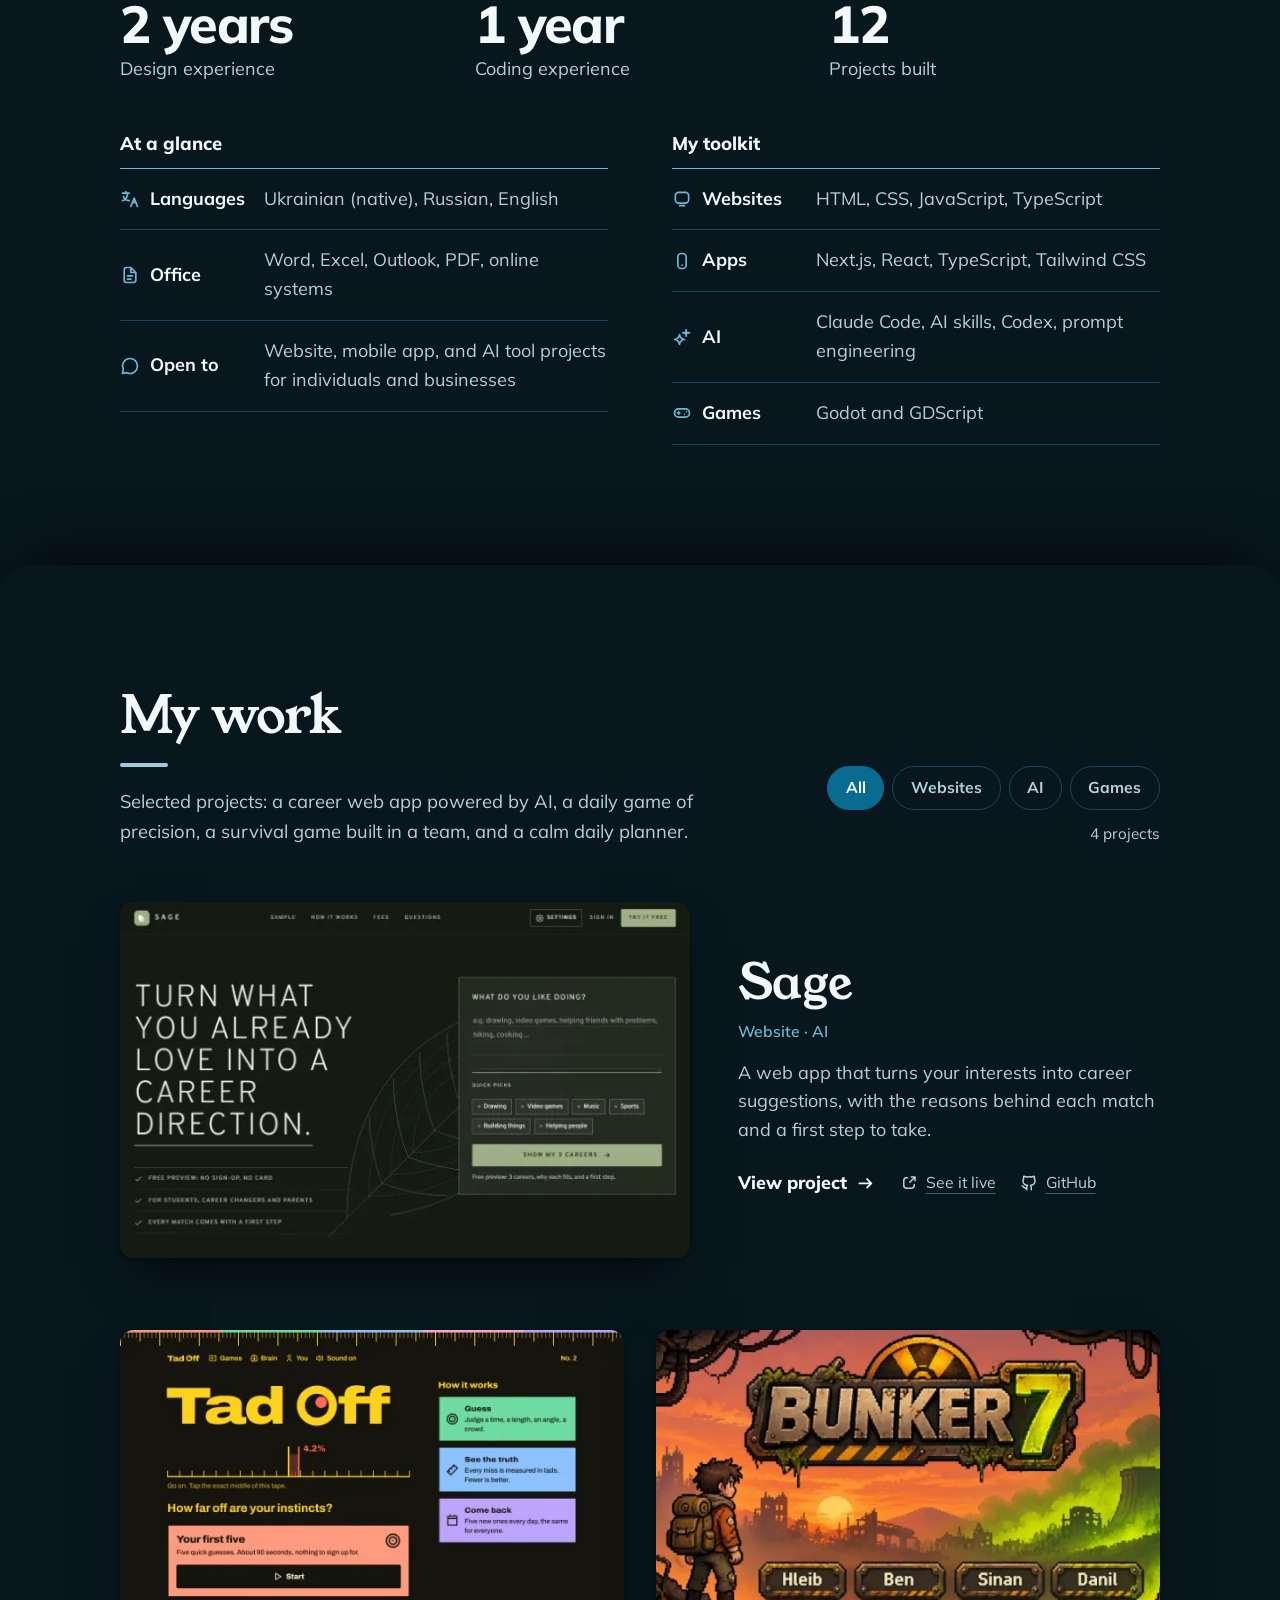
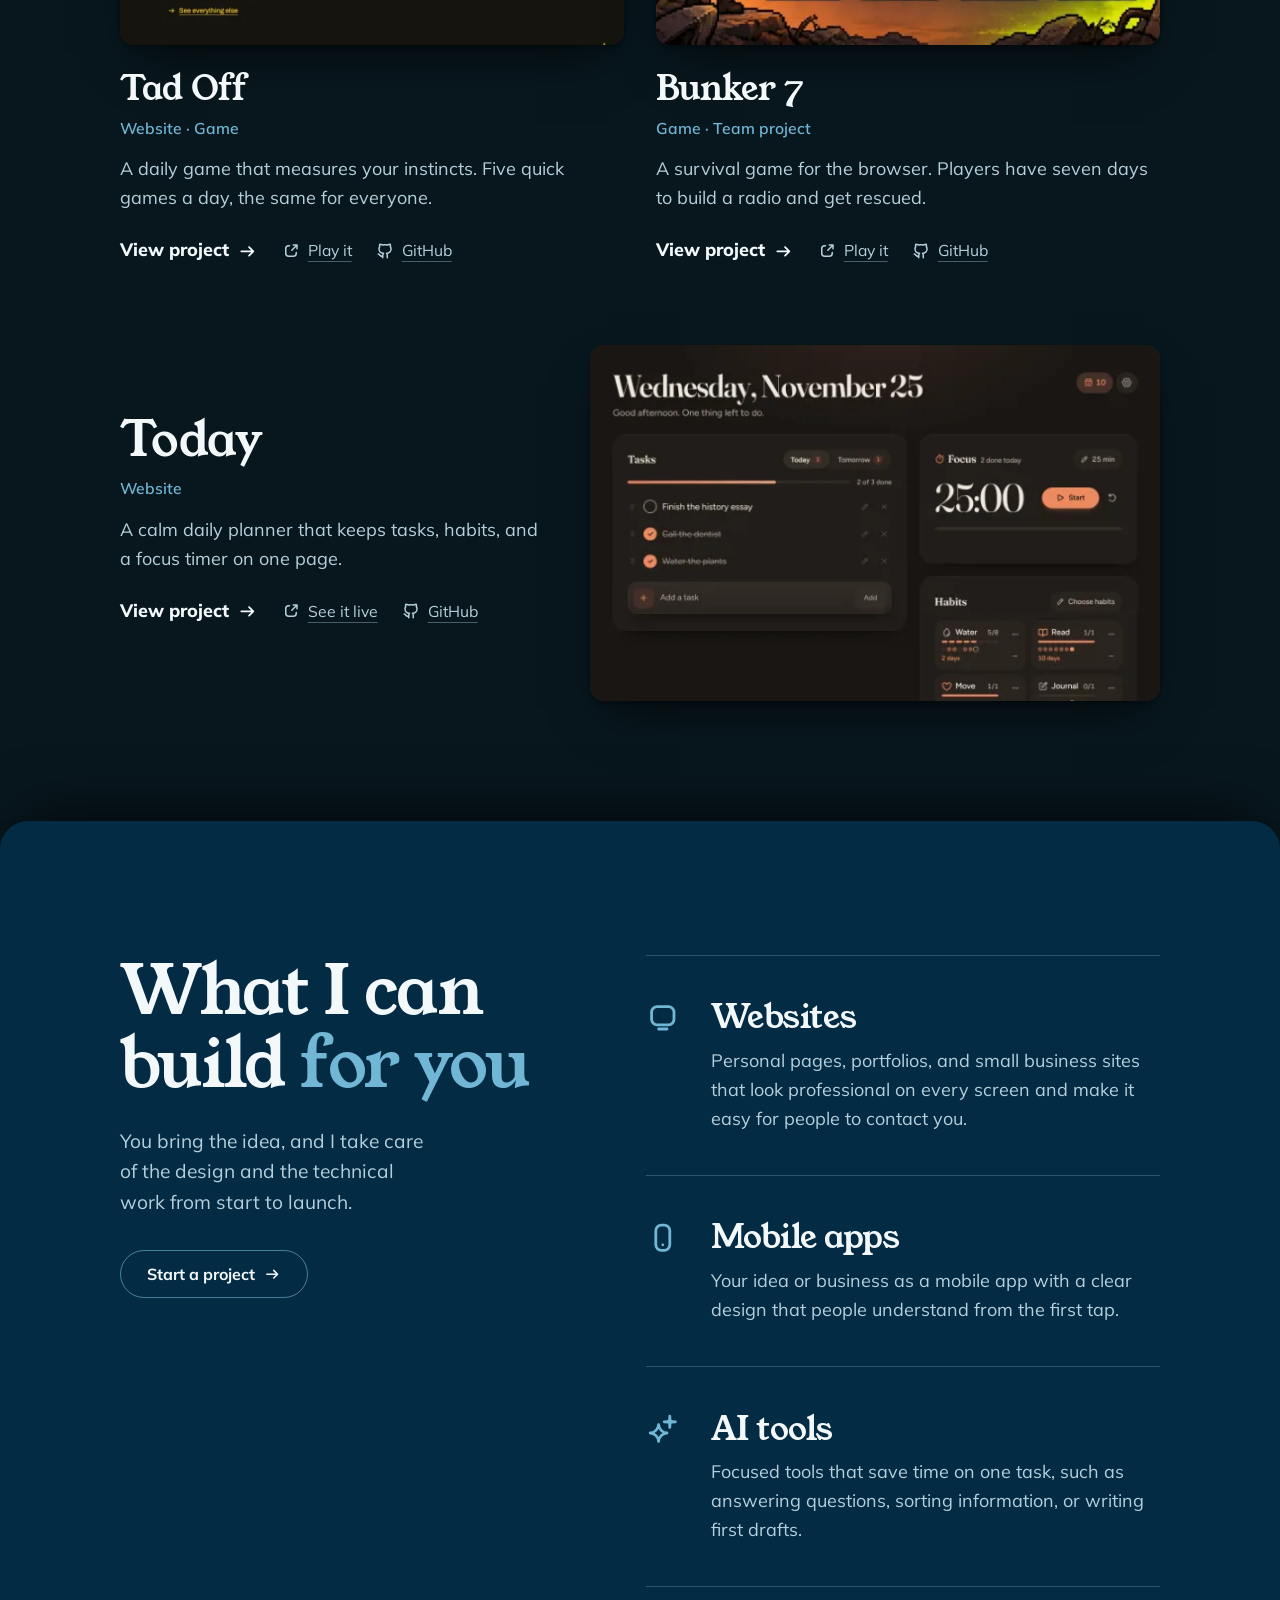
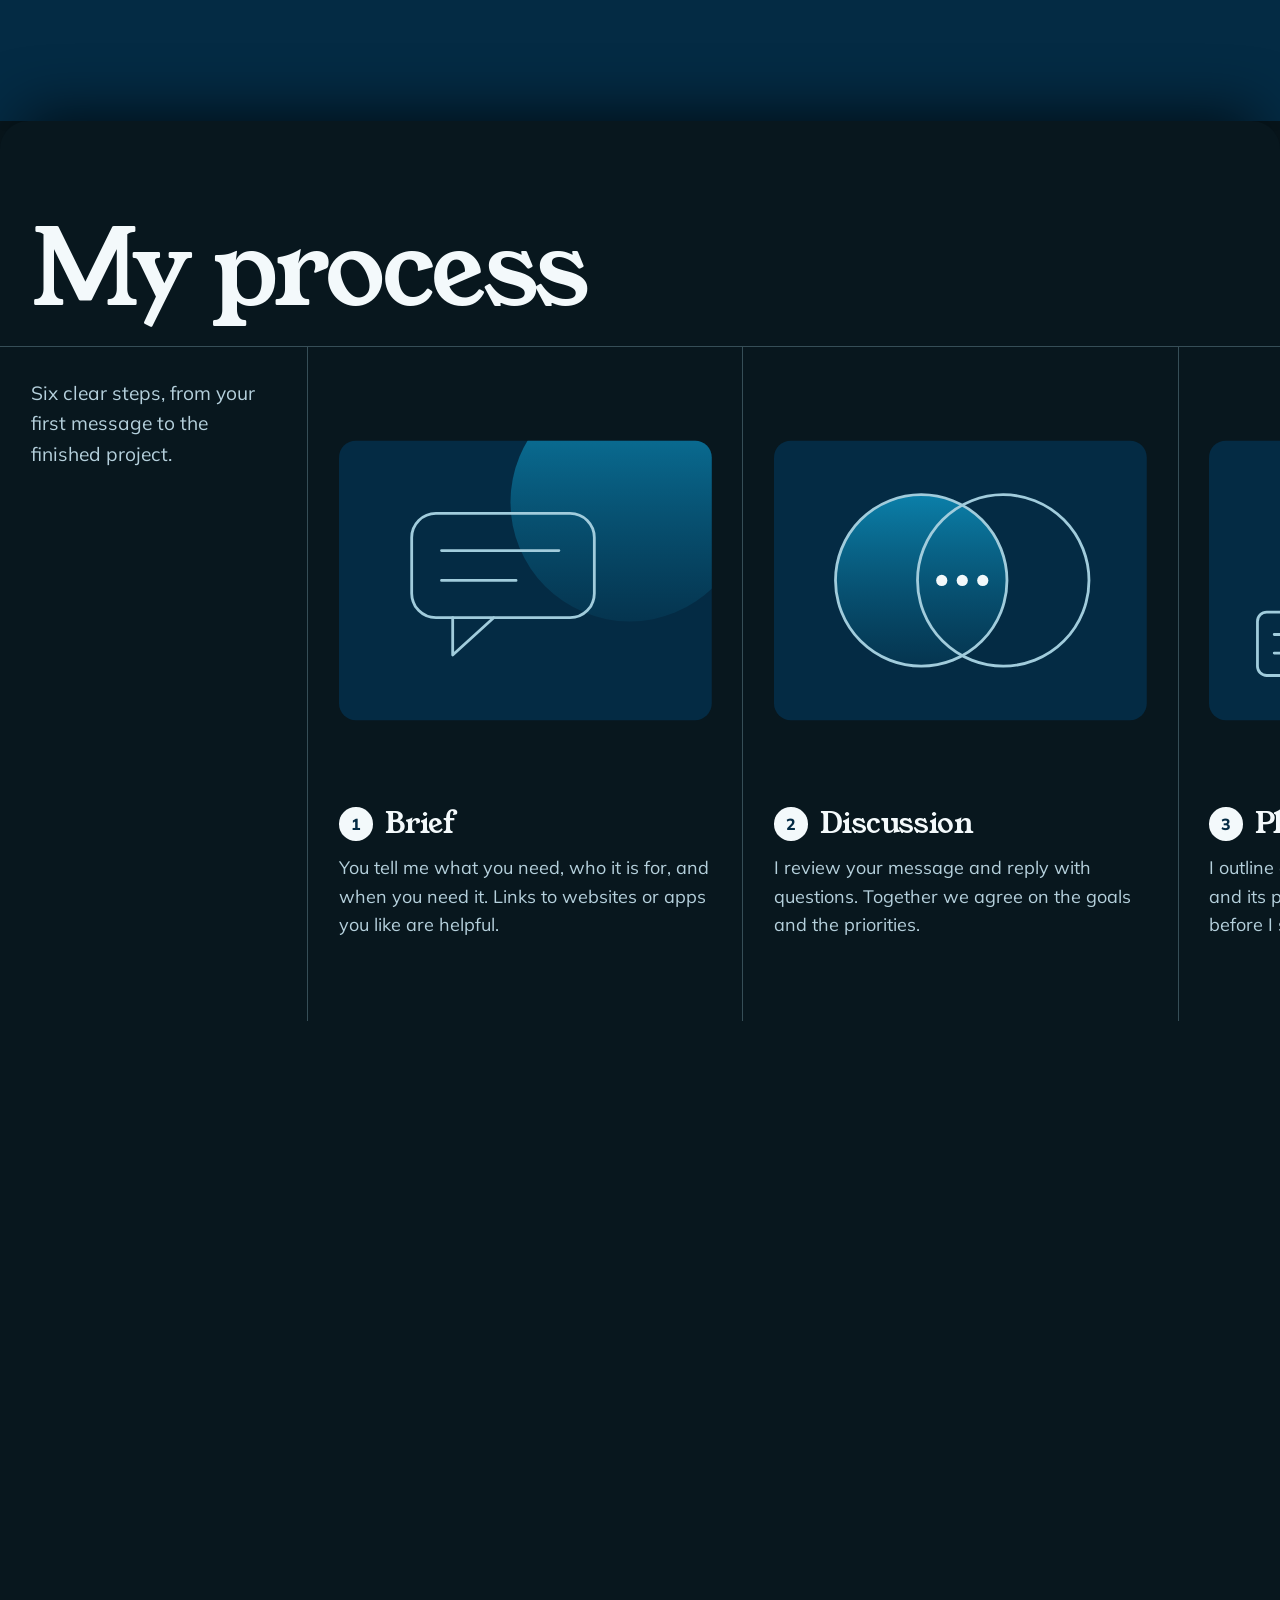
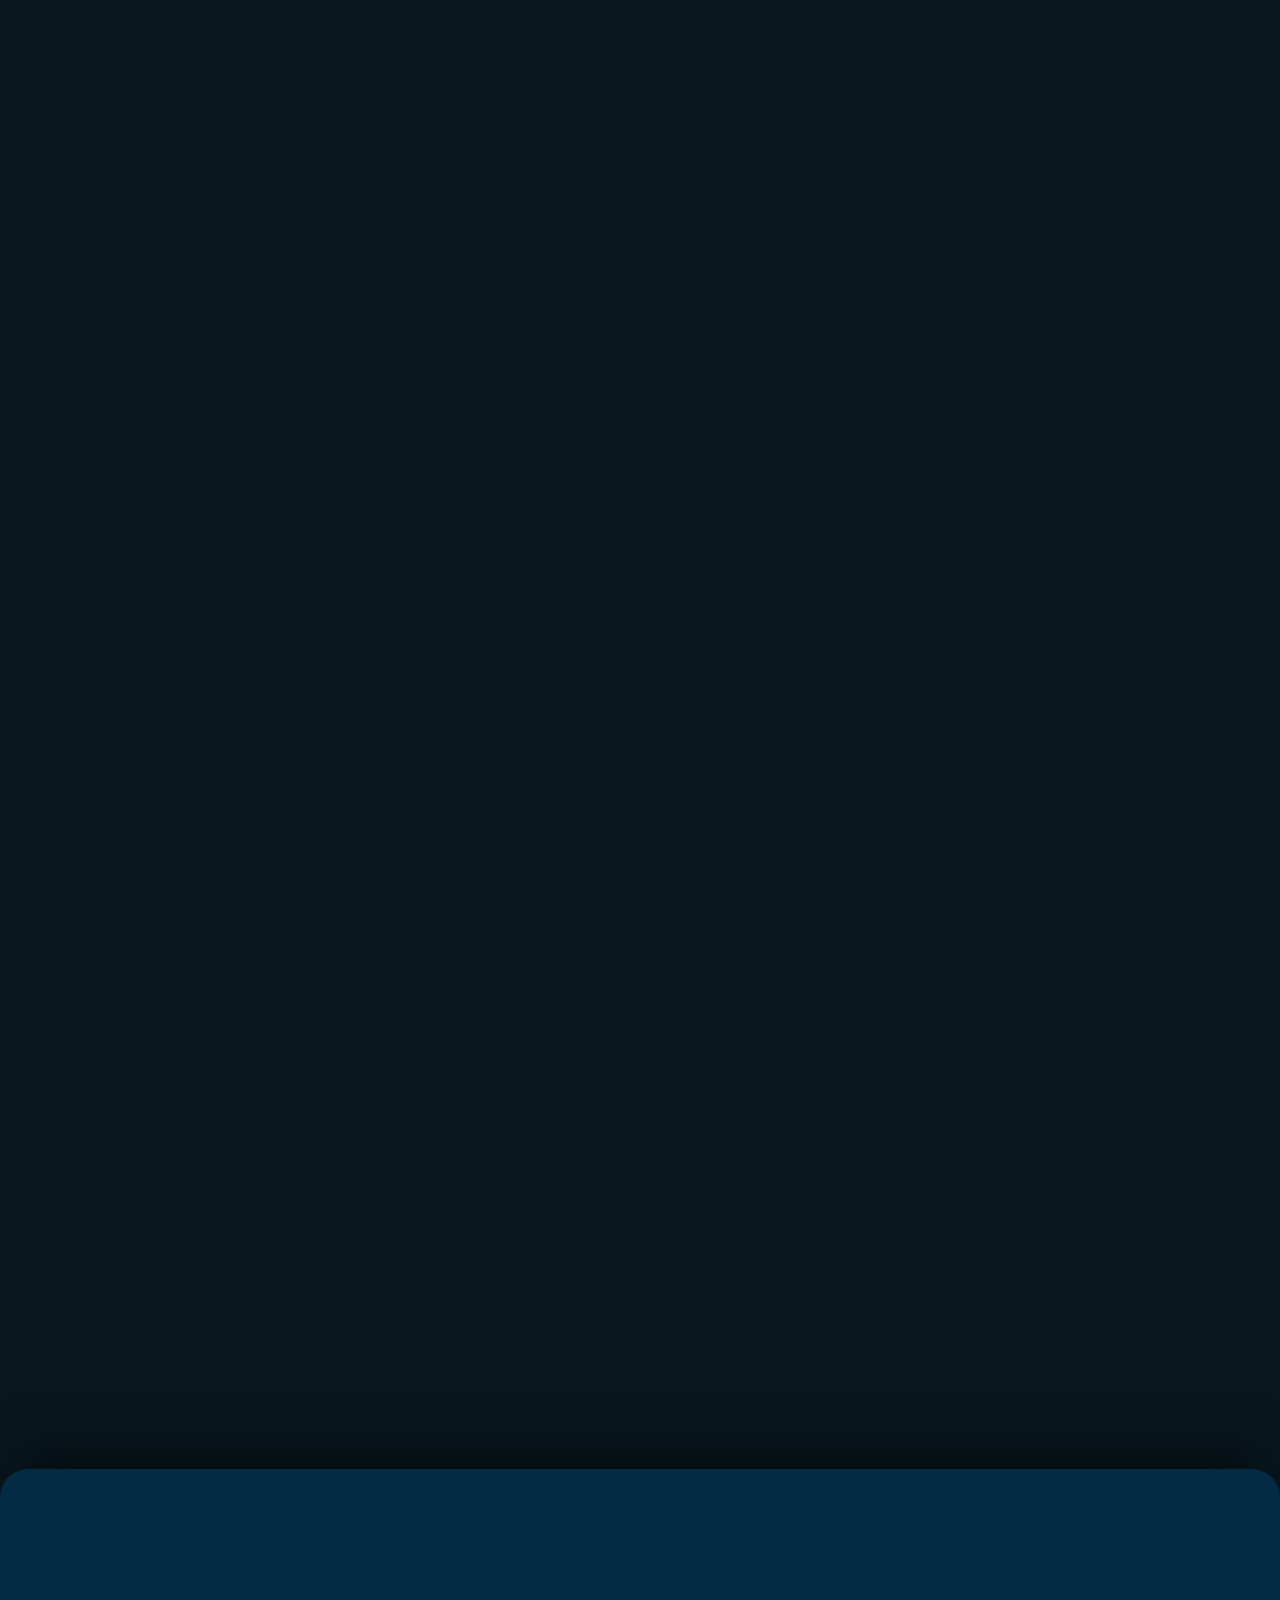
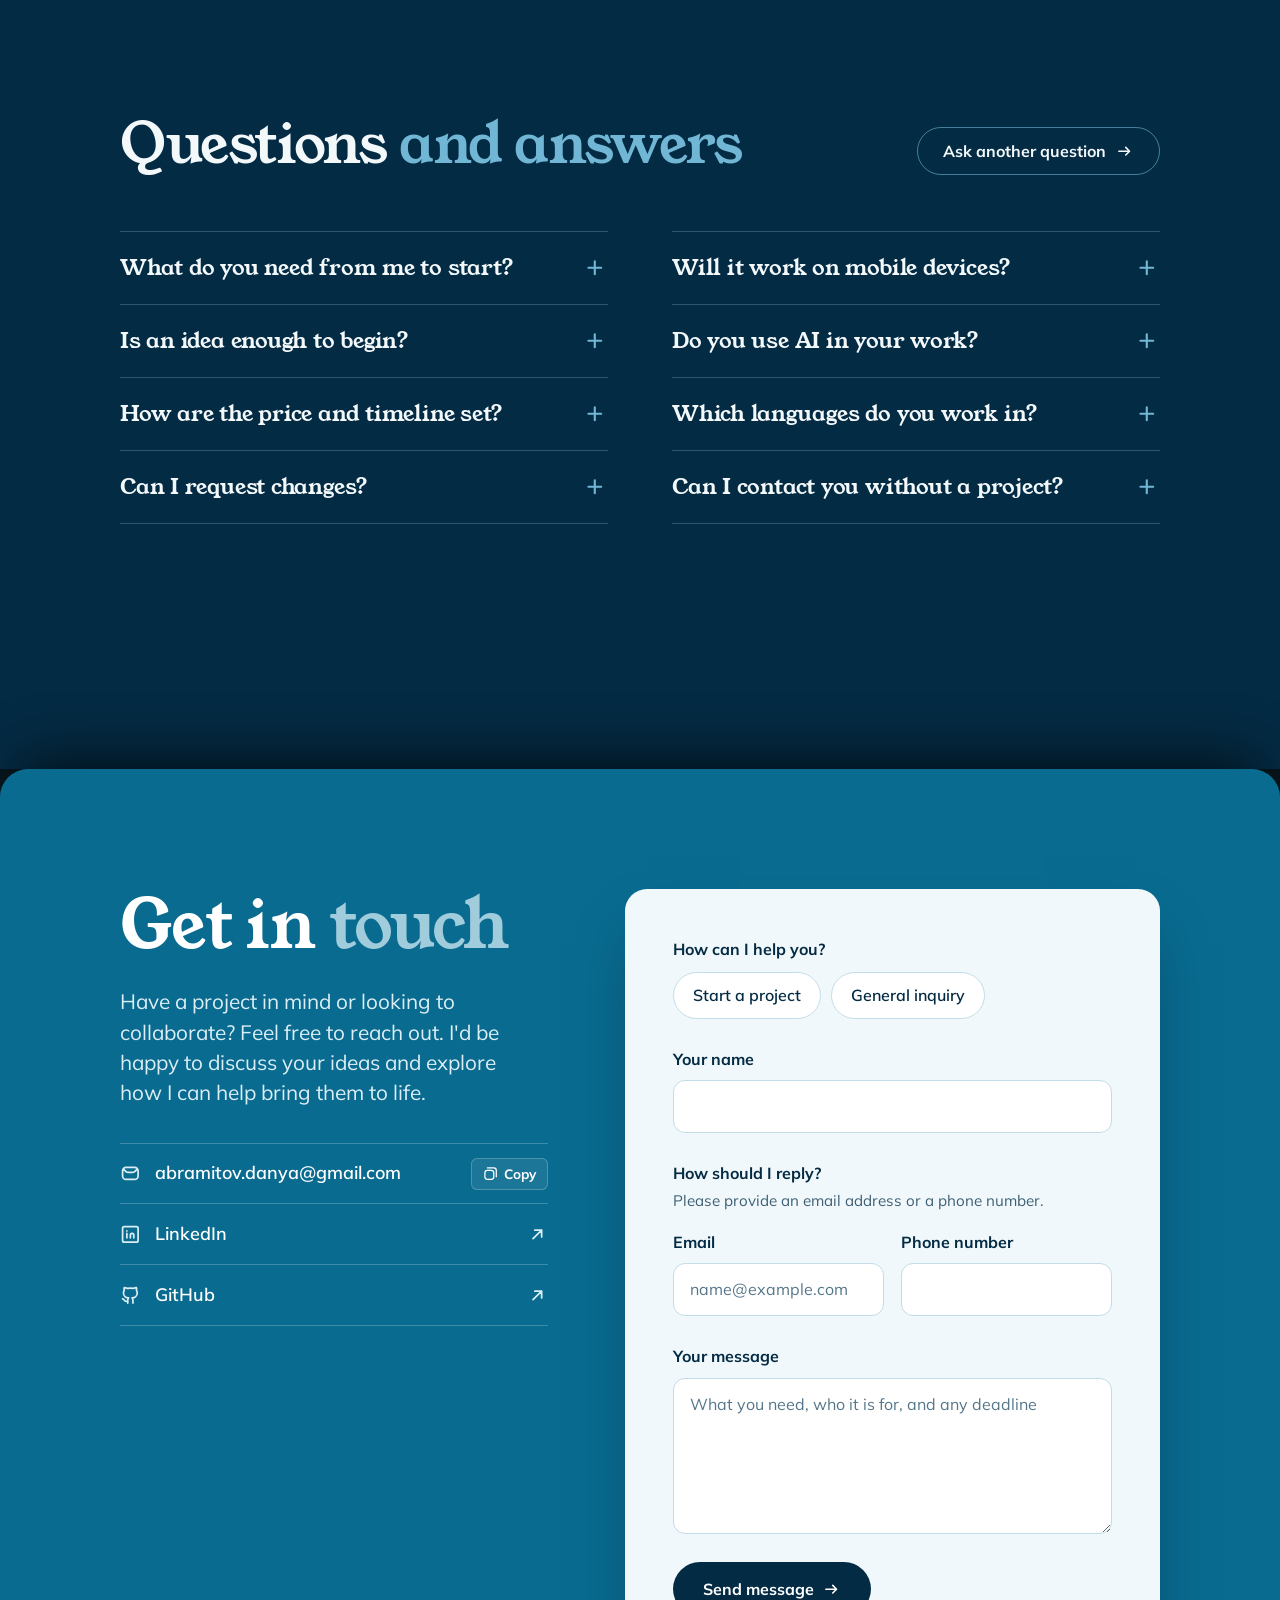
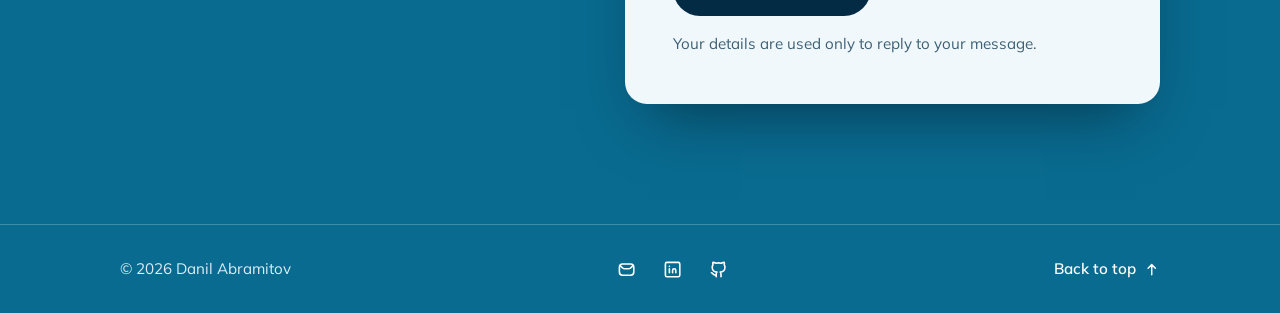
==== commit 16e66ad4: "My work: add Today Co-Authored-By: Claude Opus 5.5 <noreply@anthropic.com>" ====
--- a/index.html
+++ b/index.html
@@ -292,7 +292,7 @@
         <div class="work-head reveal">
           <div class="section-head">
             <h2 id="work-title" class="section-title">My work</h2>
-            <p class="section-intro">Selected projects: a career web app powered by AI, a daily game of precision, and a survival game built in a team.</p>
+            <p class="section-intro">Selected projects: a career web app powered by AI, a daily game of precision, a survival game built in a team, and a calm daily planner.</p>
           </div>
           <div class="work-tools">
             <div class="filters" role="group" aria-label="Show projects by kind">
@@ -301,7 +301,7 @@
               <button type="button" data-filter="ai" aria-pressed="false">AI</button>
               <button type="button" data-filter="game" aria-pressed="false">Games</button>
             </div>
-            <p class="work-count" id="work-count" aria-live="polite">3 projects</p>
+            <p class="work-count" id="work-count" aria-live="polite">4 projects</p>
           </div>
         </div>
 
@@ -352,6 +352,22 @@
                 <span class="project-more" aria-hidden="true">View project <svg class="icon"><use href="#i-arrow-right"/></svg></span>
                 <a class="project-link" href="https://hliebmar.itch.io/bunker-7" target="_blank" rel="noopener"><svg class="icon" aria-hidden="true"><use href="#i-external"/></svg>Play it<span class="visually-hidden">: Bunker 7 (opens in a new tab)</span></a>
                 <a class="project-link" href="https://github.com/DanilAbram/GameJam" target="_blank" rel="noopener"><svg class="icon" aria-hidden="true"><use href="#i-github"/></svg>GitHub<span class="visually-hidden">: Bunker 7 code (opens in a new tab)</span></a>
+              </div>
+            </div>
+          </li>
+
+          <li class="project is-wide is-flipped reveal" data-kinds="website">
+            <div class="project-pic">
+              <img src="assets/work/today-home-1280.webp" srcset="assets/work/today-home-576.webp 576w, assets/work/today-home-720.webp 720w, assets/work/today-home-1280.webp 1280w" sizes="(min-width: 1200px) 570px, (min-width: 900px) 54vw, 92vw" alt="Today planner: the date in large letters above a list of three tasks, a 25-minute focus timer, and habit cards" width="1280" height="800" loading="lazy" decoding="async">
+            </div>
+            <div class="project-body">
+              <h3 class="project-title"><button type="button" data-case="today" aria-haspopup="dialog">Today</button></h3>
+              <p class="project-tags">Website</p>
+              <p class="project-text">A calm daily planner that keeps tasks, habits, and a focus timer on one page.</p>
+              <div class="project-actions">
+                <span class="project-more" aria-hidden="true">View project <svg class="icon"><use href="#i-arrow-right"/></svg></span>
+                <a class="project-link" href="https://today-two-gules.vercel.app/" target="_blank" rel="noopener"><svg class="icon" aria-hidden="true"><use href="#i-external"/></svg>See it live<span class="visually-hidden">: Today (opens in a new tab)</span></a>
+                <a class="project-link" href="https://github.com/DanilAbram/Today" target="_blank" rel="noopener"><svg class="icon" aria-hidden="true"><use href="#i-github"/></svg>GitHub<span class="visually-hidden">: Today code (opens in a new tab)</span></a>
               </div>
             </div>
           </li>
@@ -625,7 +641,7 @@
         <button class="case-btn" type="button" data-case-close><svg class="icon icon-back" aria-hidden="true"><use href="#i-arrow-right"/></svg><span>Back<span class="case-wide"> to my work</span></span></button>
         <div class="case-steps">
           <button class="case-btn case-btn-icon" type="button" data-case-step="-1" aria-label="Previous project"><svg class="icon icon-back" aria-hidden="true"><use href="#i-arrow-right"/></svg></button>
-          <p id="case-count" aria-live="polite">1 / 3</p>
+          <p id="case-count" aria-live="polite">1 / 4</p>
           <button class="case-btn case-btn-icon" type="button" data-case-step="1" aria-label="Next project"><svg class="icon" aria-hidden="true"><use href="#i-arrow-right"/></svg></button>
         </div>
       </div>
@@ -770,6 +786,54 @@
       </div>
     </article>
 
+    <article class="container case-page" data-case-page="today" aria-labelledby="case-today-title" hidden>
+      <div class="case-media">
+        <img class="case-hero" src="assets/work/today-home-1280.webp" alt="Today planner: the date in large letters above a list of three tasks, a 25-minute focus timer, and habit cards" width="1280" height="800" loading="lazy" decoding="async">
+        <div class="case-thumbs" role="group" aria-label="Pictures of Today">
+          <button type="button" aria-pressed="true" aria-label="Planner" data-src="assets/work/today-home-1280.webp" data-alt="Today planner: the date in large letters above a list of three tasks, a 25-minute focus timer, and habit cards"><img src="assets/work/today-home-720.webp" alt="" width="720" height="450" loading="lazy" decoding="async"></button>
+          <button type="button" aria-pressed="false" aria-label="Focus timer and habits" data-src="assets/work/today-focus-1280.webp" data-alt="Today with the focus timer running at 24:57 and four habit cards: Water, Read, Move, and Journal"><img src="assets/work/today-focus-720.webp" alt="" width="720" height="450" loading="lazy" decoding="async"></button>
+          <button type="button" aria-pressed="false" aria-label="Calendar" data-src="assets/work/today-calendar-1280.webp" data-alt="The Today calendar with sample data: a 10-day streak, a weekly review, and the month of November"><img src="assets/work/today-calendar-720.webp" alt="" width="720" height="450" loading="lazy" decoding="async"></button>
+          <button type="button" aria-pressed="false" aria-label="Settings" data-src="assets/work/today-settings-1280.webp" data-alt="Today settings: text size, high contrast, less motion, timer sound, language, reminder, and backup"><img src="assets/work/today-settings-720.webp" alt="" width="720" height="450" loading="lazy" decoding="async"></button>
+        </div>
+      </div>
+      <div class="case-body">
+        <h2 class="case-title" id="case-today-title" tabindex="-1">Today</h2>
+        <p class="project-tags">Website</p>
+        <p class="case-lead">A calm daily planner that keeps tasks, habits, and a focus timer on one page.</p>
+        <div class="case-links">
+          <a class="btn btn-primary" href="https://today-two-gules.vercel.app/" target="_blank" rel="noopener">See it live<span class="visually-hidden"> (opens in a new tab)</span><svg class="icon" aria-hidden="true"><use href="#i-external"/></svg></a>
+          <a class="btn btn-ghost" href="https://github.com/DanilAbram/Today" target="_blank" rel="noopener"><svg class="icon" aria-hidden="true"><use href="#i-github"/></svg>GitHub<span class="visually-hidden"> (opens in a new tab)</span></a>
+        </div>
+        <dl class="case-facts" aria-label="Project details">
+          <div><dt>Kind</dt><dd>Daily planner website</dd></div>
+          <div><dt>Built with</dt><dd>HTML, CSS, JavaScript</dd></div>
+          <div><dt>Made by</dt><dd>Danil Abramitov, with an AI coding assistant</dd></div>
+        </dl>
+        <h3>The challenge</h3>
+        <p>Create a planner for a single day that is fast, calm, and leaves nothing to learn, without turning it into a productivity dashboard.</p>
+        <h3>How it works</h3>
+        <p>Users write one to three tasks, tap their habits as they go, and start a focus timer. Finishing something each day grows a streak, which the calendar shows together with a weekly review.</p>
+        <h3>Design choices</h3>
+        <dl class="case-choices">
+          <div><dt>One page for one day</dt><dd>Tasks, focus, and habits stay together, with a separate tab for tomorrow.</dd></div>
+          <div><dt>Forgiving streaks</dt><dd>Rest days and skipped days keep a streak safe, and habit strength allows for the occasional missed day.</dd></div>
+          <div><dt>Private by default</dt><dd>All data stays in the user's browser, with a backup file to save or restore it.</dd></div>
+          <div><dt>Comfortable to read</dt><dd>Adjustable text size, high contrast, and a less motion setting.</dd></div>
+        </dl>
+        <h3>Key features</h3>
+        <ul class="case-list">
+          <li>Tasks with drag to reorder and carry-over of unfinished ones</li>
+          <li>Up to eight habits with chosen weekdays, streaks, and a strength score</li>
+          <li>Focus timer from 1 to 180 minutes</li>
+          <li>Available in English, Russian, Spanish, French, German, Portuguese, and Ukrainian</li>
+          <li>Can be installed as an app and used offline</li>
+        </ul>
+        <h3>The result</h3>
+        <p>A live planner that anyone can use in the browser, available in seven languages.</p>
+        <a class="btn btn-outline case-cta" href="#contact" data-topic="Project">Start a project with me <svg class="icon" aria-hidden="true"><use href="#i-arrow-right"/></svg></a>
+      </div>
+    </article>
+
     <button class="case-next" type="button" data-case-step="1">
       <span class="container case-next-inner">
         <span>Next project<strong id="case-next-name">Tad Off</strong></span>
